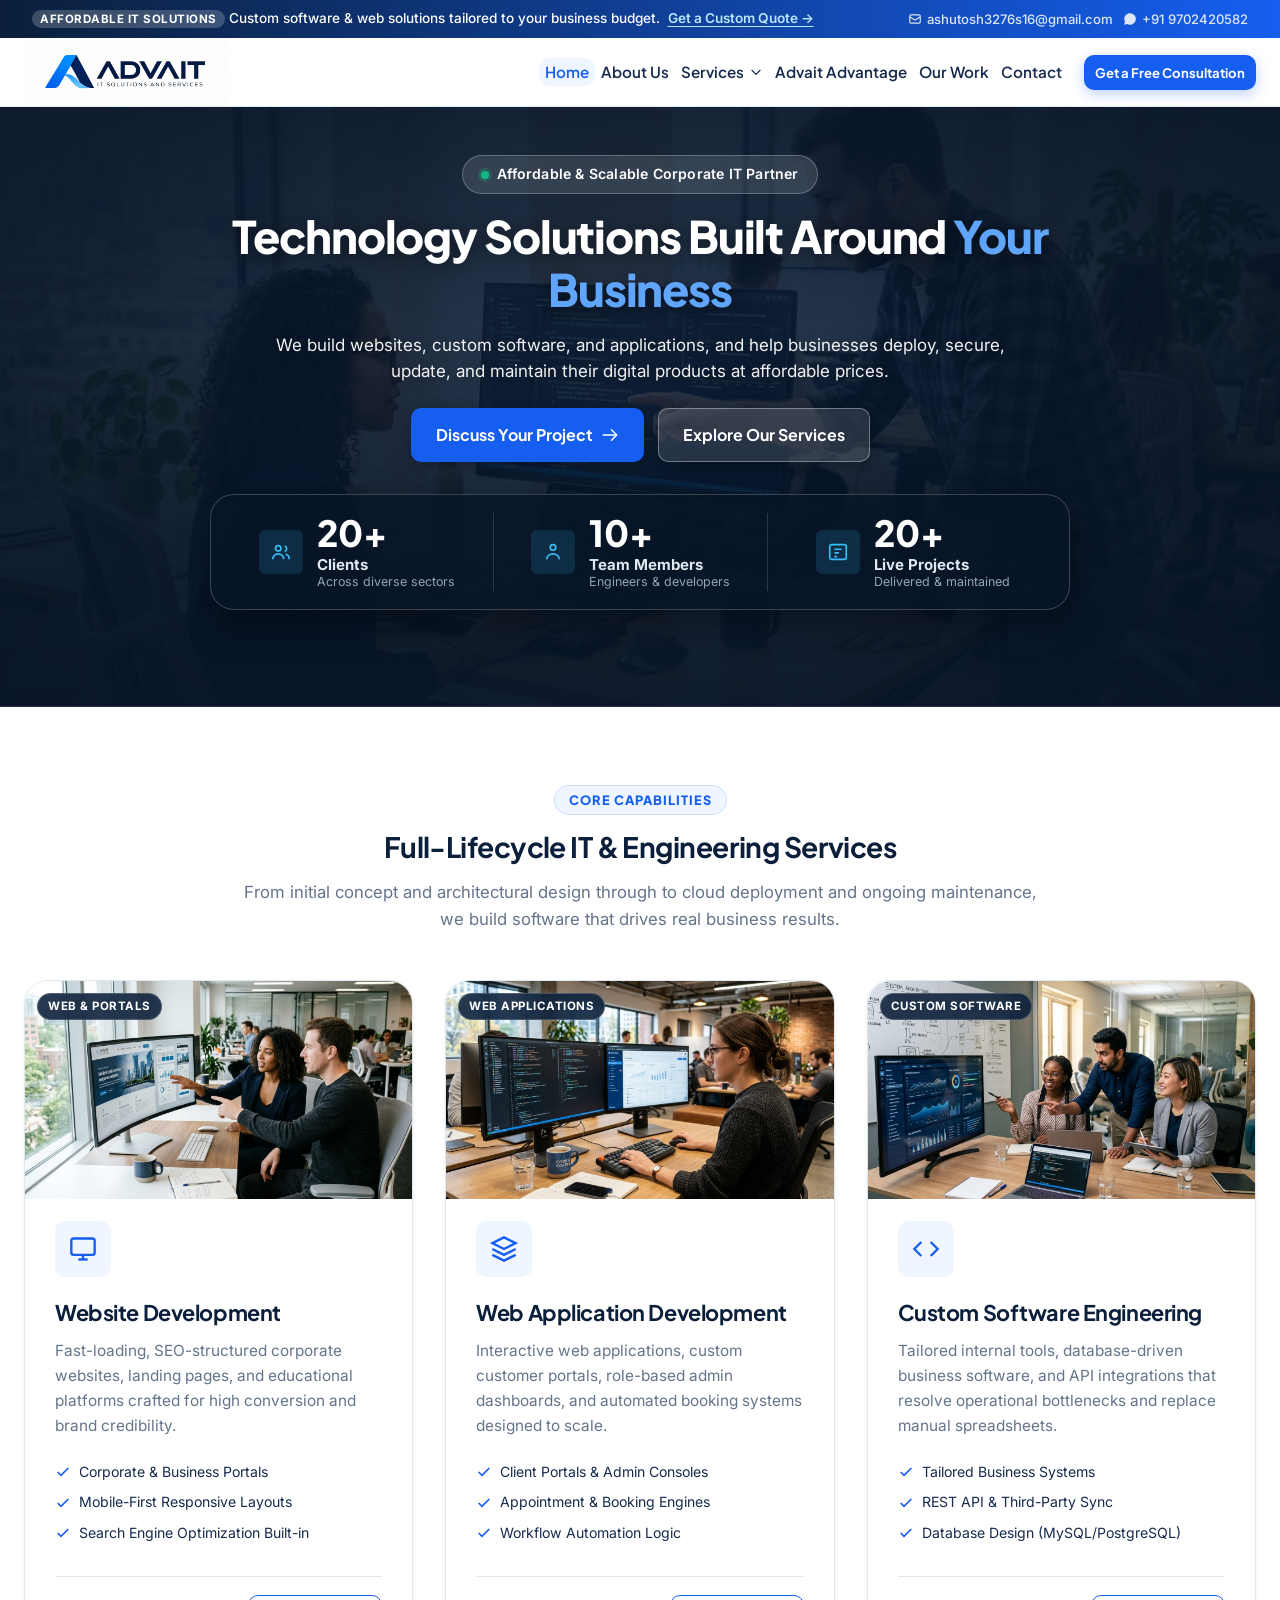
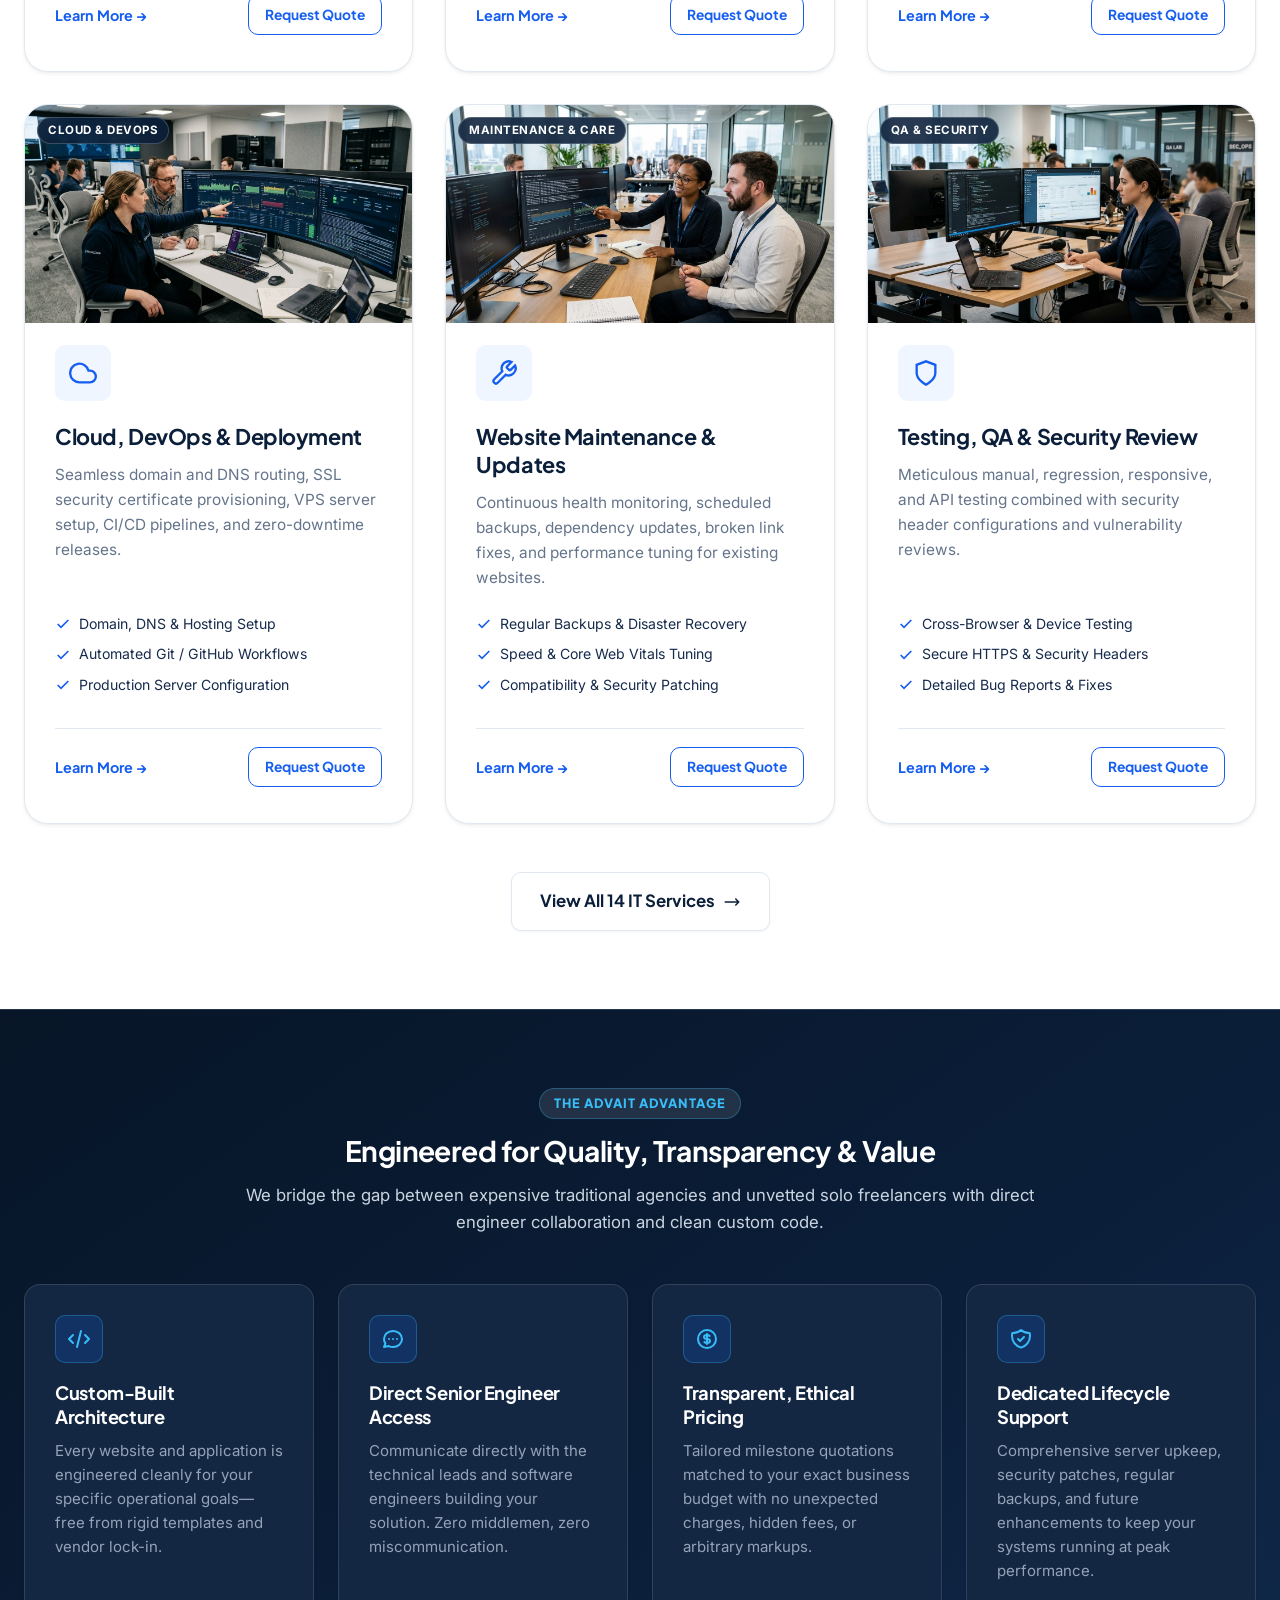
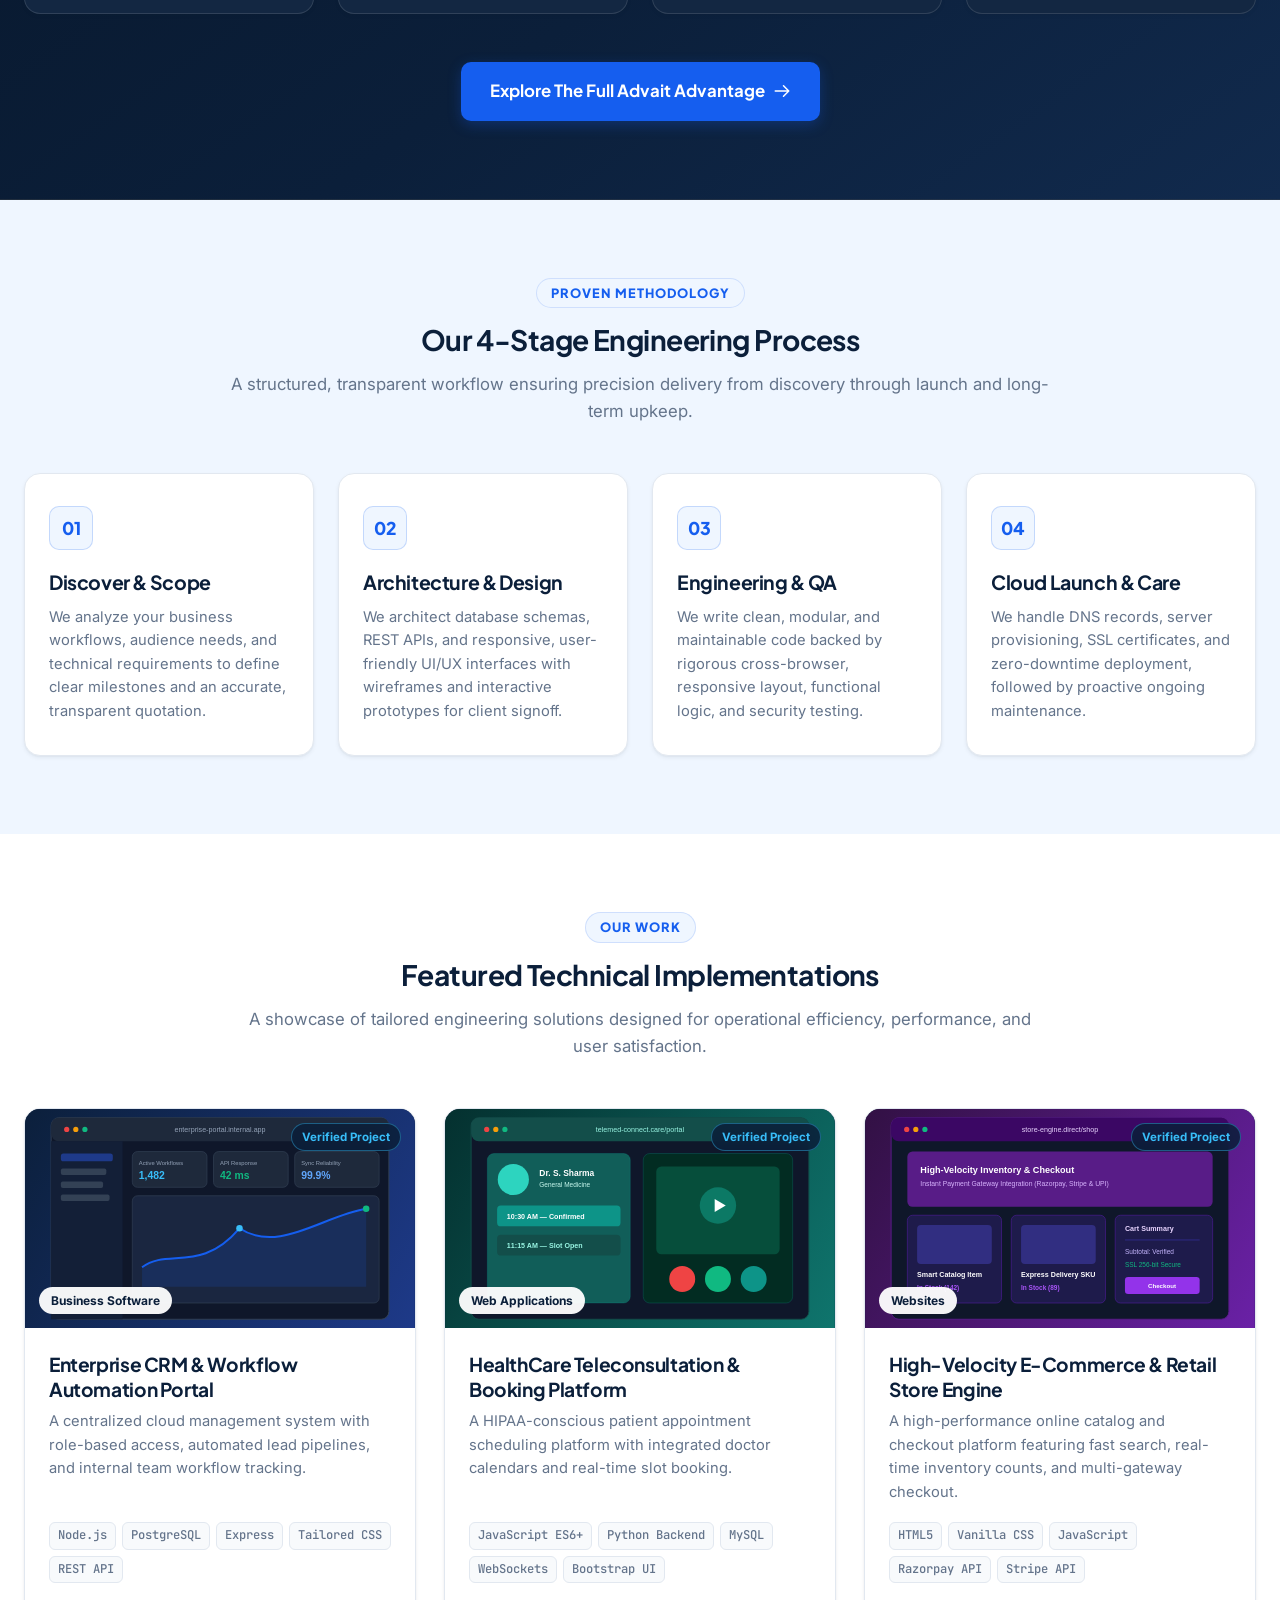
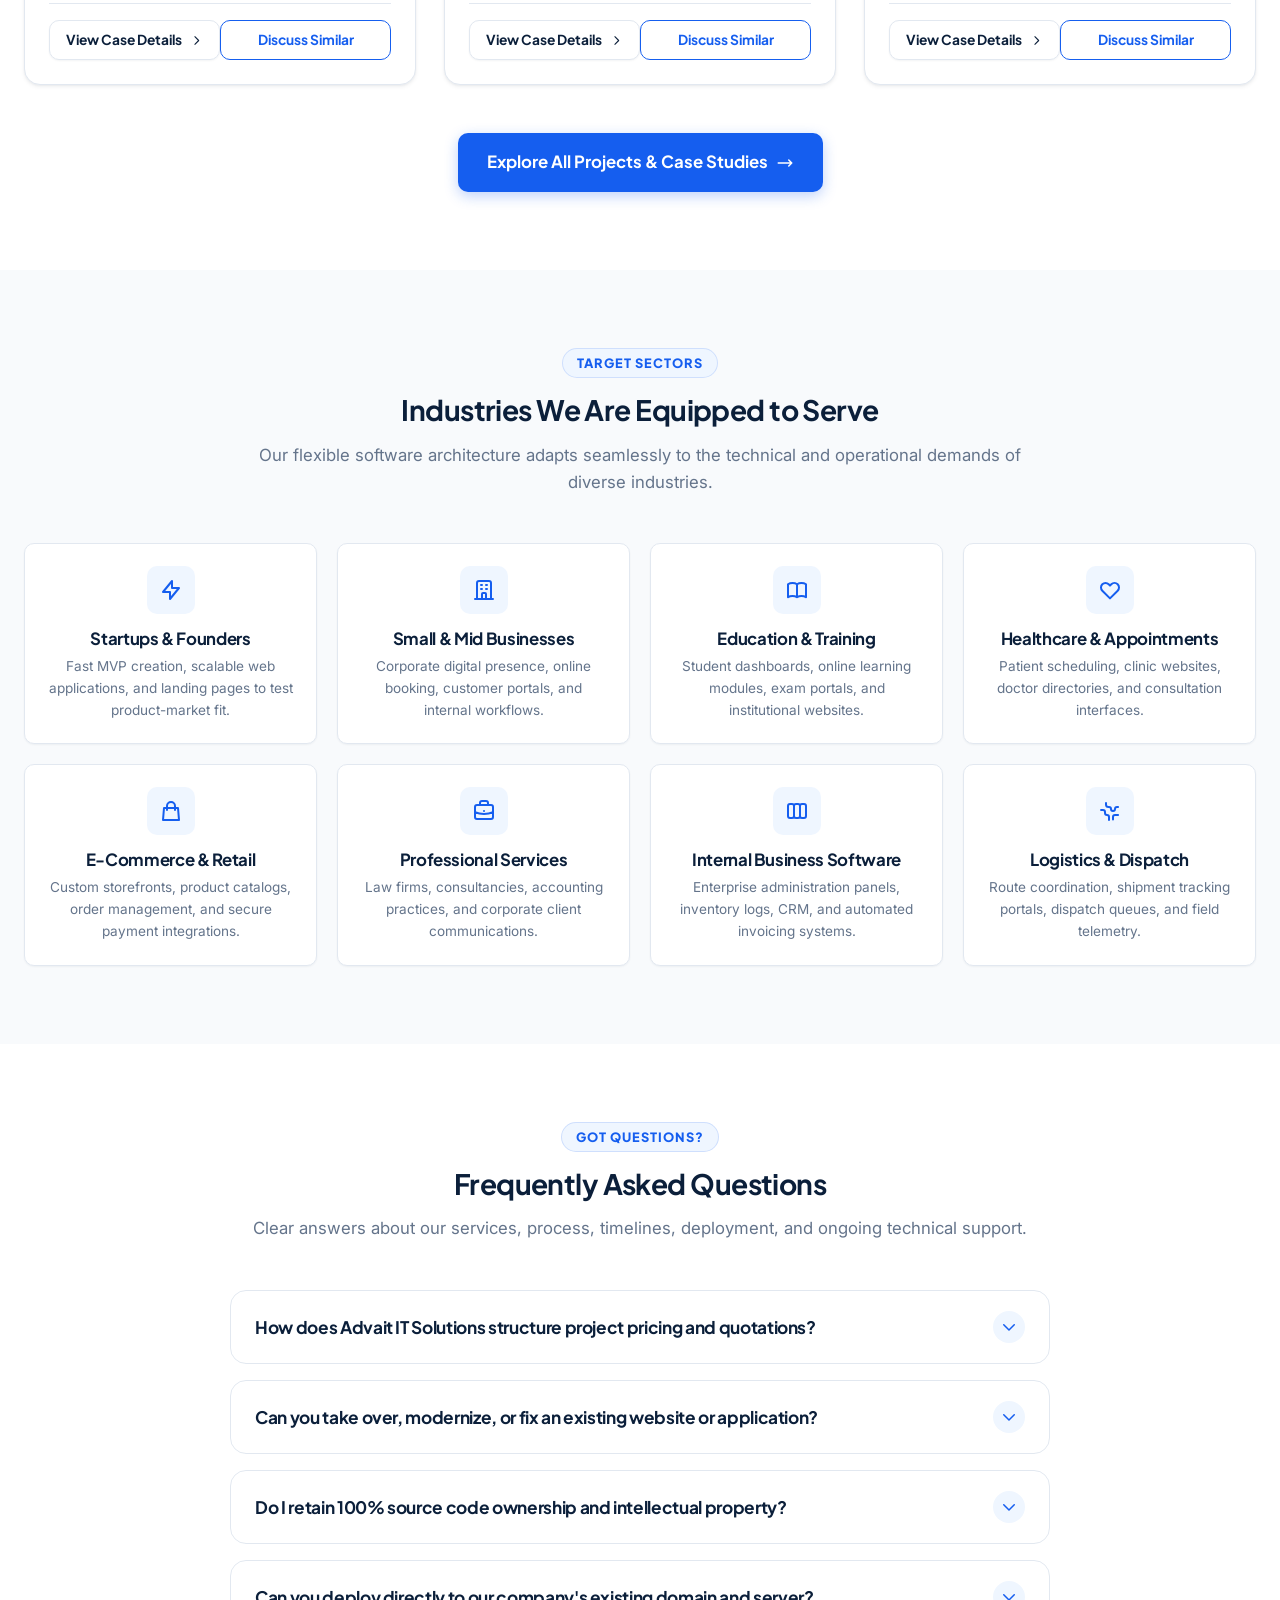
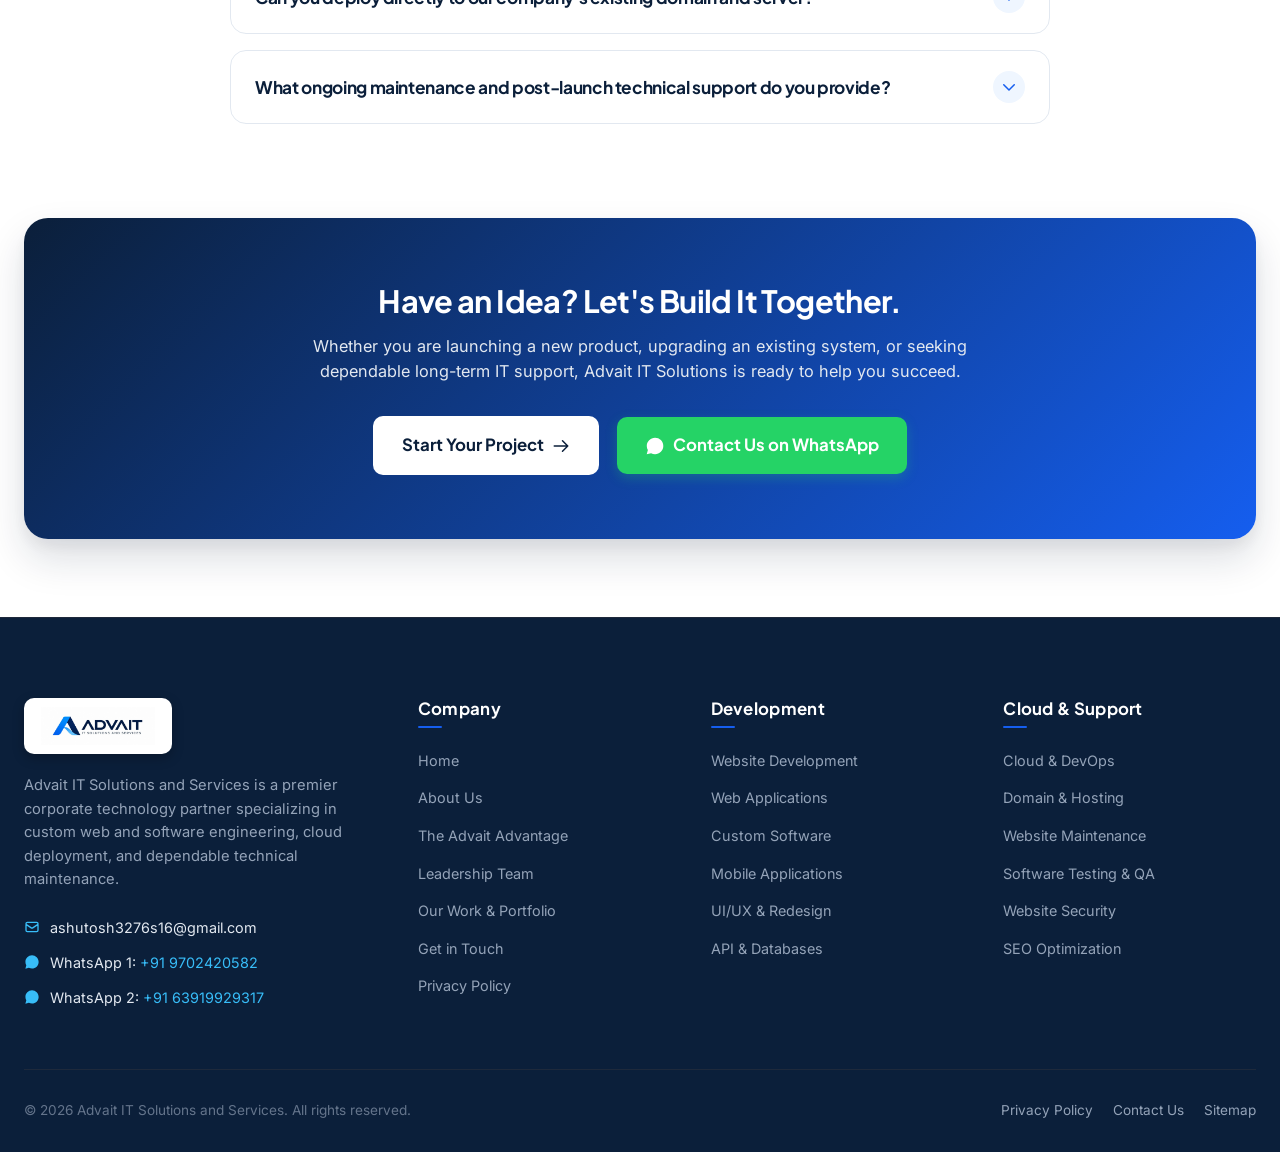
==== index.html @ 03c2e09f "Merge remote-tracking branch 'origin/main': sync SEO updates, analytics, and branding with local UI " ====
<!DOCTYPE html>
<html lang="en">
<head>
  <!-- Google tag (gtag.js) -->
  <script async src="https://www.googletagmanager.com/gtag/js?id=G-MNV8W0JCC7"></script>
  <script>
    window.dataLayer = window.dataLayer || [];
    function gtag(){dataLayer.push(arguments);}
    gtag('js', new Date());
    gtag('config', 'G-MNV8W0JCC7');
  </script>
<meta charset="UTF-8">
  <meta name="viewport" content="width=device-width, initial-scale=1.0">
  <title>IT Solutions &amp; Software Development Company | Advait IT</title>
  <meta name="description" content="Advait IT Solutions and Services provides affordable custom software development, modern web & mobile applications, cloud deployment, IT consulting, testing, and dedicated long-term maintenance.">
  <meta name="keywords" content="Advait IT Solutions, IT services, web development, software engineering, mobile app development, IT consulting, cloud deployment, maintenance, testing, cybersecurity">
  <meta name="author" content="Advait IT Solutions and Services">
  <meta name="robots" content="index, follow">

  <!-- Canonical URL -->
  <link rel="canonical" href="https://advaititsolutions.com/">

  <!-- Open Graph / Facebook -->
  <meta property="og:type" content="website">
  <meta property="og:url" content="https://advaititsolutions.com/">
  <meta property="og:title" content="IT Solutions &amp; Software Development Company | Advait IT">
  <meta property="og:description" content="Affordable IT consulting, custom software engineering, modern web applications, and reliable technical maintenance.">
  <meta property="og:image" content="https://advaititsolutions.com/assets/images/hero-corporate-workspace.jpg">

  <!-- Twitter Card -->
  <meta name="twitter:card" content="summary_large_image">
  <meta name="twitter:title" content="IT Solutions &amp; Software Development Company | Advait IT">
  <meta name="twitter:description" content="Affordable IT consulting, custom software engineering, modern web applications, and reliable technical maintenance.">
  <meta name="twitter:image" content="https://advaititsolutions.com/assets/images/hero-corporate-workspace.jpg">

  <!-- Favicon -->
  <link rel="icon" type="image/svg+xml" href="favicon.svg">
  <link rel="preload" as="image" href="assets/images/hero-corporate-workspace.jpg" type="image/jpeg">

  <!-- Google Fonts Preconnect & Stylesheet -->
  <link rel="preconnect" href="https://fonts.googleapis.com">
  <link rel="preconnect" href="https://fonts.gstatic.com" crossorigin>
  <link rel="stylesheet" href="https://fonts.googleapis.com/css2?family=Plus+Jakarta+Sans:wght@400;500;600;700;800&family=Inter:wght@400;500;600;700&family=JetBrains+Mono:wght@400;500;600&display=swap">

  <!-- Stylesheets -->
  <link rel="stylesheet" href="css/style.css">
  <link rel="stylesheet" href="css/animations.css">
  <link rel="stylesheet" href="css/responsive.css">

  <!-- JSON-LD Structured Data for Organization / ProfessionalService -->
  <script type="application/ld+json">
  {
    "@context": "https://schema.org",
    "@type": "ProfessionalService",
    "name": "Advait IT Solutions and Services",
    "url": "https://advaititsolutions.com",
    "logo": "https://advaititsolutions.com/assets/logos/logo.svg",
    "description": "Professional IT Services, Custom Web and Software Development, Cloud Deployment, and Ongoing Technical Maintenance.",
    "email": "ashutosh3276s16@gmail.com",
    "telephone": "+91-9702420582",
    "founder": {
      "@type": "Person",
      "name": "Ashutosh Pandey",
      "jobTitle": "Founder and Head"
    },
    "employee": [
      {
        "@type": "Person",
        "name": "Aakash Pandey",
        "jobTitle": "Technical Lead and Software Development Engineer"
      }
    ],
    "contactPoint": [
      {
        "@type": "ContactPoint",
        "telephone": "+91-9702420582",
        "contactType": "customer service",
        "availableLanguage": ["English", "Hindi"]
      },
      {
        "@type": "ContactPoint",
        "telephone": "+91-6391929317",
        "contactType": "technical support",
        "availableLanguage": ["English", "Hindi"]
      }
    ]
  }
  </script>
</head>
<body>
<!-- Accessible Skip to Content Link -->
  <a href="#mainContent" class="skip-link">Skip to main content</a>

  <!-- Centered Constrained Corporate Site Wrapper -->
  <div class="site-wrapper">
    <!-- Announcement Strip -->
    <div class="announcement-strip">
    <div class="container announcement-inner">
      <div>
        <span class="announcement-badge">Affordable IT Solutions</span>
        <span>Custom software &amp; web solutions tailored to your business budget.</span>
        <a href="contact.html" class="announcement-link">Get a Custom Quote &rarr;</a>
      </div>
      <div class="announcement-contacts">
        <a href="mailto:ashutosh3276s16@gmail.com" title="Email Us">
          <svg width="14" height="14" fill="none" viewBox="0 0 24 24" stroke="currentColor" stroke-width="2"><path stroke-linecap="round" stroke-linejoin="round" d="M3 8l7.89 5.26a2 2 0 002.22 0L21 8M5 19h14a2 2 0 002-2V7a2 2 0 00-2-2H5a2 2 0 00-2 2v10a2 2 0 002 2z"/></svg>
          ashutosh3276s16@gmail.com
        </a>
        <a href="https://wa.me/919702420582" target="_blank" rel="noopener noreferrer" title="WhatsApp Us">
          <svg width="14" height="14" fill="currentColor" viewBox="0 0 24 24"><path d="M12.04 2c-5.46 0-9.91 4.45-9.91 9.91 0 1.75.46 3.45 1.32 4.95L2.05 22l5.25-1.38c1.45.79 3.08 1.21 4.74 1.21 5.46 0 9.91-4.45 9.91-9.91 0-2.65-1.03-5.14-2.9-7.01A9.816 9.816 0 0012.04 2z"/></svg>
          +91 9702420582
        </a>
      </div>
    </div>
  </div>

  <!-- Main Sticky Header -->
  <header class="site-header" role="banner">
    <div class="container">
      <nav class="navbar" aria-label="Main Navigation">
        <!-- Brand Logo -->
        <a href="index.html" class="navbar-brand" aria-label="Advait IT Solutions and Services Homepage">
          <img src="assets/logos/logo.jpg" alt="Advait IT Solutions and Services Logo" class="brand-logo-img" width="138" height="46">
        </a>

        <!-- Desktop & Mobile Navigation Menu -->
        <ul class="nav-menu" id="primaryNav">
          <li class="nav-item">
            <a href="index.html" class="nav-link active">Home</a>
          </li>
          <li class="nav-item">
            <a href="about.html" class="nav-link">About Us</a>
          </li>

          <!-- Services Mega Dropdown -->
          <li class="nav-item dropdown">
            <a href="services.html" class="nav-link dropdown-toggle" aria-haspopup="true" aria-expanded="false">
              Services
              <svg class="chevron" width="14" height="14" viewBox="0 0 24 24" fill="none" stroke="currentColor" stroke-width="2"><path stroke-linecap="round" stroke-linejoin="round" d="M19 9l-7 7-7-7"/></svg>
            </a>
            <div class="dropdown-menu" role="menu">
              <div class="dropdown-grid">
                <a href="services.html#web-dev" class="dropdown-link-card" role="menuitem">
                  <div class="dropdown-icon">
                    <svg width="18" height="18" fill="none" viewBox="0 0 24 24" stroke="currentColor" stroke-width="2"><rect x="2" y="3" width="20" height="14" rx="2"/><line x1="8" y1="21" x2="16" y2="21"/><line x1="12" y1="17" x2="12" y2="21"/></svg>
                  </div>
                  <div class="dropdown-text">
                    <h4>Website Development</h4>
                    <p>Corporate, portfolio, landing pages &amp; e-commerce.</p>
                  </div>
                </a>

                <a href="services.html#web-apps" class="dropdown-link-card" role="menuitem">
                  <div class="dropdown-icon">
                    <svg width="18" height="18" fill="none" viewBox="0 0 24 24" stroke="currentColor" stroke-width="2"><polygon points="12 2 2 7 12 12 22 7 12 2"/><polyline points="2 17 12 22 22 17"/><polyline points="2 12 12 17 22 12"/></svg>
                  </div>
                  <div class="dropdown-text">
                    <h4>Web Applications</h4>
                    <p>Portals, dashboards &amp; automated workflows.</p>
                  </div>
                </a>

                <a href="services.html#software-dev" class="dropdown-link-card" role="menuitem">
                  <div class="dropdown-icon">
                    <svg width="18" height="18" fill="none" viewBox="0 0 24 24" stroke="currentColor" stroke-width="2"><polyline points="16 18 22 12 16 6"/><polyline points="8 6 2 12 8 18"/></svg>
                  </div>
                  <div class="dropdown-text">
                    <h4>Software Engineering</h4>
                    <p>Custom business software &amp; internal tools.</p>
                  </div>
                </a>

                <a href="services.html#mobile-dev" class="dropdown-link-card" role="menuitem">
                  <div class="dropdown-icon">
                    <svg width="18" height="18" fill="none" viewBox="0 0 24 24" stroke="currentColor" stroke-width="2"><rect x="5" y="2" width="14" height="20" rx="2"/><line x1="12" y1="18" x2="12.01" y2="18"/></svg>
                  </div>
                  <div class="dropdown-text">
                    <h4>Mobile Applications</h4>
                    <p>Android &amp; iOS responsive cross-platform apps.</p>
                  </div>
                </a>

                <a href="services.html#cloud-devops" class="dropdown-link-card" role="menuitem">
                  <div class="dropdown-icon">
                    <svg width="18" height="18" fill="none" viewBox="0 0 24 24" stroke="currentColor" stroke-width="2"><path d="M18 10h-1.26A8 8 0 109 20h9a5 5 0 000-10z"/></svg>
                  </div>
                  <div class="dropdown-text">
                    <h4>Cloud &amp; Deployment</h4>
                    <p>Domain, hosting, CI/CD, SSL &amp; production release.</p>
                  </div>
                </a>

                <a href="services.html#maintenance" class="dropdown-link-card" role="menuitem">
                  <div class="dropdown-icon">
                    <svg width="18" height="18" fill="none" viewBox="0 0 24 24" stroke="currentColor" stroke-width="2"><path d="M14.7 6.3a1 1 0 000 1.4l1.6 1.6a1 1 0 001.4 0l3.77-3.77a6 6 0 01-7.94 7.94l-6.91 6.91a2.12 2.12 0 01-3-3l6.91-6.91a6 6 0 017.94-7.94l-3.76 3.76z"/></svg>
                  </div>
                  <div class="dropdown-text">
                    <h4>Maintenance &amp; Support</h4>
                    <p>Bug fixes, updates, backups &amp; long-term health.</p>
                  </div>
                </a>
              </div>

              <div class="dropdown-footer">
                <span>Explore all 14 specialized IT service areas</span>
                <a href="services.html" class="service-card-link">
                  View Full Services List &rarr;
                </a>
              </div>
            </div>
          </li>

          <li class="nav-item">
            <a href="advait-advantage.html" class="nav-link">Advait Advantage</a>
          </li>
          <li class="nav-item">
            <a href="projects.html" class="nav-link">Our Work</a>
          </li>
          <li class="nav-item">
            <a href="contact.html" class="nav-link">Contact</a>
          </li>

          <!-- Mobile Only CTA inside Drawer -->
          <li class="mobile-nav-cta">
            <a href="contact.html" class="btn btn-primary btn-sm">Get a Free Consultation</a>
            <a href="https://wa.me/919702420582?text=Hello%20Advait%20IT%20Solutions%2C%20I%20would%20like%20to%20discuss%20a%20project." class="btn btn-whatsapp btn-sm" target="_blank" rel="noopener noreferrer">
              Chat on WhatsApp
            </a>
          </li>
        </ul>

        <!-- Nav Action Button -->
        <div class="nav-actions">
          <a href="contact.html" class="btn btn-primary btn-sm">Get a Free Consultation</a>

          <!-- Hamburger Button -->
          <button class="hamburger-btn" aria-label="Toggle navigation menu" aria-expanded="false" aria-controls="primaryNav">
            <svg width="24" height="24" viewBox="0 0 24 24" fill="none" stroke="currentColor" stroke-width="2">
              <path stroke-linecap="round" stroke-linejoin="round" d="M4 6h16M4 12h16M4 18h16"/>
            </svg>
          </button>
        </div>
      </nav>
    </div>
  </header>

  <!-- Main Page Content -->
  <main id="mainContent">
    <!-- Hero Section (Full-Width Background Slider, Center-Aligned Content) -->
    <section class="hero-section hero-section-centered" aria-label="Introduction and Hero">
      <!-- Automatic Background Image Slider Layers -->
      <div class="hero-background" aria-hidden="true">
        <div class="hero-slide is-active" data-image="assets/images/hero-corporate-workspace.jpg"></div>
        <div class="hero-slide" data-image="assets/images/service-web-development.jpg"></div>
        <div class="hero-slide" data-image="assets/images/service-app-development.jpg"></div>
        <div class="hero-slide" data-image="assets/images/service-custom-software.jpg"></div>
        <div class="hero-slide" data-image="assets/images/service-cloud-devops.jpg"></div>
        <div class="hero-slide" data-image="assets/images/about-corporate-team.jpg"></div>
      </div>
      <div class="hero-overlay" aria-hidden="true"></div>

      <!-- Center-Aligned Foreground Content -->
      <div class="container hero-container">
        <div class="hero-centered-content reveal">
          <div class="hero-badge">
            <span class="hero-badge-dot" aria-hidden="true"></span>
            <span class="hero-badge-text">Affordable &amp; Scalable Corporate IT Partner</span>
          </div>

          <h1 class="hero-title">
            Technology Solutions Built Around <span class="text-highlight">Your Business</span>
          </h1>

          <p class="hero-description">
            We build websites, custom software, and applications, and help businesses deploy, secure, update, and maintain their digital products at affordable prices.
          </p>

          <div class="hero-actions">
            <a href="contact.html" class="btn btn-primary btn-lg">
              Discuss Your Project
              <svg width="18" height="18" fill="none" viewBox="0 0 24 24" stroke="currentColor" stroke-width="2" aria-hidden="true"><path stroke-linecap="round" stroke-linejoin="round" d="M14 5l7 7m0 0l-7 7m7-7H3"/></svg>
            </a>
            <a href="services.html" class="btn btn-secondary btn-lg">
              Explore Our Services
            </a>
          </div>

          <!-- Verified Company Statistics Bar (Center-Aligned) -->
          <div class="hero-stats" aria-label="Confirmed company metrics">
            <div class="stat-item">
              <span class="stat-icon" aria-hidden="true">
                <svg width="22" height="22" viewBox="0 0 24 24" fill="none" stroke="currentColor" stroke-width="1.8"><circle cx="9" cy="8" r="3"/><path d="M3 20c0-3.3 2.7-6 6-6s6 2.7 6 6"/><path d="M16 5.5a3 3 0 010 5.8M17 14.2a6 6 0 014 5.8"/></svg>
              </span>
              <span class="stat-copy">
                <span class="stat-number stat-counter" data-target="20" data-suffix="+">20+</span>
                <span class="stat-label">Clients</span>
                <span class="stat-sublabel">Across diverse sectors</span>
              </span>
            </div>
            <div class="stat-item">
              <span class="stat-icon" aria-hidden="true">
                <svg width="22" height="22" viewBox="0 0 24 24" fill="none" stroke="currentColor" stroke-width="1.8"><circle cx="12" cy="7" r="3"/><path d="M5 20c.4-3.4 3.3-6 7-6s6.6 2.6 7 6"/></svg>
              </span>
              <span class="stat-copy">
                <span class="stat-number stat-counter" data-target="10" data-suffix="+">10+</span>
                <span class="stat-label">Team Members</span>
                <span class="stat-sublabel">Engineers &amp; developers</span>
              </span>
            </div>
            <div class="stat-item">
              <span class="stat-icon" aria-hidden="true">
                <svg width="22" height="22" viewBox="0 0 24 24" fill="none" stroke="currentColor" stroke-width="1.8"><rect x="3" y="4" width="18" height="16" rx="2"/><path d="M8 9h8M8 13h5M8 17h3"/></svg>
              </span>
              <span class="stat-copy">
                <span class="stat-number stat-counter" data-target="20" data-suffix="+">20+</span>
                <span class="stat-label">Live Projects</span>
                <span class="stat-sublabel">Delivered &amp; maintained</span>
              </span>
            </div>
          </div>
        </div>
      </div>
    </section>


    <!-- Services Overview Section -->
    <section class="section" aria-labelledby="servicesSectionTitle">
      <div class="container">
        <div class="section-header reveal">
          <span class="section-kicker">Core Capabilities</span>
          <h2 id="servicesSectionTitle">Full-Lifecycle IT &amp; Engineering Services</h2>
          <p class="section-subtitle">
            From initial concept and architectural design through to cloud deployment and ongoing maintenance, we build software that drives real business results.
          </p>
        </div>

        <div class="services-grid">
          <!-- Service 1 -->
          <div class="service-card reveal reveal-delay-1">
            <div class="service-card-image-wrap">
              <img src="assets/images/service-web-development.jpg" alt="Advait IT software developers reviewing modern responsive website design on monitor" class="service-card-image" width="400" height="225" loading="lazy">
              <span class="service-card-tag">Web &amp; Portals</span>
            </div>
            <div class="service-icon-box">
              <svg width="28" height="28" fill="none" viewBox="0 0 24 24" stroke="currentColor" stroke-width="2"><rect x="2" y="3" width="20" height="14" rx="2"/><line x1="8" y1="21" x2="16" y2="21"/><line x1="12" y1="17" x2="12" y2="21"/></svg>
            </div>
            <h3>Website Development</h3>
            <p>Fast-loading, SEO-structured corporate websites, landing pages, and educational platforms crafted for high conversion and brand credibility.</p>
            <ul class="service-features-list">
              <li>
                <svg width="16" height="16" fill="none" viewBox="0 0 24 24" stroke="currentColor" stroke-width="2.5"><polyline points="20 6 9 17 4 12"/></svg>
                Corporate &amp; Business Portals
              </li>
              <li>
                <svg width="16" height="16" fill="none" viewBox="0 0 24 24" stroke="currentColor" stroke-width="2.5"><polyline points="20 6 9 17 4 12"/></svg>
                Mobile-First Responsive Layouts
              </li>
              <li>
                <svg width="16" height="16" fill="none" viewBox="0 0 24 24" stroke="currentColor" stroke-width="2.5"><polyline points="20 6 9 17 4 12"/></svg>
                Search Engine Optimization Built-in
              </li>
            </ul>
            <div class="service-card-footer">
              <a href="services.html#web-dev" class="service-card-link">Learn More &rarr;</a>
              <a href="contact.html?service=website-development" class="btn btn-outline-primary btn-sm">Request Quote</a>
            </div>
          </div>

          <!-- Service 2 -->
          <div class="service-card reveal reveal-delay-2">
            <div class="service-card-image-wrap">
              <img src="assets/images/service-app-development.jpg" alt="Software engineer developing web application with dual monitor code dashboard" class="service-card-image" width="400" height="225" loading="lazy">
              <span class="service-card-tag">Web Applications</span>
            </div>
            <div class="service-icon-box">
              <svg width="28" height="28" fill="none" viewBox="0 0 24 24" stroke="currentColor" stroke-width="2"><polygon points="12 2 2 7 12 12 22 7 12 2"/><polyline points="2 17 12 22 22 17"/><polyline points="2 12 12 17 22 12"/></svg>
            </div>
            <h3>Web Application Development</h3>
            <p>Interactive web applications, custom customer portals, role-based admin dashboards, and automated booking systems designed to scale.</p>
            <ul class="service-features-list">
              <li>
                <svg width="16" height="16" fill="none" viewBox="0 0 24 24" stroke="currentColor" stroke-width="2.5"><polyline points="20 6 9 17 4 12"/></svg>
                Client Portals &amp; Admin Consoles
              </li>
              <li>
                <svg width="16" height="16" fill="none" viewBox="0 0 24 24" stroke="currentColor" stroke-width="2.5"><polyline points="20 6 9 17 4 12"/></svg>
                Appointment &amp; Booking Engines
              </li>
              <li>
                <svg width="16" height="16" fill="none" viewBox="0 0 24 24" stroke="currentColor" stroke-width="2.5"><polyline points="20 6 9 17 4 12"/></svg>
                Workflow Automation Logic
              </li>
            </ul>
            <div class="service-card-footer">
              <a href="services.html#web-apps" class="service-card-link">Learn More &rarr;</a>
              <a href="contact.html?service=web-applications" class="btn btn-outline-primary btn-sm">Request Quote</a>
            </div>
          </div>

          <!-- Service 3 -->
          <div class="service-card reveal reveal-delay-3">
            <div class="service-card-image-wrap">
              <img src="assets/images/service-custom-software.jpg" alt="Engineering team discussing custom enterprise software architecture and data pipelines" class="service-card-image" width="400" height="225" loading="lazy">
              <span class="service-card-tag">Custom Software</span>
            </div>
            <div class="service-icon-box">
              <svg width="28" height="28" fill="none" viewBox="0 0 24 24" stroke="currentColor" stroke-width="2"><polyline points="16 18 22 12 16 6"/><polyline points="8 6 2 12 8 18"/></svg>
            </div>
            <h3>Custom Software Engineering</h3>
            <p>Tailored internal tools, database-driven business software, and API integrations that resolve operational bottlenecks and replace manual spreadsheets.</p>
            <ul class="service-features-list">
              <li>
                <svg width="16" height="16" fill="none" viewBox="0 0 24 24" stroke="currentColor" stroke-width="2.5"><polyline points="20 6 9 17 4 12"/></svg>
                Tailored Business Systems
              </li>
              <li>
                <svg width="16" height="16" fill="none" viewBox="0 0 24 24" stroke="currentColor" stroke-width="2.5"><polyline points="20 6 9 17 4 12"/></svg>
                REST API &amp; Third-Party Sync
              </li>
              <li>
                <svg width="16" height="16" fill="none" viewBox="0 0 24 24" stroke="currentColor" stroke-width="2.5"><polyline points="20 6 9 17 4 12"/></svg>
                Database Design (MySQL/PostgreSQL)
              </li>
            </ul>
            <div class="service-card-footer">
              <a href="services.html#software-dev" class="service-card-link">Learn More &rarr;</a>
              <a href="contact.html?service=software-engineering" class="btn btn-outline-primary btn-sm">Request Quote</a>
            </div>
          </div>

          <!-- Service 4 -->
          <div class="service-card reveal reveal-delay-1">
            <div class="service-card-image-wrap">
              <img src="assets/images/service-cloud-devops.jpg" alt="DevOps and cloud infrastructure engineers monitoring server health and deployment pipelines" class="service-card-image" width="400" height="225" loading="lazy">
              <span class="service-card-tag">Cloud &amp; DevOps</span>
            </div>
            <div class="service-icon-box">
              <svg width="28" height="28" fill="none" viewBox="0 0 24 24" stroke="currentColor" stroke-width="2"><path d="M18 10h-1.26A8 8 0 109 20h9a5 5 0 000-10z"/></svg>
            </div>
            <h3>Cloud, DevOps &amp; Deployment</h3>
            <p>Seamless domain and DNS routing, SSL security certificate provisioning, VPS server setup, CI/CD pipelines, and zero-downtime releases.</p>
            <ul class="service-features-list">
              <li>
                <svg width="16" height="16" fill="none" viewBox="0 0 24 24" stroke="currentColor" stroke-width="2.5"><polyline points="20 6 9 17 4 12"/></svg>
                Domain, DNS &amp; Hosting Setup
              </li>
              <li>
                <svg width="16" height="16" fill="none" viewBox="0 0 24 24" stroke="currentColor" stroke-width="2.5"><polyline points="20 6 9 17 4 12"/></svg>
                Automated Git / GitHub Workflows
              </li>
              <li>
                <svg width="16" height="16" fill="none" viewBox="0 0 24 24" stroke="currentColor" stroke-width="2.5"><polyline points="20 6 9 17 4 12"/></svg>
                Production Server Configuration
              </li>
            </ul>
            <div class="service-card-footer">
              <a href="services.html#cloud-devops" class="service-card-link">Learn More &rarr;</a>
              <a href="contact.html?service=cloud-deployment" class="btn btn-outline-primary btn-sm">Request Quote</a>
            </div>
          </div>

          <!-- Service 5 -->
          <div class="service-card reveal reveal-delay-2">
            <div class="service-card-image-wrap">
              <img src="assets/images/service-maintenance.jpg" alt="IT support specialists and developers collaborating on software updates and uptime maintenance" class="service-card-image" width="400" height="225" loading="lazy">
              <span class="service-card-tag">Maintenance &amp; Care</span>
            </div>
            <div class="service-icon-box">
              <svg width="28" height="28" fill="none" viewBox="0 0 24 24" stroke="currentColor" stroke-width="2"><path d="M14.7 6.3a1 1 0 000 1.4l1.6 1.6a1 1 0 001.4 0l3.77-3.77a6 6 0 01-7.94 7.94l-6.91 6.91a2.12 2.12 0 01-3-3l6.91-6.91a6 6 0 017.94-7.94l-3.76 3.76z"/></svg>
            </div>
            <h3>Website Maintenance &amp; Updates</h3>
            <p>Continuous health monitoring, scheduled backups, dependency updates, broken link fixes, and performance tuning for existing websites.</p>
            <ul class="service-features-list">
              <li>
                <svg width="16" height="16" fill="none" viewBox="0 0 24 24" stroke="currentColor" stroke-width="2.5"><polyline points="20 6 9 17 4 12"/></svg>
                Regular Backups &amp; Disaster Recovery
              </li>
              <li>
                <svg width="16" height="16" fill="none" viewBox="0 0 24 24" stroke="currentColor" stroke-width="2.5"><polyline points="20 6 9 17 4 12"/></svg>
                Speed &amp; Core Web Vitals Tuning
              </li>
              <li>
                <svg width="16" height="16" fill="none" viewBox="0 0 24 24" stroke="currentColor" stroke-width="2.5"><polyline points="20 6 9 17 4 12"/></svg>
                Compatibility &amp; Security Patching
              </li>
            </ul>
            <div class="service-card-footer">
              <a href="services.html#maintenance" class="service-card-link">Learn More &rarr;</a>
              <a href="contact.html?service=maintenance" class="btn btn-outline-primary btn-sm">Request Quote</a>
            </div>
          </div>

          <!-- Service 6 -->
          <div class="service-card reveal reveal-delay-3">
            <div class="service-card-image-wrap">
              <img src="assets/images/service-qa-security.jpg" alt="QA engineer and cybersecurity specialist reviewing test suites and security diagnostics" class="service-card-image" width="400" height="225" loading="lazy">
              <span class="service-card-tag">QA &amp; Security</span>
            </div>
            <div class="service-icon-box">
              <svg width="28" height="28" fill="none" viewBox="0 0 24 24" stroke="currentColor" stroke-width="2"><path d="M12 22s8-4 8-10V5l-8-3-8 3v7c0 6 8 10 8 10z"/></svg>
            </div>
            <h3>Testing, QA &amp; Security Review</h3>
            <p>Meticulous manual, regression, responsive, and API testing combined with security header configurations and vulnerability reviews.</p>
            <ul class="service-features-list">
              <li>
                <svg width="16" height="16" fill="none" viewBox="0 0 24 24" stroke="currentColor" stroke-width="2.5"><polyline points="20 6 9 17 4 12"/></svg>
                Cross-Browser &amp; Device Testing
              </li>
              <li>
                <svg width="16" height="16" fill="none" viewBox="0 0 24 24" stroke="currentColor" stroke-width="2.5"><polyline points="20 6 9 17 4 12"/></svg>
                Secure HTTPS &amp; Security Headers
              </li>
              <li>
                <svg width="16" height="16" fill="none" viewBox="0 0 24 24" stroke="currentColor" stroke-width="2.5"><polyline points="20 6 9 17 4 12"/></svg>
                Detailed Bug Reports &amp; Fixes
              </li>
            </ul>
            <div class="service-card-footer">
              <a href="services.html#qa-testing" class="service-card-link">Learn More &rarr;</a>
              <a href="contact.html?service=testing-qa" class="btn btn-outline-primary btn-sm">Request Quote</a>
            </div>
          </div>
        </div>

        <div class="section-cta-wrap">
          <a href="services.html" class="btn btn-secondary btn-lg">
            View All 14 IT Services
            <svg width="18" height="18" fill="none" viewBox="0 0 24 24" stroke="currentColor" stroke-width="2"><path stroke-linecap="round" stroke-linejoin="round" d="M17 8l4 4m0 0l-4 4m4-4H3"/></svg>
          </a>
        </div>
      </div>
    </section>

    <!-- The Advait Advantage Preview Section -->
    <section class="section section-navy" aria-labelledby="advantagePreviewTitle">
      <div class="container">
        <div class="section-header reveal">
          <span class="section-kicker">The Advait Advantage</span>
          <h2 id="advantagePreviewTitle">Engineered for Quality, Transparency &amp; Value</h2>
          <p class="section-subtitle">
            We bridge the gap between expensive traditional agencies and unvetted solo freelancers with direct engineer collaboration and clean custom code.
          </p>
        </div>

        <div class="why-choose-grid-4">
          <!-- Pillar 1 -->
          <div class="why-card reveal reveal-delay-1">
            <div class="why-icon-box">
              <svg width="24" height="24" fill="none" viewBox="0 0 24 24" stroke="currentColor" stroke-width="2"><path stroke-linecap="round" stroke-linejoin="round" d="M10 20l4-16m4 4l4 4-4 4M6 16l-4-4 4-4"/></svg>
            </div>
            <h3>Custom-Built Architecture</h3>
            <p>Every website and application is engineered cleanly for your specific operational goals—free from rigid templates and vendor lock-in.</p>
          </div>

          <!-- Pillar 2 -->
          <div class="why-card reveal reveal-delay-2">
            <div class="why-icon-box">
              <svg width="24" height="24" fill="none" viewBox="0 0 24 24" stroke="currentColor" stroke-width="2"><path stroke-linecap="round" stroke-linejoin="round" d="M8 12h.01M12 12h.01M16 12h.01M21 12c0 4.418-4.03 8-9 8a9.863 9.863 0 01-4.255-.949L3 20l1.395-3.72C3.512 15.042 3 13.574 3 12c0-4.418 4.03-8 9-8s9 3.582 9 8z"/></svg>
            </div>
            <h3>Direct Senior Engineer Access</h3>
            <p>Communicate directly with the technical leads and software engineers building your solution. Zero middlemen, zero miscommunication.</p>
          </div>

          <!-- Pillar 3 -->
          <div class="why-card reveal reveal-delay-3">
            <div class="why-icon-box">
              <svg width="24" height="24" fill="none" viewBox="0 0 24 24" stroke="currentColor" stroke-width="2"><path stroke-linecap="round" stroke-linejoin="round" d="M12 8c-1.657 0-3 .895-3 2s1.343 2 3 2 3 .895 3 2-1.343 2-3 2m0-8c1.11 0 2.08.402 2.599 1M12 8V7m0 1v8m0 0v1m0-1c-1.11 0-2.08-.402-2.599-1M21 12a9 9 0 11-18 0 9 9 0 0118 0z"/></svg>
            </div>
            <h3>Transparent, Ethical Pricing</h3>
            <p>Tailored milestone quotations matched to your exact business budget with no unexpected charges, hidden fees, or arbitrary markups.</p>
          </div>

          <!-- Pillar 4 -->
          <div class="why-card reveal reveal-delay-4">
            <div class="why-icon-box">
              <svg width="24" height="24" fill="none" viewBox="0 0 24 24" stroke="currentColor" stroke-width="2"><path stroke-linecap="round" stroke-linejoin="round" d="M9 12l2 2 4-4m5.618-4.016A11.955 11.955 0 0112 2.944a11.955 11.955 0 01-8.618 3.04A12.02 12.02 0 003 9c0 5.591 3.824 10.29 9 11.622 5.176-1.332 9-6.03 9-11.622 0-1.042-.133-2.052-.382-3.016z"/></svg>
            </div>
            <h3>Dedicated Lifecycle Support</h3>
            <p>Comprehensive server upkeep, security patches, regular backups, and future enhancements to keep your systems running at peak performance.</p>
          </div>
        </div>

        <div class="advantage-preview-cta reveal">
          <a href="advait-advantage.html" class="btn btn-primary btn-lg">
            Explore The Full Advait Advantage
            <svg width="18" height="18" fill="none" viewBox="0 0 24 24" stroke="currentColor" stroke-width="2"><path stroke-linecap="round" stroke-linejoin="round" d="M14 5l7 7m0 0l-7 7m7-7H3"/></svg>
          </a>
        </div>
      </div>
    </section>

    <!-- Our Process (Streamlined 4-Stage Engineering Lifecycle) -->
    <section class="section section-light" aria-labelledby="processSectionTitle">
      <div class="container">
        <div class="section-header reveal">
          <span class="section-kicker">Proven Methodology</span>
          <h2 id="processSectionTitle">Our 4-Stage Engineering Process</h2>
          <p class="section-subtitle">
            A structured, transparent workflow ensuring precision delivery from discovery through launch and long-term upkeep.
          </p>
        </div>

        <div class="process-grid-4">
          <!-- Stage 1 -->
          <div class="process-card-4 reveal reveal-delay-1">
            <div class="process-step-badge">01</div>
            <h3>Discover &amp; Scope</h3>
            <p>We analyze your business workflows, audience needs, and technical requirements to define clear milestones and an accurate, transparent quotation.</p>
          </div>

          <!-- Stage 2 -->
          <div class="process-card-4 reveal reveal-delay-2">
            <div class="process-step-badge">02</div>
            <h3>Architecture &amp; Design</h3>
            <p>We architect database schemas, REST APIs, and responsive, user-friendly UI/UX interfaces with wireframes and interactive prototypes for client signoff.</p>
          </div>

          <!-- Stage 3 -->
          <div class="process-card-4 reveal reveal-delay-3">
            <div class="process-step-badge">03</div>
            <h3>Engineering &amp; QA</h3>
            <p>We write clean, modular, and maintainable code backed by rigorous cross-browser, responsive layout, functional logic, and security testing.</p>
          </div>

          <!-- Stage 4 -->
          <div class="process-card-4 reveal reveal-delay-4">
            <div class="process-step-badge">04</div>
            <h3>Cloud Launch &amp; Care</h3>
            <p>We handle DNS records, server provisioning, SSL certificates, and zero-downtime deployment, followed by proactive ongoing maintenance.</p>
          </div>
        </div>
      </div>
    </section>

    <!-- Project Showcase Preview -->
    <section class="section" aria-labelledby="portfolioSectionTitle">
      <div class="container">
        <div class="section-header reveal">
          <span class="section-kicker">Our Work</span>
          <h2 id="portfolioSectionTitle">Featured Technical Implementations</h2>
          <p class="section-subtitle">
            A showcase of tailored engineering solutions designed for operational efficiency, performance, and user satisfaction.
          </p>
        </div>

        <!-- Dynamic Featured Container (Populated by js/projects-data.js) -->
        <div class="projects-grid" id="featuredProjectsGallery">
          <!-- Populated by JavaScript -->
        </div>

        <div class="section-cta-wrap">
          <a href="projects.html" class="btn btn-primary btn-lg">
            Explore All Projects &amp; Case Studies
            <svg width="18" height="18" fill="none" viewBox="0 0 24 24" stroke="currentColor" stroke-width="2"><path stroke-linecap="round" stroke-linejoin="round" d="M17 8l4 4m0 0l-4 4m4-4H3"/></svg>
          </a>
        </div>
      </div>
    </section>

    <!-- Industries We Can Serve -->
    <section class="section section-subtle" aria-labelledby="industriesSectionTitle">
      <div class="container">
        <div class="section-header reveal">
          <span class="section-kicker">Target Sectors</span>
          <h2 id="industriesSectionTitle">Industries We Are Equipped to Serve</h2>
          <p class="section-subtitle">
            Our flexible software architecture adapts seamlessly to the technical and operational demands of diverse industries.
          </p>
        </div>

        <div class="industries-grid">
          <!-- Industry 1 -->
          <div class="industry-card reveal reveal-delay-1">
            <div class="industry-icon-box">
              <svg width="24" height="24" fill="none" viewBox="0 0 24 24" stroke="currentColor" stroke-width="2"><path stroke-linecap="round" stroke-linejoin="round" d="M13 10V3L4 14h7v7l9-11h-7z"/></svg>
            </div>
            <h3>Startups &amp; Founders</h3>
            <p>Fast MVP creation, scalable web applications, and landing pages to test product-market fit.</p>
          </div>

          <!-- Industry 2 -->
          <div class="industry-card reveal reveal-delay-2">
            <div class="industry-icon-box">
              <svg width="24" height="24" fill="none" viewBox="0 0 24 24" stroke="currentColor" stroke-width="2"><path stroke-linecap="round" stroke-linejoin="round" d="M19 21V5a2 2 0 00-2-2H7a2 2 0 00-2 2v16m14 0h2m-2 0h-5m-9 0H3m2 0h5M9 7h1m-1 4h1m4-4h1m-1 4h1m-5 10v-5a1 1 0 011-1h2a1 1 0 011 1v5m-4 0h4"/></svg>
            </div>
            <h3>Small &amp; Mid Businesses</h3>
            <p>Corporate digital presence, online booking, customer portals, and internal workflows.</p>
          </div>

          <!-- Industry 3 -->
          <div class="industry-card reveal reveal-delay-3">
            <div class="industry-icon-box">
              <svg width="24" height="24" fill="none" viewBox="0 0 24 24" stroke="currentColor" stroke-width="2"><path stroke-linecap="round" stroke-linejoin="round" d="M12 6.253v13m0-13C10.832 5.477 9.246 5 7.5 5S4.168 5.477 3 6.253v13C4.168 18.477 5.754 18 7.5 18s3.332.477 4.5 1.253m0-13C13.168 5.477 14.754 5 16.5 5c1.747 0 3.332.477 4.5 1.253v13C19.832 18.477 18.247 18 16.5 18c-1.746 0-3.332.477-4.5 1.253"/></svg>
            </div>
            <h3>Education &amp; Training</h3>
            <p>Student dashboards, online learning modules, exam portals, and institutional websites.</p>
          </div>

          <!-- Industry 4 -->
          <div class="industry-card reveal reveal-delay-4">
            <div class="industry-icon-box">
              <svg width="24" height="24" fill="none" viewBox="0 0 24 24" stroke="currentColor" stroke-width="2"><path stroke-linecap="round" stroke-linejoin="round" d="M4.318 6.318a4.5 4.5 0 000 6.364L12 20.364l7.682-7.682a4.5 4.5 0 00-6.364-6.364L12 7.636l-1.318-1.318a4.5 4.5 0 00-6.364 0z"/></svg>
            </div>
            <h3>Healthcare &amp; Appointments</h3>
            <p>Patient scheduling, clinic websites, doctor directories, and consultation interfaces.</p>
          </div>

          <!-- Industry 5 -->
          <div class="industry-card reveal reveal-delay-1">
            <div class="industry-icon-box">
              <svg width="24" height="24" fill="none" viewBox="0 0 24 24" stroke="currentColor" stroke-width="2"><path stroke-linecap="round" stroke-linejoin="round" d="M16 11V7a4 4 0 00-8 0v4M5 9h14l1 12H4L5 9z"/></svg>
            </div>
            <h3>E-Commerce &amp; Retail</h3>
            <p>Custom storefronts, product catalogs, order management, and secure payment integrations.</p>
          </div>

          <!-- Industry 6 -->
          <div class="industry-card reveal reveal-delay-2">
            <div class="industry-icon-box">
              <svg width="24" height="24" fill="none" viewBox="0 0 24 24" stroke="currentColor" stroke-width="2"><path stroke-linecap="round" stroke-linejoin="round" d="M21 13.255A23.931 23.931 0 0112 15c-3.183 0-6.22-.62-9-1.745M16 6V4a2 2 0 00-2-2h-4a2 2 0 00-2 2v2m4 6h.01M5 20h14a2 2 0 002-2V8a2 2 0 00-2-2H5a2 2 0 00-2 2v10a2 2 0 002 2z"/></svg>
            </div>
            <h3>Professional Services</h3>
            <p>Law firms, consultancies, accounting practices, and corporate client communications.</p>
          </div>

          <!-- Industry 7 -->
          <div class="industry-card reveal reveal-delay-3">
            <div class="industry-icon-box">
              <svg width="24" height="24" fill="none" viewBox="0 0 24 24" stroke="currentColor" stroke-width="2"><path stroke-linecap="round" stroke-linejoin="round" d="M9 17V7m0 10a2 2 0 01-2 2H5a2 2 0 01-2-2V7a2 2 0 012-2h2a2 2 0 012 2m0 10a2 2 0 002 2h2a2 2 0 002-2M9 7a2 2 0 012-2h2a2 2 0 012 2m0 10V7m0 10a2 2 0 002 2h2a2 2 0 002-2V7a2 2 0 00-2-2h-2a2 2 0 00-2 2"/></svg>
            </div>
            <h3>Internal Business Software</h3>
            <p>Enterprise administration panels, inventory logs, CRM, and automated invoicing systems.</p>
          </div>

          <!-- Industry 8 -->
          <div class="industry-card reveal reveal-delay-4">
            <div class="industry-icon-box">
              <svg width="24" height="24" fill="none" viewBox="0 0 24 24" stroke="currentColor" stroke-width="2"><path stroke-linecap="round" stroke-linejoin="round" d="M3.055 11H5a2 2 0 012 2v1a2 2 0 002 2 2 2 0 012 2v2.945M8 3.935V5.5A2.5 2.5 0 0010.5 8h.5a2 2 0 012 2 2 2 0 104 0 2 2 0 012-2h1.064M15 20.488V18a2 2 0 012-2h3.064"/></svg>
            </div>
            <h3>Logistics &amp; Dispatch</h3>
            <p>Route coordination, shipment tracking portals, dispatch queues, and field telemetry.</p>
          </div>
        </div>
      </div>
    </section>

    <!-- Frequently Asked Questions (Accordion) -->
    <section class="section" aria-labelledby="faqSectionTitle">
      <div class="container">
        <div class="section-header reveal">
          <span class="section-kicker">Got Questions?</span>
          <h2 id="faqSectionTitle">Frequently Asked Questions</h2>
          <p class="section-subtitle">
            Clear answers about our services, process, timelines, deployment, and ongoing technical support.
          </p>
        </div>

        <div class="faq-container">
          <!-- FAQ 1 -->
          <div class="faq-item reveal">
            <button class="faq-trigger" id="faq-btn-1" aria-expanded="false" aria-controls="faq-ans-1">
              <h3>How does Advait IT Solutions structure project pricing and quotations?</h3>
              <span class="faq-icon" aria-hidden="true">
                <svg width="18" height="18" fill="none" viewBox="0 0 24 24" stroke="currentColor" stroke-width="2"><path stroke-linecap="round" stroke-linejoin="round" d="M19 9l-7 7-7-7"/></svg>
              </span>
            </button>
            <div class="faq-content" id="faq-ans-1" role="region" aria-labelledby="faq-btn-1">
              <div class="faq-content-inner">
                We believe in honest, practical pricing. Rather than forcing clients into rigid, inflated package tiers, we analyze your exact functional requirements and provide a customized, milestone-based quotation. Every quote is transparently scoped with clearly defined deliverables, zero hidden fees, and payment stages tied directly to verified milestones.
              </div>
            </div>
          </div>

          <!-- FAQ 2 -->
          <div class="faq-item reveal">
            <button class="faq-trigger" id="faq-btn-2" aria-expanded="false" aria-controls="faq-ans-2">
              <h3>Can you take over, modernize, or fix an existing website or application?</h3>
              <span class="faq-icon" aria-hidden="true">
                <svg width="18" height="18" fill="none" viewBox="0 0 24 24" stroke="currentColor" stroke-width="2"><path stroke-linecap="round" stroke-linejoin="round" d="M19 9l-7 7-7-7"/></svg>
              </span>
            </button>
            <div class="faq-content" id="faq-ans-2" role="region" aria-labelledby="faq-btn-2">
              <div class="faq-content-inner">
                Yes. If you have an existing system that is outdated, sluggish, has broken workflows, or was left unsupported by a previous developer, we conduct a comprehensive code and security audit. We then refactor problematic modules, optimize database queries and page loading times, resolve UI/UX inconsistencies, and take over long-term technical upkeep.
              </div>
            </div>
          </div>

          <!-- FAQ 3 -->
          <div class="faq-item reveal">
            <button class="faq-trigger" id="faq-btn-3" aria-expanded="false" aria-controls="faq-ans-3">
              <h3>Do I retain 100% source code ownership and intellectual property?</h3>
              <span class="faq-icon" aria-hidden="true">
                <svg width="18" height="18" fill="none" viewBox="0 0 24 24" stroke="currentColor" stroke-width="2"><path stroke-linecap="round" stroke-linejoin="round" d="M19 9l-7 7-7-7"/></svg>
              </span>
            </button>
            <div class="faq-content" id="faq-ans-3" role="region" aria-labelledby="faq-btn-3">
              <div class="faq-content-inner">
                Yes, completely. You own every line of code, graphic asset, and database schema created for your project. We build exclusively on standard, open technology stacks without proprietary lock-ins. Upon project completion and final settlement, complete repository access, deployment credentials, and administrative controls are transferred to your organization.
              </div>
            </div>
          </div>

          <!-- FAQ 4 -->
          <div class="faq-item reveal">
            <button class="faq-trigger" id="faq-btn-4" aria-expanded="false" aria-controls="faq-ans-4">
              <h3>Can you deploy directly to our company's existing domain and server?</h3>
              <span class="faq-icon" aria-hidden="true">
                <svg width="18" height="18" fill="none" viewBox="0 0 24 24" stroke="currentColor" stroke-width="2"><path stroke-linecap="round" stroke-linejoin="round" d="M19 9l-7 7-7-7"/></svg>
              </span>
            </button>
            <div class="faq-content" id="faq-ans-4" role="region" aria-labelledby="faq-btn-4">
              <div class="faq-content-inner">
                Yes. You do not need to purchase new hosting or domains if you already have existing infrastructure. We configure DNS A/CNAME records, provision SSL certificates for encrypted HTTPS, configure cloud VPS environments (AWS, DigitalOcean, or Hostinger), setup automated Git deployment pipelines, and ensure a seamless, zero-downtime production release.
              </div>
            </div>
          </div>

          <!-- FAQ 5 -->
          <div class="faq-item reveal">
            <button class="faq-trigger" id="faq-btn-5" aria-expanded="false" aria-controls="faq-ans-5">
              <h3>What ongoing maintenance and post-launch technical support do you provide?</h3>
              <span class="faq-icon" aria-hidden="true">
                <svg width="18" height="18" fill="none" viewBox="0 0 24 24" stroke="currentColor" stroke-width="2"><path stroke-linecap="round" stroke-linejoin="round" d="M19 9l-7 7-7-7"/></svg>
              </span>
            </button>
            <div class="faq-content" id="faq-ans-5" role="region" aria-labelledby="faq-btn-5">
              <div class="faq-content-inner">
                We provide ongoing maintenance agreements tailored to your operational needs. This includes scheduled database and code backups, 24/7 uptime monitoring, security vulnerability patches, browser compatibility updates, and rapid bug remediation. When you need new features or design iterations as your business scales, our engineering team is readily available.
              </div>
            </div>
          </div>
        </div>
      </div>
    </section>

    <!-- Final Conversion Banner -->
    <section class="section pt-0" aria-labelledby="ctaBannerTitle">
      <div class="container">
        <div class="cta-banner reveal">
          <h2 id="ctaBannerTitle">Have an Idea? Let's Build It Together.</h2>
          <p>
            Whether you are launching a new product, upgrading an existing system, or seeking dependable long-term IT support, Advait IT Solutions is ready to help you succeed.
          </p>
          <div class="cta-banner-actions">
            <a href="contact.html" class="btn btn-white btn-lg">
              Start Your Project
              <svg width="18" height="18" fill="none" viewBox="0 0 24 24" stroke="currentColor" stroke-width="2"><path stroke-linecap="round" stroke-linejoin="round" d="M14 5l7 7m0 0l-7 7m7-7H3"/></svg>
            </a>
            <a href="https://wa.me/919702420582?text=Hello%20Advait%20IT%20Solutions%2C%20I%20would%20like%20to%20discuss%20a%20project." class="btn btn-whatsapp btn-lg" target="_blank" rel="noopener noreferrer">
              <svg width="20" height="20" fill="currentColor" viewBox="0 0 24 24"><path d="M12.04 2c-5.46 0-9.91 4.45-9.91 9.91 0 1.75.46 3.45 1.32 4.95L2.05 22l5.25-1.38c1.45.79 3.08 1.21 4.74 1.21 5.46 0 9.91-4.45 9.91-9.91 0-2.65-1.03-5.14-2.9-7.01A9.816 9.816 0 0012.04 2z"/></svg>
              Contact Us on WhatsApp
            </a>
          </div>
        </div>
      </div>
    </section>
  </main>

  <!-- Site Footer -->
  <footer class="site-footer" role="contentinfo">
    <div class="container">
      <div class="footer-top">
        <!-- Brand Summary Column -->
        <div class="footer-brand">
          <a href="index.html" class="footer-brand-logo-link" aria-label="Advait IT Solutions Footer Home">
            <img src="assets/logos/logo.jpg" alt="Advait IT Solutions and Services Logo" class="footer-brand-logo" width="138" height="46">
          </a>
          <p>
            Advait IT Solutions and Services is a premier corporate technology partner specializing in custom web and software engineering, cloud deployment, and dependable technical maintenance.
          </p>
          <div class="footer-contacts-list">
            <div class="footer-contact-item">
              <svg width="16" height="16" fill="none" viewBox="0 0 24 24" stroke="currentColor" stroke-width="2"><path stroke-linecap="round" stroke-linejoin="round" d="M3 8l7.89 5.26a2 2 0 002.22 0L21 8M5 19h14a2 2 0 002-2V7a2 2 0 00-2-2H5a2 2 0 00-2 2v10a2 2 0 002 2z"/></svg>
              <a href="mailto:ashutosh3276s16@gmail.com">ashutosh3276s16@gmail.com</a>
            </div>
            <div class="footer-contact-item">
              <svg width="16" height="16" fill="currentColor" viewBox="0 0 24 24"><path d="M12.04 2c-5.46 0-9.91 4.45-9.91 9.91 0 1.75.46 3.45 1.32 4.95L2.05 22l5.25-1.38c1.45.79 3.08 1.21 4.74 1.21 5.46 0 9.91-4.45 9.91-9.91 0-2.65-1.03-5.14-2.9-7.01A9.816 9.816 0 0012.04 2z"/></svg>
              <span>WhatsApp 1: <a href="https://wa.me/919702420582" target="_blank" rel="noopener noreferrer" class="whatsapp-link">+91 9702420582</a></span>
            </div>
            <div class="footer-contact-item">
              <svg width="16" height="16" fill="currentColor" viewBox="0 0 24 24"><path d="M12.04 2c-5.46 0-9.91 4.45-9.91 9.91 0 1.75.46 3.45 1.32 4.95L2.05 22l5.25-1.38c1.45.79 3.08 1.21 4.74 1.21 5.46 0 9.91-4.45 9.91-9.91 0-2.65-1.03-5.14-2.9-7.01A9.816 9.816 0 0012.04 2z"/></svg>
              <span>WhatsApp 2: <a href="https://wa.me/916391929317" target="_blank" rel="noopener noreferrer" class="whatsapp-link">+91 63919929317</a></span>
            </div>
          </div>
        </div>

        <!-- Quick Links Column -->
        <div class="footer-column">
          <h3>Company</h3>
          <ul class="footer-links">
            <li><a href="index.html">Home</a></li>
            <li><a href="about.html">About Us</a></li>
            <li><a href="advait-advantage.html">The Advait Advantage</a></li>
            <li><a href="about.html#leadership">Leadership Team</a></li>
            <li><a href="projects.html">Our Work &amp; Portfolio</a></li>
            <li><a href="contact.html">Get in Touch</a></li>
            <li><a href="privacy-policy.html">Privacy Policy</a></li>
          </ul>
        </div>

        <!-- Services Column 1 -->
        <div class="footer-column">
          <h3>Development</h3>
          <ul class="footer-links">
            <li><a href="services.html#web-dev">Website Development</a></li>
            <li><a href="services.html#web-apps">Web Applications</a></li>
            <li><a href="services.html#software-dev">Custom Software</a></li>
            <li><a href="services.html#mobile-dev">Mobile Applications</a></li>
            <li><a href="services.html#ui-ux">UI/UX &amp; Redesign</a></li>
            <li><a href="services.html#api-database">API &amp; Databases</a></li>
          </ul>
        </div>

        <!-- Services Column 2 -->
        <div class="footer-column">
          <h3>Cloud &amp; Support</h3>
          <ul class="footer-links">
            <li><a href="services.html#cloud-devops">Cloud &amp; DevOps</a></li>
            <li><a href="services.html#hosting-domain">Domain &amp; Hosting</a></li>
            <li><a href="services.html#maintenance">Website Maintenance</a></li>
            <li><a href="services.html#qa-testing">Software Testing &amp; QA</a></li>
            <li><a href="services.html#cybersecurity">Website Security</a></li>
            <li><a href="services.html#seo-optimization">SEO Optimization</a></li>
          </ul>
        </div>
      </div>

      <!-- Footer Bottom -->
      <div class="footer-bottom">
        <div>
          &copy; <span class="dynamic-year">2026</span> Advait IT Solutions and Services. All rights reserved.
        </div>
        <div class="footer-bottom-links">
          <a href="privacy-policy.html">Privacy Policy</a>
          <a href="contact.html">Contact Us</a>
          <a href="sitemap.xml">Sitemap</a>
        </div>
      </div>
    </div>
  </footer>
  </div><!-- /.site-wrapper -->

  <!-- Scroll to Top Button -->
  <button class="scroll-top-btn" aria-label="Scroll to top of page">
    <svg width="20" height="20" fill="none" viewBox="0 0 24 24" stroke="currentColor" stroke-width="2.5">
      <path stroke-linecap="round" stroke-linejoin="round" d="M5 10l7-7m0 0l7 7m-7-7v18"/>
    </svg>
  </button>

  <!-- Scripts -->
  <script src="js/main.js"></script>
  <script src="js/interactions.js"></script>
  <script src="js/projects-data.js"></script>
</body>
</html>
---- css/style.css ----
/* ==========================================================================
   Advait IT Solutions and Services — Primary Design System & Stylesheet
   Color Palette:
     - Primary Blue: #155EEF
     - Deep Navy: #0B1F3A
     - Secondary Blue: #2563EB
     - Light Blue BG: #EFF6FF
     - Surface White: #FFFFFF
     - Main Text: #172B4D
     - Secondary Text: #64748B
     - Borders: #E2E8F0
   ========================================================================== */

:root {
  /* Core Brand Colors */
  --color-primary: #155EEF;
  --color-primary-hover: #104EC6;
  --color-primary-light: #EBF2FE;
  --color-secondary: #2563EB;
  --color-navy: #0B1F3A;
  --color-navy-dark: #071527;
  --color-navy-card: #132742;
  --color-bg-light: #EFF6FF;
  --color-bg-subtle: #F8FAFC;
  --color-surface: #FFFFFF;
  
  /* Text & Border Colors */
  --color-text-main: #172B4D;
  --color-text-secondary: #64748B;
  --color-text-muted: #94A3B8;
  --color-border: #E2E8F0;
  --color-border-focus: #155EEF;
  
  /* Accents & Status */
  --color-accent-cyan: #38BDF8;
  --color-accent-teal: #14B8A6;
  --color-success: #10B981;
  --color-success-bg: #ECFDF5;
  --color-warning: #F59E0B;
  --color-error: #EF4444;
  --color-error-bg: #FEF2F2;

  /* Typography */
  --font-heading: 'Plus Jakarta Sans', -apple-system, BlinkMacSystemFont, 'Segoe UI', Roboto, sans-serif;
  --font-body: 'Inter', -apple-system, BlinkMacSystemFont, 'Segoe UI', Roboto, sans-serif;
  --font-code: 'JetBrains Mono', monospace;

  /* Fluid Typographic System Tokens */
  --font-size-hero: clamp(2.15rem, 3.6vw, 3.25rem);
  --font-size-page-h1: clamp(1.85rem, 2.5vw, 2.375rem);
  --font-size-section-h2: clamp(1.5rem, 2.2vw, 2.125rem);
  --font-size-h3: clamp(1.15rem, 1.5vw, 1.375rem);
  --font-size-h4: 1.125rem;
  --font-size-h5: 1rem;
  --font-size-h6: 0.875rem;
  --font-size-subtitle: 1.05rem;

  /* Radii */
  --radius-sm: 6px;
  --radius-md: 10px;
  --radius-lg: 16px;
  --radius-xl: 24px;
  --radius-full: 9999px;
  
  /* Shadows */
  --shadow-xs: 0 1px 2px rgba(11, 31, 58, 0.05);
  --shadow-sm: 0 2px 4px rgba(11, 31, 58, 0.06), 0 1px 2px rgba(11, 31, 58, 0.04);
  --shadow-md: 0 4px 12px rgba(11, 31, 58, 0.08), 0 2px 4px rgba(11, 31, 58, 0.04);
  --shadow-lg: 0 12px 28px rgba(11, 31, 58, 0.10), 0 4px 10px rgba(11, 31, 58, 0.05);
  --shadow-xl: 0 20px 40px rgba(11, 31, 58, 0.14), 0 8px 16px rgba(11, 31, 58, 0.06);
  --shadow-glow: 0 0 25px rgba(21, 94, 239, 0.25);
  
  /* Layout */
  --container-max: 1320px;
  --announcement-height: 38px;
  --navbar-height: 68px;
  --transition-fast: 0.18s ease;
  --transition-normal: 0.28s cubic-bezier(0.16, 1, 0.3, 1);
  --transition-slow: 0.45s cubic-bezier(0.16, 1, 0.3, 1);
}

/* Base Reset & Box Sizing */
*, *::before, *::after {
  box-sizing: border-box;
  margin: 0;
  padding: 0;
}

html {
  font-size: 16px;
  scroll-behavior: auto;
  scroll-padding-top: calc(var(--announcement-height) + var(--navbar-height) + 24px);
  -webkit-font-smoothing: antialiased;
  -moz-osx-font-smoothing: grayscale;
}

@media (prefers-reduced-motion: no-preference) {
  html.page-loaded {
    scroll-behavior: smooth;
  }
}

body {
  font-family: var(--font-body);
  color: var(--color-text-main);
  background-color: #FFFFFF;
  line-height: 1.6;
  overflow-x: hidden;
  display: flex;
  flex-direction: column;
  min-height: 100vh;
}

/* Inner pages use a slightly deeper, blue-tinted canvas while Home retains
   the original white background and design-system values. */
.inner-page {
  --color-bg-light: #EAF1FA;
  --color-bg-subtle: #E3ECF7;
  --color-surface: #DCE7F5;
  background: linear-gradient(180deg, #EAF1FA 0%, #DCE7F5 100%);
}

.inner-page .site-wrapper {
  background: linear-gradient(180deg, #EAF1FA 0%, #DCE7F5 100%);
}

main {
  flex: 1 0 auto;
}

/* Headings & Typography */
h1, h2, h3, h4, h5, h6 {
  font-family: var(--font-heading);
  color: var(--color-navy);
  font-weight: 700;
  line-height: 1.25;
  letter-spacing: -0.02em;
}

h1 {
  font-size: var(--font-size-page-h1, clamp(1.85rem, 2.5vw, 2.375rem));
  font-weight: 800;
  line-height: 1.22;
}

h2 {
  font-size: var(--font-size-section-h2, clamp(1.5rem, 2.2vw, 2.125rem));
  line-height: 1.25;
  margin-bottom: 0.75rem;
}

h3 {
  font-size: var(--font-size-h3, clamp(1.15rem, 1.5vw, 1.375rem));
  line-height: 1.3;
  margin-bottom: 0.5rem;
}

h4 {
  font-size: var(--font-size-h4, 1.125rem);
  line-height: 1.35;
  margin-bottom: 0.35rem;
}

h5 {
  font-size: var(--font-size-h5, 1rem);
  line-height: 1.4;
}

h6 {
  font-size: var(--font-size-h6, 0.875rem);
  line-height: 1.4;
}

p {
  color: var(--color-text-secondary);
  font-size: 1rem;
  line-height: 1.6;
}

a {
  color: var(--color-primary);
  text-decoration: none;
  transition: color var(--transition-fast);
}

a:hover {
  color: var(--color-primary-hover);
}

img, svg {
  max-width: 100%;
  height: auto;
  display: block;
}

ul, ol {
  list-style: none;
}

button, input, textarea, select {
  font: inherit;
  color: inherit;
}

/* Accessible focus ring */
:focus-visible {
  outline: 2.5px solid var(--color-primary);
  outline-offset: 3px;
}

/* Skip link */
.skip-link {
  position: absolute;
  top: -100px;
  left: 20px;
  background: var(--color-navy);
  color: #FFFFFF;
  padding: 10px 18px;
  border-radius: var(--radius-sm);
  z-index: 10000;
  font-weight: 600;
  transition: top var(--transition-fast);
}

.skip-link:focus {
  top: 15px;
}

/* Container */
.container {
  width: 100%;
  max-width: var(--container-max);
  margin-left: auto;
  margin-right: auto;
  padding-left: 24px;
  padding-right: 24px;
}

.container-narrow {
  width: 100%;
  max-width: 1040px;
  margin-left: auto;
  margin-right: auto;
  padding-left: 24px;
  padding-right: 24px;
}

/* ==========================================================================
   Main Website Layout Wrapper (Full Viewport Width)
   Sections and backgrounds span 100% viewport width; inner .container
   constrains and neatly aligns content.
   ========================================================================== */
.site-wrapper {
  width: 100%;
  max-width: none;
  margin: 0;
  padding: 0;
  background-color: var(--color-surface);
  position: relative;
  min-height: 100vh;
  display: flex;
  flex-direction: column;
}

/* ==========================================================================
   Announcement Strip
   ========================================================================== */
.announcement-strip {
  background: linear-gradient(90deg, #0B1F3A 0%, #155EEF 100%);
  color: #FFFFFF;
  font-size: 0.85rem;
  font-weight: 500;
  padding: 6px 16px;
  text-align: center;
  min-height: var(--announcement-height);
  display: flex;
  align-items: center;
  position: sticky;
  top: 0;
  z-index: 1001;
  width: 100%;
}

.announcement-inner {
  width: 100%;
  max-width: var(--container-max);
  padding-left: 16px;
  padding-right: 16px;
  display: flex;
  align-items: center;
  justify-content: space-between;
  gap: 10px;
  flex-wrap: wrap;
}

.announcement-badge {
  background: rgba(255, 255, 255, 0.2);
  color: #FFFFFF;
  font-size: 0.72rem;
  font-weight: 700;
  padding: 2px 8px;
  border-radius: var(--radius-full);
  text-transform: uppercase;
  letter-spacing: 0.5px;
}

.announcement-link {
  color: #BAE6FD;
  font-weight: 600;
  text-decoration: underline;
  text-underline-offset: 3px;
  margin-left: 4px;
}

.announcement-link:hover {
  color: #FFFFFF;
}

.announcement-contacts {
  display: inline-flex;
  align-items: center;
  gap: 10px;
  margin-left: 8px;
}

.announcement-contacts a {
  color: rgba(255, 255, 255, 0.85);
  font-size: 0.82rem;
  display: inline-flex;
  align-items: center;
  gap: 5px;
}

.announcement-contacts a:hover {
  color: #FFFFFF;
}

/* ==========================================================================
   Header & Sticky Navigation
   ========================================================================== */
.site-header {
  position: sticky;
  top: var(--announcement-height);
  left: 0;
  width: 100%;
  background: rgba(255, 255, 255, 0.96);
  backdrop-filter: blur(12px);
  -webkit-backdrop-filter: blur(12px);
  border-bottom: 1px solid rgba(226, 232, 240, 0.85);
  z-index: 1000;
  transition: all var(--transition-normal);
}

body:not(:has(.announcement-strip)) .site-header,
.no-announcement .site-header {
  top: 0;
}

.site-header.scrolled {
  background: rgba(255, 255, 255, 0.98);
  box-shadow: var(--shadow-sm);
  border-bottom-color: var(--color-border);
}

.site-header > .container {
  max-width: var(--container-max);
  padding-left: 24px;
  padding-right: 24px;
}

.navbar {
  display: flex;
  align-items: center;
  justify-content: space-between;
  height: var(--navbar-height);
  gap: 10px;
}

.navbar-brand {
  display: flex;
  align-items: center;
  gap: 8px;
  text-decoration: none;
  flex-shrink: 0;
}

.brand-logo-img {
  height: 68px;
  width: auto;
  aspect-ratio: 1600 / 533;
  object-fit: contain;
  display: block;
}

.brand-text-block {
  display: flex;
  flex-direction: column;
}

.brand-title {
  font-family: var(--font-heading);
  font-size: 1.15rem;
  font-weight: 800;
  color: var(--color-navy);
  letter-spacing: -0.02em;
  line-height: 1.1;
}

.brand-title span {
  color: var(--color-primary);
}

.brand-subtitle {
  font-size: 0.65rem;
  font-weight: 700;
  color: var(--color-text-secondary);
  letter-spacing: 1.5px;
  text-transform: uppercase;
}

/* Navigation Links */
.nav-menu {
  display: flex;
  align-items: center;
  gap: 0;
  margin-left: auto;
  white-space: nowrap;
}

/* Strictly hide mobile drawer CTA on desktop */
.nav-menu .mobile-nav-cta,
.mobile-nav-cta {
  display: none !important;
}

.nav-item {
  position: relative;
}

.nav-link {
  display: inline-flex;
  align-items: center;
  gap: 5px;
  padding: 5px 6px;
  line-height: 1.2;
  font-family: var(--font-heading);
  font-size: 0.95rem;
  font-weight: 600;
  color: var(--color-text-main);
  border-radius: var(--radius-md);
  transition: all var(--transition-fast);
}

.nav-link:hover,
.nav-link.active {
  color: var(--color-primary);
  background-color: var(--color-bg-light);
}

.nav-link svg.chevron {
  transition: transform var(--transition-fast);
}

.nav-item.dropdown:hover .nav-link svg.chevron,
.nav-item.dropdown:focus-within .nav-link svg.chevron {
  transform: rotate(180deg);
}

/* Services Mega Dropdown */
.dropdown-menu {
  position: absolute;
  top: calc(100% + 8px);
  left: 50%;
  transform: translateX(-50%) translateY(10px);
  width: 580px;
  max-width: min(580px, calc(100vw - 32px));
  box-sizing: border-box;
  white-space: normal;
  background: #FFFFFF;
  border: 1px solid var(--color-border);
  border-radius: var(--radius-lg);
  box-shadow: var(--shadow-xl);
  padding: 18px;
  opacity: 0;
  visibility: hidden;
  pointer-events: none;
  transition: opacity var(--transition-normal), transform var(--transition-normal), visibility var(--transition-normal);
  z-index: 1050;
}

.nav-item.dropdown:hover .dropdown-menu,
.nav-item.dropdown:focus-within .dropdown-menu {
  opacity: 1;
  visibility: visible;
  pointer-events: auto;
  transform: translateX(-50%) translateY(0);
}

.dropdown-grid {
  display: grid;
  grid-template-columns: repeat(2, 1fr);
  gap: 10px;
}

.dropdown-link-card {
  display: flex;
  align-items: flex-start;
  gap: 12px;
  padding: 10px 12px;
  border-radius: var(--radius-md);
  text-decoration: none;
  transition: background-color var(--transition-fast);
  min-width: 0;
}

.dropdown-text {
  min-width: 0;
  flex: 1;
}

.dropdown-link-card:hover {
  background-color: var(--color-bg-light);
}

.dropdown-icon {
  width: 34px;
  height: 34px;
  background: var(--color-bg-light);
  color: var(--color-primary);
  border-radius: var(--radius-sm);
  display: flex;
  align-items: center;
  justify-content: center;
  flex-shrink: 0;
}

.dropdown-text h4 {
  font-size: 0.9rem;
  font-weight: 700;
  color: var(--color-navy);
  margin-bottom: 2px;
}

.dropdown-text p {
  font-size: 0.76rem;
  color: var(--color-text-secondary);
  line-height: 1.35;
  margin: 0;
}

.dropdown-footer {
  margin-top: 14px;
  padding-top: 12px;
  border-top: 1px solid var(--color-border);
  display: flex;
  align-items: center;
  justify-content: space-between;
}

.dropdown-footer span {
  font-size: 0.8rem;
  color: var(--color-text-muted);
}


.dropdown-footer a {
  font-size: 0.85rem;
  font-weight: 700;
  display: inline-flex;
  align-items: center;
  gap: 6px;
}

/* Nav Actions */
.nav-actions {
  display: flex;
  align-items: center;
  gap: 6px;
  margin-left: 6px;
  flex-shrink: 0;
}

/* Hamburger toggle */
.hamburger-btn {
  display: none;
  background: transparent;
  border: none;
  cursor: pointer;
  padding: 8px;
  border-radius: var(--radius-md);
  color: var(--color-navy);
}

.hamburger-btn:hover {
  background: var(--color-bg-subtle);
}

/* ==========================================================================
   Buttons & CTAs
   ========================================================================== */
.btn {
  display: inline-flex;
  align-items: center;
  justify-content: center;
  gap: 8px;
  padding: 12px 22px;
  font-family: var(--font-heading);
  font-size: 0.95rem;
  font-weight: 700;
  border-radius: var(--radius-md);
  border: 1.5px solid transparent;
  cursor: pointer;
  text-decoration: none;
  transition: all var(--transition-fast);
  white-space: nowrap;
}

.btn-primary {
  background: var(--color-primary);
  color: #FFFFFF;
  box-shadow: 0 4px 14px rgba(21, 94, 239, 0.28);
}

.btn-primary:hover {
  background: var(--color-primary-hover);
  color: #FFFFFF;
  transform: translateY(-2px);
  box-shadow: 0 6px 18px rgba(21, 94, 239, 0.35);
}

.btn-secondary {
  background: #FFFFFF;
  color: var(--color-navy);
  border-color: var(--color-border);
  box-shadow: var(--shadow-xs);
}

.btn-secondary:hover {
  background: var(--color-bg-subtle);
  border-color: #CBD5E1;
  color: var(--color-primary);
  transform: translateY(-2px);
}

.btn-outline-primary {
  background: transparent;
  color: var(--color-primary);
  border-color: var(--color-primary);
}

.btn-outline-primary:hover {
  background: var(--color-bg-light);
  color: var(--color-primary-hover);
}

.btn-whatsapp {
  background: #25D366;
  color: #FFFFFF;
  border: none;
  box-shadow: 0 4px 12px rgba(37, 211, 102, 0.25);
}

.btn-whatsapp:hover {
  background: #20BD5A;
  color: #FFFFFF;
  transform: translateY(-2px);
  box-shadow: 0 6px 16px rgba(37, 211, 102, 0.35);
}

.btn-whatsapp-outline {
  background: transparent;
  color: #059669;
  border-color: #10B981;
}

.btn-whatsapp-outline:hover {
  background: #ECFDF5;
  color: #047857;
}

.btn-white {
  background: #FFFFFF;
  color: var(--color-navy);
}

.btn-white:hover {
  background: #F1F5F9;
  transform: translateY(-2px);
  box-shadow: var(--shadow-md);
}

.btn-sm {
  padding: 8px 16px;
  font-size: 0.86rem;
}

.nav-actions .btn {
  padding: 6px 10px;
  font-size: 0.82rem;
}

.nav-actions .hamburger-btn {
  margin-left: 0;
}

.btn-lg {
  padding: 15px 28px;
  font-size: 1.05rem;
}

/* ==========================================================================
   Section Base & Header Component
   ========================================================================== */
.section {
  padding: 78px 0;
  position: relative;
}

.section-subtle {
  background-color: var(--color-bg-subtle);
}

.section-light {
  background-color: var(--color-bg-light);
}

.section-navy {
  background: linear-gradient(145deg, #071527 0%, #0B1F3A 60%, #112A4D 100%);
  color: #FFFFFF;
  margin: 0;
  border-radius: 0;
  border-top: 1px solid rgba(255, 255, 255, 0.1);
  border-bottom: 1px solid rgba(255, 255, 255, 0.1);
  box-shadow: none;
  width: 100%;
}

.section-navy h2,
.section-navy h3 {
  color: #FFFFFF;
}

.section-navy p {
  color: #CBD5E1;
}

/* Compact Page Header for Subpages (Full Viewport Width) */
.page-header-compact {
  padding: 48px 0 36px 0;
  margin: 0;
  border-radius: 0;
  border-top: none;
  border-bottom: 1px solid var(--color-border);
  background: linear-gradient(135deg, #EAF1FA 0%, #DCE7F5 100%);
  text-align: center;
  box-shadow: none;
  width: 100%;
}

.page-header-compact h1 {
  font-size: var(--font-size-page-h1, clamp(1.85rem, 2.5vw, 2.375rem));
  font-weight: 800;
  line-height: 1.22;
  letter-spacing: -0.02em;
  color: var(--color-navy);
  margin-bottom: 14px;
}

.page-header-compact .section-subtitle {
  font-size: var(--font-size-subtitle, 1.05rem);
  line-height: 1.55;
  color: var(--color-text-secondary);
  max-width: 720px;
  margin: 0 auto;
}

.section-header {
  text-align: center;
  max-width: 820px;
  margin: 0 auto 48px auto;
}

.section-kicker {
  display: inline-flex;
  align-items: center;
  gap: 6px;
  font-family: var(--font-heading);
  font-size: 0.8rem;
  font-weight: 800;
  color: var(--color-primary);
  background: var(--color-bg-light);
  padding: 4px 14px;
  border-radius: var(--radius-full);
  text-transform: uppercase;
  letter-spacing: 1px;
  margin-bottom: 14px;
  border: 1px solid rgba(21, 94, 239, 0.15);
}

.section-navy .section-kicker {
  background: rgba(255, 255, 255, 0.1);
  color: #38BDF8;
  border-color: rgba(56, 189, 248, 0.3);
}

.section-subtitle {
  font-size: var(--font-size-subtitle, 1.05rem);
  line-height: 1.6;
  margin-top: 14px;
}

/* ==========================================================================
   Hero Section (Full Viewport Width Background Slider, Centered Content)
   ========================================================================== */
.hero-section {
  position: relative;
  background-color: #071527;
  color: #FFFFFF;
  margin: 0;
  border-radius: 0;
  padding: 88px 0 96px 0;
  min-height: 640px;
  display: flex;
  align-items: center;
  justify-content: center;
  overflow: hidden;
  box-shadow: none;
  border-top: none;
  border-bottom: 1px solid rgba(255, 255, 255, 0.12);
  width: 100%;
}

/* Background Image Slideshow */
.hero-background {
  position: absolute;
  inset: 0;
  width: 100%;
  height: 100%;
  z-index: 0;
  overflow: hidden;
  pointer-events: none;
}

.hero-slide {
  position: absolute;
  inset: 0;
  width: 100%;
  height: 100%;
  background-size: cover;
  background-position: center center;
  background-repeat: no-repeat;
  opacity: 0;
  transform: scale(1.03);
  transition: opacity 1.4s cubic-bezier(0.4, 0, 0.2, 1), transform 5s ease-out;
  will-change: opacity, transform;
}

.hero-slide:first-child {
  background-image: url("../assets/images/hero-corporate-workspace.jpg");
}

.hero-slide.is-active {
  opacity: 1;
  transform: scale(1);
}

@media (prefers-reduced-motion: reduce) {
  .hero-slide {
    transition: opacity 0.3s ease !important;
    transform: none !important;
  }
}

/* High-Contrast Multi-Layer Navy Gradient Overlay */
.hero-overlay {
  position: absolute;
  inset: 0;
  width: 100%;
  height: 100%;
  z-index: 1;
  pointer-events: none;
  background:
    linear-gradient(180deg, rgba(7, 21, 39, 0.90) 0%, rgba(7, 21, 39, 0.78) 40%, rgba(7, 21, 39, 0.92) 100%),
    radial-gradient(circle at 50% 35%, rgba(21, 94, 239, 0.25) 0%, rgba(7, 21, 39, 0.75) 85%);
}

.hero-container {
  position: relative;
  z-index: 2;
  width: 100%;
}

/* Center-Aligned Landing Page Content */
.hero-centered-content {
  display: flex;
  flex-direction: column;
  align-items: center;
  text-align: center;
  max-width: 960px;
  margin: 0 auto;
  position: relative;
  z-index: 2;
  width: 100%;
}

.hero-badge {
  display: inline-flex;
  align-items: center;
  justify-content: center;
  gap: 8px;
  background: rgba(255, 255, 255, 0.12);
  border: 1px solid rgba(255, 255, 255, 0.24);
  padding: 7px 18px;
  border-radius: var(--radius-full);
  margin-bottom: 22px;
  backdrop-filter: blur(8px);
  -webkit-backdrop-filter: blur(8px);
}

.hero-badge-dot {
  width: 8px;
  height: 8px;
  background: var(--color-success);
  border-radius: 50%;
  box-shadow: 0 0 0 3px rgba(16, 185, 129, 0.25);
}

.hero-badge-text {
  font-size: 0.88rem;
  font-weight: 600;
  color: #FFFFFF;
  letter-spacing: 0.2px;
}

.hero-title {
  margin: 0 auto 20px auto;
  font-size: var(--font-size-hero, clamp(2.15rem, 3.6vw, 3.25rem));
  color: #FFFFFF;
  line-height: 1.15;
  font-weight: 800;
  letter-spacing: -0.025em;
  text-align: center;
  max-width: 920px;
  text-shadow: 0 2px 20px rgba(0, 0, 0, 0.55);
}

.hero-title span.text-highlight {
  color: #60A5FA;
  position: relative;
}

.hero-description {
  font-size: 1.22rem;
  line-height: 1.7;
  margin: 0 auto 36px auto;
  color: rgba(255, 255, 255, 0.94);
  max-width: 760px;
  text-align: center;
  text-shadow: 0 1px 14px rgba(0, 0, 0, 0.45);
}

.hero-actions {
  display: flex;
  align-items: center;
  justify-content: center;
  gap: 16px;
  flex-wrap: wrap;
  margin: 0 auto 48px auto;
}

.hero-actions .btn {
  box-shadow: 0 4px 16px rgba(0, 0, 0, 0.25);
}

.hero-actions .btn-secondary {
  background: rgba(255, 255, 255, 0.12);
  color: #FFFFFF;
  border: 1px solid rgba(255, 255, 255, 0.35);
  backdrop-filter: blur(6px);
  -webkit-backdrop-filter: blur(6px);
}

.hero-actions .btn-secondary:hover {
  background: rgba(255, 255, 255, 0.22);
  border-color: #FFFFFF;
  color: #FFFFFF;
  transform: translateY(-2px);
}

.page-header-compact .hero-actions .compare-delivery-models {
  background: #102544;
  color: #FFFFFF;
  border-color: #1D4B7A;
  box-shadow: 0 4px 14px rgba(11, 31, 58, 0.24);
}

.page-header-compact .hero-actions .compare-delivery-models:hover {
  background: #0B1F3A;
  color: #FFFFFF;
  border-color: #155EEF;
  box-shadow: 0 6px 18px rgba(11, 31, 58, 0.3);
  transform: translateY(-2px);
}

.page-header-compact .hero-actions .compare-delivery-models:focus-visible {
  background: #102544;
  color: #FFFFFF;
  border-color: #60A5FA;
  box-shadow: 0 0 0 3px rgba(96, 165, 250, 0.35), 0 4px 14px rgba(11, 31, 58, 0.24);
}

/* Verified Statistics Bar inside Hero (Center-Aligned) */
.hero-stats {
  display: grid;
  grid-template-columns: repeat(3, 1fr);
  gap: 24px;
  padding: 24px 36px;
  background: rgba(7, 21, 39, 0.82);
  border-radius: var(--radius-xl);
  border: 1px solid rgba(255, 255, 255, 0.2);
  backdrop-filter: blur(14px);
  -webkit-backdrop-filter: blur(14px);
  max-width: 860px;
  width: 100%;
  margin: 0 auto;
  box-shadow: 0 14px 36px rgba(0, 0, 0, 0.4);
}

.stat-item {
  display: flex;
  align-items: center;
  justify-content: center;
  gap: 14px;
  text-align: left;
  border-right: 1px solid rgba(255, 255, 255, 0.14);
  padding-right: 18px;
}

.stat-item:last-child {
  border-right: none;
  padding-right: 0;
}

.stat-icon {
  color: #38BDF8;
  display: flex;
  align-items: center;
  justify-content: center;
  width: 44px;
  height: 44px;
  background: rgba(56, 189, 248, 0.14);
  border-radius: var(--radius-sm);
  flex-shrink: 0;
}

.stat-copy {
  display: flex;
  flex-direction: column;
}

.stat-number {
  font-family: var(--font-heading);
  font-size: 2.25rem;
  font-weight: 800;
  color: #FFFFFF;
  line-height: 1.1;
  margin-bottom: 4px;
}

.stat-label {
  font-size: 0.94rem;
  font-weight: 700;
  color: #E2E8F0;
  line-height: 1.2;
}

.stat-sublabel {
  font-size: 0.78rem;
  color: #94A3B8;
  line-height: 1.3;
}

.hero-section-centered {
  padding: 16px 0 64px 0;
  min-height: 600px;
}

.hero-section-centered .hero-badge {
  margin-bottom: 16px;
}

.hero-section-centered .hero-title {
  margin-bottom: 16px;
  font-size: clamp(2.15rem, 3.5vw, 3.125rem);
  line-height: 1.18;
}

.hero-section-centered .hero-description {
  font-size: 1.0625rem;
  line-height: 1.55;
  margin-bottom: 24px;
}

.hero-section-centered .hero-actions {
  gap: 14px;
  margin-bottom: 32px;
}

.hero-section-centered .hero-actions .btn-lg {
  padding: 13px 24px;
  font-size: 1rem;
}

.hero-section-centered .hero-stats {
  gap: 18px;
  padding: 18px 28px;
}

/* Fallback legacy hero grid classes for secondary pages if any */
.hero-grid {
  display: grid;
  grid-template-columns: minmax(0, 1.22fr) minmax(400px, 0.98fr);
  gap: 52px;
  align-items: center;
  position: relative;
  z-index: 2;
}

.hero-content {
  position: relative;
  z-index: 2;
}

/* ==========================================================================
   Trust & Value Highlights (4-Pillars)
   ========================================================================== */
.trust-grid {
  display: grid;
  grid-template-columns: repeat(4, 1fr);
  gap: 24px;
}

.trust-card {
  background: #FFFFFF;
  border: 1px solid var(--color-border);
  border-radius: var(--radius-lg);
  padding: 28px 24px;
  box-shadow: var(--shadow-sm);
  transition: all var(--transition-normal);
}

.trust-card:hover {
  transform: translateY(-5px);
  box-shadow: var(--shadow-lg);
  border-color: rgba(21, 94, 239, 0.3);
}

.trust-icon-box {
  width: 52px;
  height: 52px;
  background: var(--color-bg-light);
  color: var(--color-primary);
  border-radius: var(--radius-md);
  display: flex;
  align-items: center;
  justify-content: center;
  margin-bottom: 20px;
}

.trust-card h3 {
  font-size: 1.12rem;
  margin-bottom: 10px;
}

.trust-card p {
  font-size: 0.94rem;
  line-height: 1.55;
}

/* ==========================================================================
   Service Cards Grid
   ========================================================================== */
.services-grid {
  display: grid;
  grid-template-columns: repeat(3, 1fr);
  gap: 32px;
}

.service-card {
  background: #FFFFFF;
  border: 1px solid var(--color-border);
  border-radius: var(--radius-xl);
  padding: 36px 30px;
  display: flex;
  flex-direction: column;
  box-shadow: var(--shadow-sm);
  transition: all var(--transition-normal);
  position: relative;
  overflow: hidden;
}

.service-card::before {
  content: '';
  position: absolute;
  top: 0;
  left: 0;
  right: 0;
  height: 3px;
  background: linear-gradient(90deg, var(--color-primary), var(--color-secondary));
  opacity: 0;
  transition: opacity var(--transition-fast);
}

.service-card:hover {
  transform: translateY(-6px);
  box-shadow: var(--shadow-xl);
  border-color: rgba(21, 94, 239, 0.35);
}

.service-card:hover::before {
  opacity: 1;
}

/* Service Card Realistic Photography Header */
.service-card-image-wrap {
  position: relative;
  border-radius: var(--radius-md) var(--radius-md) 0 0;
  overflow: hidden;
  margin: -36px -30px 22px -30px;
  aspect-ratio: 16 / 9;
  background: var(--color-bg-light);
}

.service-card-image {
  width: 100%;
  height: 100%;
  object-fit: cover;
  display: block;
  transition: transform var(--transition-slow);
}

.service-card:hover .service-card-image {
  transform: scale(1.05);
}

.service-card-tag {
  position: absolute;
  top: 12px;
  left: 12px;
  background: rgba(11, 31, 58, 0.88);
  backdrop-filter: blur(6px);
  -webkit-backdrop-filter: blur(6px);
  color: #FFFFFF;
  font-size: 0.72rem;
  font-weight: 700;
  letter-spacing: 0.5px;
  text-transform: uppercase;
  padding: 3px 10px;
  border-radius: var(--radius-full);
  border: 1px solid rgba(255, 255, 255, 0.2);
}

.service-icon-box {
  width: 56px;
  height: 56px;
  background: var(--color-bg-light);
  color: var(--color-primary);
  border-radius: var(--radius-md);
  display: flex;
  align-items: center;
  justify-content: center;
  margin-bottom: 22px;
}

.service-card h3 {
  font-size: 1.35rem;
  margin-bottom: 12px;
}

.service-card p {
  font-size: 0.96rem;
  line-height: 1.62;
  margin-bottom: 22px;
  flex-grow: 1;
}

.service-features-list {
  margin-bottom: 24px;
}

.service-features-list li {
  display: flex;
  align-items: center;
  gap: 8px;
  font-size: 0.88rem;
  color: var(--color-text-main);
  margin-bottom: 8px;
}

.service-features-list li svg {
  color: var(--color-primary);
  flex-shrink: 0;
}

.service-card-footer {
  margin-top: auto;
  padding-top: 18px;
  border-top: 1px solid var(--color-border);
  display: flex;
  align-items: center;
  justify-content: space-between;
}

.service-card-link {
  font-family: var(--font-heading);
  font-size: 0.9rem;
  font-weight: 700;
  color: var(--color-primary);
  display: inline-flex;
  align-items: center;
  gap: 6px;
}

.service-card-link:hover {
  gap: 10px;
}

/* ==========================================================================
   Why Choose Us (7 Key Pillars)
   ========================================================================== */
.why-choose-grid {
  display: grid;
  grid-template-columns: repeat(3, 1fr);
  gap: 28px;
}

.why-choose-grid-4 {
  display: grid;
  grid-template-columns: repeat(4, 1fr);
  gap: 24px;
}

.why-card {
  background: #FFFFFF;
  border: 1px solid var(--color-border);
  border-radius: var(--radius-lg);
  padding: 30px;
  box-shadow: var(--shadow-sm);
  transition: all var(--transition-normal);
  display: flex;
  flex-direction: column;
}

.why-card:hover {
  transform: translateY(-4px);
  box-shadow: var(--shadow-lg);
  border-color: rgba(21, 94, 239, 0.3);
}

.section-navy .why-card {
  background: var(--color-navy-card);
  border: 1px solid rgba(255, 255, 255, 0.12);
  color: #FFFFFF;
}

.section-navy .why-card:hover {
  border-color: var(--color-primary);
  box-shadow: 0 12px 30px rgba(0, 0, 0, 0.4);
}

.section-navy .why-card h3 {
  color: #FFFFFF;
}

.section-navy .why-card p {
  color: #94A3B8;
}

.section-navy .why-card .why-icon-box {
  background: rgba(21, 94, 239, 0.2);
  color: #38BDF8;
  border: 1px solid rgba(56, 189, 248, 0.3);
}

.why-icon-box {
  width: 48px;
  height: 48px;
  background: var(--color-navy);
  color: #38BDF8;
  border-radius: var(--radius-md);
  display: flex;
  align-items: center;
  justify-content: center;
  margin-bottom: 18px;
}

.why-card h3 {
  font-size: 1.15rem;
  margin-bottom: 10px;
}

.why-card p {
  font-size: 0.94rem;
}

.advantage-preview-cta {
  margin-top: 48px;
  text-align: center;
}

/* ==========================================================================
   Our Process (4-Stage & 7-Stage Engineering Timeline)
   ========================================================================== */
.process-grid-4 {
  display: grid;
  grid-template-columns: repeat(4, 1fr);
  gap: 24px;
  margin-top: 40px;
}

.process-card-4 {
  background: #FFFFFF;
  border: 1px solid var(--color-border);
  border-radius: var(--radius-lg);
  padding: 32px 24px;
  display: flex;
  flex-direction: column;
  box-shadow: var(--shadow-sm);
  transition: all var(--transition-normal);
  position: relative;
}

.process-card-4:hover {
  transform: translateY(-6px);
  box-shadow: var(--shadow-lg);
  border-color: var(--color-primary);
}

.process-step-badge {
  display: inline-flex;
  align-items: center;
  justify-content: center;
  width: 44px;
  height: 44px;
  border-radius: var(--radius-md);
  background: var(--color-bg-light);
  color: var(--color-primary);
  font-family: var(--font-heading);
  font-weight: 800;
  font-size: 1.1rem;
  margin-bottom: 20px;
  border: 1.5px solid rgba(21, 94, 239, 0.2);
  transition: all var(--transition-fast);
}

.process-card-4:hover .process-step-badge {
  background: var(--color-primary);
  color: #FFFFFF;
}

.process-card-4 h3 {
  font-size: 1.22rem;
  margin-bottom: 10px;
  color: var(--color-navy);
}

.process-card-4 p {
  font-size: 0.92rem;
  line-height: 1.6;
  color: var(--color-text-secondary);
}

.process-timeline {
  display: grid;
  grid-template-columns: repeat(7, 1fr);
  gap: 16px;
  position: relative;
  margin-top: 40px;
}

.process-step {
  background: #FFFFFF;
  border: 1px solid var(--color-border);
  border-radius: var(--radius-lg);
  padding: 24px 16px;
  text-align: center;
  box-shadow: var(--shadow-sm);
  position: relative;
  transition: all var(--transition-normal);
}

.process-step:hover {
  transform: translateY(-6px);
  box-shadow: var(--shadow-lg);
  border-color: var(--color-primary);
}

.process-number {
  width: 36px;
  height: 36px;
  background: var(--color-bg-light);
  color: var(--color-primary);
  border-radius: 50%;
  font-family: var(--font-heading);
  font-weight: 800;
  font-size: 0.95rem;
  display: flex;
  align-items: center;
  justify-content: center;
  margin: 0 auto 14px auto;
  border: 1.5px solid rgba(21, 94, 239, 0.2);
}

.process-step:hover .process-number {
  background: var(--color-primary);
  color: #FFFFFF;
}

.process-step h3 {
  font-size: 1.05rem;
  margin-bottom: 8px;
}

.process-step p {
  font-size: 0.8rem;
  line-height: 1.45;
}

/* ==========================================================================
   Project Showcase / Work Gallery
   ========================================================================== */
.project-filters {
  display: flex;
  align-items: center;
  justify-content: center;
  gap: 10px;
  flex-wrap: wrap;
  margin-bottom: 36px;
}

.filter-btn {
  background: #FFFFFF;
  border: 1px solid var(--color-border);
  color: var(--color-text-main);
  padding: 8px 18px;
  font-family: var(--font-heading);
  font-size: 0.88rem;
  font-weight: 600;
  border-radius: var(--radius-full);
  cursor: pointer;
  transition: all var(--transition-fast);
}

.filter-btn:hover {
  background: var(--color-bg-light);
  color: var(--color-primary);
  border-color: rgba(21, 94, 239, 0.3);
}

.filter-btn.active {
  background: var(--color-primary);
  color: #FFFFFF;
  border-color: var(--color-primary);
  box-shadow: 0 2px 8px rgba(21, 94, 239, 0.25);
}

.projects-grid {
  display: grid;
  grid-template-columns: repeat(3, 1fr);
  gap: 28px;
}

.project-card {
  background: #FFFFFF;
  border: 1px solid var(--color-border);
  border-radius: var(--radius-lg);
  overflow: hidden;
  box-shadow: var(--shadow-sm);
  display: flex;
  flex-direction: column;
  height: 100%;
  transition: all var(--transition-normal);
}

.project-card:hover {
  transform: translateY(-6px);
  box-shadow: var(--shadow-xl);
  border-color: rgba(21, 94, 239, 0.3);
}

.project-thumb {
  position: relative;
  aspect-ratio: 16 / 9;
  overflow: hidden;
  background: var(--color-navy);
}

.project-thumb img {
  width: 100%;
  height: 100%;
  object-fit: cover;
  transition: transform var(--transition-slow);
}

.project-card:hover .project-thumb img {
  transform: scale(1.04);
}

.project-badge-status {
  position: absolute;
  top: 14px;
  right: 14px;
  background: rgba(11, 31, 58, 0.85);
  backdrop-filter: blur(8px);
  color: #38BDF8;
  font-size: 0.72rem;
  font-weight: 700;
  padding: 4px 10px;
  border-radius: var(--radius-full);
  border: 1px solid rgba(56, 189, 248, 0.4);
}

.project-badge-category {
  position: absolute;
  bottom: 14px;
  left: 14px;
  background: rgba(255, 255, 255, 0.95);
  color: var(--color-navy);
  font-size: 0.75rem;
  font-weight: 700;
  padding: 4px 12px;
  border-radius: var(--radius-full);
}

.project-body {
  padding: 24px;
  display: flex;
  flex-direction: column;
  flex-grow: 1;
}

.project-body h3 {
  font-size: 1.2rem;
  margin-bottom: 8px;
}

.project-body p {
  font-size: 0.92rem;
  margin-bottom: 18px;
  flex-grow: 1;
}

.tech-tag-list {
  display: flex;
  flex-wrap: wrap;
  gap: 6px;
  margin-bottom: 20px;
}

.tech-tag {
  background: var(--color-bg-subtle);
  border: 1px solid var(--color-border);
  color: var(--color-text-secondary);
  font-family: var(--font-code);
  font-size: 0.76rem;
  font-weight: 500;
  padding: 3px 8px;
  border-radius: var(--radius-sm);
}

.project-footer {
  display: flex;
  align-items: center;
  justify-content: space-between;
  padding-top: 16px;
  border-top: 1px solid var(--color-border);
  margin-top: auto;
}

.project-footer .btn {
  width: 100%;
  justify-content: center;
}

/* ==========================================================================
   Industries We Serve
   ========================================================================== */
.industries-grid {
  display: grid;
  grid-template-columns: repeat(4, 1fr);
  gap: 20px;
}

.industry-card {
  background: #FFFFFF;
  border: 1px solid var(--color-border);
  border-radius: var(--radius-md);
  padding: 22px;
  text-align: center;
  box-shadow: var(--shadow-xs);
  transition: all var(--transition-normal);
}

.industry-card:hover {
  transform: translateY(-4px);
  border-color: var(--color-primary);
  box-shadow: var(--shadow-md);
}

.industry-icon-box {
  width: 48px;
  height: 48px;
  margin: 0 auto 14px auto;
  background: var(--color-bg-light);
  color: var(--color-primary);
  border-radius: var(--radius-md);
  display: flex;
  align-items: center;
  justify-content: center;
}

.industry-card h3 {
  font-size: 1.05rem;
  margin-bottom: 6px;
}

.industry-card p {
  font-size: 0.85rem;
}

/* ==========================================================================
   Leadership & Team Profiles
   ========================================================================== */
.leadership-grid {
  display: grid;
  grid-template-columns: repeat(2, 1fr);
  gap: 36px;
  max-width: 960px;
  margin: 0 auto;
}

.profile-card {
  background: #FFFFFF;
  border: 1px solid var(--color-border);
  border-radius: var(--radius-xl);
  overflow: hidden;
  box-shadow: var(--shadow-md);
  transition: all var(--transition-normal);
}

.profile-card:hover {
  transform: translateY(-6px);
  box-shadow: var(--shadow-xl);
  border-color: rgba(21, 94, 239, 0.35);
}

.profile-media {
  background: var(--color-navy);
  aspect-ratio: 16 / 13;
  position: relative;
  overflow: hidden;
}

.profile-media img {
  width: 100%;
  height: 100%;
  object-fit: cover;
}

.profile-details {
  padding: 30px;
}

.profile-badge {
  display: inline-block;
  background: var(--color-bg-light);
  color: var(--color-primary);
  font-size: 0.75rem;
  font-weight: 800;
  padding: 4px 12px;
  border-radius: var(--radius-full);
  text-transform: uppercase;
  letter-spacing: 0.5px;
  margin-bottom: 10px;
}

.profile-details h3 {
  font-size: 1.5rem;
  margin-bottom: 4px;
}

.profile-title {
  font-size: 0.95rem;
  font-weight: 600;
  color: var(--color-primary);
  margin-bottom: 16px;
}

.profile-bio {
  font-size: 0.95rem;
  line-height: 1.6;
  margin-bottom: 20px;
}

.profile-responsibilities-title {
  font-size: 0.85rem;
  font-weight: 700;
  color: var(--color-navy);
  text-transform: uppercase;
  letter-spacing: 0.5px;
  margin-bottom: 10px;
}

.profile-responsibilities {
  display: flex;
  flex-direction: column;
  gap: 8px;
}

.profile-responsibilities li {
  display: flex;
  align-items: flex-start;
  gap: 8px;
  font-size: 0.88rem;
  color: var(--color-text-main);
}

.profile-responsibilities li svg {
  color: var(--color-success);
  flex-shrink: 0;
  margin-top: 3px;
}

/* ==========================================================================
   FAQ Accordion
   ========================================================================== */
.faq-container {
  max-width: 820px;
  margin: 0 auto;
}

.faq-item {
  background: #FFFFFF;
  border: 1px solid var(--color-border);
  border-radius: var(--radius-lg);
  margin-bottom: 16px;
  overflow: hidden;
  transition: all var(--transition-fast);
}

.faq-item:hover {
  border-color: rgba(21, 94, 239, 0.4);
}

.faq-item.active {
  border-color: var(--color-primary);
  box-shadow: var(--shadow-sm);
}

.faq-trigger {
  width: 100%;
  display: flex;
  align-items: center;
  justify-content: space-between;
  padding: 20px 24px;
  background: transparent;
  border: none;
  cursor: pointer;
  text-align: left;
  gap: 16px;
}

.faq-trigger h3 {
  font-size: 1.08rem;
  font-weight: 700;
  color: var(--color-navy);
  margin: 0;
}

.faq-icon {
  width: 32px;
  height: 32px;
  border-radius: 50%;
  background: var(--color-bg-light);
  color: var(--color-primary);
  display: flex;
  align-items: center;
  justify-content: center;
  flex-shrink: 0;
  transition: transform var(--transition-fast), background-color var(--transition-fast);
}

.faq-item.active .faq-icon {
  transform: rotate(180deg);
  background: var(--color-primary);
  color: #FFFFFF;
}

.faq-content {
  max-height: 0;
  overflow: hidden;
  transition: max-height var(--transition-normal);
  padding: 0 24px;
}

.faq-content-inner {
  padding-bottom: 22px;
  border-top: 1px solid var(--color-border-subtle);
  padding-top: 14px;
  color: var(--color-text-secondary);
  font-size: 0.98rem;
  line-height: 1.65;
}

/* ==========================================================================
   Final Conversion Banner
   ========================================================================== */
.cta-banner {
  background: linear-gradient(135deg, #0B1F3A 0%, #155EEF 100%);
  border-radius: var(--radius-xl);
  padding: 64px 48px;
  color: #FFFFFF;
  text-align: center;
  box-shadow: var(--shadow-xl);
  position: relative;
  overflow: hidden;
}

.cta-banner h2 {
  color: #FFFFFF;
  font-size: clamp(1.65rem, 2.4vw, 2.15rem);
  margin-bottom: 14px;
  line-height: 1.22;
}

.cta-banner p {
  color: #E2E8F0;
  font-size: 1.02rem;
  line-height: 1.55;
  max-width: 680px;
  margin: 0 auto 32px auto;
}

.cta-banner-actions {
  display: flex;
  align-items: center;
  justify-content: center;
  gap: 18px;
  flex-wrap: wrap;
}

/* ==========================================================================
   Footer Component
   ========================================================================== */
.site-footer {
  background-color: var(--color-navy);
  color: #FFFFFF;
  padding: 80px 0 30px 0;
  border-top: 1px solid #1E293B;
  position: relative;
}

.footer-top {
  display: grid;
  grid-template-columns: 1.4fr repeat(3, 1fr);
  gap: 40px;
  margin-bottom: 60px;
}

.footer-brand {
  max-width: 340px;
}

.footer-brand-logo-link {
  display: inline-flex;
  align-items: center;
  background: #FFFFFF;
  padding: 8px 16px;
  border-radius: var(--radius-md);
  margin-bottom: 20px;
  box-shadow: 0 4px 12px rgba(0, 0, 0, 0.25);
  border: 1px solid rgba(255, 255, 255, 0.15);
  transition: transform var(--transition-fast), box-shadow var(--transition-fast);
}

.footer-brand-logo-link:hover {
  transform: translateY(-2px);
  box-shadow: 0 6px 18px rgba(0, 0, 0, 0.35);
}

.footer-brand-logo {
  height: 38px;
  width: auto;
  aspect-ratio: 1600 / 533;
  object-fit: contain;
  display: block;
}

.footer-brand p {
  color: #94A3B8;
  font-size: 0.92rem;
  line-height: 1.6;
  margin-bottom: 24px;
}

.footer-contacts-list {
  display: flex;
  flex-direction: column;
  gap: 12px;
}

.footer-contact-item {
  display: flex;
  align-items: center;
  gap: 10px;
  color: #E2E8F0;
  font-size: 0.9rem;
}

.footer-contact-item svg {
  color: #38BDF8;
  flex-shrink: 0;
}

.footer-contact-item a {
  color: #E2E8F0;
  transition: color var(--transition-fast);
}

.footer-contact-item a:hover {
  color: #38BDF8;
}

.footer-contact-item a.whatsapp-link {
  color: #38BDF8;
}

.footer-contact-item a.whatsapp-link:hover {
  color: #7DD3FC;
  text-decoration: underline;
}


.footer-column h3 {
  color: #FFFFFF;
  font-size: 1.05rem;
  font-weight: 700;
  letter-spacing: 0.3px;
  margin-bottom: 20px;
  position: relative;
  padding-bottom: 8px;
}

.footer-column h3::after {
  content: '';
  position: absolute;
  bottom: 0;
  left: 0;
  width: 24px;
  height: 2px;
  background: var(--color-primary);
  border-radius: 2px;
}

.footer-links {
  display: flex;
  flex-direction: column;
  gap: 12px;
}

.footer-links a {
  color: #94A3B8;
  font-size: 0.9rem;
  transition: all var(--transition-fast);
  display: inline-flex;
  align-items: center;
  gap: 6px;
}

.footer-links a:hover {
  color: #FFFFFF;
  transform: translateX(4px);
}

.footer-bottom {
  padding-top: 30px;
  border-top: 1px solid #1E293B;
  display: flex;
  align-items: center;
  justify-content: space-between;
  flex-wrap: wrap;
  gap: 16px;
  font-size: 0.85rem;
  color: #64748B;
}

.footer-bottom-links {
  display: flex;
  align-items: center;
  gap: 20px;
}

.footer-bottom-links a {
  color: #94A3B8;
}

.footer-bottom-links a:hover {
  color: #FFFFFF;
}

/* ==========================================================================
   Contact Form & Formspree Integration Styles
   ========================================================================== */
.contact-grid {
  display: grid;
  grid-template-columns: 1.15fr 0.85fr;
  gap: 48px;
  align-items: flex-start;
}

.contact-card {
  background: #FFFFFF;
  border: 1px solid var(--color-border);
  border-radius: var(--radius-xl);
  padding: 40px;
  box-shadow: var(--shadow-lg);
}

.form-group {
  margin-bottom: 20px;
}

.form-row {
  display: grid;
  grid-template-columns: repeat(2, 1fr);
  gap: 18px;
}

.form-label {
  display: block;
  font-family: var(--font-heading);
  font-size: 0.9rem;
  font-weight: 600;
  color: var(--color-navy);
  margin-bottom: 8px;
}

.form-label .required {
  color: var(--color-error);
}

.label-optional {
  font-weight: 400;
  color: var(--color-text-muted);
}


.form-control {
  width: 100%;
  padding: 12px 16px;
  border: 1.5px solid var(--color-border);
  border-radius: var(--radius-md);
  background: #FFFFFF;
  color: var(--color-text-main);
  font-size: 0.95rem;
  transition: all var(--transition-fast);
}

.form-control:focus {
  border-color: var(--color-border-focus);
  outline: none;
  box-shadow: 0 0 0 3px rgba(21, 94, 239, 0.12);
}

.form-control.is-invalid {
  border-color: var(--color-error);
  background-color: #FFFDFD;
}

.invalid-feedback {
  display: none;
  color: var(--color-error);
  font-size: 0.8rem;
  margin-top: 5px;
}

.form-control.is-invalid + .invalid-feedback {
  display: block;
}

.form-helper {
  font-size: 0.78rem;
  color: var(--color-text-muted);
  margin-top: 4px;
}

/* Honeypot field (hidden from real users) */
.form-honeypot {
  position: absolute;
  opacity: 0;
  pointer-events: none;
  left: -9999px;
  width: 1px;
  height: 1px;
}

/* Consent checkbox */
.checkbox-label {
  display: flex;
  align-items: flex-start;
  gap: 10px;
  font-size: 0.88rem;
  color: var(--color-text-secondary);
  cursor: pointer;
}

.checkbox-label input[type="checkbox"] {
  width: 18px;
  height: 18px;
  accent-color: var(--color-primary);
  margin-top: 2px;
  flex-shrink: 0;
}

/* Form submission alerts */
.form-alert {
  display: none;
  padding: 16px 20px;
  border-radius: var(--radius-md);
  margin-bottom: 24px;
  font-size: 0.92rem;
  line-height: 1.5;
}

.form-alert.alert-success {
  background: var(--color-success-bg);
  color: #065F46;
  border: 1px solid #A7F3D0;
}

.form-alert.alert-error {
  background: var(--color-error-bg);
  color: #991B1B;
  border: 1px solid #FECACA;
}

/* WhatsApp Options Sidebar Card */
.contact-sidebar-card {
  background: #FFFFFF;
  border: 1px solid var(--color-border);
  border-radius: var(--radius-xl);
  padding: 36px 30px;
  box-shadow: var(--shadow-md);
  margin-bottom: 24px;
}

.contact-sidebar-card h3 {
  font-size: 1.25rem;
  margin-bottom: 8px;
}

.whatsapp-box {
  background: #F0FDF4;
  border: 1px solid #BBF7D0;
  border-radius: var(--radius-lg);
  padding: 20px;
  margin-bottom: 18px;
}

.whatsapp-box-title {
  display: flex;
  align-items: center;
  gap: 8px;
  font-size: 0.95rem;
  font-weight: 700;
  color: #166534;
  margin-bottom: 6px;
}

.whatsapp-box p {
  font-size: 0.85rem;
  color: #15803D;
  margin-bottom: 12px;
}

.contact-form-title {
  font-size: 1.5rem;
  margin-bottom: 8px;
}

.contact-form-subtitle {
  font-size: 0.94rem;
  margin-bottom: 24px;
}

.form-privacy-note {
  margin-top: 14px;
  text-align: center;
  font-size: 0.8rem;
  color: var(--color-text-muted);
}

.email-display-box {
  background: var(--color-bg-light);
  border: 1px solid var(--color-border);
  border-radius: var(--radius-md);
  padding: 14px 16px;
  margin-bottom: 16px;
  word-break: break-all;
}

.email-display-link {
  font-family: var(--font-code);
  font-size: 0.95rem;
  font-weight: 600;
  color: var(--color-primary);
}

.next-steps-list {
  display: flex;
  flex-direction: column;
  gap: 10px;
  font-size: 0.88rem;
  color: var(--color-text-secondary);
}

.next-steps-item {
  display: flex;
  gap: 8px;
}

.next-steps-num {
  color: var(--color-primary);
  font-weight: 700;
}

.w-100 {
  width: 100% !important;
}

.mt-3 {
  margin-top: 14px;
}

.mt-4 {
  margin-top: 24px;
}

.mb-0 {
  margin-bottom: 0 !important;
}

.mb-3 {
  margin-bottom: 16px;
}

.mb-4 {
  margin-bottom: 20px;
}

.bg-subtle {
  background: var(--color-bg-subtle) !important;
}

.contact-sidebar-heading {
  font-size: 1rem;
  color: var(--color-navy);
  margin-bottom: 10px;
}


/* ==========================================================================
   Accessible Modal Dialog
   ========================================================================== */
.modal-overlay {
  position: fixed;
  top: 0;
  left: 0;
  right: 0;
  bottom: 0;
  width: 100%;
  height: 100%;
  background: rgba(11, 31, 58, 0.7);
  backdrop-filter: blur(6px);
  -webkit-backdrop-filter: blur(6px);
  z-index: 10000;
  display: flex;
  align-items: center;
  justify-content: center;
  padding: 20px;
  opacity: 0;
  visibility: hidden;
  transition: all var(--transition-fast);
}

.modal-overlay.is-active {
  opacity: 1;
  visibility: visible;
}

.modal-container {
  background: #FFFFFF;
  border-radius: var(--radius-xl);
  width: 100%;
  max-width: 760px;
  max-height: 90vh;
  overflow-y: auto;
  box-shadow: var(--shadow-xl);
  border: 1px solid var(--color-border);
  transform: translateY(20px) scale(0.97);
  transition: all var(--transition-normal);
  position: relative;
}

.modal-overlay.is-active .modal-container {
  transform: translateY(0) scale(1);
}

.modal-header {
  padding: 20px 28px;
  border-bottom: 1px solid var(--color-border);
  display: flex;
  align-items: center;
  justify-content: space-between;
  position: sticky;
  top: 0;
  background: #FFFFFF;
  z-index: 10;
}

.modal-header h3 {
  font-size: 1.35rem;
  margin: 0;
}

.modal-close-btn {
  background: var(--color-bg-subtle);
  border: none;
  width: 36px;
  height: 36px;
  border-radius: 50%;
  display: flex;
  align-items: center;
  justify-content: center;
  cursor: pointer;
  color: var(--color-navy);
  transition: background-color var(--transition-fast);
}

.modal-close-btn:hover {
  background: #E2E8F0;
}

.modal-body {
  padding: 28px;
}

/* ==========================================================================
   Toast Notification System
   ========================================================================== */
.toast-container {
  position: fixed;
  bottom: 24px;
  right: 24px;
  z-index: 10005;
  display: flex;
  flex-direction: column;
  gap: 10px;
  pointer-events: none;
}

.toast {
  pointer-events: auto;
  background: #FFFFFF;
  border: 1px solid var(--color-border);
  border-radius: var(--radius-md);
  padding: 14px 20px;
  box-shadow: var(--shadow-lg);
  display: flex;
  align-items: center;
  gap: 12px;
  min-width: 280px;
  max-width: 380px;
  font-size: 0.9rem;
  color: var(--color-text-main);
  transform: translateX(120%);
  transition: transform var(--transition-normal);
}

.toast.show {
  transform: translateX(0);
}

.toast.toast-success {
  border-left: 4px solid var(--color-success);
}

.toast.toast-error {
  border-left: 4px solid var(--color-error);
}

.toast.toast-info {
  border-left: 4px solid var(--color-primary);
}

/* ==========================================================================
   Scroll To Top Button
   ========================================================================== */
.scroll-top-btn {
  position: fixed;
  bottom: 28px;
  left: 28px;
  width: 44px;
  height: 44px;
  border-radius: 50%;
  background: var(--color-navy);
  color: #FFFFFF;
  border: 1.5px solid #334155;
  box-shadow: var(--shadow-md);
  display: flex;
  align-items: center;
  justify-content: center;
  cursor: pointer;
  z-index: 999;
  opacity: 0;
  visibility: hidden;
  transform: translateY(10px);
  transition: all var(--transition-fast);
}

.scroll-top-btn.visible {
  opacity: 1;
  visibility: visible;
  transform: translateY(0);
}

.scroll-top-btn:hover {
  background: var(--color-primary);
  border-color: var(--color-primary);
  transform: translateY(-3px);
}

/* ==========================================================================
   Services Page Detailed Cards & Sticky Sub-Navigation
   ========================================================================== */
.services-quicknav {
  position: sticky;
  top: calc(var(--announcement-height) + var(--navbar-height));
  background: rgba(255, 255, 255, 0.96);
  backdrop-filter: blur(12px);
  -webkit-backdrop-filter: blur(12px);
  border-bottom: 1px solid var(--color-border);
  padding: 10px 0;
  z-index: 99;
  margin-bottom: 40px;
  width: 100%;
  max-width: 100%;
  overflow-x: auto;
  overflow-y: hidden;
  white-space: nowrap;
  scroll-behavior: smooth;
  -webkit-overflow-scrolling: touch;
  scrollbar-width: thin;
  scrollbar-color: rgba(21, 94, 239, 0.25) transparent;
}

.services-quicknav::-webkit-scrollbar {
  height: 4px;
}

.services-quicknav::-webkit-scrollbar-track {
  background: transparent;
}

.services-quicknav::-webkit-scrollbar-thumb {
  background: rgba(21, 94, 239, 0.25);
  border-radius: var(--radius-full);
}

.services-quicknav::-webkit-scrollbar-thumb:hover {
  background: var(--color-primary);
}

.services-quicknav-inner {
  display: inline-flex;
  min-width: 100%;
  width: max-content;
  gap: 8px;
  padding: 0 24px;
  align-items: center;
  box-sizing: border-box;
}

.quicknav-link {
  padding: 7px 16px;
  font-size: 0.84rem;
  font-weight: 600;
  color: var(--color-text-secondary);
  border-radius: var(--radius-full);
  border: 1px solid var(--color-border);
  background: #FFFFFF;
  transition: all var(--transition-fast);
  text-decoration: none;
  display: inline-block;
  flex-shrink: 0;
}

.quicknav-link:hover,
.quicknav-link.active {
  color: var(--color-primary);
  background: var(--color-bg-light);
  border-color: rgba(21, 94, 239, 0.3);
  font-weight: 700;
}

.service-detail-card {
  background: #FFFFFF;
  border: 1px solid var(--color-border);
  border-radius: var(--radius-xl);
  padding: 44px;
  margin-bottom: 40px;
  box-shadow: var(--shadow-sm);
  transition: all var(--transition-normal);
  scroll-margin-top: calc(var(--announcement-height) + var(--navbar-height) + 76px);
}

.service-detail-card:hover {
  box-shadow: var(--shadow-lg);
  border-color: rgba(21, 94, 239, 0.35);
}

.service-detail-header {
  display: flex;
  align-items: center;
  gap: 16px;
  margin-bottom: 16px;
}

.service-detail-header .service-icon-box {
  margin-bottom: 0;
  flex-shrink: 0;
}

.service-cat-kicker {
  font-size: 0.8rem;
  font-weight: 700;
  color: var(--color-primary);
  text-transform: uppercase;
  letter-spacing: 0.8px;
  display: block;
}

.service-detail-title {
  font-size: 1.6rem;
  margin: 0;
}

.service-actions-row {
  margin-top: 28px;
  display: flex;
  gap: 14px;
  align-items: center;
  flex-wrap: wrap;
}

.service-detail-image-wrap {
  position: relative;
  width: 100%;
  border-radius: var(--radius-lg);
  overflow: hidden;
  margin: 20px 0 24px;
  border: 1px solid var(--color-border);
  box-shadow: var(--shadow-sm);
  background-color: var(--color-bg-subtle);
}

.service-detail-image {
  width: 100%;
  height: auto;
  aspect-ratio: 16 / 9;
  object-fit: cover;
  display: block;
}


.service-meta-grid {
  display: grid;
  grid-template-columns: repeat(3, 1fr);
  gap: 24px;
  margin: 28px 0;
  padding: 24px;
  background: var(--color-bg-subtle);
  border-radius: var(--radius-lg);
  border: 1px solid var(--color-border);
}

.service-meta-block h4 {
  font-size: 0.84rem;
  text-transform: uppercase;
  letter-spacing: 0.8px;
  color: var(--color-primary);
  margin-bottom: 8px;
}

.service-meta-block p {
  font-size: 0.92rem;
  margin: 0;
  color: var(--color-text-main);
  line-height: 1.5;
}

.service-tags-wrap {
  display: flex;
  flex-wrap: wrap;
  gap: 8px;
  margin-top: 18px;
}

.service-pill-tag {
  background: #FFFFFF;
  border: 1px solid var(--color-border);
  font-size: 0.74rem;
  font-weight: 600;
  color: var(--color-navy);
  padding: 5px 14px;
  border-radius: var(--radius-full);
}

/* ==========================================================================
   Project Search & Filter Component
   ========================================================================== */
.search-filter-bar {
  display: flex;
  flex-direction: column;
  align-items: center;
  gap: 20px;
  margin-bottom: 40px;
}

.search-input-wrap {
  width: 100%;
  max-width: 520px;
  position: relative;
}

.search-input-wrap input {
  width: 100%;
  padding: 14px 20px 14px 46px;
  border: 1.5px solid var(--color-border);
  border-radius: var(--radius-full);
  font-size: 0.95rem;
  background: #FFFFFF;
  transition: all var(--transition-fast);
  box-shadow: var(--shadow-xs);
}

.search-input-wrap input:focus {
  outline: none;
  border-color: var(--color-border-focus);
  box-shadow: 0 0 0 3px rgba(21, 94, 239, 0.15);
}

.search-input-wrap svg {
  position: absolute;
  left: 16px;
  top: 50%;
  transform: translateY(-50%);
  color: var(--color-text-muted);
  pointer-events: none;
}

/* ==========================================================================
   About Page Components
   ========================================================================== */
.about-story-grid {
  display: grid;
  grid-template-columns: 1.1fr 0.9fr;
  gap: 48px;
  align-items: center;
}

.about-hero-img-wrap {
  border-radius: var(--radius-lg);
  overflow: hidden;
  margin-top: 14px;
  margin-bottom: 24px;
  box-shadow: var(--shadow-md);
  border: 1px solid var(--color-border);
}

.about-story-photo {
  width: 100%;
  height: auto;
  aspect-ratio: 16 / 9;
  object-fit: cover;
  display: block;
  transition: transform var(--transition-slow);
}

.about-hero-img-wrap:hover .about-story-photo {
  transform: scale(1.02);
}

.about-scale-card {
  background: var(--color-navy);
  color: #FFFFFF;
  border-radius: var(--radius-xl);
  padding: 36px;
  box-shadow: var(--shadow-xl);
  border: 1px solid #1E293B;
}

.about-scale-header {
  color: #FFFFFF;
  font-size: 1.3rem;
  margin-bottom: 24px;
  border-bottom: 1px solid #1E293B;
  padding-bottom: 12px;
}

.about-scale-list {
  display: flex;
  flex-direction: column;
  gap: 20px;
}

.about-scale-item {
  display: flex;
  align-items: center;
  gap: 18px;
}

.about-scale-badge {
  width: 52px;
  height: 52px;
  border-radius: var(--radius-md);
  display: flex;
  align-items: center;
  justify-content: center;
  font-family: var(--font-heading);
  font-size: 1.4rem;
  font-weight: 800;
  flex-shrink: 0;
}

.about-scale-badge.clients {
  background: rgba(21, 94, 239, 0.2);
  color: var(--color-accent-cyan);
}

.about-scale-badge.projects {
  background: rgba(16, 185, 129, 0.2);
  color: var(--color-success);
}

.about-scale-badge.team {
  background: rgba(56, 189, 248, 0.2);
  color: #60A5FA;
}

.about-mission-grid {
  display: grid;
  grid-template-columns: repeat(2, 1fr);
  gap: 32px;
}

.about-mission-card {
  background: #FFFFFF;
  border: 1px solid var(--color-border);
  border-radius: var(--radius-lg);
  padding: 36px;
  box-shadow: var(--shadow-sm);
  height: 100%;
}

.about-scale-title {
  color: #FFFFFF;
  font-size: 1.05rem;
  margin-bottom: 2px;
}

.about-scale-desc {
  color: #94A3B8;
  font-size: 0.85rem;
  margin: 0;
}

.about-mission-icon {
  width: 48px;
  height: 48px;
  border-radius: 10px;
  background: var(--color-bg-light);
  color: var(--color-primary);
  display: flex;
  align-items: center;
  justify-content: center;
  margin-bottom: 18px;
}

.about-mission-title {
  font-size: 1.35rem;
  margin-bottom: 12px;
}


.about-pricing-box {
  background: #FFFFFF;
  border: 1.5px solid var(--color-border);
  border-radius: var(--radius-lg);
  padding: 40px;
  box-shadow: var(--shadow-sm);
  text-align: center;
}

.about-pricing-icon {
  width: 52px;
  height: 52px;
  border-radius: 50%;
  background: var(--color-bg-light);
  color: var(--color-primary);
  display: flex;
  align-items: center;
  justify-content: center;
  margin: 0 auto 16px auto;
}

.about-pricing-title {
  font-size: 1.6rem;
  margin-bottom: 12px;
}

.about-pricing-lead {
  margin-bottom: 20px;
  font-size: 1.02rem;
}

.about-pricing-sub {
  margin-bottom: 28px;
  color: var(--color-text-secondary);
  font-size: 0.95rem;
}

.about-pricing-actions {
  display: flex;
  gap: 14px;
  justify-content: center;
  flex-wrap: wrap;
}


/* ==========================================================================
   Modal Dialog Sub-Components (Clean CSS, no inline styles)
   ========================================================================== */
.modal-media {
  margin-bottom: 24px;
  border-radius: var(--radius-lg);
  overflow: hidden;
  background: var(--color-navy);
}

.modal-media img {
  width: 100%;
  max-height: 320px;
  object-fit: contain;
}

.modal-meta-row {
  display: flex;
  gap: 10px;
  align-items: center;
  margin-bottom: 16px;
  flex-wrap: wrap;
}

.modal-badge-cat {
  background: var(--color-bg-light);
  color: var(--color-primary);
  font-size: 0.8rem;
  font-weight: 700;
  padding: 4px 12px;
  border-radius: var(--radius-full);
}

.modal-badge-status {
  background: var(--color-success-bg);
  color: #166534;
  font-size: 0.8rem;
  font-weight: 700;
  padding: 4px 12px;
  border-radius: var(--radius-full);
}

.modal-client-label {
  color: var(--color-text-secondary);
  font-size: 0.85rem;
}

.modal-desc {
  font-size: 1.05rem;
  line-height: 1.6;
  color: var(--color-text-main);
  margin-bottom: 20px;
}

.modal-section-title {
  font-size: 0.98rem;
  font-weight: 700;
  color: var(--color-navy);
  margin-bottom: 10px;
}

.modal-highlights-list {
  display: flex;
  flex-direction: column;
  gap: 8px;
}

.modal-highlight-item {
  display: flex;
  align-items: flex-start;
  gap: 8px;
  font-size: 0.92rem;
  color: #475569;
}

.modal-highlight-item svg {
  color: var(--color-success);
  flex-shrink: 0;
  margin-top: 3px;
}

.modal-actions-bar {
  padding-top: 20px;
  border-top: 1px solid var(--color-border);
  display: flex;
  align-items: center;
  justify-content: space-between;
  flex-wrap: wrap;
  gap: 14px;
}

/* ==========================================================================
   Privacy Policy Card
   ========================================================================== */
.privacy-card {
  background: #FFFFFF;
  border: 1px solid var(--color-border);
  border-radius: var(--radius-lg);
  padding: 44px;
  box-shadow: var(--shadow-sm);
  line-height: 1.8;
}

.privacy-card h2 {
  font-size: 1.35rem;
  margin-top: 32px;
  margin-bottom: 12px;
}

.privacy-card h2:first-of-type {
  margin-top: 0;
}

.privacy-card p {
  margin-bottom: 20px;
}

.privacy-card ul {
  list-style: disc;
  padding-left: 24px;
  margin-bottom: 24px;
  color: var(--color-text-secondary);
}

/* ==========================================================================
   Empty State Component
   ========================================================================== */
.empty-state {
  grid-column: 1 / -1;
  text-align: center;
  padding: 60px 20px;
}

.empty-state-icon {
  width: 60px;
  height: 60px;
  border-radius: 50%;
  background: var(--color-bg-light);
  color: var(--color-primary);
  display: flex;
  align-items: center;
  justify-content: center;
  margin: 0 auto 16px auto;
}

.empty-state h3 {
  font-size: 1.25rem;
  margin-bottom: 8px;
}

.empty-state p {
  color: var(--color-text-secondary);
  max-width: 440px;
  margin: 0 auto 20px auto;
}

/* ==========================================================================
   Utility Helpers
   ========================================================================== */
.text-center {
  text-align: center;
}

.pt-0 {
  padding-top: 0 !important;
}

.section-cta-wrap {
  text-align: center;
  margin-top: 48px;
}


.portfolio-notice-box {
  margin-top: 48px;
  padding: 24px;
  background: var(--color-bg-subtle);
  border-radius: var(--radius-lg);
  border: 1px solid var(--color-border);
  text-align: center;
}

.portfolio-notice-box p {
  font-size: 0.92rem;
  color: var(--color-text-secondary);
  margin: 0;
}


.text-secondary {
  color: var(--color-text-secondary);
}

.mt-2 {
  margin-top: 8px;
}

.link-primary {
  color: var(--color-primary);
  font-weight: 600;
  text-decoration: underline;
  text-underline-offset: 3px;
  transition: color var(--transition-fast);
}

.link-primary:hover {
  color: var(--color-primary-hover);
}

/* ==========================================================================
   404 Error Page
   ========================================================================== */
.error-page-wrap {
  display: flex;
  align-items: center;
  justify-content: center;
  padding: 100px 20px;
  text-align: center;
  min-height: calc(100vh - 160px);
}

.error-page-icon {
  width: 80px;
  height: 80px;
  border-radius: 50%;
  background: var(--color-bg-light);
  color: var(--color-primary);
  display: flex;
  align-items: center;
  justify-content: center;
  margin: 0 auto 24px auto;
}

.error-page-title {
  font-size: clamp(1.75rem, 2.8vw, 2.25rem);
  font-weight: 800;
  margin-bottom: 14px;
  line-height: 1.22;
}

.error-page-desc {
  color: var(--color-text-secondary);
  max-width: 520px;
  margin: 0 auto 28px auto;
  font-size: 1.02rem;
  line-height: 1.55;
}

.error-page-actions {
  display: flex;
  gap: 14px;
  justify-content: center;
  flex-wrap: wrap;
}

/* ==========================================================================
   Advait Advantage Page — Comparison Matrix, Pillars & Client Rights
   ========================================================================== */
.advantage-hero-badge {
  display: inline-flex;
  align-items: center;
  gap: 8px;
  background: var(--color-bg-light);
  color: var(--color-primary);
  font-family: var(--font-heading);
  font-size: 0.84rem;
  font-weight: 700;
  padding: 6px 16px;
  border-radius: var(--radius-full);
  margin-bottom: 20px;
  border: 1px solid rgba(21, 94, 239, 0.2);
}

.comparison-table-wrap {
  width: 100%;
  overflow-x: auto;
  -webkit-overflow-scrolling: touch;
  border: 1px solid var(--color-border);
  border-radius: var(--radius-xl);
  background: #FFFFFF;
  box-shadow: var(--shadow-sm);
  margin: 36px 0;
}

.comparison-table {
  width: 100%;
  border-collapse: collapse;
  text-align: left;
  min-width: 720px;
}

.comparison-table th,
.comparison-table td {
  width: 25%;
  padding: 18px 22px;
  border-bottom: 1px solid var(--color-border);
  font-size: 0.95rem;
  vertical-align: middle;
}

.comparison-table thead th {
  background: var(--color-bg-subtle);
  font-family: var(--font-heading);
  font-size: 0.95rem;
  font-weight: 700;
  color: var(--color-navy);
}

.comparison-table thead th.col-advait {
  background: #EBF2FE;
  color: var(--color-primary);
  border-bottom: 2px solid var(--color-primary);
  font-weight: 800;
}

.comparison-table tbody td.col-advait {
  background: rgba(235, 242, 254, 0.5);
  font-weight: 600;
  color: var(--color-navy);
}

.comparison-table tbody tr:last-child td {
  border-bottom: none;
}

.comparison-table tr:hover td {
  background-color: rgba(248, 250, 252, 0.8);
}

.comparison-table tr:hover td.col-advait {
  background-color: rgba(235, 242, 254, 0.75);
}

.status-badge-positive {
  display: inline-flex;
  align-items: center;
  gap: 6px;
  color: #059669;
  font-weight: 600;
  font-size: 0.9rem;
}

.status-badge-neutral {
  display: inline-flex;
  align-items: center;
  gap: 6px;
  color: var(--color-text-secondary);
  font-size: 0.9rem;
}

.status-badge-negative {
  display: inline-flex;
  align-items: center;
  gap: 6px;
  color: #DC2626;
  font-size: 0.9rem;
}

/* 4 Advantage Deep Pillars Grid */
.advantage-deep-grid {
  display: grid;
  grid-template-columns: repeat(2, 1fr);
  gap: 32px;
  margin-top: 40px;
}

.advantage-deep-card {
  background: #FFFFFF;
  border: 1px solid var(--color-border);
  border-radius: var(--radius-xl);
  padding: 36px;
  box-shadow: var(--shadow-sm);
  display: flex;
  flex-direction: column;
  transition: all var(--transition-normal);
}

.advantage-deep-card:hover {
  transform: translateY(-6px);
  box-shadow: var(--shadow-xl);
  border-color: rgba(21, 94, 239, 0.35);
}

.advantage-deep-card h3 {
  font-size: 1.35rem;
  margin-top: 18px;
  margin-bottom: 12px;
}

.advantage-deep-card p {
  font-size: 0.98rem;
  line-height: 1.65;
  margin-bottom: 20px;
}

.advantage-points-list {
  display: flex;
  flex-direction: column;
  gap: 10px;
  margin-top: auto;
  padding-top: 20px;
  border-top: 1px solid var(--color-border);
}

.advantage-points-list li {
  display: flex;
  align-items: flex-start;
  gap: 10px;
  font-size: 0.92rem;
  color: var(--color-text-main);
  line-height: 1.5;
}

.advantage-points-list li svg {
  color: var(--color-primary);
  flex-shrink: 0;
  margin-top: 3px;
}

/* Client Bill of Rights */
.client-rights-grid {
  display: grid;
  grid-template-columns: repeat(3, 1fr);
  gap: 24px;
  margin-top: 36px;
}

.client-right-card {
  background: #FFFFFF;
  border: 1px solid var(--color-border);
  border-radius: var(--radius-lg);
  padding: 28px;
  text-align: left;
  box-shadow: var(--shadow-xs);
  transition: all var(--transition-fast);
  display: flex;
  flex-direction: column;
}

.client-right-card:hover {
  transform: translateY(-4px);
  box-shadow: var(--shadow-md);
  border-color: var(--color-primary);
}

.client-right-badge {
  display: inline-flex;
  align-items: center;
  gap: 6px;
  font-size: 0.75rem;
  font-weight: 700;
  text-transform: uppercase;
  color: var(--color-primary);
  background: var(--color-bg-light);
  padding: 4px 10px;
  border-radius: var(--radius-full);
  margin-bottom: 14px;
  align-self: flex-start;
}

.client-right-card h4 {
  font-size: 1.18rem;
  margin-bottom: 10px;
  color: var(--color-navy);
}

.client-right-card p {
  font-size: 0.92rem;
  line-height: 1.6;
}

/* Keyboard Accessible Focus Rings */
.nav-link:focus-visible,
.filter-btn:focus-visible,
.faq-trigger:focus-visible,
.btn:focus-visible,
.comparison-table-wrap:focus-visible {
  outline: 2.5px solid var(--color-primary);
  outline-offset: 2px;
}

/* Dynamic Alert & Modal Utility Classes */
.form-alert-actions {
  margin-top: 10px;
  display: flex;
  gap: 10px;
  flex-wrap: wrap;
}

.form-alert-link {
  text-decoration: underline;
  font-weight: 700;
  color: inherit;
}

.checkbox-label.is-invalid {
  color: #EF4444;
}

.modal-section-block {
  margin-bottom: 22px;
}

.modal-section-block-last {
  margin-bottom: 28px;
}
---- css/animations.css ----
/* ==========================================================================
   Advait IT Solutions and Services — Animations & Micro-Interactions
   ========================================================================== */

/* Keyframe Animations */
@keyframes fadeIn {
  from {
    opacity: 0;
  }
  to {
    opacity: 1;
  }
}

@keyframes slideUp {
  from {
    opacity: 0;
    transform: translateY(24px);
  }
  to {
    opacity: 1;
    transform: translateY(0);
  }
}

@keyframes floatSlow {
  0%, 100% {
    transform: translateY(0px);
  }
  50% {
    transform: translateY(-8px);
  }
}

@keyframes floatDelayed {
  0%, 100% {
    transform: translateY(0px);
  }
  50% {
    transform: translateY(-6px);
  }
}

@keyframes pulseSubtle {
  0%, 100% {
    transform: scale(1);
    opacity: 1;
  }
  50% {
    transform: scale(1.04);
    opacity: 0.9;
  }
}

@keyframes shimmer {
  0% {
    background-position: -200% 0;
  }
  100% {
    background-position: 200% 0;
  }
}

/* Scroll Reveal Classes */
.reveal {
  opacity: 0;
  transition: opacity 0.65s cubic-bezier(0.16, 1, 0.3, 1);
  will-change: opacity;
}

.reveal.is-revealed {
  opacity: 1;
}

/* Delay modifiers for staggered children */
.reveal-delay-1 {
  transition-delay: 0.1s;
}

.reveal-delay-2 {
  transition-delay: 0.2s;
}

.reveal-delay-3 {
  transition-delay: 0.3s;
}

.reveal-delay-4 {
  transition-delay: 0.4s;
}

/* Floating animation utilities */
.animate-float {
  animation: floatSlow 5s ease-in-out infinite;
}

.animate-float-delayed {
  animation: floatDelayed 6s ease-in-out infinite 2s;
}

.animate-pulse {
  animation: pulseSubtle 3s ease-in-out infinite;
}

/* Hover Micro-Interactions */
.hover-lift {
  transition: transform var(--transition-normal), box-shadow var(--transition-normal);
}

.hover-lift:hover {
  transform: translateY(-4px);
  box-shadow: var(--shadow-lg);
}

.hover-arrow svg {
  transition: transform var(--transition-fast);
}

.hover-arrow:hover svg {
  transform: translateX(4px);
}

/* Spinner for asynchronous operations */
.spinner {
  width: 18px;
  height: 18px;
  border: 2px solid rgba(255, 255, 255, 0.3);
  border-top-color: #FFFFFF;
  border-radius: 50%;
  animation: spin 0.75s linear infinite;
  display: inline-block;
  vertical-align: middle;
}

@keyframes spin {
  to {
    transform: rotate(360deg);
  }
}

/* Reduced Motion Support for Accessibility */
@media (prefers-reduced-motion: reduce) {
  *, *::before, *::after {
    animation-duration: 0.01ms !important;
    animation-iteration-count: 1 !important;
    transition-duration: 0.01ms !important;
    scroll-behavior: auto !important;
  }

  .reveal {
    opacity: 1 !important;
    transition: none !important;
  }

  .animate-float,
  .animate-float-delayed,
  .animate-pulse {
    animation: none !important;
  }
}
---- css/responsive.css ----
/* ==========================================================================
   Advait IT Solutions and Services — Responsive Breakpoints & Mobile Navigation
   ========================================================================== */

/* --------------------------------------------------------------------------
   Desktop & Large Screens (max-width: 1200px)
   -------------------------------------------------------------------------- */
@media (max-width: 1200px) {
  .process-timeline {
    grid-template-columns: repeat(4, 1fr);
  }

  .industries-grid {
    grid-template-columns: repeat(3, 1fr);
  }
}

/* --------------------------------------------------------------------------
   Tablets Landscape & Laptops (max-width: 1024px)
   -------------------------------------------------------------------------- */
/* --------------------------------------------------------------------------
   Tablets Landscape & Laptops (max-width: 1024px)
   -------------------------------------------------------------------------- */
@media (max-width: 1024px) {
  :root {
    --navbar-height: 70px;
  }

  .site-header {
    backdrop-filter: none !important;
    -webkit-backdrop-filter: none !important;
    background: #FFFFFF !important;
  }

  .announcement-contacts {
    display: none;
  }

  .hamburger-btn {
    display: inline-flex;
    align-items: center;
    justify-content: center;
  }

  .nav-actions .btn {
    display: none; /* Mobile CTA inside menu drawer */
  }

  /* Mobile & Tablet Navigation Drawer */
  .nav-menu {
    position: fixed;
    top: calc(var(--announcement-height) + var(--navbar-height));
    left: 0;
    width: 100%;
    height: calc(100vh - var(--announcement-height) - var(--navbar-height));
    background: #FFFFFF;
    flex-direction: column;
    align-items: flex-start;
    padding: 24px;
    gap: 8px;
    overflow-y: auto;
    border-top: 1px solid var(--color-border);
    box-shadow: var(--shadow-xl);
    transform: translateX(-100%);
    transition: transform var(--transition-normal);
    z-index: 999;
  }

  .nav-menu.is-open {
    transform: translateX(0);
  }

  .nav-item {
    width: 100%;
  }

  .nav-link {
    width: 100%;
    padding: 12px 14px;
    font-size: 1.05rem;
    justify-content: space-between;
  }

  /* Dropdown inside Mobile/Tablet Drawer */
  .dropdown-menu {
    position: static;
    left: auto;
    width: 100%;
    max-width: 100%;
    box-shadow: none;
    border: 1px solid var(--color-border);
    margin-top: 8px;
    transform: none;
    display: none;
    opacity: 1;
    visibility: visible;
    pointer-events: auto;
    padding: 12px;
    white-space: normal;
  }

  .nav-item.dropdown:hover .dropdown-menu,
  .nav-item.dropdown:focus-within .dropdown-menu {
    transform: none;
  }

  .nav-item.dropdown.is-open .dropdown-menu {
    display: block;
  }

  .dropdown-grid {
    grid-template-columns: 1fr;
  }

  .nav-menu .mobile-nav-cta {
    display: block !important;
    width: 100%;
    margin-top: 18px;
    padding-top: 18px;
    border-top: 1px solid var(--color-border);
  }

  .nav-menu .mobile-nav-cta .btn {
    display: flex;
    width: 100%;
    margin-bottom: 10px;
  }

  .hero-section {
    margin: 0;
    padding: 64px 0 72px 0;
    border-radius: 0;
    min-height: auto;
  }

  .hero-section.hero-section-centered {
    padding: 28px 0 60px 0;
  }

  .hero-centered-content {
    text-align: center;
    align-items: center;
    max-width: 100%;
  }

  .hero-badge,
  .hero-actions {
    justify-content: center;
  }

  .hero-description {
    max-width: 100%;
  }

  .hero-grid {
    grid-template-columns: 1fr;
    gap: 36px;
    text-align: left;
  }

  .hero-visual {
    display: block;
    width: 100%;
    max-width: 600px;
    margin: 0 auto;
  }

  .hero-stats {
    grid-template-columns: repeat(3, 1fr);
    text-align: left;
    gap: 16px;
    padding: 20px 24px;
  }

  .hero-section-centered .hero-stats {
    gap: 16px;
    padding: 20px 24px;
  }

  .section-navy,
  .page-header-compact {
    margin: 0;
    padding: 40px 0 30px 0;
    border-radius: 0;
  }

  .page-header-compact h1 {
    font-size: clamp(1.65rem, 3vw, 1.95rem);
    line-height: 1.24;
    margin-bottom: 12px;
  }

  .page-header-compact .section-subtitle {
    font-size: 0.98rem;
    line-height: 1.52;
  }

  .trust-grid {
    grid-template-columns: repeat(2, 1fr);
  }

  .services-grid {
    grid-template-columns: repeat(2, 1fr);
  }

  .why-choose-grid {
    grid-template-columns: repeat(2, 1fr);
  }

  .why-choose-grid-4 {
    grid-template-columns: repeat(2, 1fr);
    gap: 20px;
  }

  .process-grid-4 {
    grid-template-columns: repeat(2, 1fr);
    gap: 20px;
  }

  .advantage-deep-grid {
    grid-template-columns: 1fr;
    gap: 24px;
  }

  .client-rights-grid {
    grid-template-columns: repeat(2, 1fr);
    gap: 20px;
  }

  .projects-grid {
    grid-template-columns: repeat(2, 1fr);
  }

  .footer-top {
    grid-template-columns: repeat(2, 1fr);
    gap: 40px;
  }

  .footer-brand {
    max-width: 100%;
    grid-column: span 2;
  }

  .contact-grid {
    grid-template-columns: 1fr;
    gap: 36px;
  }

  .about-story-grid {
    grid-template-columns: 1fr;
    gap: 36px;
  }
}

/* --------------------------------------------------------------------------
   Tablets Portrait & Mobile Devices (max-width: 768px)
   -------------------------------------------------------------------------- */
@media (max-width: 768px) {
  :root {
    --announcement-height: 64px;
    --navbar-height: 68px;
  }

  .section {
    padding: 52px 0;
  }

  .hero-section {
    margin: 0;
    padding: 48px 0 54px 0;
    border-radius: 0;
    min-height: auto;
  }

  .hero-section.hero-section-centered {
    padding: 24px 0 50px 0;
  }

  .hero-title {
    font-size: clamp(1.75rem, 5.2vw, 2.15rem);
    line-height: 1.2;
  }

  .hero-section-centered .hero-title {
    font-size: clamp(1.75rem, 5.2vw, 2.15rem);
    line-height: 1.2;
  }

  .hero-description {
    font-size: 0.98rem;
    line-height: 1.55;
    margin-bottom: 24px;
  }

  .hero-section-centered .hero-description {
    font-size: 0.98rem;
    line-height: 1.55;
    margin-bottom: 22px;
  }

  .hero-actions {
    flex-direction: column;
    width: 100%;
    gap: 12px;
    margin-bottom: 36px;
  }

  .hero-section-centered .hero-actions {
    margin-bottom: 30px;
  }

  .hero-actions .btn {
    width: 100%;
    justify-content: center;
  }

  .hero-stats {
    grid-template-columns: 1fr;
    gap: 14px;
    padding: 18px 20px;
  }

  .hero-section-centered .hero-stats {
    gap: 14px;
    padding: 18px 20px;
  }

  .stat-item {
    border-right: none;
    border-bottom: 1px solid rgba(255, 255, 255, 0.12);
    padding-bottom: 12px;
    padding-right: 0;
    justify-content: flex-start;
  }

  .stat-item:last-child {
    border-bottom: none;
    padding-bottom: 0;
  }

  .section-navy,
  .page-header-compact {
    margin: 0;
    padding: 32px 0 24px 0;
    border-radius: 0;
  }

  .page-header-compact h1 {
    font-size: clamp(1.5rem, 4.2vw, 1.8rem);
    line-height: 1.25;
    margin-bottom: 10px;
  }

  .page-header-compact .section-subtitle {
    font-size: 0.94rem;
    line-height: 1.5;
  }

  h2 {
    font-size: clamp(1.35rem, 3.6vw, 1.65rem);
  }

  .cta-banner h2 {
    font-size: clamp(1.4rem, 3.8vw, 1.75rem);
  }

  /* Grid Adjustments */
  .services-grid {
    grid-template-columns: 1fr;
  }

  .why-choose-grid {
    grid-template-columns: 1fr;
  }

  .why-choose-grid-4 {
    grid-template-columns: 1fr;
  }

  .process-grid-4 {
    grid-template-columns: 1fr;
  }

  .client-rights-grid {
    grid-template-columns: 1fr;
  }

  .comparison-table th,
  .comparison-table td {
    padding: 12px 14px;
    font-size: 0.88rem;
  }

  .projects-grid {
    grid-template-columns: 1fr;
  }

  .process-timeline {
    grid-template-columns: 1fr;
    gap: 14px;
  }

  .process-step {
    display: flex;
    align-items: flex-start;
    text-align: left;
    gap: 16px;
    padding: 18px;
  }

  .process-number {
    margin: 0;
    flex-shrink: 0;
  }

  .industries-grid {
    grid-template-columns: repeat(2, 1fr);
  }

  .leadership-grid {
    grid-template-columns: 1fr;
    gap: 28px;
  }

  .hero-stats {
    grid-template-columns: 1fr;
    gap: 16px;
    text-align: center;
  }

  .cta-banner {
    padding: 44px 24px;
  }

  .contact-card {
    padding: 24px 18px;
  }

  .form-row {
    grid-template-columns: 1fr;
    gap: 0;
  }

  .footer-top {
    grid-template-columns: 1fr;
    gap: 32px;
  }

  .footer-brand {
    grid-column: span 1;
  }

  .footer-bottom {
    flex-direction: column;
    text-align: center;
    gap: 14px;
  }

  /* Components Responsive */
  .service-detail-card {
    padding: 26px 20px;
  }

  .service-meta-grid {
    grid-template-columns: 1fr;
    gap: 16px;
    padding: 18px;
  }

  .about-mission-grid {
    grid-template-columns: 1fr;
    gap: 20px;
  }

  .privacy-card {
    padding: 26px 18px;
  }
}

/* --------------------------------------------------------------------------
   Small Mobile Phones (max-width: 480px)
   -------------------------------------------------------------------------- */
@media (max-width: 480px) {
  :root {
    --announcement-height: 72px;
  }

  .container {
    padding-left: 16px;
    padding-right: 16px;
  }

  .brand-logo-img {
    height: 49px;
  }

  .cta-banner-actions {
    flex-direction: column;
    width: 100%;
    gap: 12px;
  }

  .cta-banner-actions .btn {
    width: 100%;
  }

  .trust-grid {
    grid-template-columns: 1fr;
  }

  .industries-grid {
    grid-template-columns: 1fr;
  }

  .page-header-compact {
    padding: 26px 0 18px 0;
  }

  .page-header-compact h1 {
    font-size: clamp(1.35rem, 5.2vw, 1.6rem);
    line-height: 1.25;
  }

  .page-header-compact .section-subtitle {
    font-size: 0.9rem;
    line-height: 1.48;
  }

  .hero-title,
  .hero-section-centered .hero-title {
    font-size: clamp(1.55rem, 5.8vw, 1.85rem);
    line-height: 1.2;
  }

  h2 {
    font-size: clamp(1.25rem, 4.8vw, 1.45rem);
  }

  .cta-banner h2 {
    font-size: clamp(1.3rem, 5vw, 1.55rem);
  }

  .hero-actions {
    flex-direction: column;
    width: 100%;
  }

  .hero-actions .btn {
    width: 100%;
  }

  .announcement-inner {
    font-size: 0.78rem;
  }

  .scroll-top-btn {
    bottom: 16px;
    left: 16px;
  }

  .toast-container {
    left: 16px;
    right: 16px;
    bottom: 16px;
  }

  .hero-status .hero-stats {
    grid-template-columns: 1fr;
    gap: 14px;
  }

  .hero-status .stat-item {
    border: 0;
    padding: 0 0 14px 0;
  }

  .hero-status .stat-item:last-child {
    padding-bottom: 0;
  }

  .toast {
    min-width: 100%;
  }
}

@media (max-width: 360px) {
  :root {
    --announcement-height: 96px;
  }

  .page-header-compact h1 {
    font-size: 1.3rem;
  }

  .hero-section-centered .hero-title {
    font-size: 1.45rem;
  }

  h2 {
    font-size: 1.2rem;
  }
}
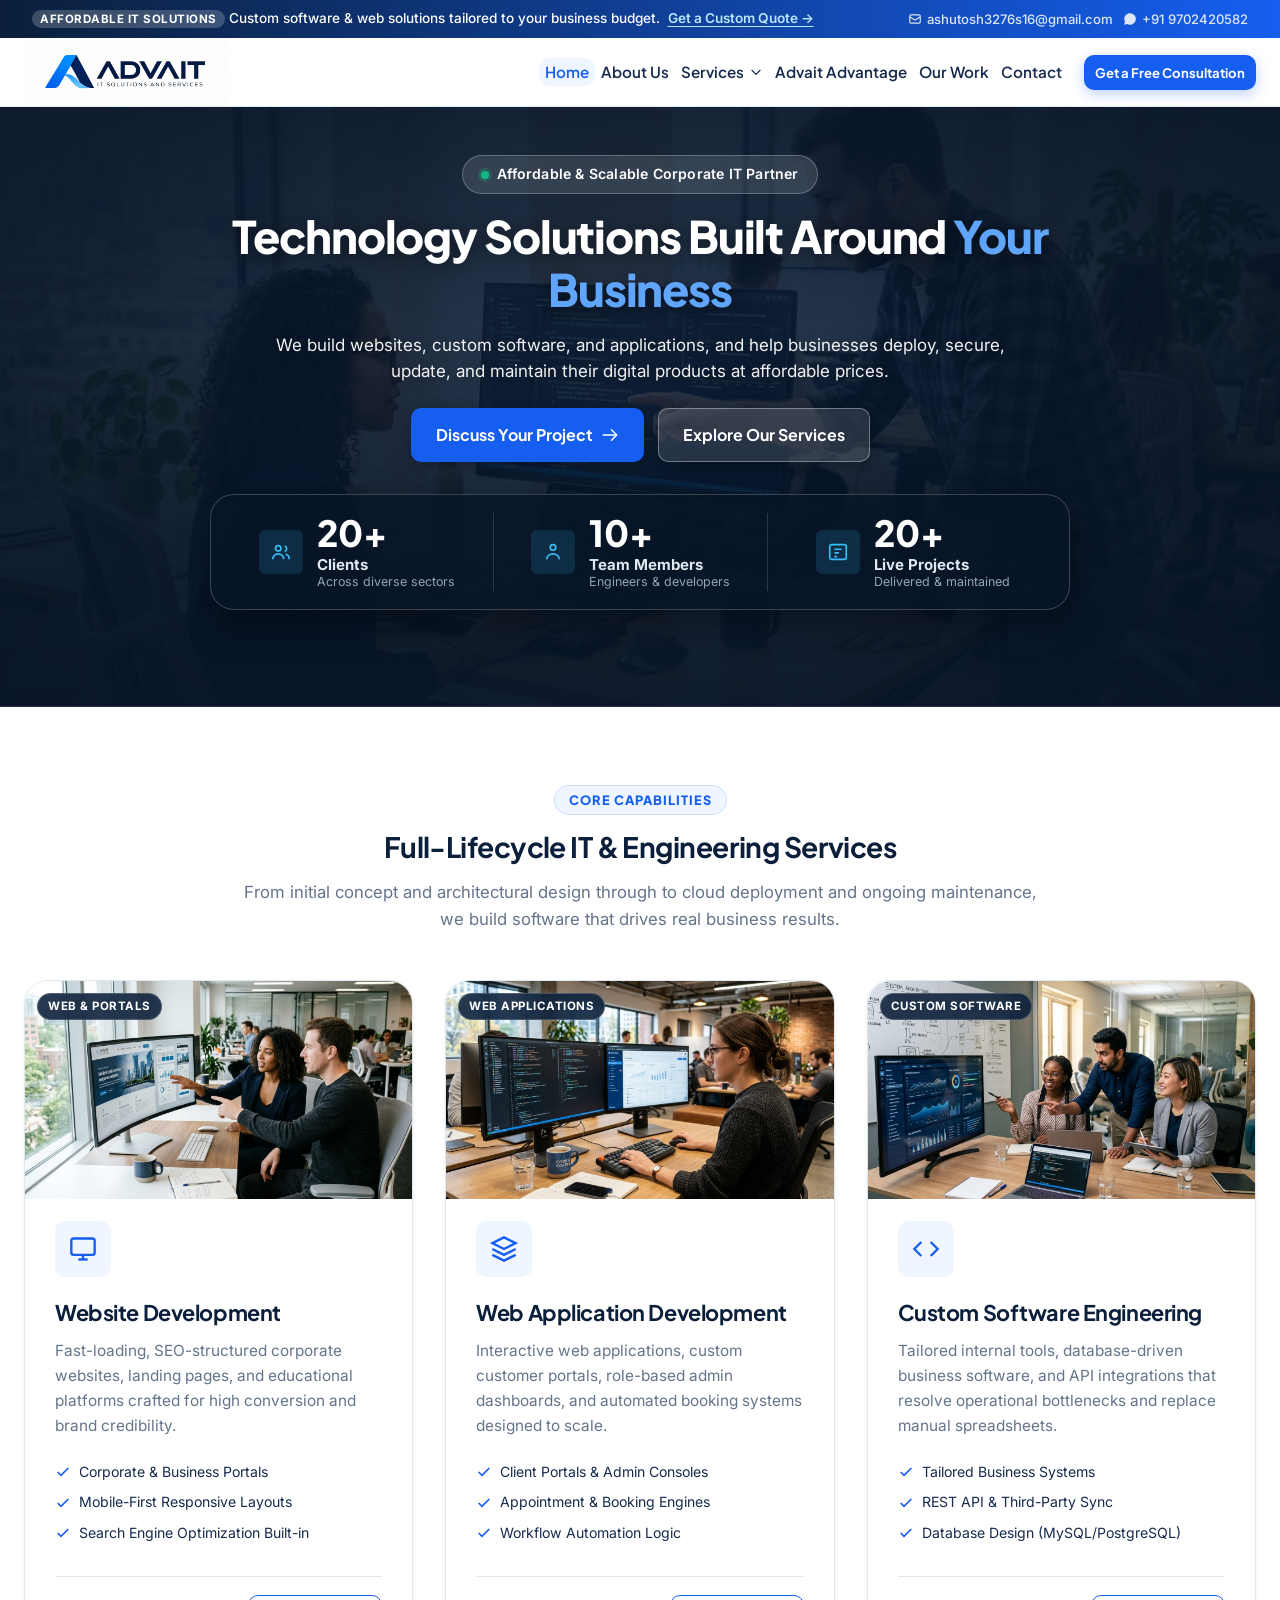
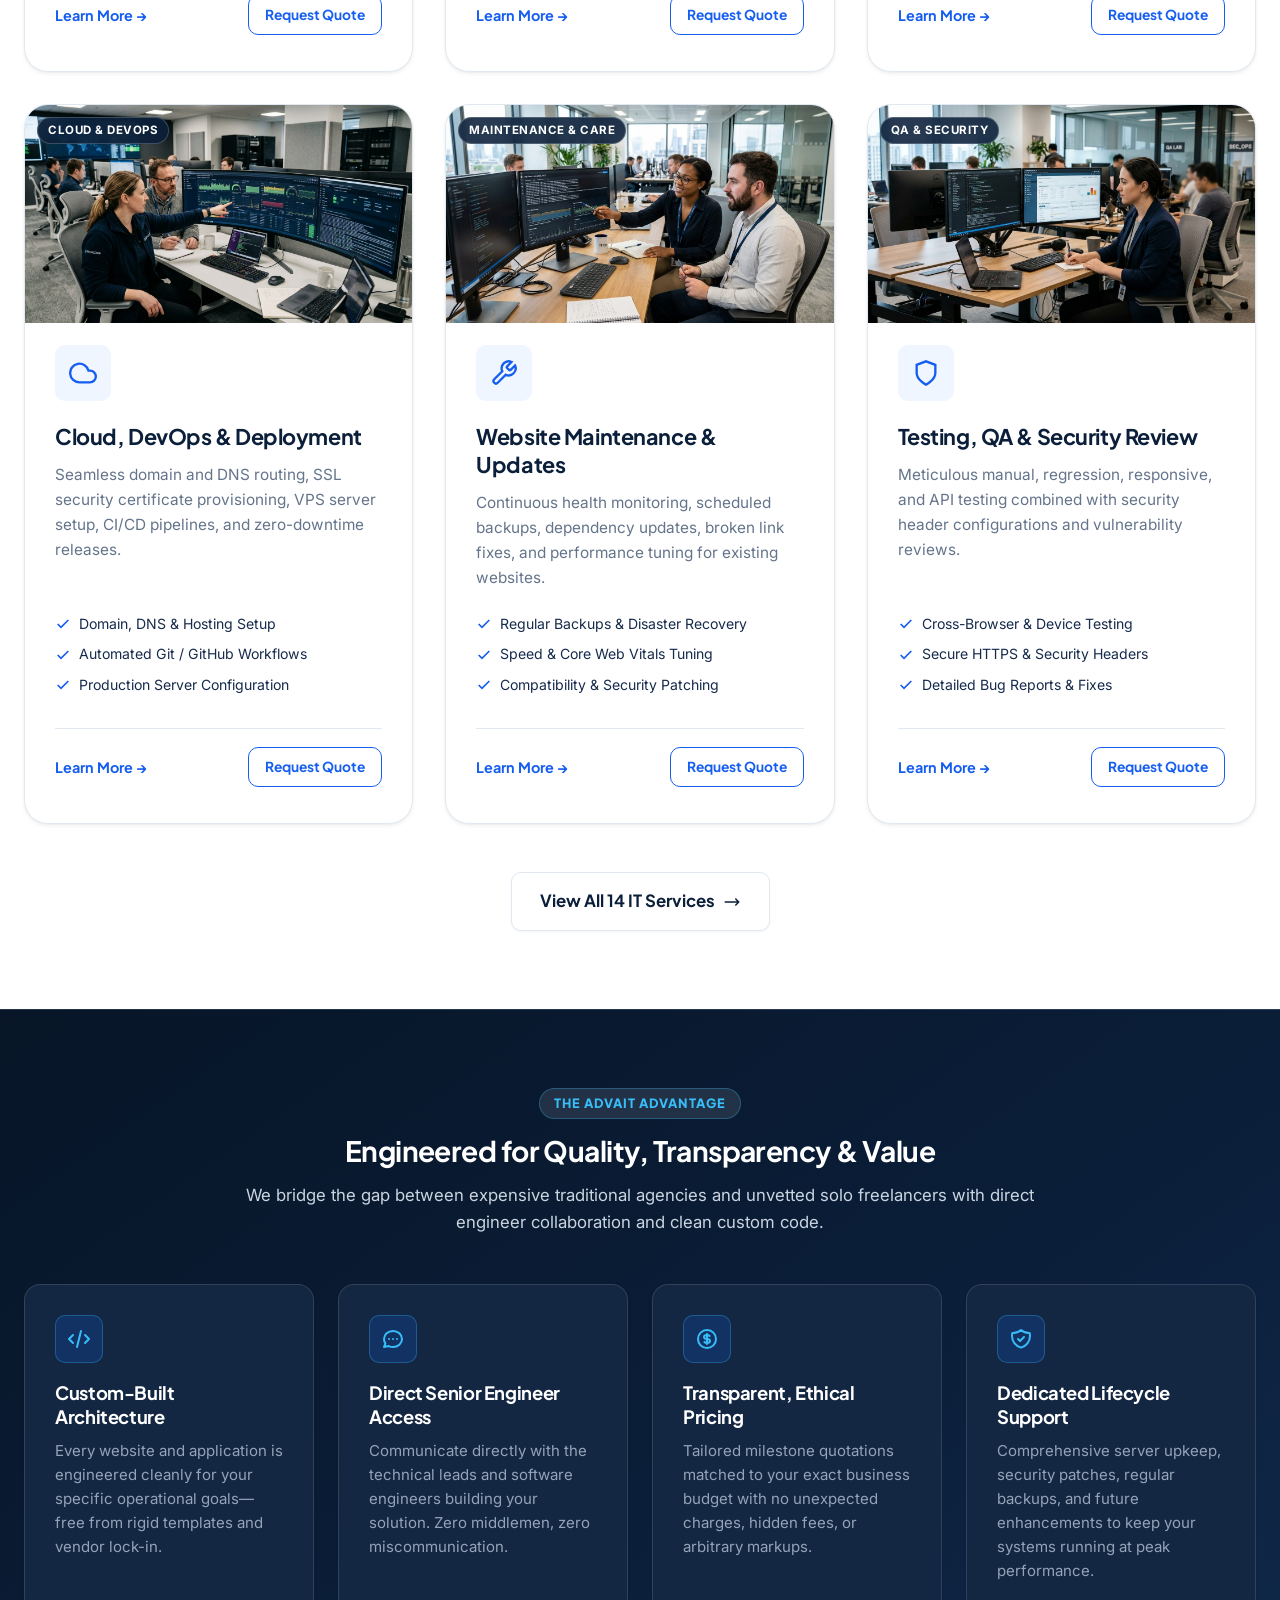
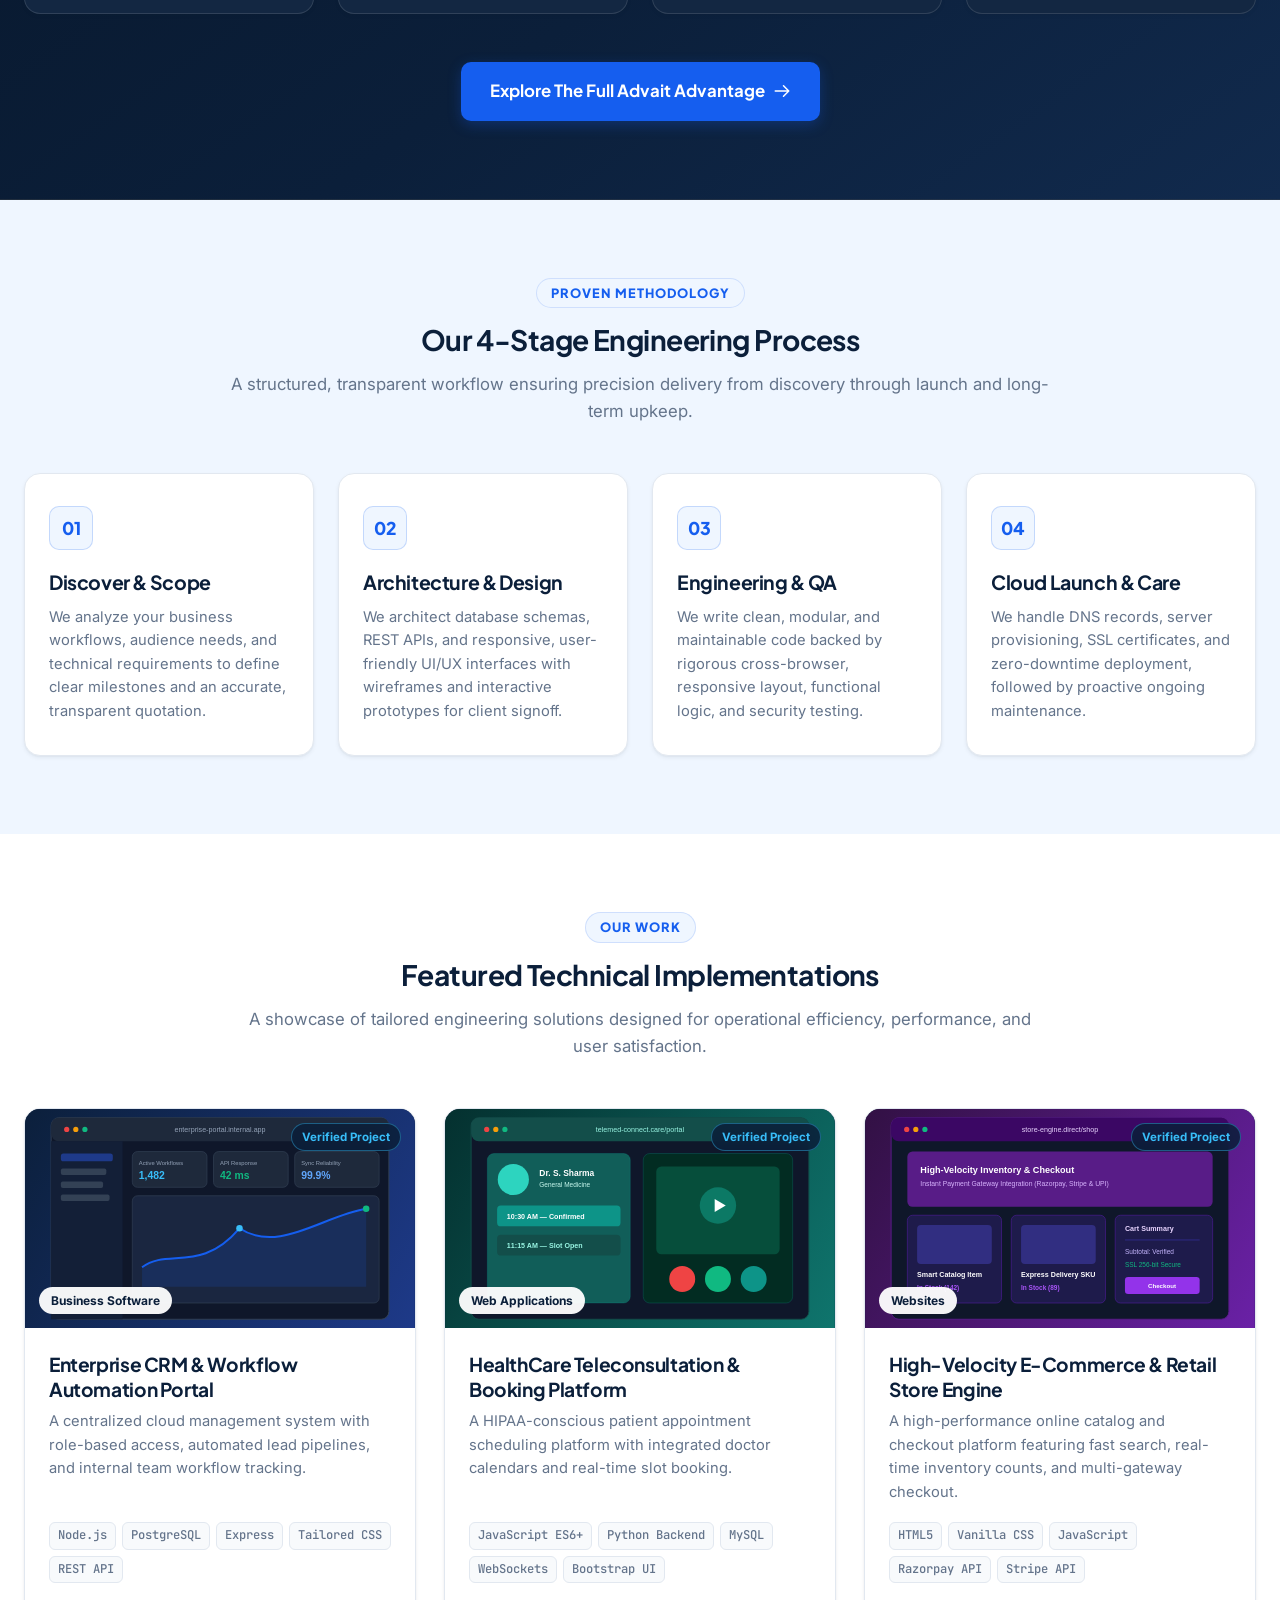
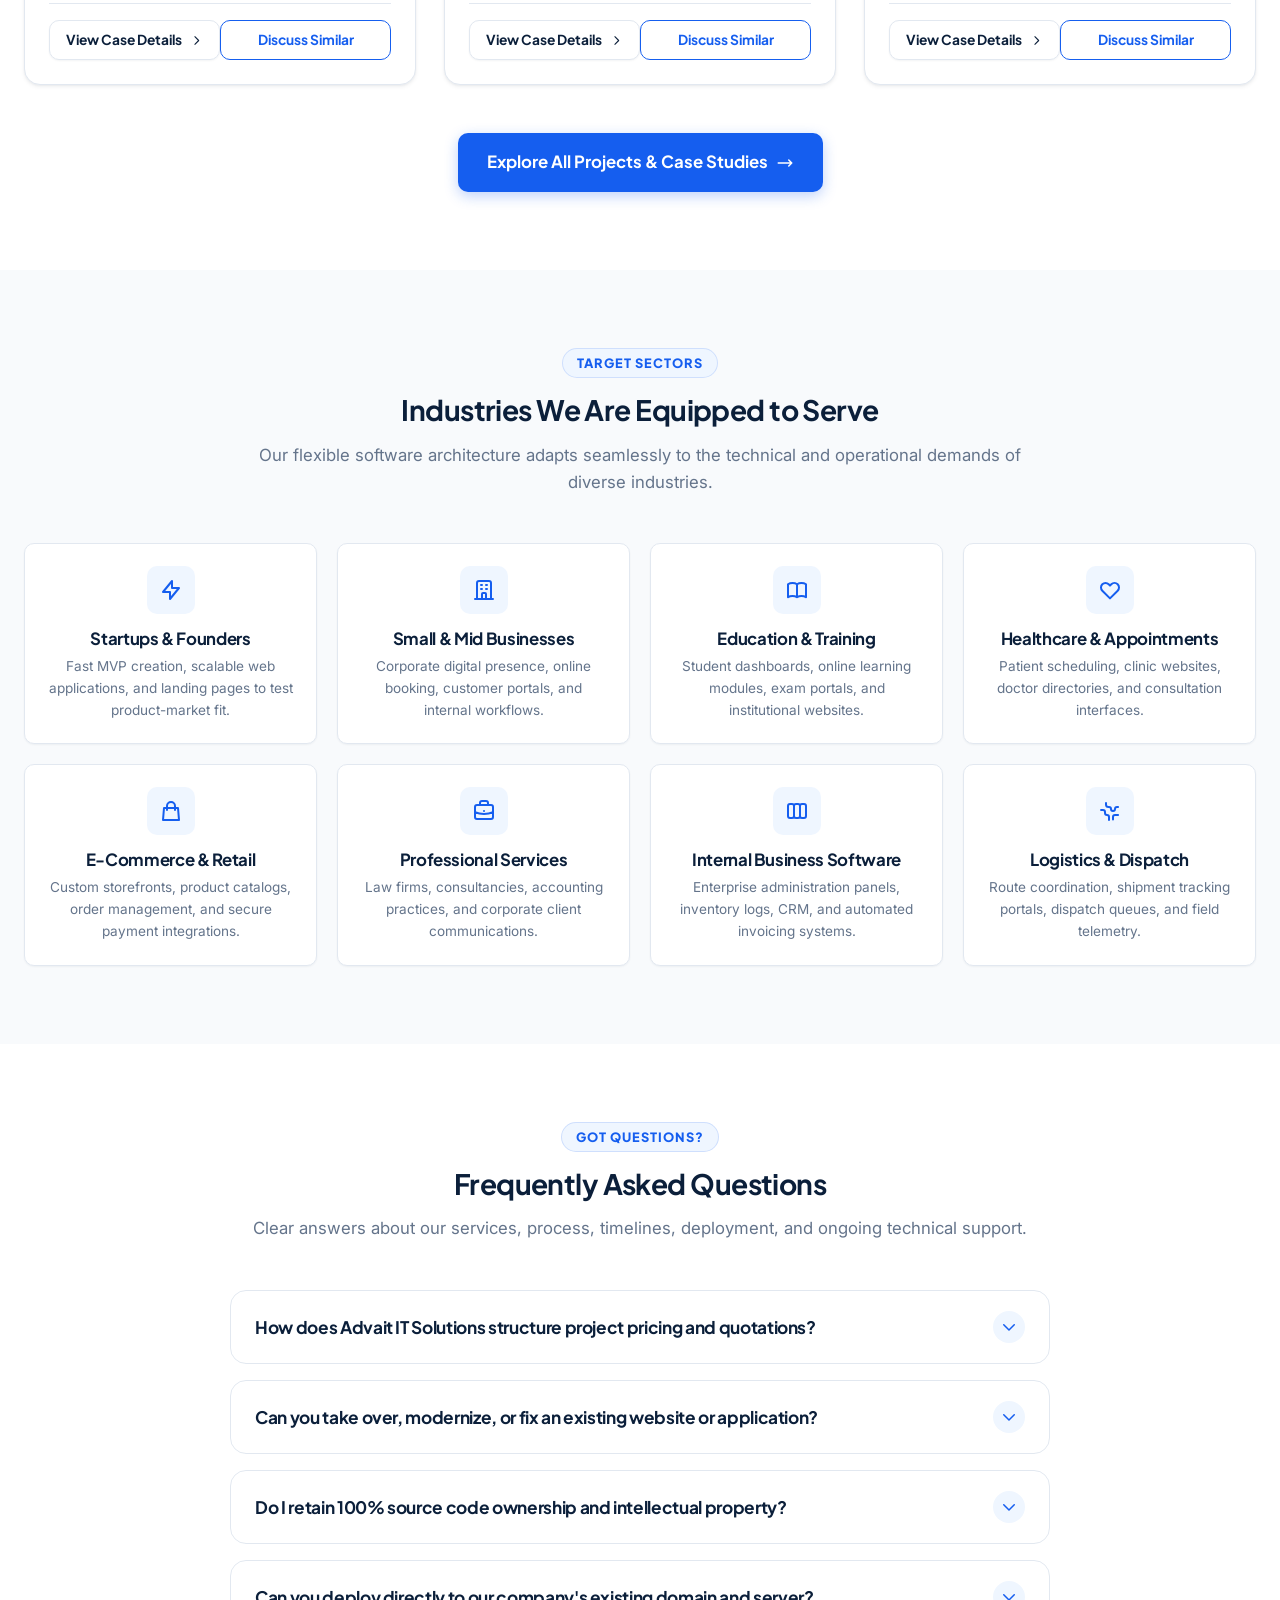
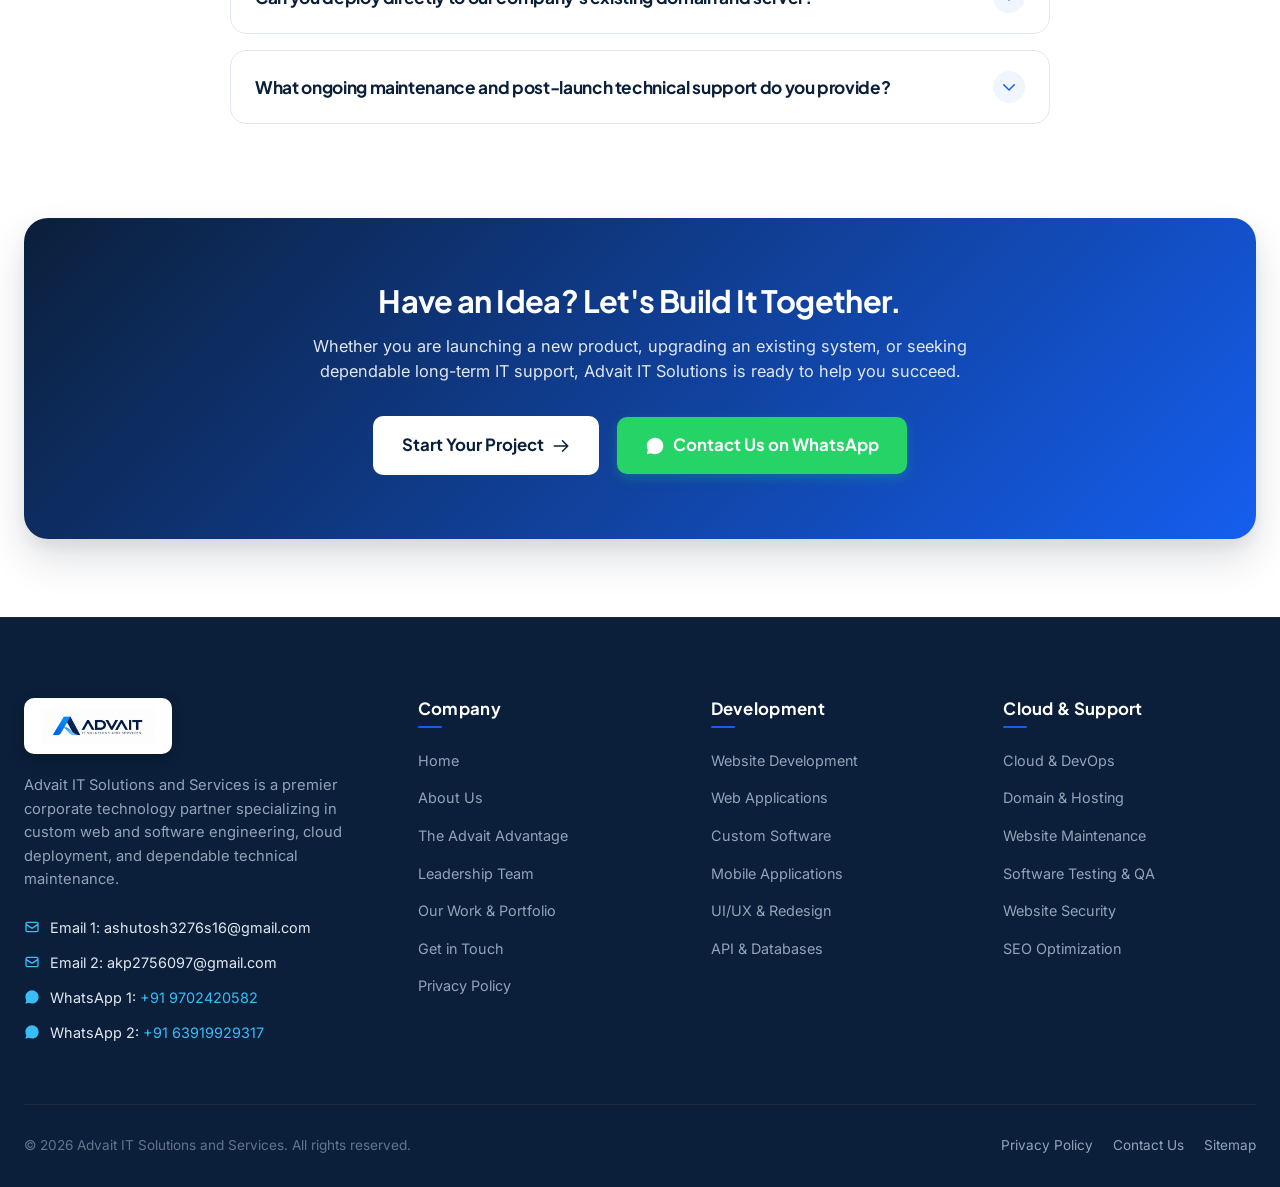
==== commit e29ff234: "feat(ui): add leadership profiles, services category grid, and dual email footer - Task 1: Add Aakas" ====
--- a/index.html
+++ b/index.html
@@ -872,7 +872,11 @@
           <div class="footer-contacts-list">
             <div class="footer-contact-item">
               <svg width="16" height="16" fill="none" viewBox="0 0 24 24" stroke="currentColor" stroke-width="2"><path stroke-linecap="round" stroke-linejoin="round" d="M3 8l7.89 5.26a2 2 0 002.22 0L21 8M5 19h14a2 2 0 002-2V7a2 2 0 00-2-2H5a2 2 0 00-2 2v10a2 2 0 002 2z"/></svg>
-              <a href="mailto:ashutosh3276s16@gmail.com">ashutosh3276s16@gmail.com</a>
+              <span>Email 1: <a href="mailto:ashutosh3276s16@gmail.com">ashutosh3276s16@gmail.com</a></span>
+            </div>
+            <div class="footer-contact-item">
+              <svg width="16" height="16" fill="none" viewBox="0 0 24 24" stroke="currentColor" stroke-width="2"><path stroke-linecap="round" stroke-linejoin="round" d="M3 8l7.89 5.26a2 2 0 002.22 0L21 8M5 19h14a2 2 0 002-2V7a2 2 0 00-2-2H5a2 2 0 00-2 2v10a2 2 0 002 2z"/></svg>
+              <span>Email 2: <a href="mailto:akp2756097@gmail.com">akp2756097@gmail.com</a></span>
             </div>
             <div class="footer-contact-item">
               <svg width="16" height="16" fill="currentColor" viewBox="0 0 24 24"><path d="M12.04 2c-5.46 0-9.91 4.45-9.91 9.91 0 1.75.46 3.45 1.32 4.95L2.05 22l5.25-1.38c1.45.79 3.08 1.21 4.74 1.21 5.46 0 9.91-4.45 9.91-9.91 0-2.65-1.03-5.14-2.9-7.01A9.816 9.816 0 0012.04 2z"/></svg>
--- a/css/style.css
+++ b/css/style.css
@@ -1735,7 +1735,7 @@
   display: grid;
   grid-template-columns: repeat(2, 1fr);
   gap: 36px;
-  max-width: 960px;
+  max-width: 1040px;
   margin: 0 auto;
 }
 
@@ -1746,6 +1746,9 @@
   overflow: hidden;
   box-shadow: var(--shadow-md);
   transition: all var(--transition-normal);
+  display: flex;
+  flex-direction: column;
+  height: 100%;
 }
 
 .profile-card:hover {
@@ -1765,14 +1768,20 @@
   width: 100%;
   height: 100%;
   object-fit: cover;
+  object-position: top center;
+  display: block;
 }
 
 .profile-details {
   padding: 30px;
+  display: flex;
+  flex-direction: column;
+  flex: 1;
 }
 
 .profile-badge {
   display: inline-block;
+  align-self: flex-start;
   background: var(--color-bg-light);
   color: var(--color-primary);
   font-size: 0.75rem;
@@ -1815,6 +1824,7 @@
   display: flex;
   flex-direction: column;
   gap: 8px;
+  margin-bottom: 24px;
 }
 
 .profile-responsibilities li {
@@ -1829,6 +1839,49 @@
   color: var(--color-success);
   flex-shrink: 0;
   margin-top: 3px;
+}
+
+.profile-socials {
+  margin-top: auto;
+  padding-top: 20px;
+  border-top: 1px solid var(--color-border);
+  display: flex;
+  align-items: center;
+  gap: 10px;
+  flex-wrap: wrap;
+}
+
+.profile-social-link {
+  display: inline-flex;
+  align-items: center;
+  gap: 7px;
+  padding: 7px 14px;
+  background: var(--color-bg-light);
+  border: 1px solid var(--color-border);
+  border-radius: var(--radius-full);
+  color: var(--color-navy);
+  font-size: 0.8rem;
+  font-weight: 600;
+  text-decoration: none;
+  transition: all var(--transition-fast);
+}
+
+.profile-social-link svg {
+  color: var(--color-primary);
+  flex-shrink: 0;
+  transition: color var(--transition-fast);
+}
+
+.profile-social-link:hover {
+  background: var(--color-primary);
+  border-color: var(--color-primary);
+  color: #FFFFFF;
+  transform: translateY(-2px);
+  box-shadow: 0 4px 12px rgba(21, 94, 239, 0.22);
+}
+
+.profile-social-link:hover svg {
+  color: #FFFFFF;
 }
 
 /* ==========================================================================
@@ -2543,74 +2596,102 @@
 /* ==========================================================================
    Services Page Detailed Cards & Sticky Sub-Navigation
    ========================================================================== */
+/* ==========================================================================
+   Services Page Responsive Category Grid Navigation
+   ========================================================================== */
 .services-quicknav {
-  position: sticky;
-  top: calc(var(--announcement-height) + var(--navbar-height));
-  background: rgba(255, 255, 255, 0.96);
-  backdrop-filter: blur(12px);
-  -webkit-backdrop-filter: blur(12px);
+  position: static;
+  background: var(--color-bg-light);
   border-bottom: 1px solid var(--color-border);
-  padding: 10px 0;
-  z-index: 99;
-  margin-bottom: 40px;
+  padding: 36px 0 44px 0;
+  margin-bottom: 48px;
   width: 100%;
-  max-width: 100%;
-  overflow-x: auto;
-  overflow-y: hidden;
+}
+
+.services-quicknav-header {
+  text-align: center;
+  margin-bottom: 22px;
+}
+
+.services-quicknav-title {
+  font-size: clamp(1.25rem, 2vw, 1.6rem);
+  font-weight: 700;
+  color: var(--color-navy);
+  margin-top: 4px;
+  margin-bottom: 0;
+}
+
+.services-quicknav-grid {
+  display: grid;
+  grid-template-columns: repeat(4, minmax(0, 1fr));
+  gap: 12px;
+  width: 100%;
+}
+
+.quicknav-card {
+  display: flex;
+  align-items: center;
+  gap: 10px;
+  padding: 12px 16px;
+  background: #FFFFFF;
+  border: 1px solid var(--color-border);
+  border-radius: var(--radius-md);
+  color: var(--color-navy);
+  text-decoration: none;
+  box-shadow: var(--shadow-sm);
+  transition: all var(--transition-fast);
+}
+
+.quicknav-card:hover {
+  background: #FFFFFF;
+  border-color: var(--color-primary);
+  color: var(--color-primary);
+  transform: translateY(-2px);
+  box-shadow: var(--shadow-md);
+}
+
+.quicknav-card:focus-visible {
+  outline: 2px solid var(--color-primary);
+  outline-offset: 2px;
+}
+
+.quicknav-card.active {
+  background: var(--color-primary);
+  border-color: var(--color-primary);
+  color: #FFFFFF;
+  box-shadow: 0 4px 14px rgba(21, 94, 239, 0.28);
+}
+
+.quicknav-card.active .quicknav-badge {
+  background: rgba(255, 255, 255, 0.22);
+  color: #FFFFFF;
+}
+
+.quicknav-card.active .quicknav-label {
+  color: #FFFFFF;
+  font-weight: 700;
+}
+
+.quicknav-badge {
+  font-size: 0.72rem;
+  font-weight: 700;
+  font-family: var(--font-code);
+  background: var(--color-bg-light);
+  color: var(--color-primary);
+  padding: 3px 8px;
+  border-radius: var(--radius-sm);
+  flex-shrink: 0;
+  transition: all var(--transition-fast);
+}
+
+.quicknav-label {
+  font-size: 0.88rem;
+  font-weight: 600;
+  color: var(--color-navy);
   white-space: nowrap;
-  scroll-behavior: smooth;
-  -webkit-overflow-scrolling: touch;
-  scrollbar-width: thin;
-  scrollbar-color: rgba(21, 94, 239, 0.25) transparent;
-}
-
-.services-quicknav::-webkit-scrollbar {
-  height: 4px;
-}
-
-.services-quicknav::-webkit-scrollbar-track {
-  background: transparent;
-}
-
-.services-quicknav::-webkit-scrollbar-thumb {
-  background: rgba(21, 94, 239, 0.25);
-  border-radius: var(--radius-full);
-}
-
-.services-quicknav::-webkit-scrollbar-thumb:hover {
-  background: var(--color-primary);
-}
-
-.services-quicknav-inner {
-  display: inline-flex;
-  min-width: 100%;
-  width: max-content;
-  gap: 8px;
-  padding: 0 24px;
-  align-items: center;
-  box-sizing: border-box;
-}
-
-.quicknav-link {
-  padding: 7px 16px;
-  font-size: 0.84rem;
-  font-weight: 600;
-  color: var(--color-text-secondary);
-  border-radius: var(--radius-full);
-  border: 1px solid var(--color-border);
-  background: #FFFFFF;
-  transition: all var(--transition-fast);
-  text-decoration: none;
-  display: inline-block;
-  flex-shrink: 0;
-}
-
-.quicknav-link:hover,
-.quicknav-link.active {
-  color: var(--color-primary);
-  background: var(--color-bg-light);
-  border-color: rgba(21, 94, 239, 0.3);
-  font-weight: 700;
+  overflow: hidden;
+  text-overflow: ellipsis;
+  transition: color var(--transition-fast);
 }
 
 .service-detail-card {
@@ -2621,7 +2702,7 @@
   margin-bottom: 40px;
   box-shadow: var(--shadow-sm);
   transition: all var(--transition-normal);
-  scroll-margin-top: calc(var(--announcement-height) + var(--navbar-height) + 76px);
+  scroll-margin-top: calc(var(--announcement-height) + var(--navbar-height) + 24px);
 }
 
 .service-detail-card:hover {
--- a/css/responsive.css
+++ b/css/responsive.css
@@ -600,3 +600,33 @@
     font-size: 1.2rem;
   }
 }
+
+/* Services Category Responsive Grid */
+@media (max-width: 1100px) {
+  .services-quicknav-grid {
+    grid-template-columns: repeat(3, minmax(0, 1fr));
+  }
+}
+
+@media (max-width: 768px) {
+  .services-quicknav {
+    padding: 26px 0 32px 0;
+    margin-bottom: 32px;
+  }
+  .services-quicknav-grid {
+    grid-template-columns: repeat(2, minmax(0, 1fr));
+    gap: 10px;
+  }
+  .quicknav-card {
+    padding: 10px 12px;
+  }
+  .quicknav-label {
+    font-size: 0.82rem;
+  }
+}
+
+@media (max-width: 420px) {
+  .services-quicknav-grid {
+    grid-template-columns: 1fr;
+  }
+}
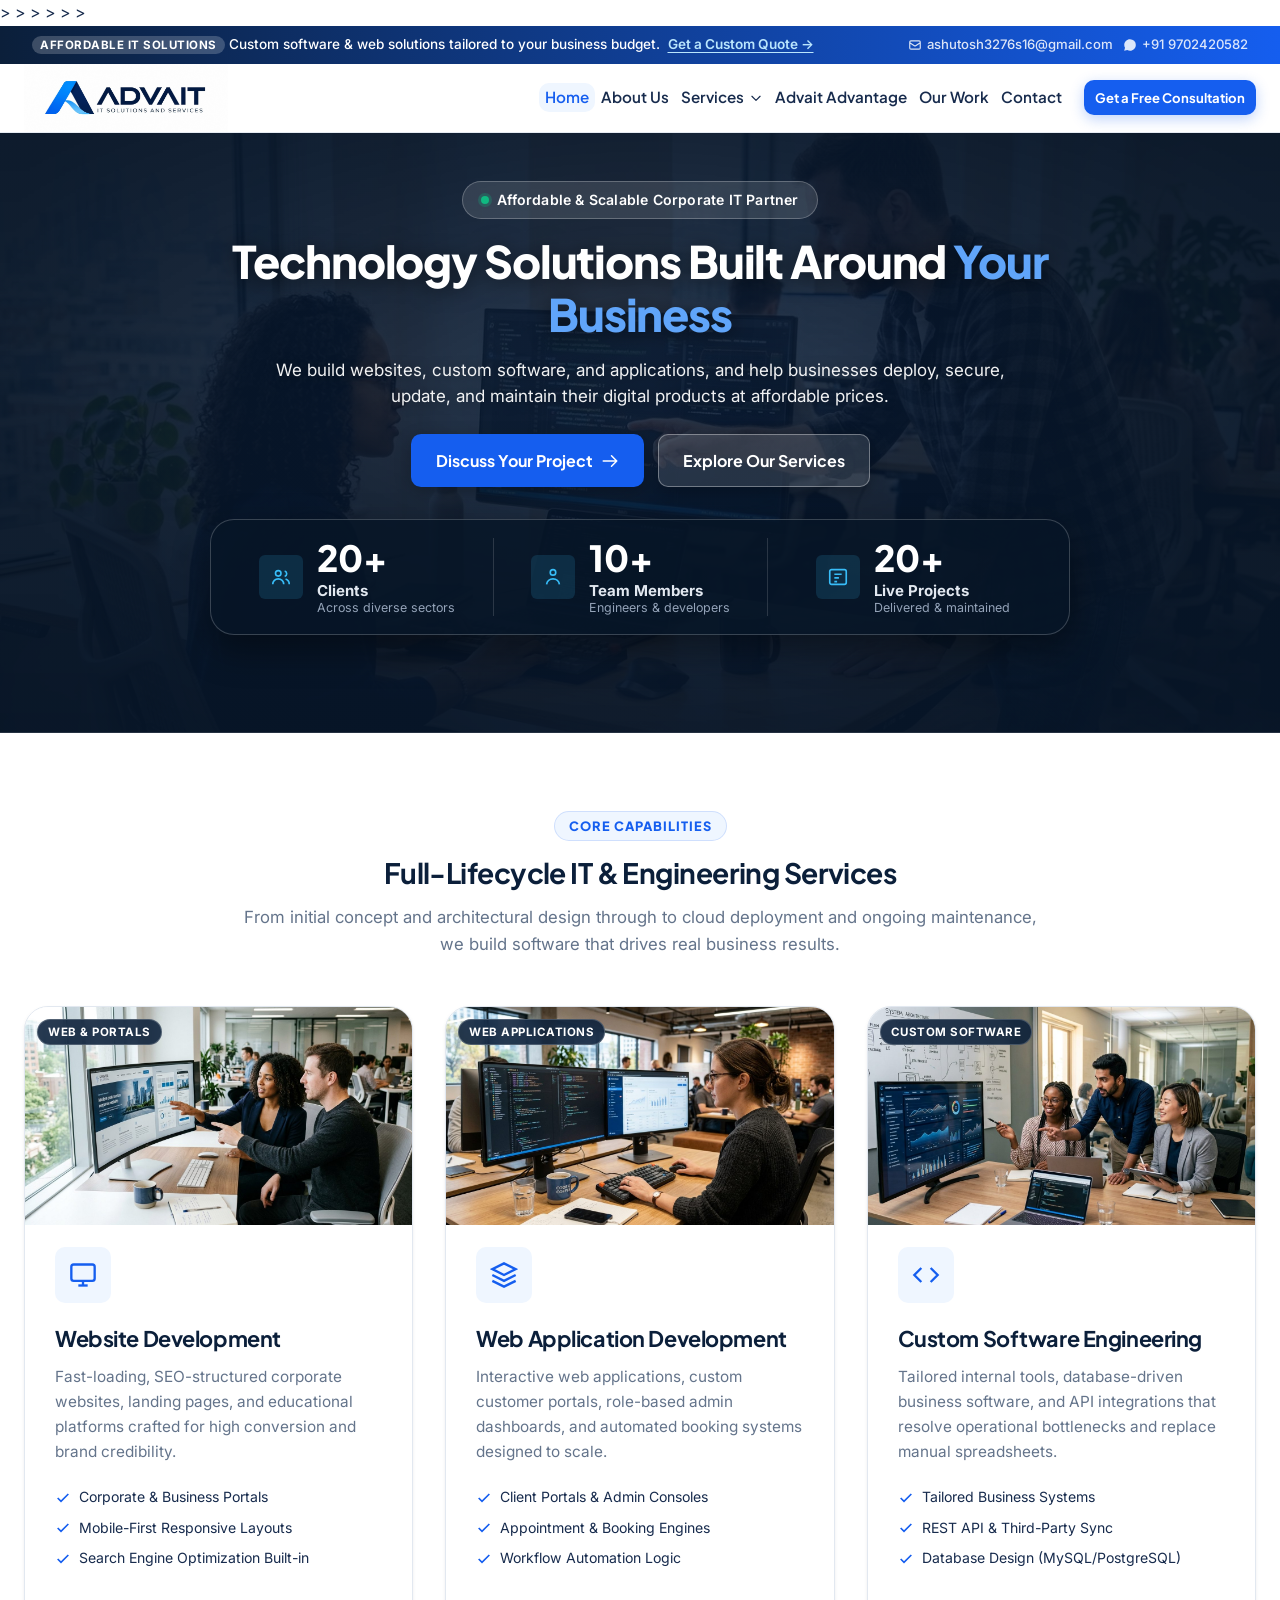
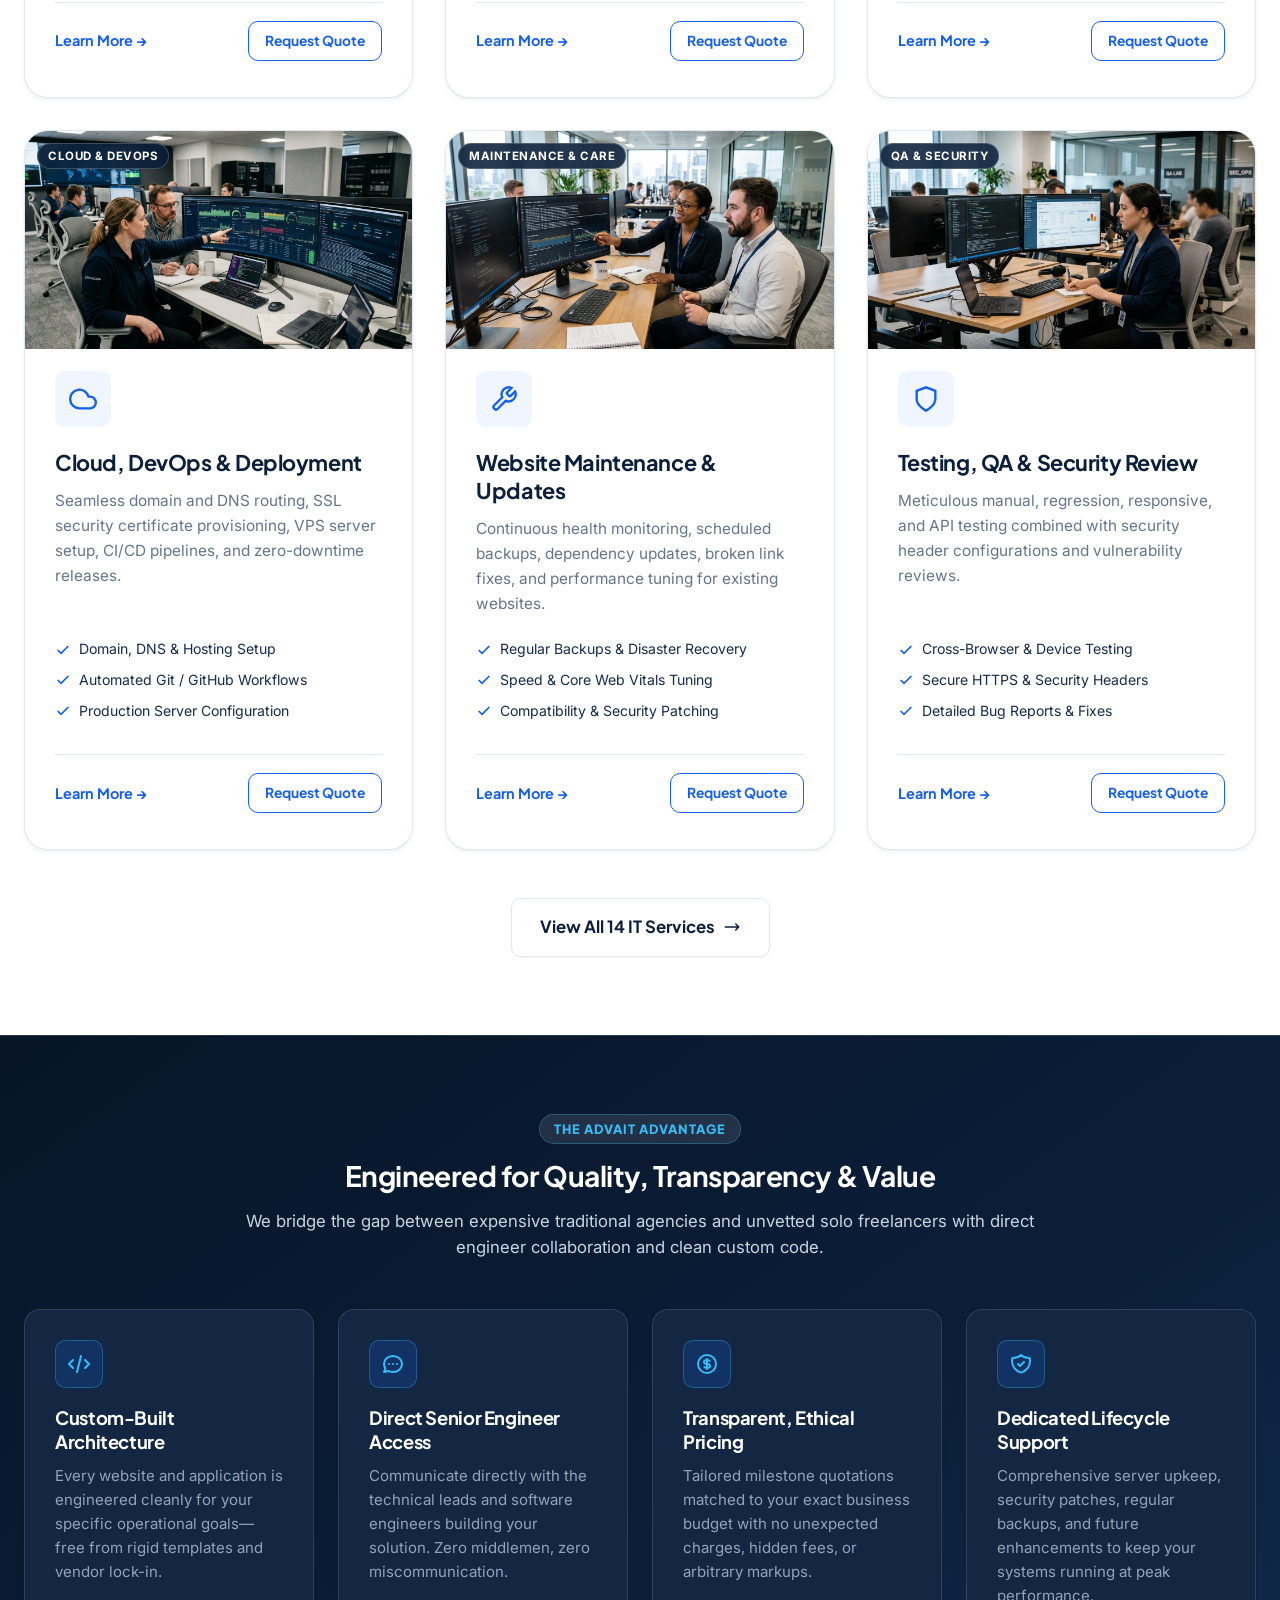
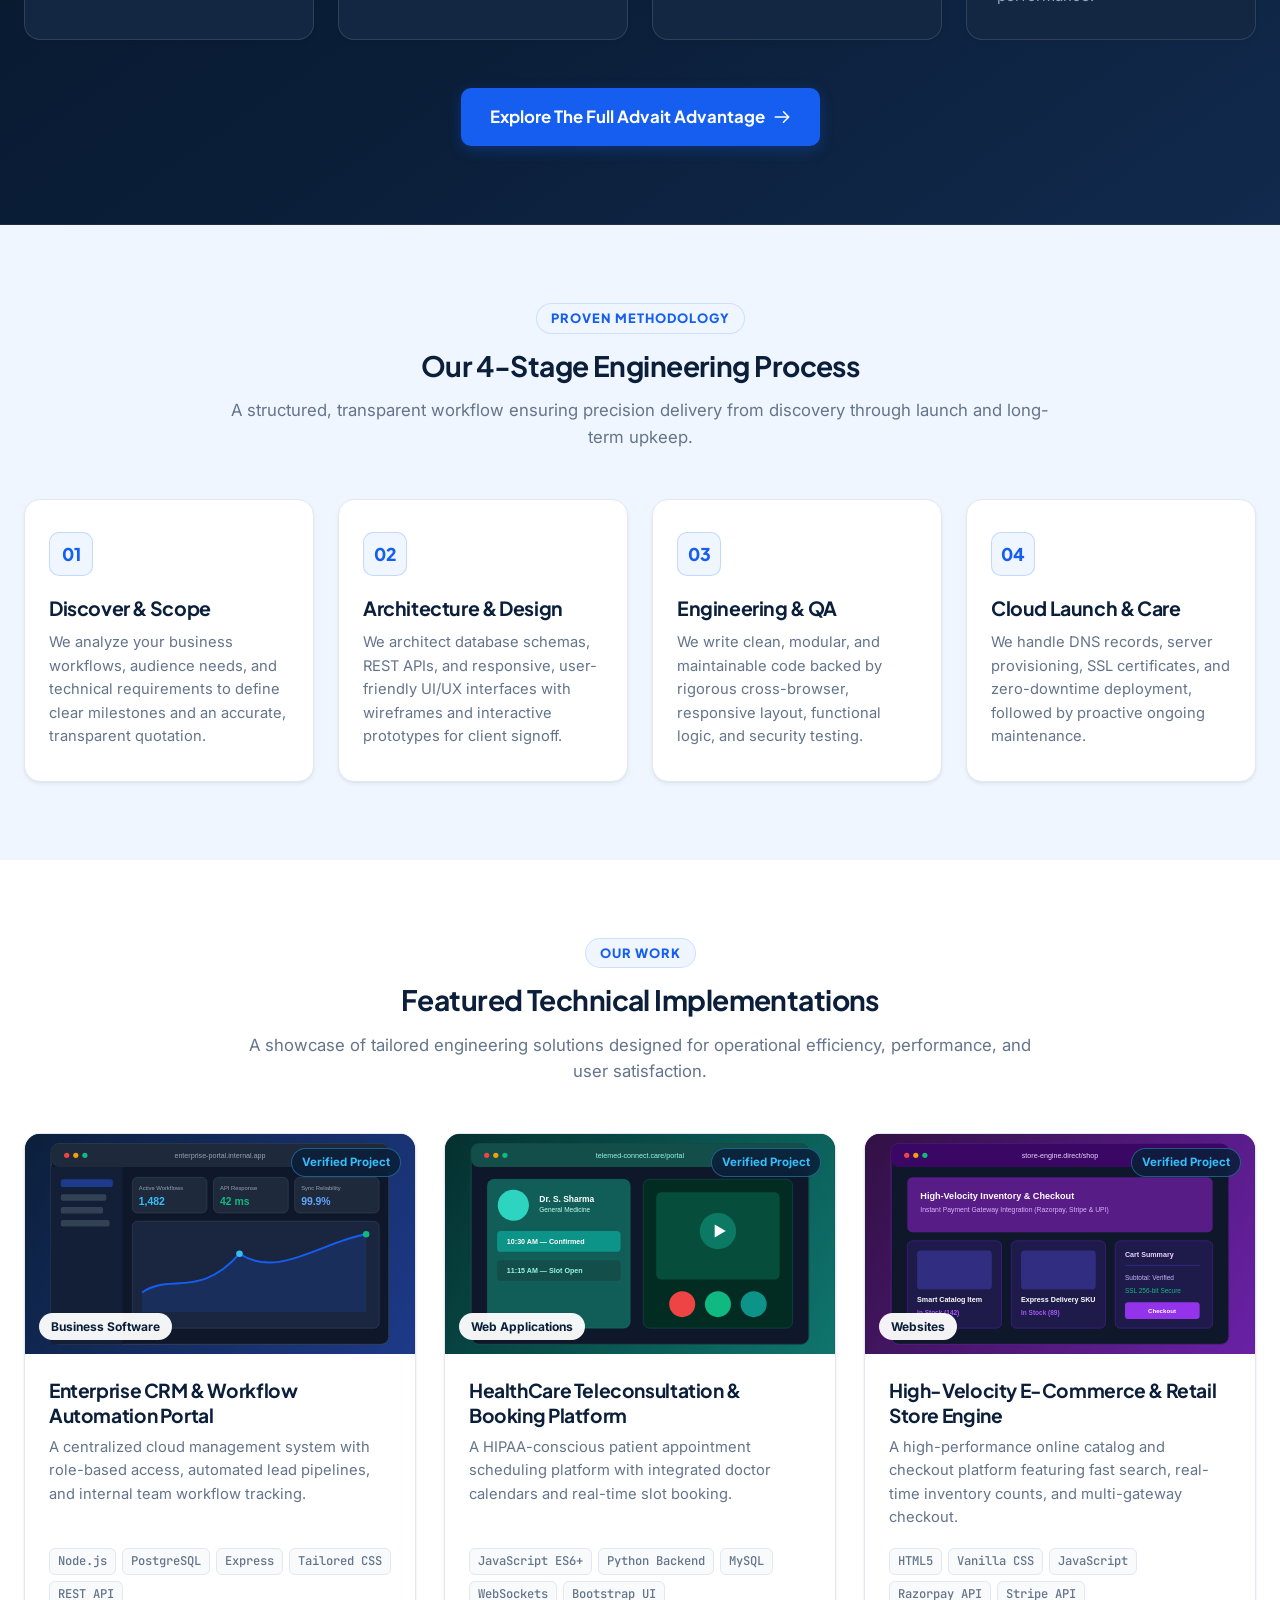
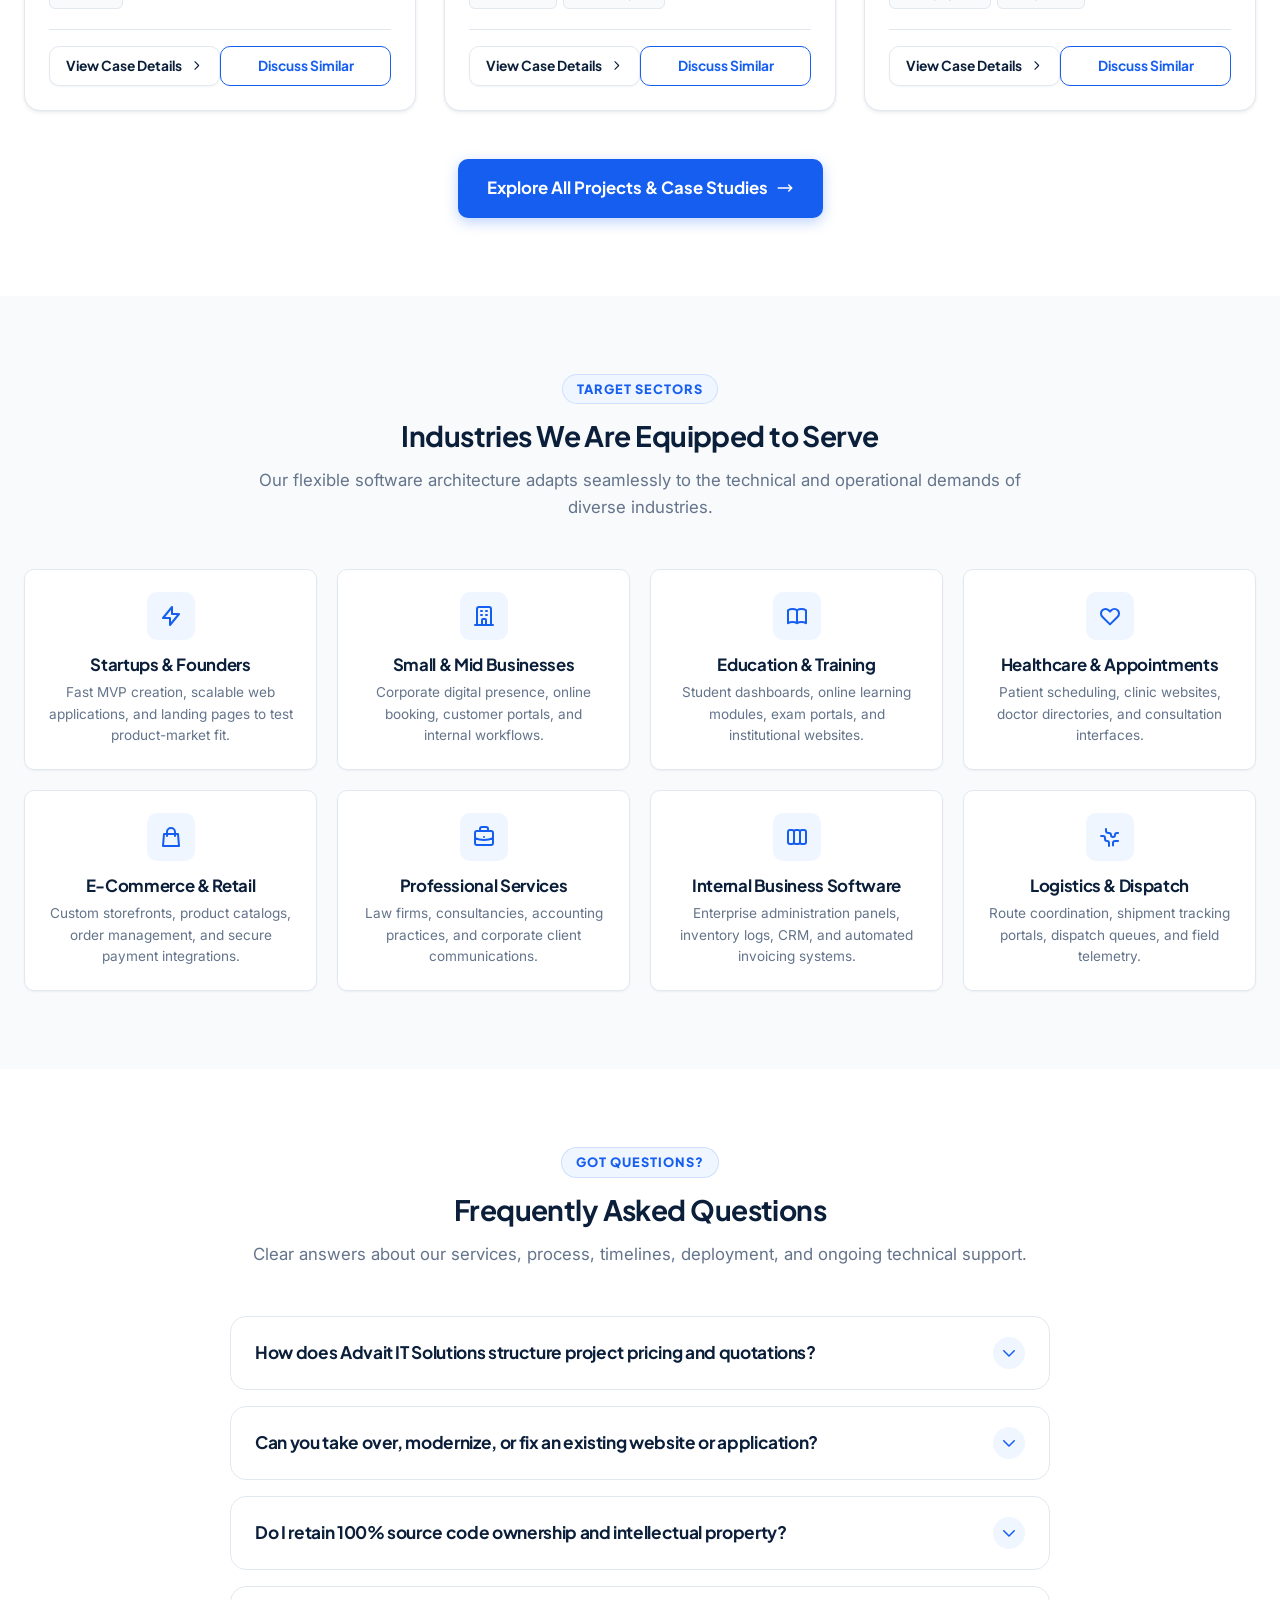
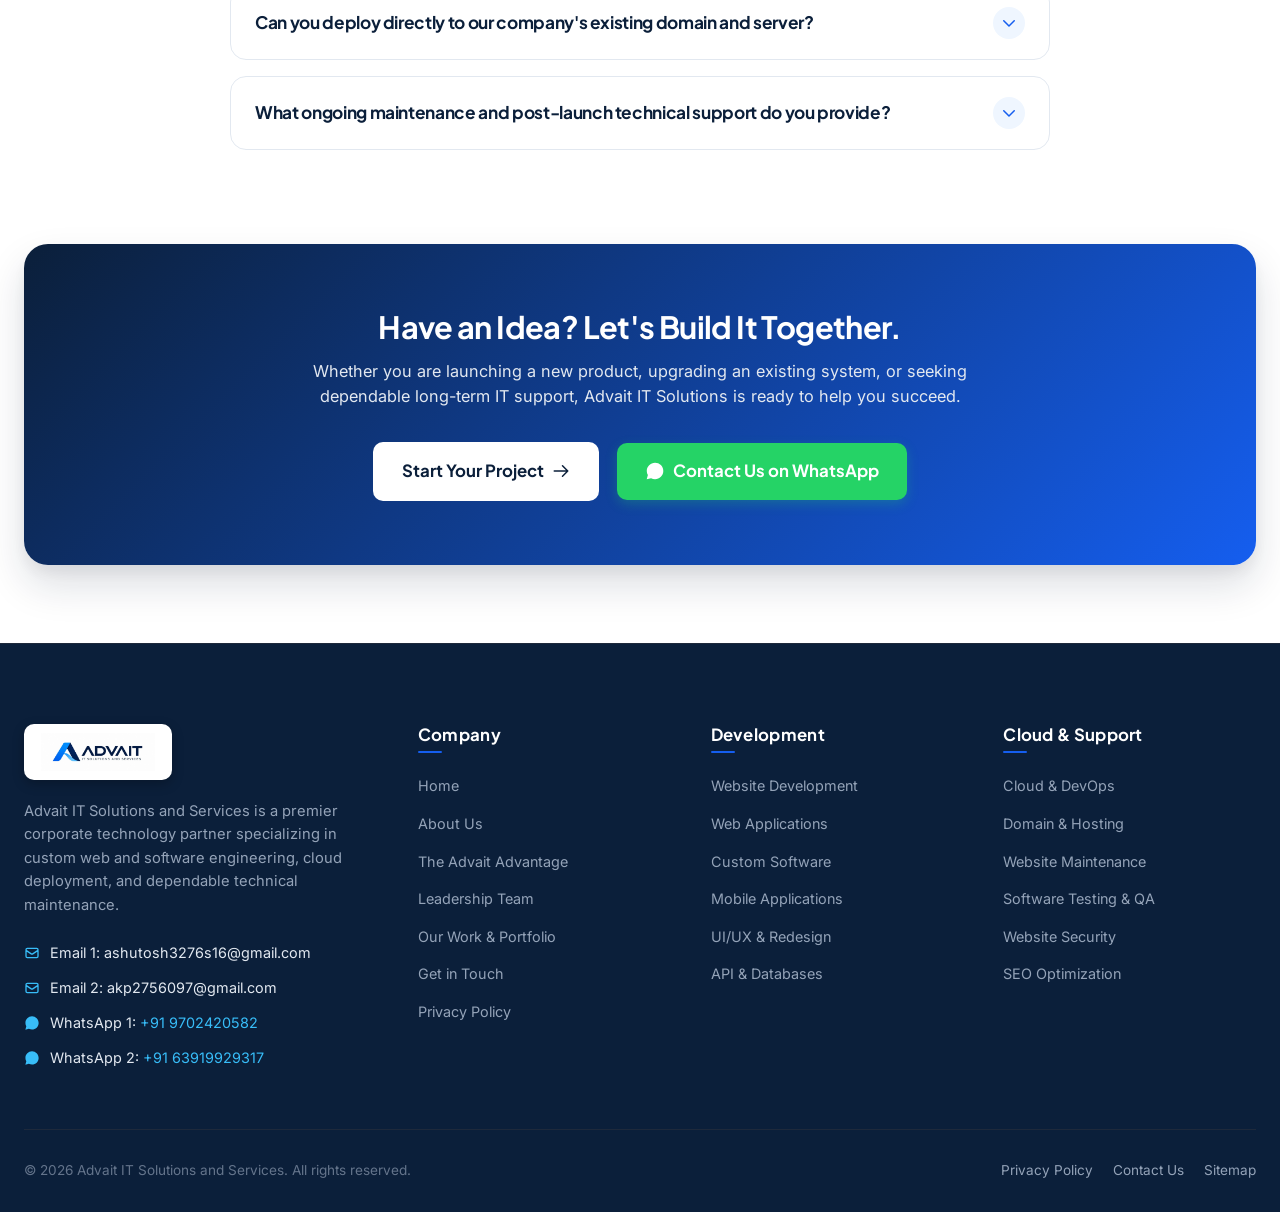
==== commit af0d6be1: "feat(seo): complete technical SEO, structured data graph, and Mumbai local search optimization - Imp" ====
--- a/index.html
+++ b/index.html
@@ -11,9 +11,9 @@
   </script>
 <meta charset="UTF-8">
   <meta name="viewport" content="width=device-width, initial-scale=1.0">
-  <title>IT Solutions &amp; Software Development Company | Advait IT</title>
-  <meta name="description" content="Advait IT Solutions and Services provides affordable custom software development, modern web & mobile applications, cloud deployment, IT consulting, testing, and dedicated long-term maintenance.">
-  <meta name="keywords" content="Advait IT Solutions, IT services, web development, software engineering, mobile app development, IT consulting, cloud deployment, maintenance, testing, cybersecurity">
+  <title>Advait IT Solutions and Services | Software &amp; IT Solutions</title>
+  <meta name="description" content="Advait IT Solutions and Services is a premier IT and software development company in Mumbai offering custom software, web &amp; mobile apps, cloud, and AI solutions.">>
+  <meta name="keywords" content="Advait IT Solutions, Advait IT Solutions and Services, Advait IT Services, IT Services Company, Software Development Company, Website Development Company in Mumbai, Custom Software Development, Web Application Development, Mobile App Development Company, AI Development Services, IT Consulting Services, Cloud Solutions">>
   <meta name="author" content="Advait IT Solutions and Services">
   <meta name="robots" content="index, follow">
 
@@ -23,14 +23,19 @@
   <!-- Open Graph / Facebook -->
   <meta property="og:type" content="website">
   <meta property="og:url" content="https://advaititsolutions.com/">
-  <meta property="og:title" content="IT Solutions &amp; Software Development Company | Advait IT">
-  <meta property="og:description" content="Affordable IT consulting, custom software engineering, modern web applications, and reliable technical maintenance.">
+  <meta property="og:title" content="Advait IT Solutions and Services | Software &amp; IT Solutions">>
+  <meta property="og:description" content="Premier IT services and software development company in Mumbai. Custom web applications, mobile apps, cloud infrastructure, AI solutions, and ongoing maintenance.">>
   <meta property="og:image" content="https://advaititsolutions.com/assets/images/hero-corporate-workspace.jpg">
+  <meta property="og:site_name" content="Advait IT Solutions and Services">
+  <meta property="og:locale" content="en_IN">
+  <meta property="og:image:width" content="1200">
+  <meta property="og:image:height" content="630">
+  <meta property="og:image:alt" content="Advait IT Solutions and Services - Software Engineering and IT Solutions in Mumbai">
 
   <!-- Twitter Card -->
   <meta name="twitter:card" content="summary_large_image">
-  <meta name="twitter:title" content="IT Solutions &amp; Software Development Company | Advait IT">
-  <meta name="twitter:description" content="Affordable IT consulting, custom software engineering, modern web applications, and reliable technical maintenance.">
+  <meta name="twitter:title" content="Advait IT Solutions and Services | Software &amp; IT Solutions">>
+  <meta name="twitter:description" content="Premier IT services and software development company in Mumbai. Custom web applications, mobile apps, cloud infrastructure, AI solutions, and ongoing maintenance.">>
   <meta name="twitter:image" content="https://advaititsolutions.com/assets/images/hero-corporate-workspace.jpg">
 
   <!-- Favicon -->
@@ -48,40 +53,168 @@
   <link rel="stylesheet" href="css/responsive.css">
 
   <!-- JSON-LD Structured Data for Organization / ProfessionalService -->
+    <!-- JSON-LD Structured Data: Organization, LocalBusiness, WebSite, and FAQPage Graph -->
   <script type="application/ld+json">
   {
     "@context": "https://schema.org",
-    "@type": "ProfessionalService",
-    "name": "Advait IT Solutions and Services",
-    "url": "https://advaititsolutions.com",
-    "logo": "https://advaititsolutions.com/assets/logos/logo.svg",
-    "description": "Professional IT Services, Custom Web and Software Development, Cloud Deployment, and Ongoing Technical Maintenance.",
-    "email": "ashutosh3276s16@gmail.com",
-    "telephone": "+91-9702420582",
-    "founder": {
-      "@type": "Person",
-      "name": "Ashutosh Pandey",
-      "jobTitle": "Founder and Head"
-    },
-    "employee": [
+    "@graph": [
       {
-        "@type": "Person",
-        "name": "Aakash Pandey",
-        "jobTitle": "Technical Lead and Software Development Engineer"
-      }
-    ],
-    "contactPoint": [
-      {
-        "@type": "ContactPoint",
-        "telephone": "+91-9702420582",
-        "contactType": "customer service",
-        "availableLanguage": ["English", "Hindi"]
+        "@type": "WebSite",
+        "@id": "https://advaititsolutions.com/#website",
+        "url": "https://advaititsolutions.com/",
+        "name": "Advait IT Solutions and Services",
+        "alternateName": [
+          "Advait IT Solutions",
+          "Advait IT Services",
+          "Advait IT"
+        ],
+        "description": "Official website of Advait IT Solutions and Services, an IT services and custom software development company in Mumbai, Maharashtra.",
+        "publisher": {
+          "@id": "https://advaititsolutions.com/#organization"
+        },
+        "inLanguage": "en-US"
       },
       {
-        "@type": "ContactPoint",
-        "telephone": "+91-6391929317",
-        "contactType": "technical support",
-        "availableLanguage": ["English", "Hindi"]
+        "@type": ["Organization", "ProfessionalService", "LocalBusiness"],
+        "@id": "https://advaititsolutions.com/#organization",
+        "name": "Advait IT Solutions and Services",
+        "legalName": "Advait IT Solutions and Services",
+        "alternateName": "Advait IT Solutions",
+        "url": "https://advaititsolutions.com/",
+        "logo": {
+          "@type": "ImageObject",
+          "url": "https://advaititsolutions.com/assets/logos/logo.jpg",
+          "caption": "Advait IT Solutions and Services Logo"
+        },
+        "image": "https://advaititsolutions.com/assets/images/hero-corporate-workspace.jpg",
+        "description": "Advait IT Solutions and Services is a premier IT services and custom software development company based in Mumbai, Maharashtra. We engineer bespoke websites, high-performance web applications, mobile apps, cloud infrastructure, AI workflows, and dedicated lifecycle maintenance.",
+        "email": "ashutosh3276s16@gmail.com",
+        "telephone": "+91-9702420582",
+        "priceRange": "$",
+        "address": {
+          "@type": "PostalAddress",
+          "addressLocality": "Mumbai",
+          "addressRegion": "Maharashtra",
+          "addressCountry": "IN"
+        },
+        "geo": {
+          "@type": "GeoCoordinates",
+          "latitude": "19.0760",
+          "longitude": "72.8777"
+        },
+        "areaServed": [
+          {
+            "@type": "City",
+            "name": "Mumbai"
+          },
+          {
+            "@type": "State",
+            "name": "Maharashtra"
+          },
+          {
+            "@type": "Country",
+            "name": "India"
+          },
+          {
+            "@type": "AdministrativeArea",
+            "name": "Global"
+          }
+        ],
+        "founder": {
+          "@type": "Person",
+          "name": "Ashutosh Pandey",
+          "jobTitle": "Founder & Chief Executive Officer (CEO)",
+          "alumniOf": [
+            "Thakur College of Engineering and Technology (TCET)",
+            "Indian Institute of Technology Madras (IIT Madras)"
+          ],
+          "sameAs": [
+            "https://www.linkedin.com/in/ashutoshpandey34/",
+            "https://github.com/ashutosh7034",
+            "https://ashutoshpandey34.netlify.app/"
+          ]
+        },
+        "employee": [
+          {
+            "@type": "Person",
+            "name": "Aakash Pandey",
+            "jobTitle": "Technical Lead & Software Development Engineer",
+            "alumniOf": "Thakur College of Engineering and Technology (TCET)",
+            "sameAs": [
+              "https://www.linkedin.com/in/aakash-up271309/",
+              "https://github.com/Aakash7999-git",
+              "https://aakashpandey.netlify.app/"
+            ]
+          }
+        ],
+        "sameAs": [
+          "https://www.linkedin.com/in/ashutoshpandey34/",
+          "https://github.com/ashutosh7034",
+          "https://www.linkedin.com/in/aakash-up271309/",
+          "https://github.com/Aakash7999-git"
+        ],
+        "contactPoint": [
+          {
+            "@type": "ContactPoint",
+            "telephone": "+91-9702420582",
+            "contactType": "customer service",
+            "availableLanguage": ["English", "Hindi"],
+            "areaServed": "Global"
+          },
+          {
+            "@type": "ContactPoint",
+            "telephone": "+91-6391929317",
+            "contactType": "technical support",
+            "availableLanguage": ["English", "Hindi"],
+            "areaServed": "Global"
+          }
+        ]
+      },
+      {
+        "@type": "FAQPage",
+        "@id": "https://advaititsolutions.com/#faq",
+        "mainEntity": [
+          {
+            "@type": "Question",
+            "name": "How does Advait IT Solutions structure project pricing and quotations?",
+            "acceptedAnswer": {
+              "@type": "Answer",
+              "text": "We believe in honest, practical pricing. Rather than forcing clients into rigid, inflated package tiers, we analyze your exact functional requirements and provide a customized, milestone-based quotation with zero hidden fees and payment stages tied directly to verified deliverables."
+            }
+          },
+          {
+            "@type": "Question",
+            "name": "Can you take over, modernize, or fix an existing website or application?",
+            "acceptedAnswer": {
+              "@type": "Answer",
+              "text": "Yes. If you have an existing system that is outdated, sluggish, has broken workflows, or was left unsupported by a previous developer, we conduct a comprehensive code and security audit, refactor problematic modules, optimize database queries, resolve UI/UX inconsistencies, and take over long-term technical upkeep."
+            }
+          },
+          {
+            "@type": "Question",
+            "name": "Do I retain 100% source code ownership and intellectual property?",
+            "acceptedAnswer": {
+              "@type": "Answer",
+              "text": "Yes, completely. You own every line of code, graphic asset, and database schema created for your project. We build exclusively on standard, open technology stacks without proprietary lock-ins. Upon project completion and settlement, complete repository access and deployment credentials are transferred to you."
+            }
+          },
+          {
+            "@type": "Question",
+            "name": "Can you deploy directly to our company's existing domain and server?",
+            "acceptedAnswer": {
+              "@type": "Answer",
+              "text": "Yes. You do not need to purchase new hosting or domains if you already have existing infrastructure. We configure DNS records, provision SSL certificates for HTTPS, configure cloud VPS environments (AWS, DigitalOcean, Hostinger), setup automated Git deployment pipelines, and ensure seamless production releases."
+            }
+          },
+          {
+            "@type": "Question",
+            "name": "What ongoing maintenance and post-launch technical support do you provide?",
+            "acceptedAnswer": {
+              "@type": "Answer",
+              "text": "We provide ongoing maintenance agreements tailored to operational needs, including scheduled backups, 24/7 uptime monitoring, security vulnerability patches, browser updates, and rapid bug remediation."
+            }
+          }
+        ]
       }
     ]
   }
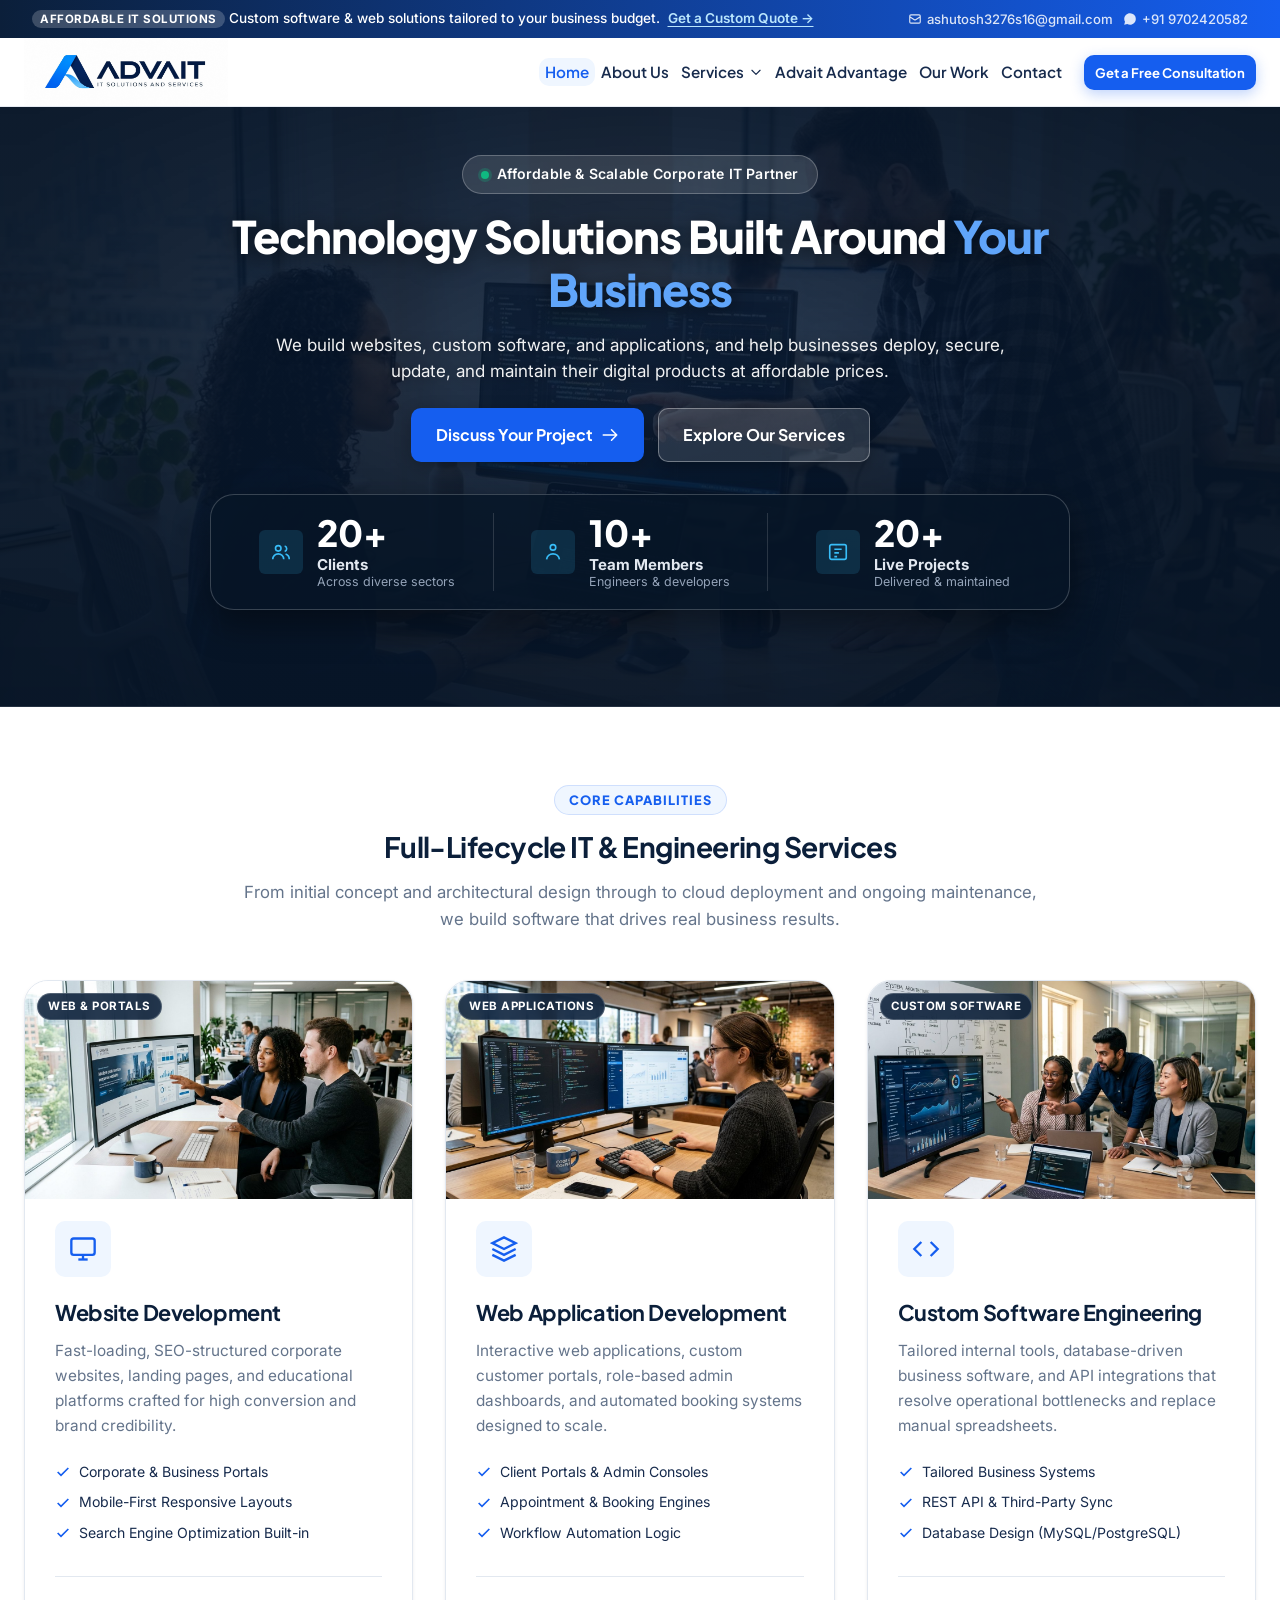
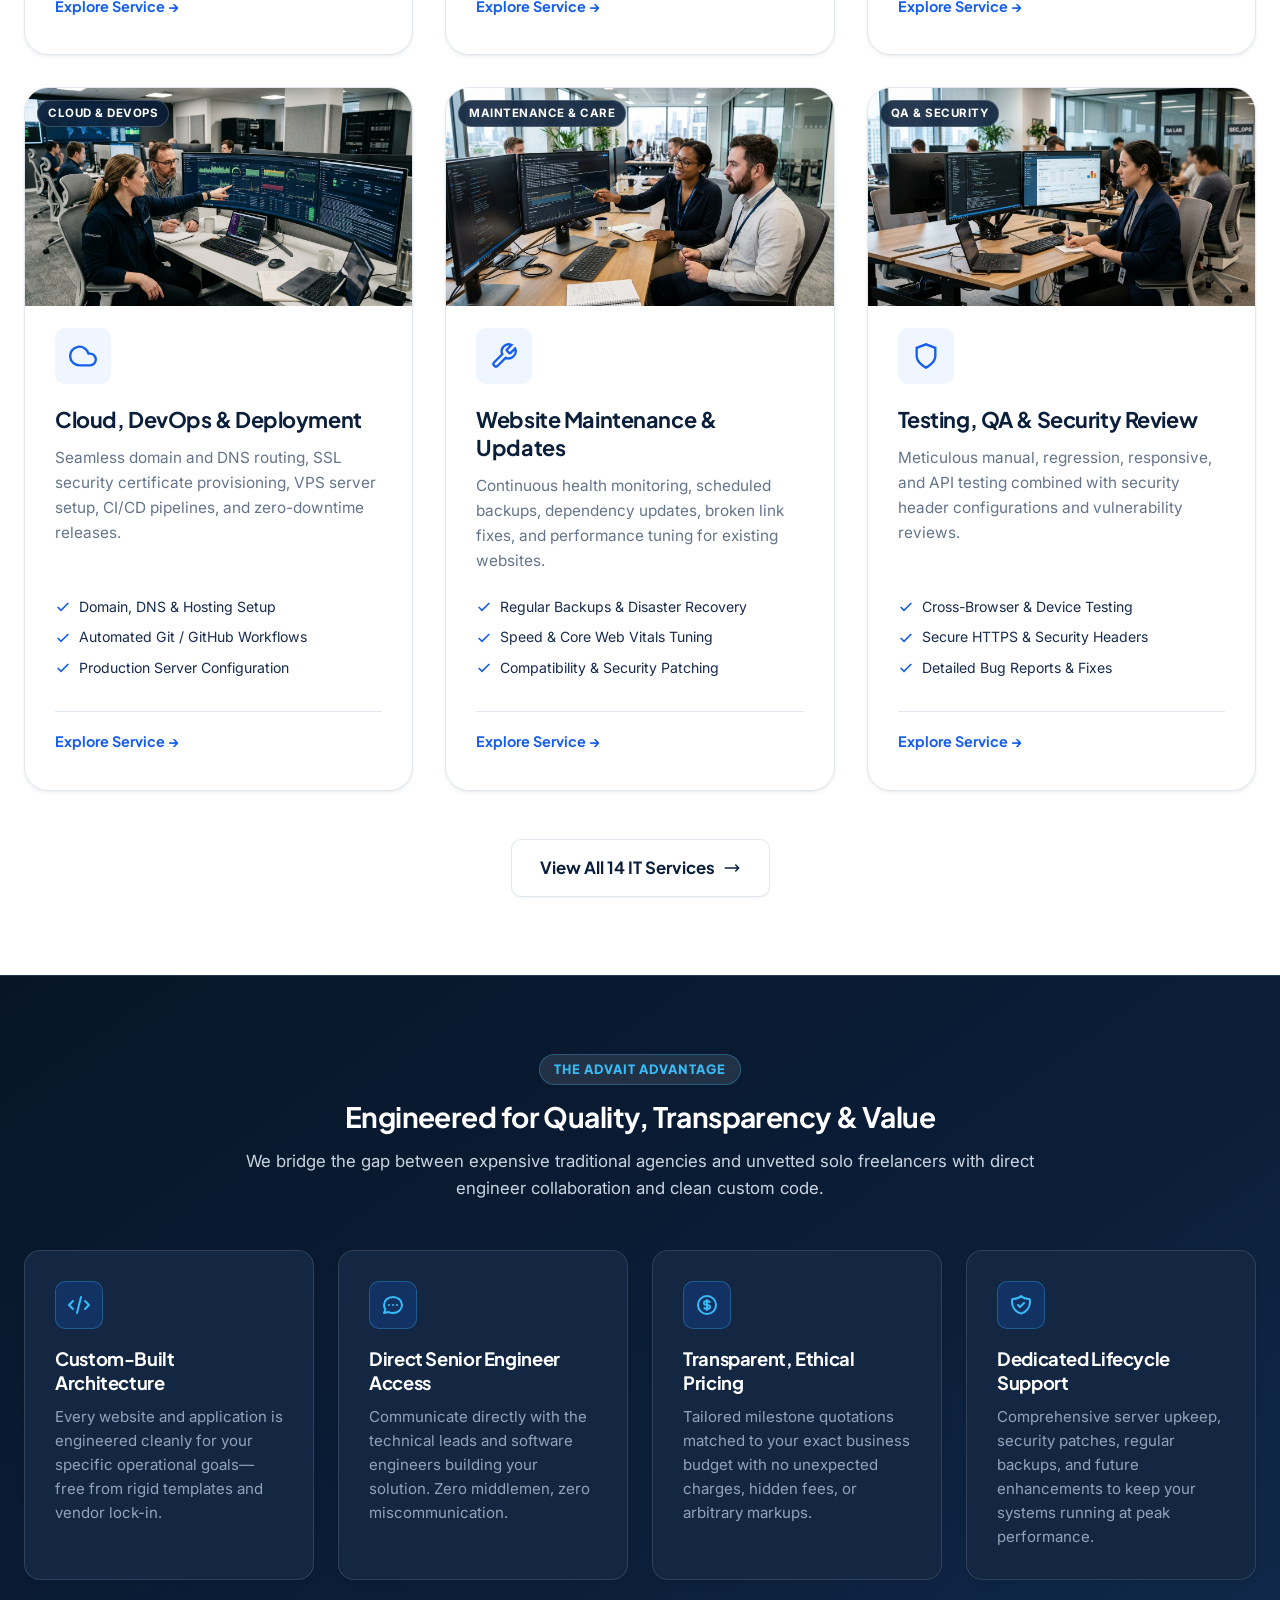
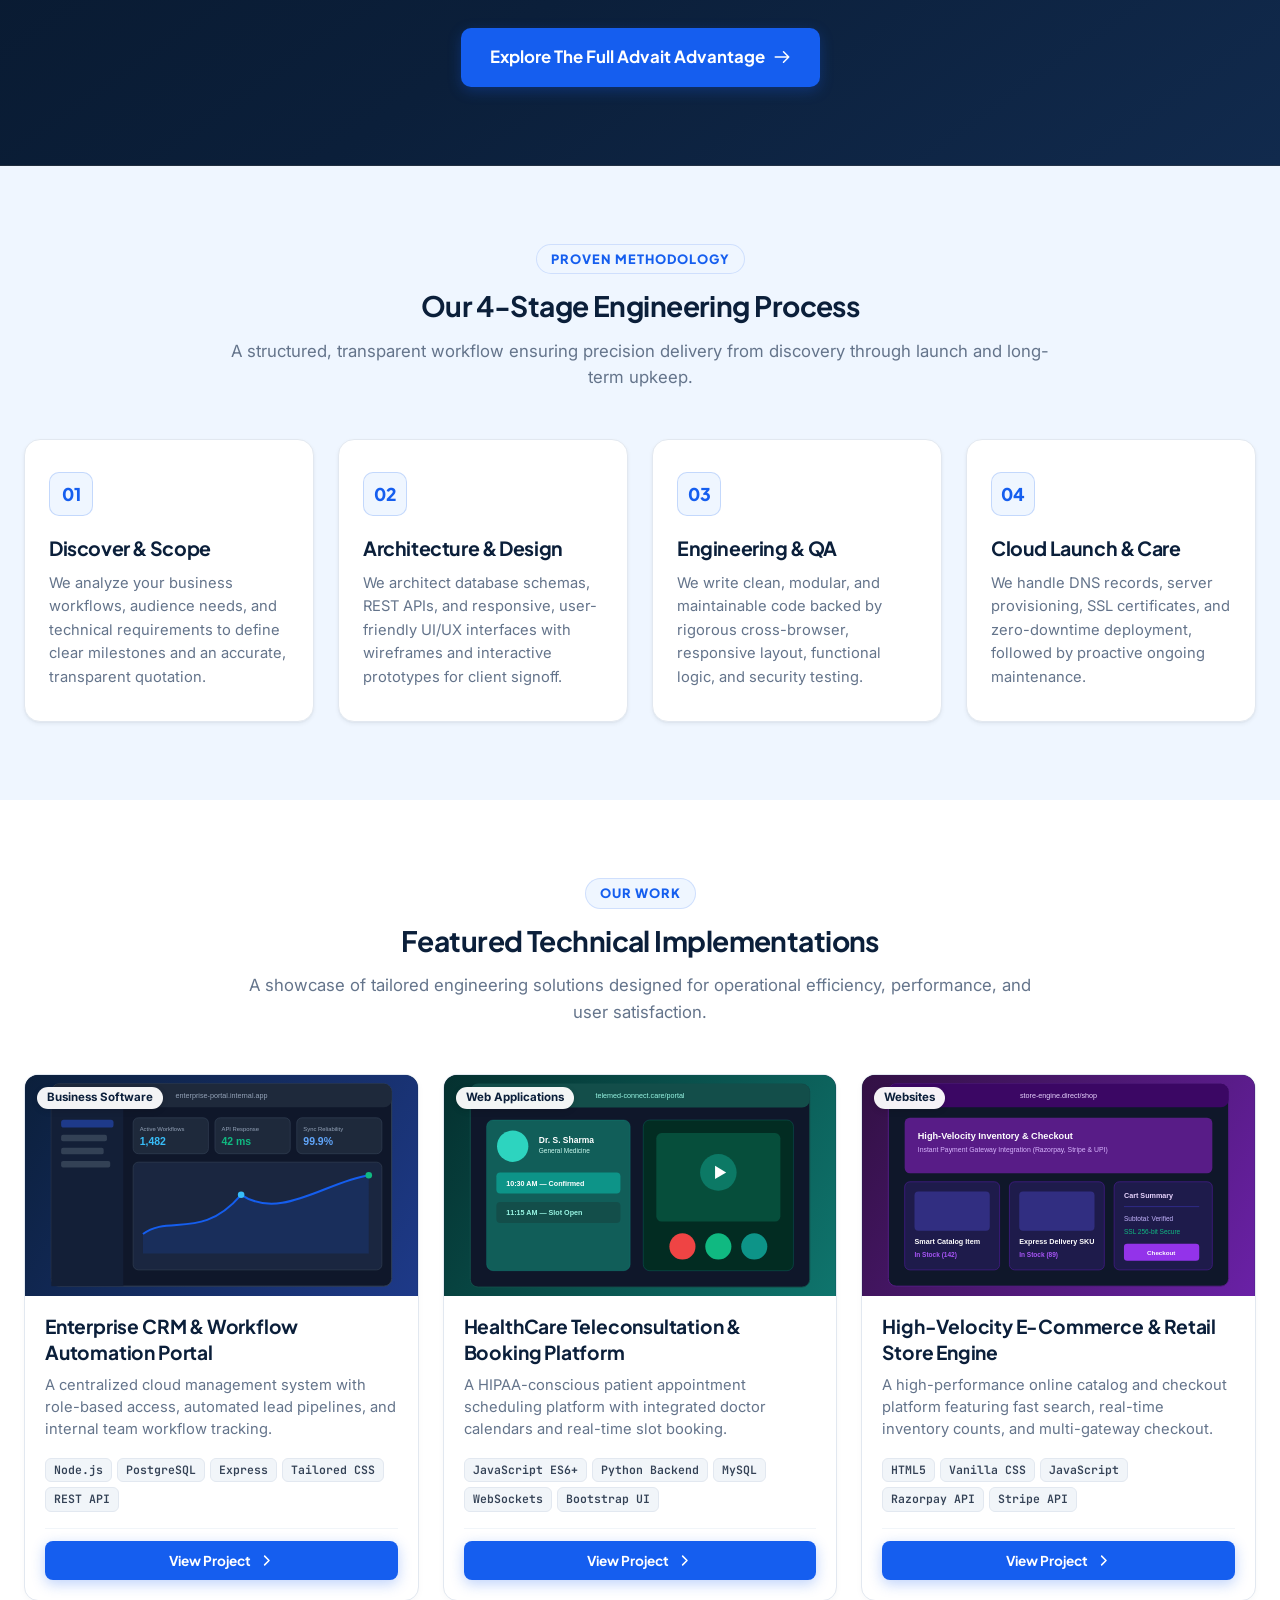
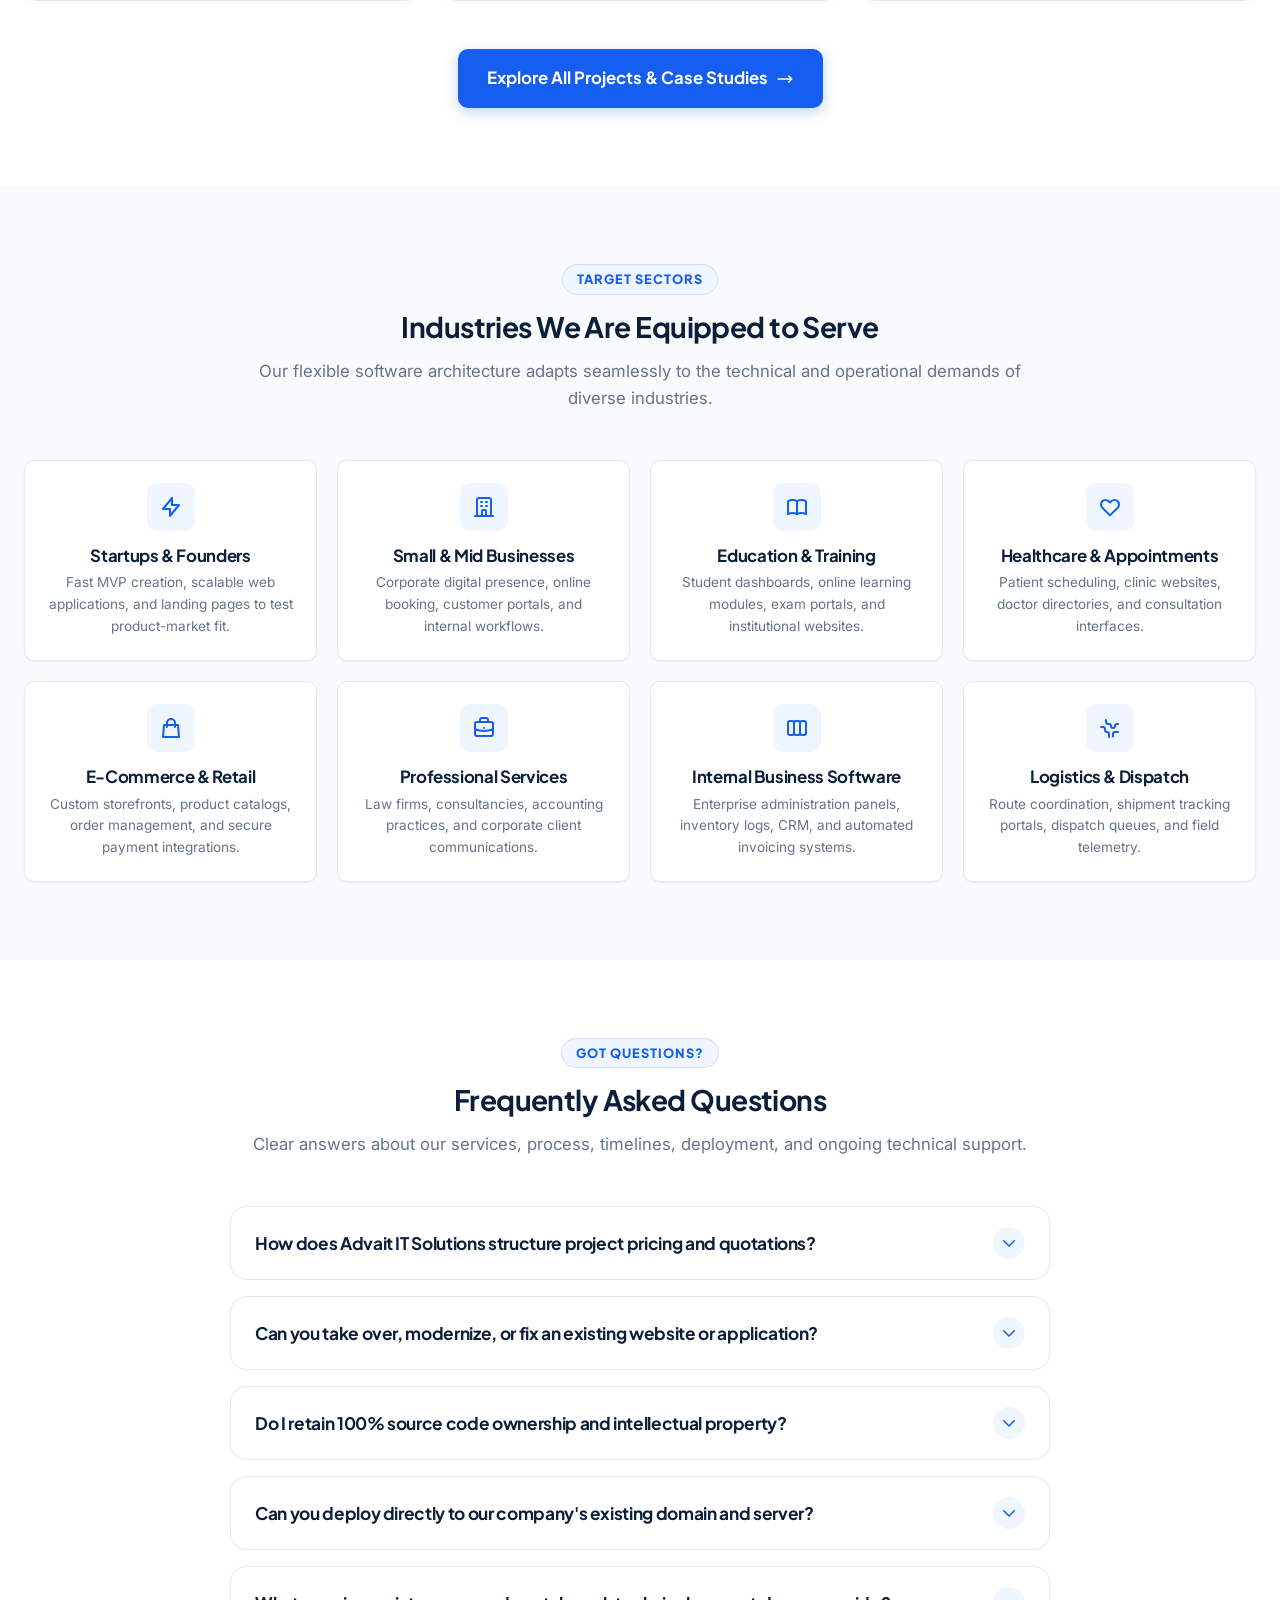
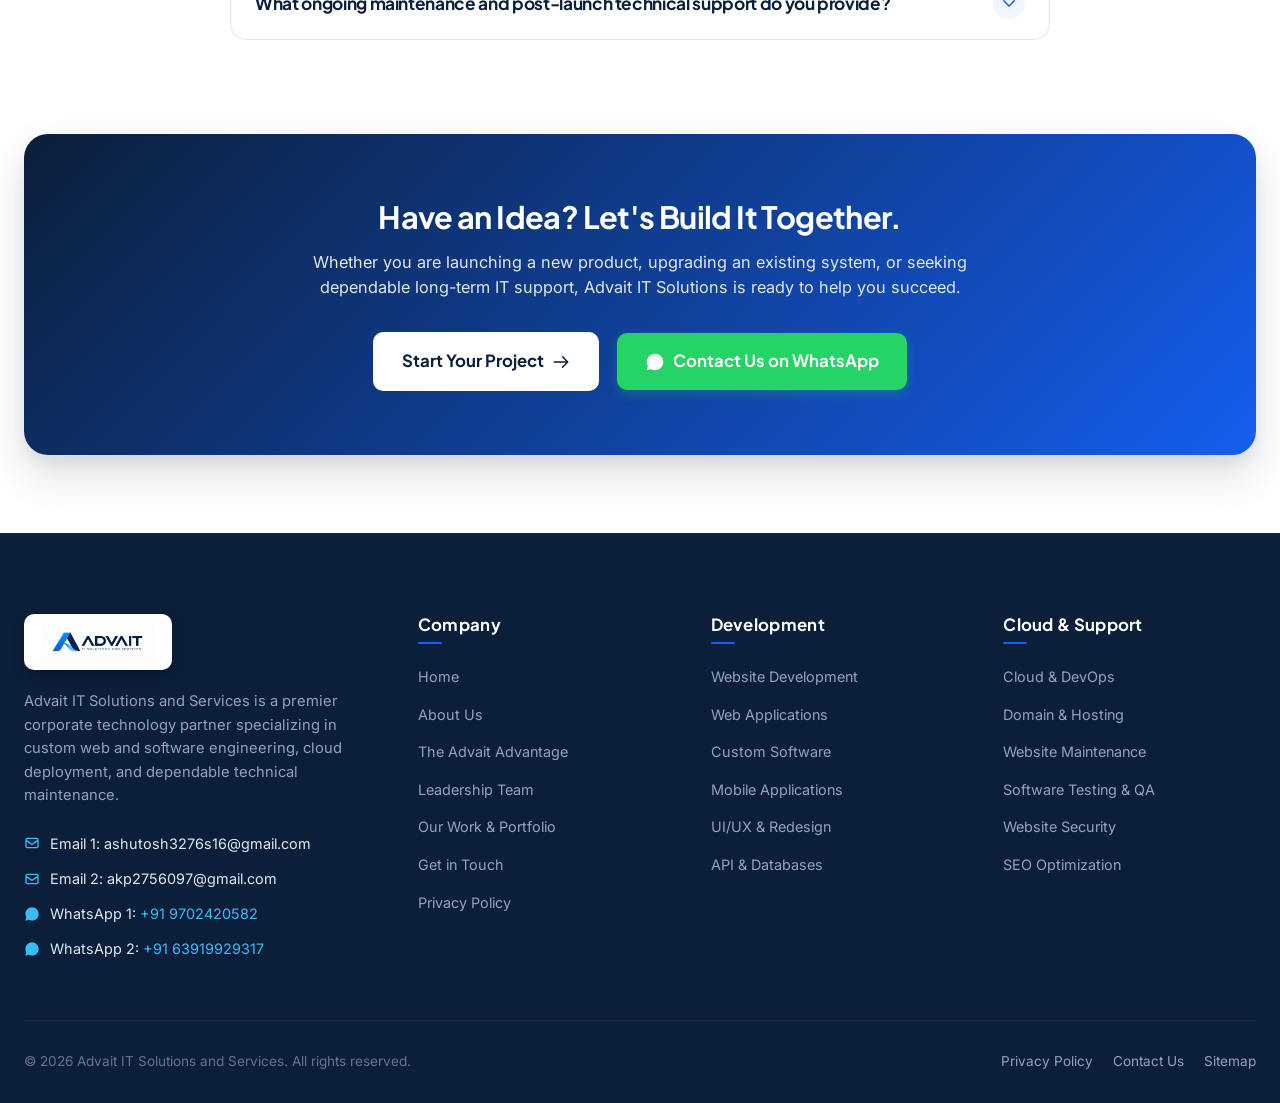
==== commit 9e26080f: "feat(services): complete UI/UX redesign of Services and Projects pages with compact hero, filter too" ====
--- a/index.html
+++ b/index.html
@@ -12,8 +12,8 @@
 <meta charset="UTF-8">
   <meta name="viewport" content="width=device-width, initial-scale=1.0">
   <title>Advait IT Solutions and Services | Software &amp; IT Solutions</title>
-  <meta name="description" content="Advait IT Solutions and Services is a premier IT and software development company in Mumbai offering custom software, web &amp; mobile apps, cloud, and AI solutions.">>
-  <meta name="keywords" content="Advait IT Solutions, Advait IT Solutions and Services, Advait IT Services, IT Services Company, Software Development Company, Website Development Company in Mumbai, Custom Software Development, Web Application Development, Mobile App Development Company, AI Development Services, IT Consulting Services, Cloud Solutions">>
+  <meta name="description" content="Advait IT Solutions and Services is a premier IT and software development company in Mumbai offering custom software, web &amp; mobile apps, cloud, and AI solutions.">
+  <meta name="keywords" content="Advait IT Solutions, Advait IT Solutions and Services, Advait IT Services, IT Services Company, Software Development Company, Website Development Company in Mumbai, Custom Software Development, Web Application Development, Mobile App Development Company, AI Development Services, IT Consulting Services, Cloud Solutions">
   <meta name="author" content="Advait IT Solutions and Services">
   <meta name="robots" content="index, follow">
 
@@ -23,8 +23,8 @@
   <!-- Open Graph / Facebook -->
   <meta property="og:type" content="website">
   <meta property="og:url" content="https://advaititsolutions.com/">
-  <meta property="og:title" content="Advait IT Solutions and Services | Software &amp; IT Solutions">>
-  <meta property="og:description" content="Premier IT services and software development company in Mumbai. Custom web applications, mobile apps, cloud infrastructure, AI solutions, and ongoing maintenance.">>
+  <meta property="og:title" content="Advait IT Solutions and Services | Software &amp; IT Solutions">
+  <meta property="og:description" content="Premier IT services and software development company in Mumbai. Custom web applications, mobile apps, cloud infrastructure, AI solutions, and ongoing maintenance.">
   <meta property="og:image" content="https://advaititsolutions.com/assets/images/hero-corporate-workspace.jpg">
   <meta property="og:site_name" content="Advait IT Solutions and Services">
   <meta property="og:locale" content="en_IN">
@@ -34,8 +34,8 @@
 
   <!-- Twitter Card -->
   <meta name="twitter:card" content="summary_large_image">
-  <meta name="twitter:title" content="Advait IT Solutions and Services | Software &amp; IT Solutions">>
-  <meta name="twitter:description" content="Premier IT services and software development company in Mumbai. Custom web applications, mobile apps, cloud infrastructure, AI solutions, and ongoing maintenance.">>
+  <meta name="twitter:title" content="Advait IT Solutions and Services | Software &amp; IT Solutions">
+  <meta name="twitter:description" content="Premier IT services and software development company in Mumbai. Custom web applications, mobile apps, cloud infrastructure, AI solutions, and ongoing maintenance.">
   <meta name="twitter:image" content="https://advaititsolutions.com/assets/images/hero-corporate-workspace.jpg">
 
   <!-- Favicon -->
@@ -494,8 +494,7 @@
               </li>
             </ul>
             <div class="service-card-footer">
-              <a href="services.html#web-dev" class="service-card-link">Learn More &rarr;</a>
-              <a href="contact.html?service=website-development" class="btn btn-outline-primary btn-sm">Request Quote</a>
+              <a href="services.html#web-dev" class="service-card-link">Explore Service &rarr;</a>
             </div>
           </div>
 
@@ -525,8 +524,7 @@
               </li>
             </ul>
             <div class="service-card-footer">
-              <a href="services.html#web-apps" class="service-card-link">Learn More &rarr;</a>
-              <a href="contact.html?service=web-applications" class="btn btn-outline-primary btn-sm">Request Quote</a>
+              <a href="services.html#web-apps" class="service-card-link">Explore Service &rarr;</a>
             </div>
           </div>
 
@@ -556,8 +554,7 @@
               </li>
             </ul>
             <div class="service-card-footer">
-              <a href="services.html#software-dev" class="service-card-link">Learn More &rarr;</a>
-              <a href="contact.html?service=software-engineering" class="btn btn-outline-primary btn-sm">Request Quote</a>
+              <a href="services.html#software-dev" class="service-card-link">Explore Service &rarr;</a>
             </div>
           </div>
 
@@ -587,8 +584,7 @@
               </li>
             </ul>
             <div class="service-card-footer">
-              <a href="services.html#cloud-devops" class="service-card-link">Learn More &rarr;</a>
-              <a href="contact.html?service=cloud-deployment" class="btn btn-outline-primary btn-sm">Request Quote</a>
+              <a href="services.html#cloud-devops" class="service-card-link">Explore Service &rarr;</a>
             </div>
           </div>
 
@@ -618,8 +614,7 @@
               </li>
             </ul>
             <div class="service-card-footer">
-              <a href="services.html#maintenance" class="service-card-link">Learn More &rarr;</a>
-              <a href="contact.html?service=maintenance" class="btn btn-outline-primary btn-sm">Request Quote</a>
+              <a href="services.html#maintenance" class="service-card-link">Explore Service &rarr;</a>
             </div>
           </div>
 
@@ -649,8 +644,7 @@
               </li>
             </ul>
             <div class="service-card-footer">
-              <a href="services.html#qa-testing" class="service-card-link">Learn More &rarr;</a>
-              <a href="contact.html?service=testing-qa" class="btn btn-outline-primary btn-sm">Request Quote</a>
+              <a href="services.html#testing-qa" class="service-card-link">Explore Service &rarr;</a>
             </div>
           </div>
         </div>
--- a/css/style.css
+++ b/css/style.css
@@ -461,6 +461,7 @@
   transition: transform var(--transition-fast);
 }
 
+.nav-item.dropdown.is-open .nav-link svg.chevron,
 .nav-item.dropdown:hover .nav-link svg.chevron,
 .nav-item.dropdown:focus-within .nav-link svg.chevron {
   transform: rotate(180deg);
@@ -488,6 +489,19 @@
   z-index: 1050;
 }
 
+/* Invisible Intent Bridge: eliminates dead-zone gap between navbar and dropdown panel */
+.dropdown-menu::before {
+  content: "";
+  position: absolute;
+  top: -16px;
+  left: 0;
+  right: 0;
+  height: 16px;
+  background: transparent;
+  pointer-events: auto;
+}
+
+.nav-item.dropdown.is-open .dropdown-menu,
 .nav-item.dropdown:hover .dropdown-menu,
 .nav-item.dropdown:focus-within .dropdown-menu {
   opacity: 1;
@@ -1622,14 +1636,22 @@
 
 .project-badge-category {
   position: absolute;
-  bottom: 14px;
-  left: 14px;
+  top: 12px;
+  left: 12px;
+  bottom: auto;
+  right: auto;
+  display: inline-flex;
+  align-items: center;
   background: rgba(255, 255, 255, 0.95);
+  backdrop-filter: blur(6px);
   color: var(--color-navy);
-  font-size: 0.75rem;
+  font-size: 0.72rem;
   font-weight: 700;
-  padding: 4px 12px;
+  padding: 4px 10px;
   border-radius: var(--radius-full);
+  box-shadow: 0 2px 6px rgba(0, 0, 0, 0.12);
+  line-height: 1.2;
+  z-index: 2;
 }
 
 .project-body {
@@ -2597,213 +2619,531 @@
    Services Page Detailed Cards & Sticky Sub-Navigation
    ========================================================================== */
 /* ==========================================================================
-   Services Page Responsive Category Grid Navigation
+   Services Page Visual-First Architecture & Grid
    ========================================================================== */
-.services-quicknav {
-  position: static;
-  background: var(--color-bg-light);
+body.modal-open {
+  overflow: hidden;
+}
+
+/* ==========================================================================
+   Services Page Visual-First Architecture & Grid (Premium Overhaul)
+   ========================================================================== */
+body.modal-open {
+  overflow: hidden;
+}
+
+/* Premium Services Hero Section */
+
+/* ==========================================================================
+   Services Page — Redesigned Compact Hero, Toolbar & Service Cards
+   ========================================================================== */
+
+/* Compact Hero Section */
+.services-hero-compact {
+  position: relative;
+  background: linear-gradient(180deg, #F0F6FE 0%, #FFFFFF 100%);
+  padding: 24px 0 16px 0;
   border-bottom: 1px solid var(--color-border);
-  padding: 36px 0 44px 0;
-  margin-bottom: 48px;
-  width: 100%;
-}
-
-.services-quicknav-header {
+  margin-bottom: 24px;
+}
+
+.services-hero-header {
   text-align: center;
-  margin-bottom: 22px;
-}
-
-.services-quicknav-title {
-  font-size: clamp(1.25rem, 2vw, 1.6rem);
-  font-weight: 700;
+  margin-bottom: 14px;
+}
+
+.services-hero-compact .services-hero-title {
+  font-family: var(--font-heading);
+  font-size: clamp(1.65rem, 2.8vw, 2.15rem);
+  font-weight: 800;
   color: var(--color-navy);
-  margin-top: 4px;
-  margin-bottom: 0;
-}
-
-.services-quicknav-grid {
-  display: grid;
-  grid-template-columns: repeat(4, minmax(0, 1fr));
-  gap: 12px;
-  width: 100%;
-}
-
-.quicknav-card {
-  display: flex;
-  align-items: center;
-  gap: 10px;
-  padding: 12px 16px;
+  margin: 0 0 6px 0;
+  letter-spacing: -0.025em;
+  line-height: 1.22;
+}
+
+.services-hero-compact .services-hero-subtitle {
+  font-size: clamp(0.90rem, 1.6vw, 1.02rem);
+  color: var(--color-text-secondary);
+  max-width: 680px;
+  margin: 0 auto 12px auto;
+  line-height: 1.45;
+}
+
+.services-hero-compact .services-hero-cta-wrap {
+  display: flex;
+  justify-content: center;
+  align-items: center;
+  margin-bottom: 14px;
+}
+
+.services-hero-cta {
+  display: inline-flex;
+  align-items: center;
+  gap: 6px;
+  padding: 7px 18px;
+  font-size: 0.86rem;
+  font-weight: 600;
+  border-radius: var(--radius-full);
+  box-shadow: 0 2px 8px rgba(21, 94, 239, 0.22);
+  transition: all 0.2s ease;
+}
+
+.services-hero-cta:hover {
+  transform: translateY(-1px);
+  box-shadow: 0 4px 14px rgba(21, 94, 239, 0.32);
+}
+
+/* Integrated Search & Filter Toolbar Card */
+.services-toolbar-card {
   background: #FFFFFF;
   border: 1px solid var(--color-border);
-  border-radius: var(--radius-md);
+  border-radius: var(--radius-xl);
+  padding: 12px 18px 10px;
+  box-shadow: 0 4px 16px -4px rgba(11, 31, 58, 0.06);
+  max-width: 1040px;
+  margin: 0 auto;
+}
+
+.services-toolbar-row {
+  display: flex;
+  flex-direction: column;
+  gap: 10px;
+  align-items: center;
+}
+
+@media (min-width: 992px) {
+  .services-toolbar-row {
+    flex-direction: row;
+    justify-content: space-between;
+    align-items: center;
+  }
+}
+
+.services-search-box {
+  position: relative;
+  display: flex;
+  align-items: center;
+  width: 100%;
+  max-width: 320px;
+  flex-shrink: 0;
+}
+
+.services-search-box .search-svg {
+  position: absolute;
+  left: 12px;
+  color: var(--color-text-muted);
+  pointer-events: none;
+}
+
+.services-search-input {
+  width: 100%;
+  padding: 7px 32px 7px 36px;
+  border: 1px solid var(--color-border);
+  border-radius: var(--radius-full);
+  background: #F8FAFC;
+  font-size: 0.84rem;
   color: var(--color-navy);
-  text-decoration: none;
-  box-shadow: var(--shadow-sm);
-  transition: all var(--transition-fast);
-}
-
-.quicknav-card:hover {
+  transition: all 0.2s ease;
+}
+
+.services-search-input:focus {
+  outline: none;
+  background: #FFFFFF;
+  border-color: var(--color-primary);
+  box-shadow: 0 0 0 3px rgba(21, 94, 239, 0.12);
+}
+
+.services-search-clear {
+  position: absolute;
+  right: 10px;
+  background: none;
+  border: none;
+  font-size: 1.15rem;
+  line-height: 1;
+  color: var(--color-text-muted);
+  cursor: pointer;
+  display: flex;
+  align-items: center;
+  justify-content: center;
+  width: 20px;
+  height: 20px;
+  border-radius: 50%;
+  transition: all 0.15s ease;
+}
+
+.services-search-clear:hover {
+  color: var(--color-navy);
+  background: #E2E8F0;
+}
+
+.services-filter-rail {
+  display: flex;
+  gap: 6px;
+  flex-wrap: wrap;
+  align-items: center;
+  justify-content: center;
+  width: 100%;
+  min-width: 0;
+  box-sizing: border-box;
+}
+
+.cat-pill {
+  display: inline-flex;
+  align-items: center;
+  gap: 6px;
+  background: #F8FAFC;
+  border: 1px solid #E2E8F0;
+  color: var(--color-navy);
+  padding: 5px 12px;
+  font-size: 0.80rem;
+  font-weight: 600;
+  border-radius: var(--radius-full);
+  cursor: pointer;
+  transition: all 0.2s cubic-bezier(0.16, 1, 0.3, 1);
+  white-space: nowrap;
+  user-select: none;
+}
+
+.cat-pill .cat-pill-count {
+  display: inline-flex;
+  align-items: center;
+  justify-content: center;
+  min-width: 18px;
+  height: 18px;
+  padding: 0 5px;
+  border-radius: 9px;
+  background: #E2E8F0;
+  color: var(--color-navy);
+  font-size: 0.70rem;
+  font-weight: 700;
+  transition: all 0.2s ease;
+}
+
+.cat-pill:hover {
   background: #FFFFFF;
   border-color: var(--color-primary);
   color: var(--color-primary);
-  transform: translateY(-2px);
-  box-shadow: var(--shadow-md);
-}
-
-.quicknav-card:focus-visible {
-  outline: 2px solid var(--color-primary);
-  outline-offset: 2px;
-}
-
-.quicknav-card.active {
+  transform: translateY(-1px);
+  box-shadow: 0 3px 8px rgba(21, 94, 239, 0.1);
+}
+
+.cat-pill:hover .cat-pill-count {
+  background: #DBEAFE;
+  color: var(--color-primary);
+}
+
+.cat-pill.active {
+  background: linear-gradient(135deg, var(--color-primary) 0%, #0086C9 100%);
+  border-color: var(--color-primary);
+  color: #FFFFFF;
+  box-shadow: 0 3px 12px rgba(21, 94, 239, 0.25);
+  transform: translateY(-1px);
+}
+
+.cat-pill.active .cat-pill-count {
+  background: rgba(255, 255, 255, 0.28);
+  color: #FFFFFF;
+}
+
+.services-status-bar {
+  display: flex;
+  align-items: center;
+  justify-content: space-between;
+  margin-top: 8px;
+  padding-top: 6px;
+  border-top: 1px dashed #F1F5F9;
+  font-size: 0.76rem;
+  color: var(--color-text-muted);
+}
+
+.services-status-bar strong {
+  color: var(--color-navy);
+}
+
+/* Services Grid & Cards */
+.services-grid-section {
+  padding-bottom: 60px;
+}
+
+.advait-services-grid {
+  display: grid;
+  grid-template-columns: repeat(3, 1fr);
+  gap: 20px;
+}
+
+@media (max-width: 991px) {
+  .advait-services-grid {
+    grid-template-columns: repeat(2, 1fr);
+    gap: 16px;
+  }
+}
+
+@media (max-width: 640px) {
+  .advait-services-grid {
+    grid-template-columns: 1fr;
+    gap: 14px;
+  }
+}
+
+.advait-service-card {
+  background: #FFFFFF;
+  border: 1px solid var(--color-border);
+  border-radius: 12px;
+  padding: 18px 18px 16px 18px;
+  display: flex;
+  flex-direction: column;
+  min-height: 220px;
+  box-shadow: 0 1px 3px rgba(11, 31, 58, 0.05);
+  transition: transform 0.22s cubic-bezier(0.16, 1, 0.3, 1), box-shadow 0.22s ease, border-color 0.22s ease;
+  scroll-margin-top: calc(var(--announcement-height) + var(--navbar-height) + 20px);
+  position: relative;
+}
+
+.advait-service-card:hover {
+  transform: translateY(-3px);
+  border-color: #BFDBFE;
+  box-shadow: 0 10px 24px -6px rgba(21, 94, 239, 0.12), 0 2px 6px rgba(11, 31, 58, 0.04);
+}
+
+.advait-service-card.card-highlighted {
+  border-color: var(--color-primary);
+  box-shadow: 0 0 0 3px rgba(21, 94, 239, 0.25), 0 12px 28px rgba(21, 94, 239, 0.14);
+  animation: pulseCardHighlight 2s ease-out;
+}
+
+.advait-card-header {
+  display: flex;
+  align-items: center;
+  justify-content: space-between;
+  margin-bottom: 12px;
+}
+
+.advait-card-icon-wrap {
+  width: 40px;
+  height: 40px;
+  border-radius: 10px;
+  background: linear-gradient(135deg, #EFF6FF 0%, #DBEAFE 100%);
+  display: flex;
+  align-items: center;
+  justify-content: center;
+  color: var(--color-primary);
+  flex-shrink: 0;
+  transition: transform 0.2s ease;
+}
+
+.advait-service-card:hover .advait-card-icon-wrap {
+  transform: scale(1.06);
+}
+
+.advait-card-category {
+  display: inline-block;
+  font-size: 0.72rem;
+  font-weight: 600;
+  letter-spacing: 0.02em;
+  color: var(--color-primary);
+  background: #EFF8FF;
+  border: 1px solid #DBEAFE;
+  padding: 2px 8px;
+  border-radius: 4px;
+}
+
+.advait-card-title {
+  font-family: var(--font-heading);
+  font-size: 1.05rem;
+  font-weight: 700;
+  color: var(--color-navy);
+  margin: 0 0 6px 0;
+  line-height: 1.32;
+}
+
+.advait-card-desc {
+  font-size: 0.85rem;
+  color: var(--color-text-secondary);
+  line-height: 1.48;
+  margin: 0 0 14px 0;
+  display: -webkit-box;
+  -webkit-line-clamp: 3;
+  -webkit-box-orient: vertical;
+  overflow: hidden;
+  min-height: 3.8em;
+}
+
+.advait-card-footer {
+  margin-top: auto;
+  padding-top: 12px;
+  border-top: 1px solid #F1F5F9;
+  display: flex;
+  align-items: center;
+  justify-content: space-between;
+  gap: 10px;
+}
+
+.advait-card-cta {
+  display: inline-flex;
+  align-items: center;
+  gap: 5px;
+  padding: 6px 12px;
+  font-size: 0.80rem;
+  font-weight: 600;
+  border-radius: 6px;
+  background: #F0F6FE;
+  border: 1px solid #BFDBFE;
+  color: var(--color-primary);
+  cursor: pointer;
+  transition: all 0.2s ease;
+}
+
+.advait-card-cta:hover {
   background: var(--color-primary);
   border-color: var(--color-primary);
   color: #FFFFFF;
-  box-shadow: 0 4px 14px rgba(21, 94, 239, 0.28);
-}
-
-.quicknav-card.active .quicknav-badge {
-  background: rgba(255, 255, 255, 0.22);
-  color: #FFFFFF;
-}
-
-.quicknav-card.active .quicknav-label {
-  color: #FFFFFF;
+}
+
+.advait-card-cta svg {
+  transition: transform 0.2s ease;
+}
+
+.advait-card-cta:hover svg {
+  transform: translateX(3px);
+}
+
+.advait-card-quote-link {
+  font-size: 0.80rem;
+  font-weight: 600;
+  color: var(--color-text-secondary);
+  text-decoration: none;
+  display: inline-flex;
+  align-items: center;
+  gap: 3px;
+  transition: color 0.2s ease;
+  white-space: nowrap;
+}
+
+.advait-card-quote-link:hover {
+  color: var(--color-primary);
+  text-decoration: underline;
+}
+
+/* Empty State */
+.services-empty-state {
+  text-align: center;
+  padding: 44px 20px;
+  background: #F8FAFC;
+  border: 1px dashed var(--color-border);
+  border-radius: var(--radius-lg);
+  margin-bottom: 24px;
+}
+
+.services-empty-state .empty-state-icon {
+  width: 52px;
+  height: 52px;
+  border-radius: 50%;
+  background: var(--color-primary-light);
+  color: var(--color-primary);
+  display: flex;
+  align-items: center;
+  justify-content: center;
+  margin: 0 auto 12px;
+}
+
+.services-empty-state h3 {
+  font-size: 1.15rem;
   font-weight: 700;
-}
-
-.quicknav-badge {
-  font-size: 0.72rem;
+  color: var(--color-navy);
+  margin-bottom: 6px;
+}
+
+.services-empty-state p {
+  font-size: 0.88rem;
+  color: var(--color-text-muted);
+  margin-bottom: 16px;
+}
+
+/* Modal Enhancements */
+.modal-service-title {
+  font-size: 1.30rem;
   font-weight: 700;
-  font-family: var(--font-code);
-  background: var(--color-bg-light);
-  color: var(--color-primary);
-  padding: 3px 8px;
-  border-radius: var(--radius-sm);
-  flex-shrink: 0;
-  transition: all var(--transition-fast);
-}
-
-.quicknav-label {
-  font-size: 0.88rem;
-  font-weight: 600;
   color: var(--color-navy);
-  white-space: nowrap;
+  margin: 4px 0 0 0;
+}
+
+.modal-media-banner {
+  width: 100%;
+  max-height: 180px;
+  border-radius: var(--radius-md);
   overflow: hidden;
-  text-overflow: ellipsis;
-  transition: color var(--transition-fast);
-}
-
-.service-detail-card {
-  background: #FFFFFF;
+  margin-bottom: 18px;
   border: 1px solid var(--color-border);
-  border-radius: var(--radius-xl);
-  padding: 44px;
-  margin-bottom: 40px;
-  box-shadow: var(--shadow-sm);
-  transition: all var(--transition-normal);
-  scroll-margin-top: calc(var(--announcement-height) + var(--navbar-height) + 24px);
-}
-
-.service-detail-card:hover {
-  box-shadow: var(--shadow-lg);
-  border-color: rgba(21, 94, 239, 0.35);
-}
-
-.service-detail-header {
-  display: flex;
-  align-items: center;
-  gap: 16px;
-  margin-bottom: 16px;
-}
-
-.service-detail-header .service-icon-box {
-  margin-bottom: 0;
-  flex-shrink: 0;
-}
-
-.service-cat-kicker {
-  font-size: 0.8rem;
-  font-weight: 700;
-  color: var(--color-primary);
-  text-transform: uppercase;
-  letter-spacing: 0.8px;
-  display: block;
-}
-
-.service-detail-title {
-  font-size: 1.6rem;
-  margin: 0;
-}
-
-.service-actions-row {
-  margin-top: 28px;
-  display: flex;
-  gap: 14px;
-  align-items: center;
-  flex-wrap: wrap;
-}
-
-.service-detail-image-wrap {
-  position: relative;
+  background: var(--color-bg-subtle);
+}
+
+.modal-media-banner img {
   width: 100%;
-  border-radius: var(--radius-lg);
-  overflow: hidden;
-  margin: 20px 0 24px;
-  border: 1px solid var(--color-border);
-  box-shadow: var(--shadow-sm);
-  background-color: var(--color-bg-subtle);
-}
-
-.service-detail-image {
-  width: 100%;
-  height: auto;
-  aspect-ratio: 16 / 9;
+  height: 180px;
   object-fit: cover;
   display: block;
 }
 
+.modal-desc {
+  font-size: 0.94rem;
+  line-height: 1.6;
+  color: var(--color-text-main);
+  margin-bottom: 20px;
+}
+
+.modal-desc em {
+  font-style: italic;
+  color: var(--color-navy);
+  display: block;
+  margin-top: 10px;
+  padding: 10px 14px;
+  background: var(--color-bg-subtle);
+  border-left: 3px solid var(--color-primary);
+  border-radius: 0 4px 4px 0;
+  font-size: 0.90rem;
+}
 
 .service-meta-grid {
   display: grid;
   grid-template-columns: repeat(3, 1fr);
-  gap: 24px;
-  margin: 28px 0;
-  padding: 24px;
+  gap: 16px;
+  margin: 20px 0;
+  padding: 18px;
   background: var(--color-bg-subtle);
-  border-radius: var(--radius-lg);
+  border-radius: 8px;
   border: 1px solid var(--color-border);
 }
 
 .service-meta-block h4 {
-  font-size: 0.84rem;
+  font-size: 0.78rem;
   text-transform: uppercase;
   letter-spacing: 0.8px;
   color: var(--color-primary);
-  margin-bottom: 8px;
+  margin-bottom: 4px;
 }
 
 .service-meta-block p {
-  font-size: 0.92rem;
+  font-size: 0.88rem;
   margin: 0;
   color: var(--color-text-main);
-  line-height: 1.5;
+  line-height: 1.45;
 }
 
 .service-tags-wrap {
   display: flex;
   flex-wrap: wrap;
-  gap: 8px;
-  margin-top: 18px;
+  gap: 6px;
+  margin-top: 12px;
 }
 
 .service-pill-tag {
   background: #FFFFFF;
   border: 1px solid var(--color-border);
-  font-size: 0.74rem;
+  font-size: 0.72rem;
   font-weight: 600;
   color: var(--color-navy);
-  padding: 5px 14px;
+  padding: 3px 10px;
   border-radius: var(--radius-full);
 }
 
@@ -3535,3 +3875,954 @@
 .modal-section-block-last {
   margin-bottom: 28px;
 }
+
+#comparison,
+#leadership {
+  scroll-margin-top: calc(var(--announcement-height) + var(--navbar-height) + 24px);
+}
+
+.checkbox-label.is-invalid input[type="checkbox"] {
+  outline: 2px solid #EF4444;
+  outline-offset: 2px;
+}
+
+
+/* ==========================================================================
+   ADVait Premium Hero Design System (Multi-Page Cohesive Framework)
+   ========================================================================== */
+
+/* Shared Status Pills */
+.hero-status-pill {
+  display: inline-flex;
+  align-items: center;
+  gap: 8px;
+  font-family: var(--font-heading);
+  font-size: 0.8rem;
+  font-weight: 700;
+  color: var(--color-primary);
+  background: rgba(21, 94, 239, 0.08);
+  border: 1px solid rgba(21, 94, 239, 0.18);
+  padding: 5px 14px;
+  border-radius: var(--radius-full);
+  margin-bottom: 16px;
+  letter-spacing: 0.02em;
+}
+
+.hero-status-pill.inline-flex {
+  display: inline-flex;
+}
+
+.hero-status-dot {
+  width: 8px;
+  height: 8px;
+  border-radius: 50%;
+  background: #10B981;
+  box-shadow: 0 0 0 3px rgba(16, 185, 129, 0.2);
+  display: inline-block;
+  flex-shrink: 0;
+}
+
+.hero-status-dot.pulse-green {
+  animation: pulseGreen 2s infinite;
+}
+
+@keyframes pulseGreen {
+  0% { box-shadow: 0 0 0 0 rgba(16, 185, 129, 0.4); }
+  70% { box-shadow: 0 0 0 6px rgba(16, 185, 129, 0); }
+  100% { box-shadow: 0 0 0 0 rgba(16, 185, 129, 0); }
+}
+
+/* 2. INNER PAGE SPLIT HERO (About, Advantage, Projects, Contact) */
+.advait-inner-hero {
+  position: relative;
+  background: linear-gradient(180deg, #F4F8FD 0%, #FFFFFF 100%);
+  padding: 38px 0 32px 0;
+  border-bottom: 1px solid var(--color-border);
+}
+
+.inner-hero-split {
+  display: grid;
+  grid-template-columns: 1.2fr 0.8fr;
+  gap: 40px;
+  align-items: center;
+}
+
+.inner-hero-title {
+  font-family: var(--font-heading);
+  font-size: clamp(1.8rem, 2.6vw, 2.35rem);
+  font-weight: 800;
+  color: var(--color-navy);
+  line-height: 1.22;
+  letter-spacing: -0.025em;
+  margin: 0 0 12px 0;
+}
+
+.inner-hero-lead {
+  font-size: 0.98rem;
+  line-height: 1.55;
+  color: var(--color-text-secondary);
+  margin: 0 0 20px 0;
+}
+
+.inner-hero-lead.max-w-650 {
+  max-width: 650px;
+  margin-left: auto;
+  margin-right: auto;
+}
+
+.inner-hero-lead.max-w-600 {
+  max-width: 600px;
+  margin-left: auto;
+  margin-right: auto;
+}
+
+.inner-hero-highlights {
+  display: flex;
+  gap: 10px;
+  flex-wrap: wrap;
+}
+
+.inner-highlight-pill {
+  display: inline-flex;
+  align-items: center;
+  gap: 6px;
+  background: #FFFFFF;
+  border: 1px solid var(--color-border);
+  border-radius: var(--radius-full);
+  padding: 5px 12px;
+  font-size: 0.82rem;
+  font-weight: 600;
+  color: var(--color-navy);
+  box-shadow: 0 1px 3px rgba(11, 31, 58, 0.04);
+}
+
+.inner-highlight-pill svg {
+  color: var(--color-primary);
+}
+
+/* About Hero Frame */
+.about-hero-frame {
+  position: relative;
+  border-radius: var(--radius-xl);
+  overflow: hidden;
+  border: 1px solid var(--color-border);
+  box-shadow: 0 14px 34px -8px rgba(11, 31, 58, 0.12);
+  background: #FFFFFF;
+}
+
+.about-hero-img {
+  width: 100%;
+  height: 250px;
+  object-fit: cover;
+  display: block;
+}
+
+.about-hero-badge {
+  position: absolute;
+  bottom: 12px;
+  left: 12px;
+  right: 12px;
+  background: rgba(7, 21, 39, 0.85);
+  backdrop-filter: blur(8px);
+  -webkit-backdrop-filter: blur(8px);
+  color: #FFFFFF;
+  padding: 8px 14px;
+  border-radius: var(--radius-md);
+  font-size: 0.82rem;
+  font-weight: 600;
+  display: flex;
+  align-items: center;
+  gap: 8px;
+  border: 1px solid rgba(255, 255, 255, 0.15);
+}
+
+/* Advantage Hero Preview Card */
+.advantage-preview-card {
+  background: #FFFFFF;
+  border: 1px solid var(--color-border);
+  border-radius: var(--radius-xl);
+  padding: 20px 22px;
+  box-shadow: 0 14px 36px -8px rgba(11, 31, 58, 0.09);
+}
+
+.adv-preview-header {
+  display: flex;
+  justify-content: space-between;
+  align-items: center;
+  padding-bottom: 10px;
+  border-bottom: 1px solid var(--color-border-subtle);
+  margin-bottom: 12px;
+}
+
+.adv-preview-kicker {
+  font-size: 0.78rem;
+  font-weight: 800;
+  text-transform: uppercase;
+  letter-spacing: 0.05em;
+  color: var(--color-text-muted);
+}
+
+.adv-preview-badge {
+  font-size: 0.74rem;
+  font-weight: 700;
+  background: #ECFDF5;
+  color: #059669;
+  border: 1px solid #A7F3D0;
+  padding: 3px 8px;
+  border-radius: var(--radius-full);
+}
+
+.adv-preview-rows {
+  display: flex;
+  flex-direction: column;
+  gap: 8px;
+}
+
+.adv-row-item {
+  padding: 8px 12px;
+  border-radius: var(--radius-md);
+  font-size: 0.82rem;
+  line-height: 1.4;
+}
+
+.adv-row-item.is-negative {
+  background: #F8FAFC;
+  border: 1px solid #E2E8F0;
+  color: #475467;
+}
+
+.adv-row-item.is-positive {
+  background: #EFF6FF;
+  border: 1px solid #BFDBFE;
+  color: var(--color-navy);
+  font-weight: 600;
+}
+
+.adv-row-label {
+  display: block;
+  font-size: 0.74rem;
+  font-weight: 700;
+  text-transform: uppercase;
+  letter-spacing: 0.02em;
+  margin-bottom: 2px;
+}
+
+.adv-row-item.is-negative .adv-row-label {
+  color: #64748B;
+}
+
+.adv-row-item.is-positive .adv-row-label {
+  color: var(--color-primary);
+}
+
+/* Contact Quick Chips in Hero */
+.contact-quick-chips {
+  display: flex;
+  align-items: center;
+  justify-content: center;
+  gap: 12px;
+  flex-wrap: wrap;
+  margin-top: 14px;
+}
+
+.contact-chip-item {
+  display: inline-flex;
+  align-items: center;
+  gap: 6px;
+  background: #FFFFFF;
+  border: 1px solid var(--color-border);
+  border-radius: var(--radius-full);
+  padding: 6px 14px;
+  font-size: 0.82rem;
+  font-weight: 600;
+  color: var(--color-navy);
+  transition: all var(--transition-fast);
+  box-shadow: 0 1px 3px rgba(11, 31, 58, 0.04);
+}
+
+a.contact-chip-item:hover {
+  background: var(--color-primary);
+  color: #FFFFFF;
+  border-color: var(--color-primary);
+  transform: translateY(-1px);
+}
+
+.contact-chip-item.chip-static {
+  background: #F8FAFC;
+  color: var(--color-text-muted);
+}
+
+/* Projects Integrated Toolbar in Hero */
+.projects-hero-header {
+  margin-bottom: 18px;
+}
+
+.projects-toolbar-card {
+  background: #FFFFFF;
+  border: 1px solid var(--color-border);
+  border-radius: var(--radius-xl);
+  padding: 16px 20px 12px;
+  box-shadow: 0 4px 16px -4px rgba(11, 31, 58, 0.06);
+  max-width: 960px;
+  margin: 0 auto;
+}
+
+.projects-toolbar-top {
+  margin-bottom: 12px;
+}
+
+.projects-search-wrap {
+  position: relative;
+  display: flex;
+  align-items: center;
+}
+
+.projects-search-wrap .search-svg {
+  position: absolute;
+  left: 14px;
+  color: var(--color-text-muted);
+  pointer-events: none;
+}
+
+.projects-search-input {
+  width: 100%;
+  padding: 9px 14px 9px 40px;
+  border: 1px solid var(--color-border);
+  border-radius: var(--radius-full);
+  background: #F8FAFC;
+  font-size: 0.88rem;
+  color: var(--color-navy);
+  transition: all var(--transition-fast);
+}
+
+.projects-search-input:focus {
+  outline: none;
+  background: #FFFFFF;
+  border-color: var(--color-primary);
+  box-shadow: 0 0 0 3px rgba(21, 94, 239, 0.12);
+}
+
+.projects-filter-rail {
+  display: flex;
+  gap: 8px;
+  flex-wrap: wrap;
+  align-items: center;
+}
+
+.project-cat-pill,
+.filter-btn {
+  padding: 6px 14px;
+  font-size: 0.82rem;
+  font-weight: 600;
+  border-radius: var(--radius-full);
+  border: 1px solid var(--color-border);
+  background: #FFFFFF;
+  color: var(--color-text-main);
+  cursor: pointer;
+  transition: all var(--transition-fast);
+}
+
+.project-cat-pill:hover,
+.filter-btn:hover {
+  background: var(--color-bg-subtle);
+  border-color: var(--color-primary);
+}
+
+.project-cat-pill.active,
+.filter-btn.active {
+  background: var(--color-primary);
+  color: #FFFFFF;
+  border-color: var(--color-primary);
+  box-shadow: 0 2px 6px rgba(21, 94, 239, 0.25);
+}
+
+.projects-meta-status {
+  margin-top: 10px;
+  padding-top: 8px;
+  border-top: 1px solid var(--color-border-subtle);
+  font-size: 0.82rem;
+  color: var(--color-text-muted);
+  text-align: right;
+}
+
+/* Document Header (Privacy Policy) */
+.advait-doc-header {
+  background: #F8FAFC;
+  border-bottom: 1px solid var(--color-border);
+  padding: 36px 0 28px;
+}
+
+.doc-header-inner {
+  text-align: left;
+}
+
+.doc-badge {
+  display: inline-block;
+  font-family: var(--font-heading);
+  font-size: 0.78rem;
+  font-weight: 700;
+  text-transform: uppercase;
+  letter-spacing: 0.06em;
+  color: var(--color-primary);
+  margin-bottom: 8px;
+}
+
+.doc-title {
+  font-family: var(--font-heading);
+  font-size: clamp(2rem, 3vw, 2.5rem);
+  font-weight: 800;
+  color: var(--color-navy);
+  margin: 0 0 10px 0;
+  letter-spacing: -0.025em;
+}
+
+.doc-subtitle {
+  font-size: 0.98rem;
+  line-height: 1.55;
+  color: var(--color-text-secondary);
+  max-width: 680px;
+  margin: 0 0 16px 0;
+}
+
+.doc-meta-bar {
+  display: flex;
+  align-items: center;
+  gap: 12px;
+  font-size: 0.82rem;
+  color: var(--color-text-muted);
+  flex-wrap: wrap;
+}
+
+.doc-meta-sep {
+  color: var(--color-border);
+}
+
+/* Premium 404 Canvas */
+.advait-error-section {
+  min-height: calc(100vh - 280px);
+  display: flex;
+  align-items: center;
+  justify-content: center;
+  padding: 60px 0;
+  background: radial-gradient(circle at 50% 30%, #EEF4FD 0%, #FFFFFF 70%);
+}
+
+.error-visual-canvas {
+  position: relative;
+  display: inline-flex;
+  align-items: center;
+  justify-content: center;
+  margin-bottom: 24px;
+}
+
+.error-code-badge {
+  font-family: var(--font-heading);
+  font-size: clamp(5.5rem, 12vw, 9.5rem);
+  font-weight: 900;
+  line-height: 1;
+  letter-spacing: -0.05em;
+  background: linear-gradient(135deg, var(--color-primary) 0%, #0086C9 50%, var(--color-navy) 100%);
+  -webkit-background-clip: text;
+  -webkit-text-fill-color: transparent;
+  user-select: none;
+}
+
+.error-headline {
+  font-family: var(--font-heading);
+  font-size: clamp(1.8rem, 3vw, 2.4rem);
+  font-weight: 800;
+  color: var(--color-navy);
+  margin: 0 0 12px 0;
+  letter-spacing: -0.02em;
+}
+
+.error-sublead {
+  font-size: 1.05rem;
+  line-height: 1.6;
+  color: var(--color-text-secondary);
+  max-width: 540px;
+  margin: 0 auto 28px auto;
+}
+
+.error-cta-group {
+  display: flex;
+  gap: 12px;
+  justify-content: center;
+  align-items: center;
+  flex-wrap: wrap;
+  margin-bottom: 28px;
+}
+
+.error-popular-links {
+  display: flex;
+  align-items: center;
+  justify-content: center;
+  gap: 10px;
+  flex-wrap: wrap;
+  font-size: 0.85rem;
+  color: var(--color-text-muted);
+}
+
+.error-popular-links a {
+  color: var(--color-primary);
+  font-weight: 600;
+  text-decoration: underline;
+  text-underline-offset: 3px;
+}
+
+.error-popular-links .sep {
+  color: var(--color-border);
+}
+
+
+/* Guarantee immediate full visibility for all above-the-fold hero elements */
+.advait-inner-hero,
+.advait-inner-hero .reveal,
+.services-hero-section,
+.services-hero-section .reveal {
+  opacity: 1 !important;
+  transform: none !important;
+  visibility: visible !important;
+}
+
+
+/* ==========================================================================
+   ADVait Redesigned Modern Leadership Cards
+   ========================================================================== */
+.advait-leadership-grid {
+  display: grid;
+  grid-template-columns: repeat(2, 1fr);
+  gap: 32px;
+  max-width: 1080px;
+  margin: 0 auto;
+}
+
+.advait-leader-card {
+  background: #FFFFFF;
+  border: 1px solid var(--color-border);
+  border-radius: var(--radius-xl);
+  padding: 28px;
+  box-shadow: 0 4px 16px -4px rgba(11, 31, 58, 0.06);
+  transition: transform 0.3s ease, box-shadow 0.3s ease, border-color 0.3s ease;
+  display: flex;
+  flex-direction: column;
+  justify-content: space-between;
+}
+
+.advait-leader-card:hover {
+  transform: translateY(-4px);
+  box-shadow: 0 16px 36px -8px rgba(11, 31, 58, 0.12);
+  border-color: rgba(21, 94, 239, 0.35);
+}
+
+.advait-leader-header {
+  display: flex;
+  gap: 20px;
+  align-items: center;
+  margin-bottom: 20px;
+  padding-bottom: 18px;
+  border-bottom: 1px solid var(--color-border-subtle);
+}
+
+.advait-leader-avatar-wrap {
+  width: 104px;
+  height: 104px;
+  border-radius: 18px;
+  overflow: hidden;
+  background: #EFF6FF;
+  border: 2px solid #DBEAFE;
+  box-shadow: 0 4px 12px rgba(21, 94, 239, 0.1);
+  flex-shrink: 0;
+  position: relative;
+}
+
+.advait-leader-avatar {
+  width: 100%;
+  height: 100%;
+  object-fit: cover;
+  object-position: top center;
+  display: block;
+}
+
+.advait-leader-header-info {
+  display: flex;
+  flex-direction: column;
+  gap: 4px;
+  min-width: 0;
+}
+
+.advait-leader-badge {
+  display: inline-block;
+  align-self: flex-start;
+  font-family: var(--font-heading);
+  font-size: 0.72rem;
+  font-weight: 700;
+  text-transform: uppercase;
+  letter-spacing: 0.05em;
+  color: var(--color-primary);
+  background: rgba(21, 94, 239, 0.08);
+  border: 1px solid rgba(21, 94, 239, 0.18);
+  padding: 3px 10px;
+  border-radius: var(--radius-full);
+}
+
+.advait-leader-name {
+  font-family: var(--font-heading);
+  font-size: 1.35rem;
+  font-weight: 800;
+  color: var(--color-navy);
+  margin: 0;
+  line-height: 1.2;
+}
+
+.advait-leader-role {
+  font-size: 0.88rem;
+  font-weight: 600;
+  color: var(--color-primary);
+  line-height: 1.3;
+}
+
+.advait-leader-creds {
+  font-size: 0.78rem;
+  color: var(--color-text-muted);
+  font-weight: 500;
+}
+
+.advait-leader-bio {
+  font-size: 0.92rem;
+  line-height: 1.55;
+  color: var(--color-text-secondary);
+  margin-bottom: 20px;
+}
+
+.advait-leader-focus-title {
+  font-size: 0.78rem;
+  font-weight: 700;
+  text-transform: uppercase;
+  letter-spacing: 0.05em;
+  color: var(--color-navy);
+  margin-bottom: 10px;
+}
+
+.advait-leader-tags {
+  display: flex;
+  flex-wrap: wrap;
+  gap: 7px;
+  margin-bottom: 22px;
+}
+
+.advait-leader-tag {
+  display: inline-flex;
+  align-items: center;
+  gap: 5px;
+  background: #F8FAFC;
+  border: 1px solid #E2E8F0;
+  border-radius: var(--radius-full);
+  padding: 4px 11px;
+  font-size: 0.78rem;
+  font-weight: 600;
+  color: var(--color-navy);
+}
+
+.advait-leader-tag svg {
+  color: #10B981;
+}
+
+.advait-leader-socials {
+  display: flex;
+  align-items: center;
+  gap: 10px;
+  padding-top: 16px;
+  border-top: 1px solid var(--color-border-subtle);
+  margin-top: auto;
+}
+
+.advait-social-pill {
+  display: inline-flex;
+  align-items: center;
+  gap: 6px;
+  padding: 5px 12px;
+  border-radius: var(--radius-full);
+  border: 1px solid var(--color-border);
+  background: #FFFFFF;
+  font-size: 0.78rem;
+  font-weight: 600;
+  color: var(--color-text-main);
+  transition: all var(--transition-fast);
+}
+
+.advait-social-pill:hover {
+  background: var(--color-primary);
+  color: #FFFFFF;
+  border-color: var(--color-primary);
+  transform: translateY(-1px);
+}
+
+.advait-social-pill svg {
+  flex-shrink: 0;
+}
+
+/* ==========================================================================
+   Compact Projects Page & Cards Redesign
+   ========================================================================== */
+.projects-hero-compact {
+  background: linear-gradient(180deg, #F0F6FE 0%, #FFFFFF 100%);
+  padding: 34px 0 22px 0;
+  border-bottom: 1px solid var(--color-border);
+  margin-bottom: 24px;
+}
+
+.projects-hero-title {
+  font-family: var(--font-heading);
+  font-size: clamp(1.85rem, 3.2vw, 2.35rem);
+  font-weight: 800;
+  color: var(--color-navy);
+  margin: 0 0 8px 0;
+  letter-spacing: -0.02em;
+  line-height: 1.25;
+}
+
+.projects-hero-subtitle {
+  font-size: clamp(0.92rem, 1.4vw, 1.05rem);
+  color: var(--color-text-secondary);
+  max-width: 660px;
+  margin: 0 auto 18px auto;
+  line-height: 1.5;
+}
+
+.projects-toolbar {
+  max-width: 960px;
+  width: 100%;
+  margin: 0 auto;
+  display: flex;
+  flex-direction: column;
+  gap: 12px;
+  align-items: center;
+  box-sizing: border-box;
+}
+
+.projects-search-wrap {
+  position: relative;
+  width: 100%;
+  max-width: 480px;
+}
+
+.projects-search-wrap .search-svg {
+  position: absolute;
+  left: 14px;
+  top: 50%;
+  transform: translateY(-50%);
+  color: var(--color-text-muted);
+  pointer-events: none;
+}
+
+.projects-search-input {
+  width: 100%;
+  padding: 8px 16px 8px 38px;
+  border: 1px solid var(--color-border);
+  border-radius: var(--radius-full);
+  background: #FFFFFF;
+  font-size: 0.88rem;
+  color: var(--color-navy);
+  box-shadow: 0 1px 3px rgba(11, 31, 58, 0.04);
+  transition: all var(--transition-fast);
+}
+
+.projects-search-input:focus {
+  outline: none;
+  border-color: var(--color-primary);
+  box-shadow: 0 0 0 3px rgba(21, 94, 239, 0.12);
+}
+
+.projects-filter-rail {
+  display: flex;
+  gap: 8px;
+  flex-wrap: wrap;
+  justify-content: center;
+  align-items: center;
+  max-width: 100%;
+  width: 100%;
+  min-width: 0;
+  box-sizing: border-box;
+}
+
+.projects-filter-rail .filter-btn {
+  padding: 5px 14px;
+  font-size: 0.80rem;
+  font-weight: 600;
+  border-radius: var(--radius-full);
+  border: 1px solid var(--color-border);
+  background: #FFFFFF;
+  color: var(--color-text-main);
+  cursor: pointer;
+  transition: all var(--transition-fast);
+  white-space: nowrap;
+}
+
+.projects-filter-rail .filter-btn:hover {
+  background: var(--color-bg-subtle);
+  border-color: var(--color-primary);
+  color: var(--color-primary);
+}
+
+.projects-filter-rail .filter-btn.active {
+  background: var(--color-primary);
+  color: #FFFFFF;
+  border-color: var(--color-primary);
+  box-shadow: 0 2px 6px rgba(21, 94, 239, 0.25);
+}
+
+.projects-grid-section {
+  padding-bottom: 48px;
+}
+
+.projects-grid {
+  display: grid;
+  grid-template-columns: repeat(3, minmax(0, 1fr));
+  gap: 24px;
+  margin-bottom: 36px;
+  align-items: stretch;
+}
+
+@media (max-width: 1024px) {
+  .projects-grid {
+    grid-template-columns: repeat(2, minmax(0, 1fr));
+    gap: 20px;
+  }
+}
+
+@media (max-width: 640px) {
+  .projects-grid {
+    grid-template-columns: 1fr;
+    gap: 18px;
+  }
+}
+
+.project-card {
+  background: #FFFFFF;
+  border: 1px solid var(--color-border);
+  border-radius: 14px;
+  overflow: hidden;
+  box-shadow: 0 2px 8px -2px rgba(11, 31, 58, 0.05);
+  display: flex;
+  flex-direction: column;
+  height: 100%;
+  transition: transform 0.25s cubic-bezier(0.16, 1, 0.3, 1), box-shadow 0.25s ease, border-color 0.25s ease;
+  position: relative;
+}
+
+.project-card:hover {
+  transform: translateY(-4px);
+  border-color: rgba(21, 94, 239, 0.4);
+  box-shadow: 0 14px 30px -6px rgba(11, 31, 58, 0.12), 0 2px 6px rgba(11, 31, 58, 0.04);
+}
+
+.project-thumb {
+  position: relative;
+  aspect-ratio: 16 / 9;
+  overflow: hidden;
+  background: #0B1F3B;
+}
+
+.project-thumb img {
+  width: 100%;
+  height: 100%;
+  object-fit: cover;
+  transition: transform 0.4s ease;
+}
+
+.project-card:hover .project-thumb img {
+  transform: scale(1.03);
+}
+
+.project-badge-category {
+  position: absolute;
+  top: 12px;
+  left: 12px;
+  bottom: auto;
+  right: auto;
+  display: inline-flex;
+  align-items: center;
+  background: rgba(255, 255, 255, 0.95);
+  backdrop-filter: blur(6px);
+  color: var(--color-navy);
+  font-size: 0.72rem;
+  font-weight: 700;
+  padding: 4px 10px;
+  border-radius: var(--radius-full);
+  box-shadow: 0 2px 6px rgba(0, 0, 0, 0.12);
+  line-height: 1.2;
+  z-index: 2;
+}
+
+.project-body {
+  padding: 18px 20px 20px;
+  display: flex;
+  flex-direction: column;
+  flex-grow: 1;
+}
+
+.project-title {
+  font-family: var(--font-heading);
+  font-size: 1.15rem;
+  font-weight: 700;
+  color: var(--color-navy);
+  margin: 0 0 8px 0;
+  line-height: 1.35;
+  letter-spacing: -0.01em;
+  transition: color 0.2s ease;
+}
+
+.project-card:hover .project-title {
+  color: var(--color-primary);
+}
+
+.project-desc {
+  font-size: 0.88rem;
+  line-height: 1.5;
+  color: var(--color-text-secondary);
+  margin: 0 0 14px 0;
+  flex-grow: 1;
+}
+
+.tech-tag-list {
+  display: flex;
+  flex-wrap: wrap;
+  gap: 5px;
+  margin-bottom: 16px;
+}
+
+.tech-tag {
+  background: #F1F5F9;
+  border: 1px solid #E2E8F0;
+  border-radius: 6px;
+  padding: 2px 8px;
+  font-size: 0.72rem;
+  font-weight: 600;
+  color: #334155;
+  transition: all 0.15s ease;
+}
+
+.project-card:hover .tech-tag {
+  background: #EFF6FF;
+  border-color: #BFDBFE;
+  color: var(--color-navy);
+}
+
+.project-footer {
+  margin-top: auto;
+  padding-top: 12px;
+  border-top: 1px solid #F1F5F9;
+}
+
+.project-footer .view-project-btn {
+  width: 100%;
+  display: inline-flex;
+  align-items: center;
+  justify-content: center;
+  gap: 8px;
+  padding: 8px 16px;
+  font-size: 0.85rem;
+  font-weight: 700;
+  border-radius: 8px;
+}
--- a/css/responsive.css
+++ b/css/responsive.css
@@ -630,3 +630,236 @@
     grid-template-columns: 1fr;
   }
 }
+
+/* ==========================================================================
+   Services Visual-First Responsive Rules
+   ========================================================================== */
+@media (max-width: 768px) {
+  .services-hero-section {
+    padding: 18px 0 14px 0;
+    margin-bottom: 20px;
+  }
+
+  .services-hero-headline {
+    font-size: 1.35rem;
+  }
+
+  .services-hero-lead {
+    font-size: 0.88rem;
+  }
+
+  .services-directory-bar {
+    padding: 12px 14px 8px;
+  }
+
+  .services-bar-top {
+    flex-direction: column;
+    align-items: stretch;
+    gap: 10px;
+  }
+
+  .services-compact-search {
+    max-width: 100%;
+    min-width: 100%;
+  }
+
+  .services-category-rail {
+    overflow-x: auto;
+    flex-wrap: nowrap;
+    justify-content: flex-start;
+    padding-bottom: 6px;
+    -webkit-overflow-scrolling: touch;
+    scrollbar-width: none;
+  }
+
+  .services-category-rail::-webkit-scrollbar {
+    display: none;
+  }
+
+  .cat-pill {
+    flex-shrink: 0;
+    padding: 5px 11px;
+    font-size: 0.78rem;
+  }
+
+  .advait-service-card {
+    padding: 18px 16px;
+  }
+}
+
+@media (max-width: 480px) {
+  .services-meta-status {
+    text-align: left;
+  }
+}
+
+
+/* ==========================================================================
+   ADVait Premium Hero Responsive Adjustments
+   ========================================================================== */
+@media (max-width: 992px) {
+  .advait-hero-grid,
+  .inner-hero-split {
+    grid-template-columns: 1fr;
+    gap: 32px;
+  }
+
+  .advait-hero-visual,
+  .inner-hero-media {
+    max-width: 520px;
+    margin: 0 auto;
+  }
+}
+
+@media (max-width: 640px) {
+  .advait-inner-hero {
+    padding: 28px 0 24px 0;
+  }
+
+  .projects-filter-rail {
+    width: 100%;
+    max-width: 100%;
+    overflow-x: auto;
+    flex-wrap: nowrap;
+    justify-content: flex-start;
+    padding: 2px 4px 8px 4px;
+    -webkit-overflow-scrolling: touch;
+    scrollbar-width: none;
+    box-sizing: border-box;
+  }
+
+  .projects-filter-rail::-webkit-scrollbar {
+    display: none;
+  }
+
+  .project-cat-pill,
+  .filter-btn {
+    flex-shrink: 0;
+  }
+}
+
+
+/* Leadership Responsive Adjustments */
+@media (max-width: 992px) {
+  .advait-leadership-grid {
+    grid-template-columns: 1fr;
+    gap: 24px;
+  }
+}
+
+@media (max-width: 520px) {
+  .advait-leader-header {
+    flex-direction: column;
+    align-items: flex-start;
+    gap: 14px;
+  }
+  
+  .advait-leader-card {
+    padding: 20px 18px;
+  }
+  
+  .advait-leader-socials {
+    flex-wrap: wrap;
+  }
+}
+
+
+/* Premium Services Directory Responsive Adjustments */
+@media (max-width: 900px) {
+  .services-hero-section {
+    padding: 36px 0 28px 0;
+  }
+  .services-bar-top {
+    flex-direction: column;
+    align-items: stretch;
+    gap: 14px;
+  }
+  .services-compact-search {
+    max-width: 100%;
+  }
+}
+
+@media (max-width: 640px) {
+  .services-hero-section {
+    padding: 28px 0 20px 0;
+  }
+  .services-hero-headline {
+    font-size: clamp(1.45rem, 5.2vw, 1.85rem);
+    text-wrap: balance;
+  }
+  .services-hero-lead {
+    font-size: 0.94rem;
+  }
+  .services-trust-pill {
+    font-size: 0.75rem;
+    padding: 4px 10px;
+  }
+  .services-directory-bar {
+    padding: 16px 14px 12px;
+    border-radius: 12px;
+  }
+  .services-category-rail {
+    overflow-x: auto;
+    flex-wrap: nowrap;
+    padding-bottom: 6px;
+    -webkit-overflow-scrolling: touch;
+    scrollbar-width: none;
+  }
+  .services-category-rail::-webkit-scrollbar {
+    display: none;
+  }
+  .services-meta-status {
+    flex-direction: column;
+    align-items: flex-start;
+    gap: 4px;
+  }
+  .advait-service-card {
+    padding: 18px 16px;
+    border-radius: 14px;
+  }
+  .advait-card-icon-wrap {
+    width: 42px;
+    height: 42px;
+    border-radius: 10px;
+  }
+  .advait-card-meta-wrap {
+    gap: 6px;
+  }
+  .advait-card-category {
+    font-size: 0.68rem;
+    padding: 2px 7px;
+  }
+}
+
+@media (max-width: 360px) {
+  .services-hero-headline {
+    font-size: 1.35rem;
+  }
+  .advait-card-num {
+    display: none;
+  }
+}
+
+/* Services Page Mobile Filter Rail Horizontal Scrolling & Overflow Protection */
+@media (max-width: 768px) {
+  .services-toolbar-card {
+    padding: 10px 12px 8px;
+  }
+  .services-search-box {
+    max-width: 100%;
+  }
+  .services-filter-rail {
+    overflow-x: auto;
+    flex-wrap: nowrap;
+    justify-content: flex-start;
+    -webkit-overflow-scrolling: touch;
+    width: 100%;
+    max-width: 100%;
+    min-width: 0;
+    padding-bottom: 4px;
+    scrollbar-width: none;
+  }
+  .services-filter-rail::-webkit-scrollbar {
+    display: none;
+  }
+}
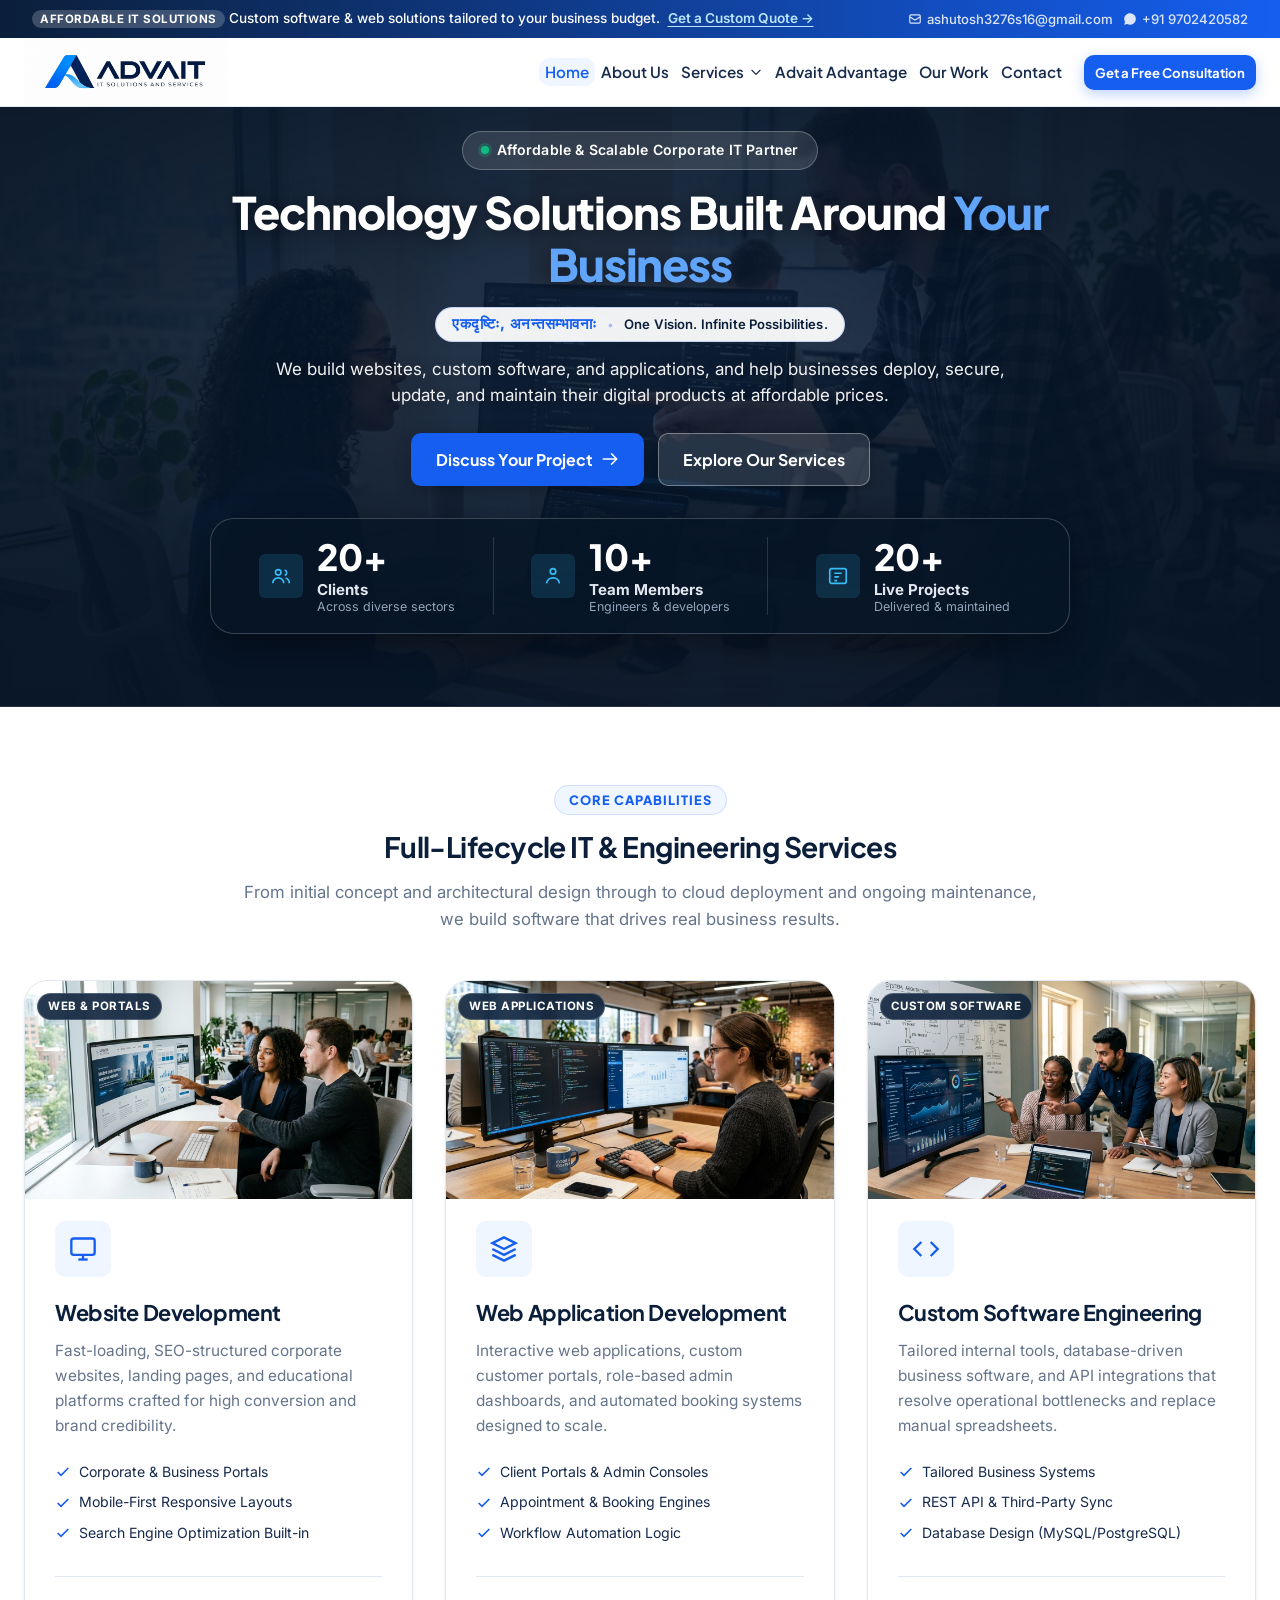
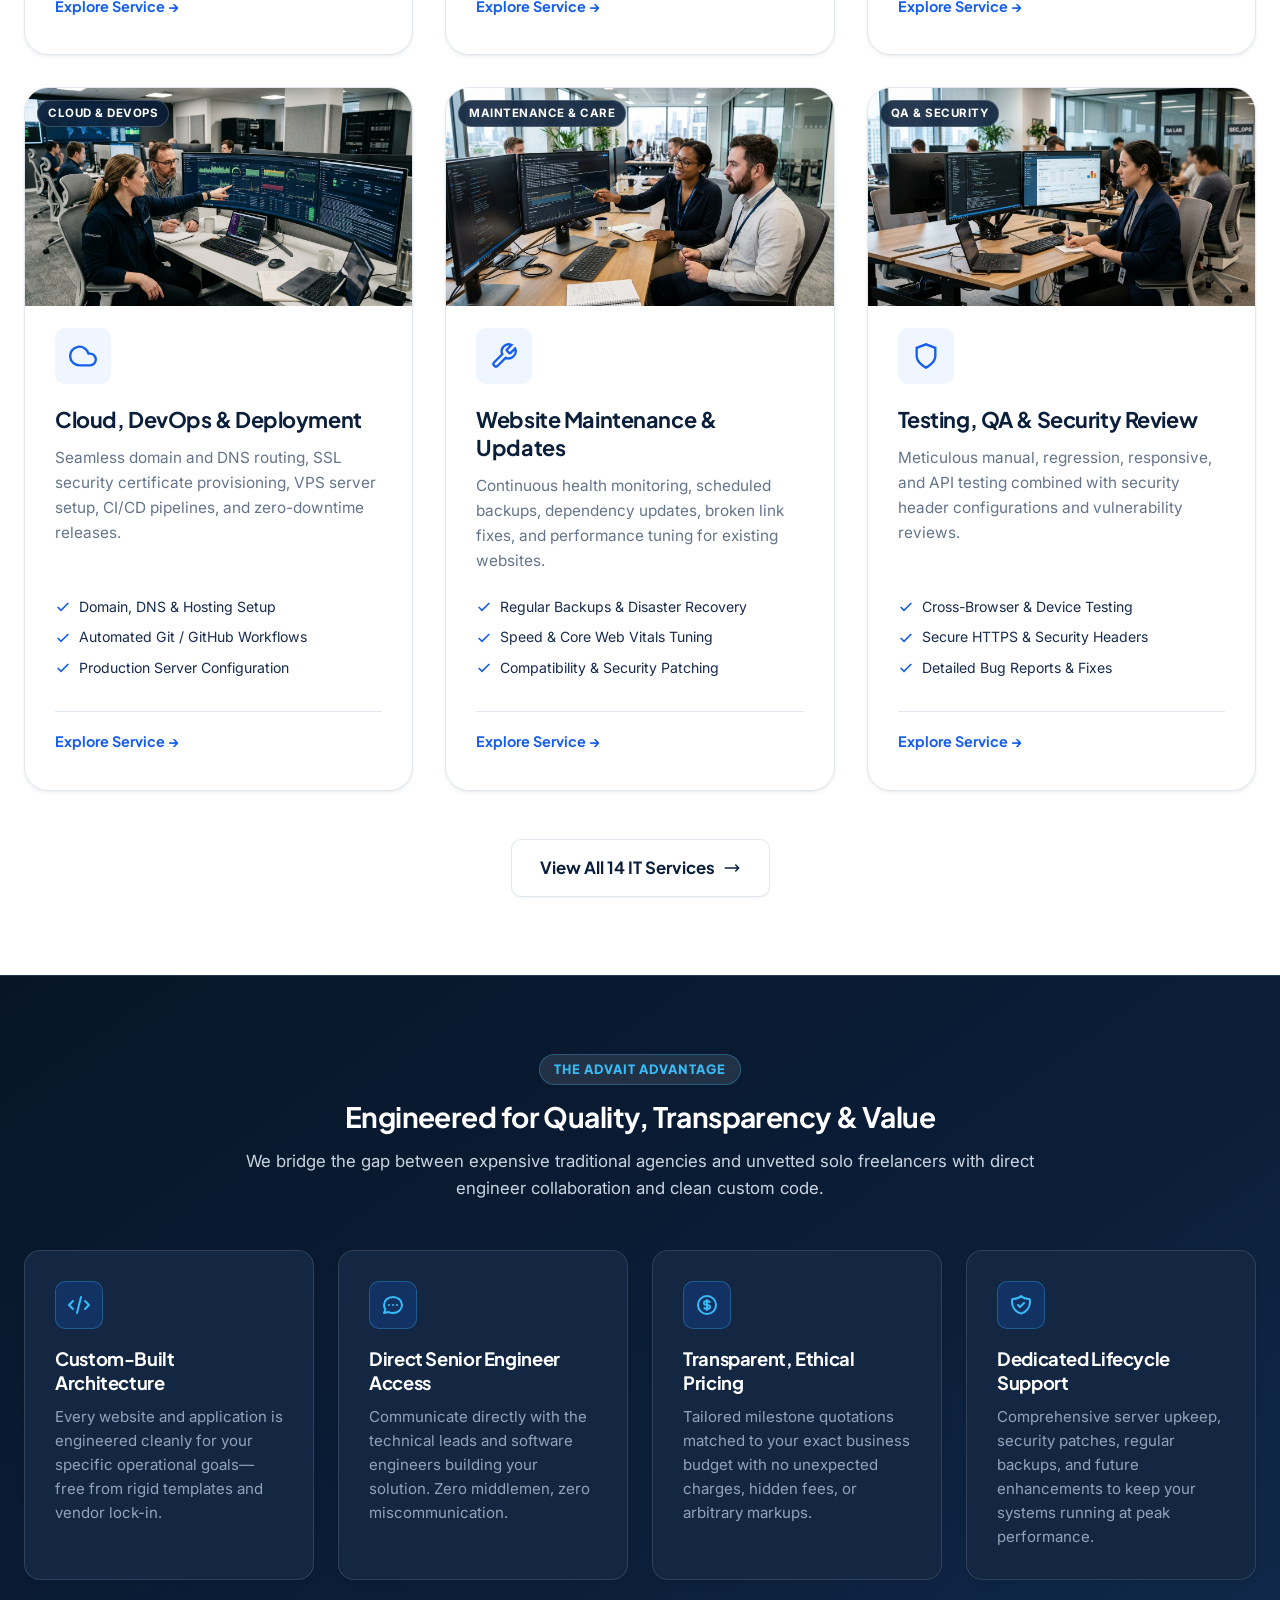
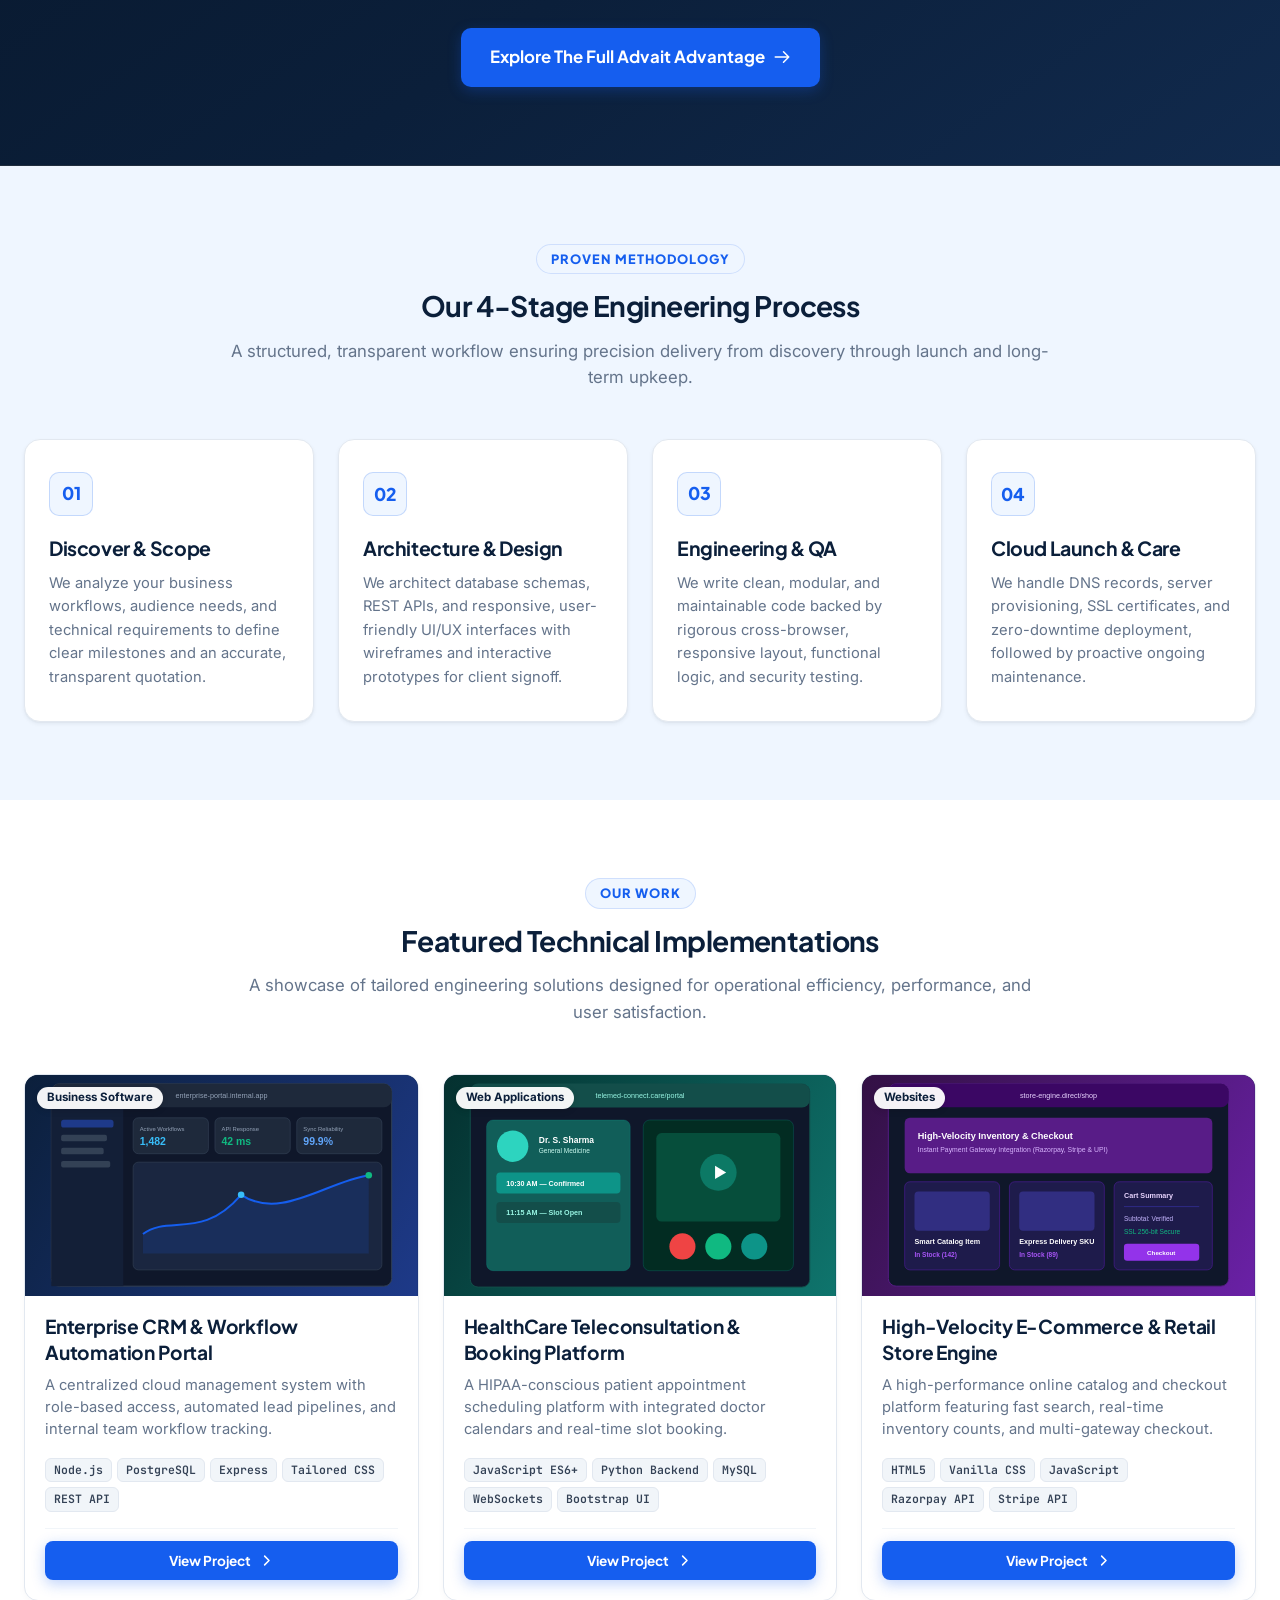
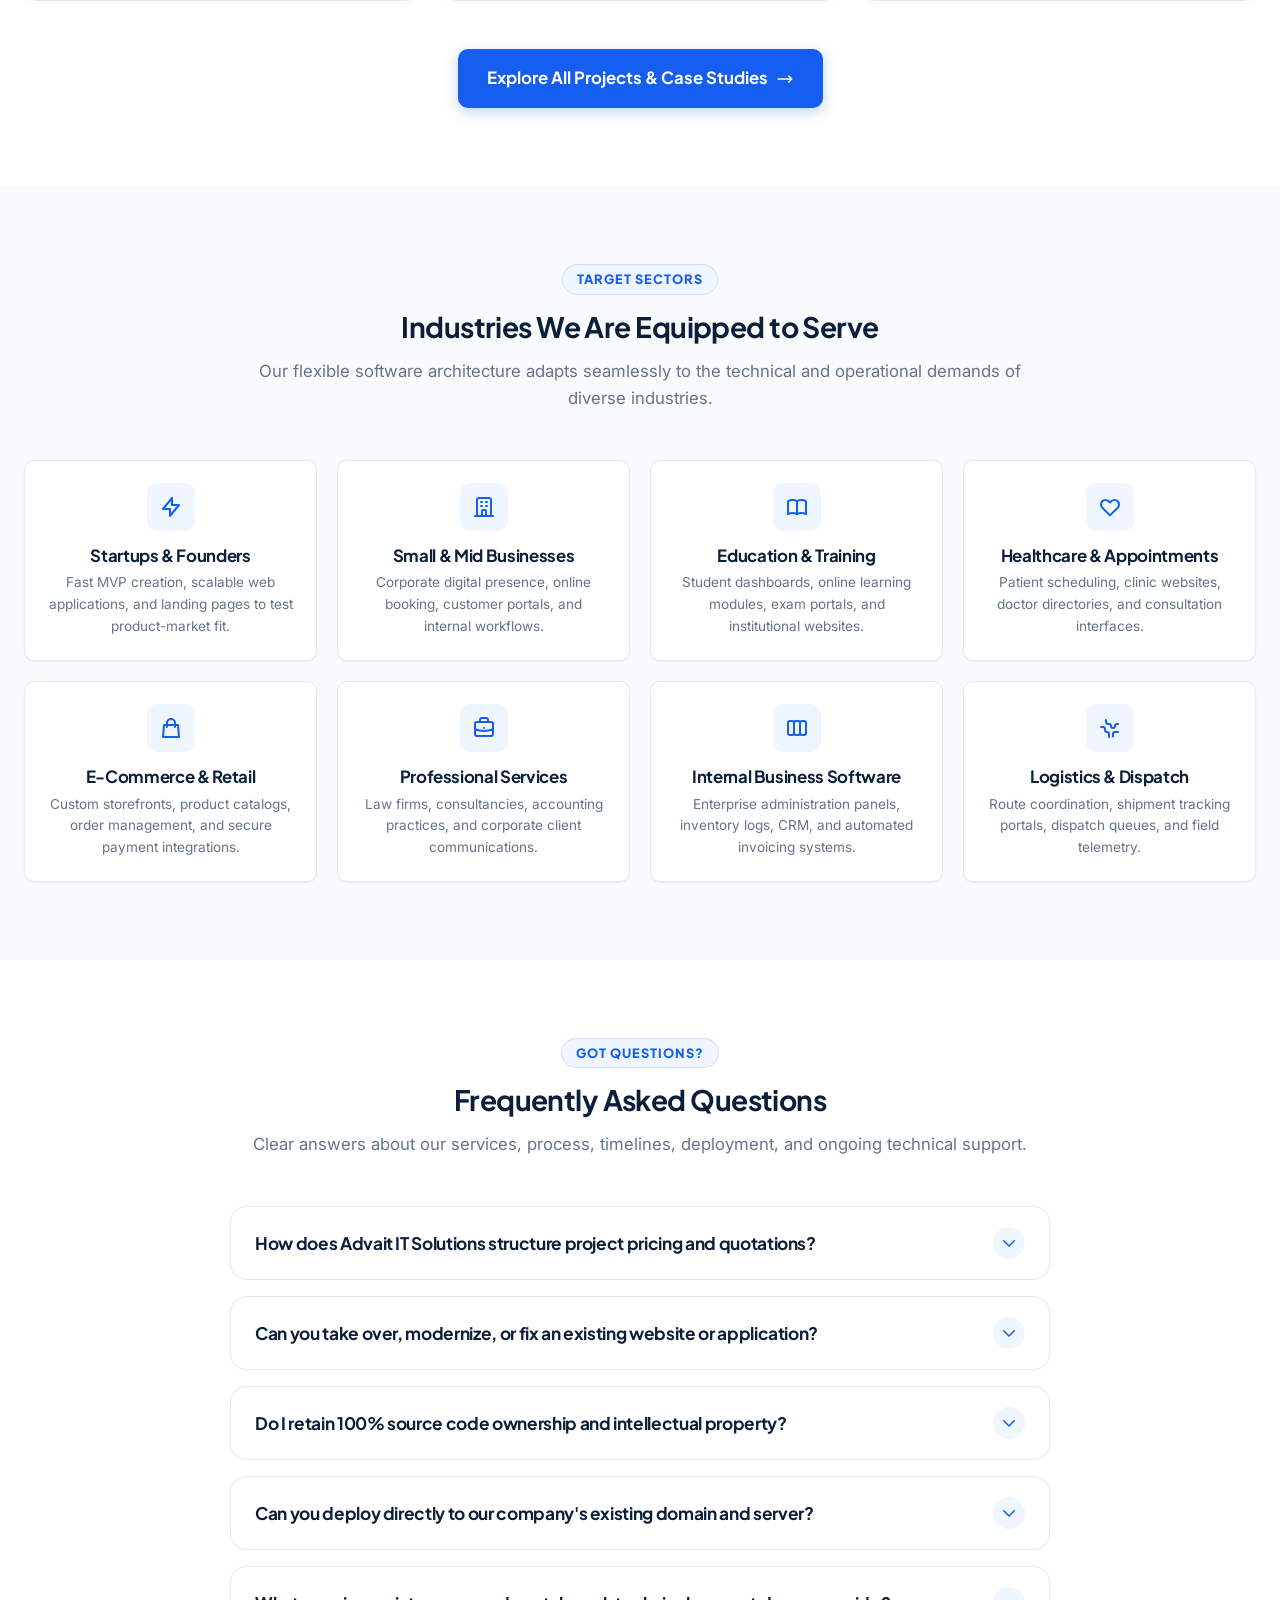
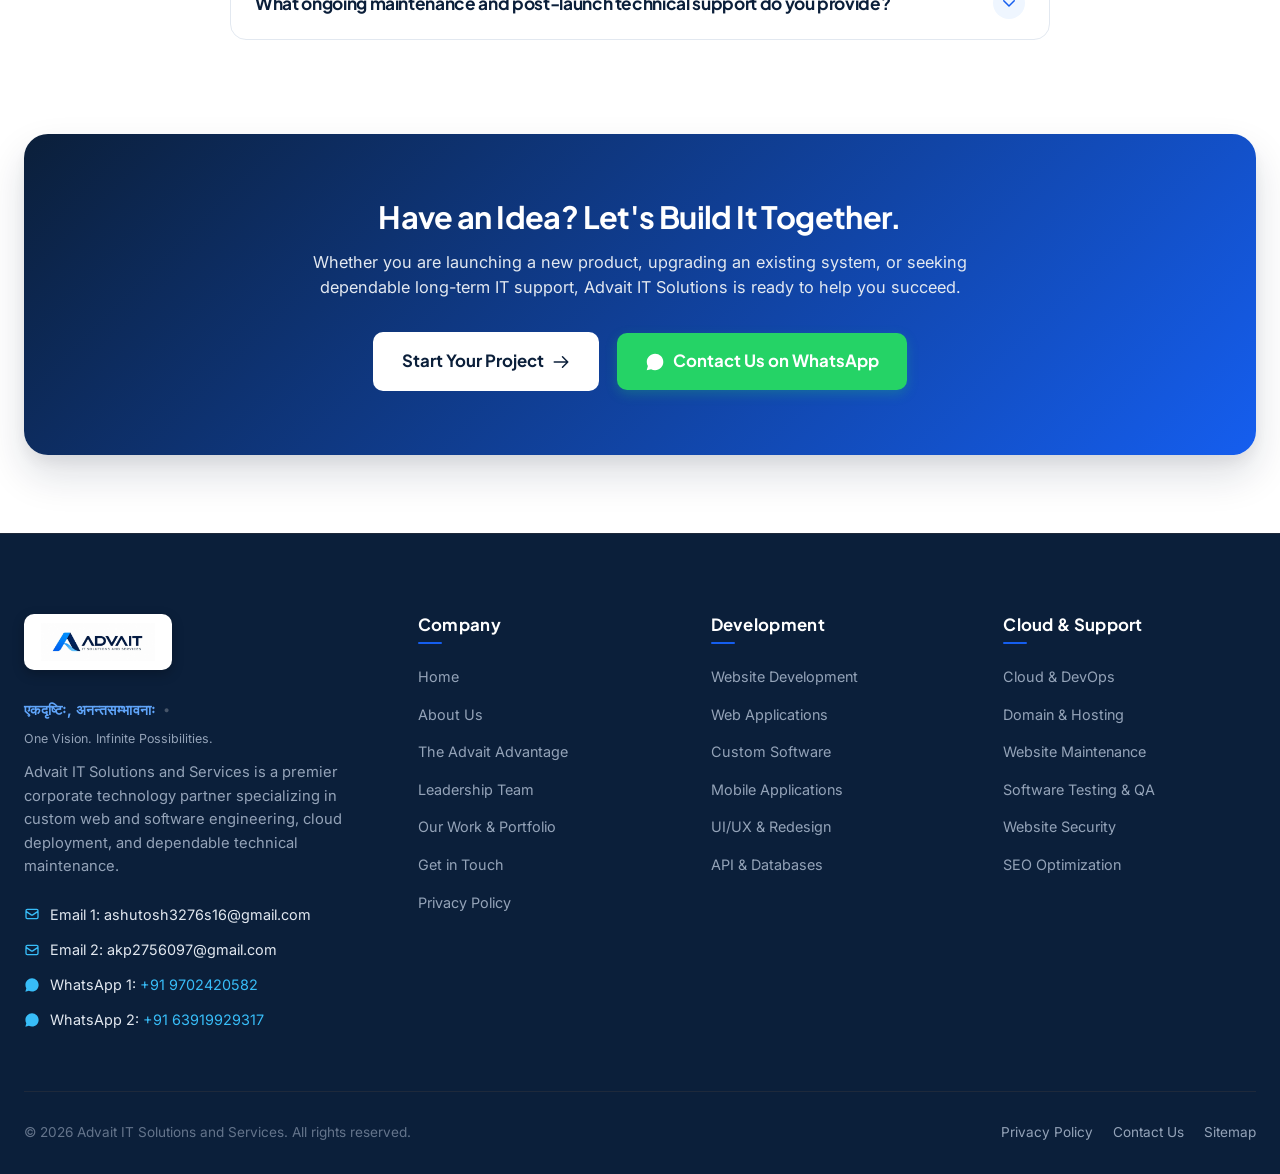
==== commit 9f26f6d1: "feat(branding): integrate Sanskrit brand taglines and restore clean services hero with smooth anchor" ====
--- a/index.html
+++ b/index.html
@@ -45,7 +45,7 @@
   <!-- Google Fonts Preconnect & Stylesheet -->
   <link rel="preconnect" href="https://fonts.googleapis.com">
   <link rel="preconnect" href="https://fonts.gstatic.com" crossorigin>
-  <link rel="stylesheet" href="https://fonts.googleapis.com/css2?family=Plus+Jakarta+Sans:wght@400;500;600;700;800&family=Inter:wght@400;500;600;700&family=JetBrains+Mono:wght@400;500;600&display=swap">
+  <link rel="stylesheet" href="https://fonts.googleapis.com/css2?family=Plus+Jakarta+Sans:wght@400;500;600;700;800&family=Inter:wght@400;500;600;700&family=Noto+Sans+Devanagari:wght@400;500;600;700&family=JetBrains+Mono:wght@400;500;600&display=swap">
 
   <!-- Stylesheets -->
   <link rel="stylesheet" href="css/style.css">
@@ -404,6 +404,12 @@
             Technology Solutions Built Around <span class="text-highlight">Your Business</span>
           </h1>
 
+          <div class="hero-sanskrit-tagline" aria-label="Advait Sanskrit Brand Motto">
+            <span class="sanskrit-devanagari" lang="sa">एकदृष्टिः, अनन्तसम्भावनाः</span>
+            <span class="sanskrit-sep" aria-hidden="true">•</span>
+            <span class="sanskrit-trans">One Vision. Infinite Possibilities.</span>
+          </div>
+
           <p class="hero-description">
             We build websites, custom software, and applications, and help businesses deploy, secure, update, and maintain their digital products at affordable prices.
           </p>
@@ -993,6 +999,11 @@
           <a href="index.html" class="footer-brand-logo-link" aria-label="Advait IT Solutions Footer Home">
             <img src="assets/logos/logo.jpg" alt="Advait IT Solutions and Services Logo" class="footer-brand-logo" width="138" height="46">
           </a>
+          <div class="footer-sanskrit-tagline" aria-label="Advait Brand Motto">
+            <span class="sanskrit-devanagari" lang="sa">एकदृष्टिः, अनन्तसम्भावनाः</span>
+            <span class="sanskrit-sep" aria-hidden="true">•</span>
+            <span class="sanskrit-trans">One Vision. Infinite Possibilities.</span>
+          </div>
           <p>
             Advait IT Solutions and Services is a premier corporate technology partner specializing in custom web and software engineering, cloud deployment, and dependable technical maintenance.
           </p>
--- a/css/style.css
+++ b/css/style.css
@@ -4826,3 +4826,341 @@
   font-weight: 700;
   border-radius: 8px;
 }
+
+/* ==========================================================================
+   Sanskrit Brand Identity Typography & Components
+   ========================================================================== */
+
+.sanskrit-devanagari {
+  font-family: var(--font-devanagari);
+  letter-spacing: 0.02em;
+}
+
+/* Home Hero Sanskrit Brand Motto */
+.hero-sanskrit-tagline {
+  display: inline-flex;
+  align-items: center;
+  justify-content: center;
+  gap: 10px;
+  margin: 0 auto 16px auto;
+  padding: 5px 16px;
+  background: rgba(255, 255, 255, 0.92);
+  border: 1px solid rgba(21, 94, 239, 0.22);
+  border-radius: var(--radius-full);
+  box-shadow: 0 2px 10px rgba(11, 31, 58, 0.05);
+  backdrop-filter: blur(8px);
+  max-width: fit-content;
+  text-align: center;
+  transition: border-color 0.2s ease, box-shadow 0.2s ease;
+}
+
+.hero-sanskrit-tagline:hover {
+  border-color: var(--color-primary);
+  box-shadow: 0 4px 14px rgba(21, 94, 239, 0.15);
+}
+
+.hero-sanskrit-tagline .sanskrit-devanagari {
+  font-family: var(--font-devanagari);
+  font-size: 0.96rem;
+  font-weight: 700;
+  color: var(--color-primary);
+  letter-spacing: 0.03em;
+}
+
+.hero-sanskrit-tagline .sanskrit-sep {
+  color: rgba(21, 94, 239, 0.35);
+  font-size: 0.75rem;
+}
+
+.hero-sanskrit-tagline .sanskrit-trans {
+  font-size: 0.82rem;
+  font-weight: 600;
+  color: var(--color-navy);
+  letter-spacing: 0.01em;
+}
+
+/* About Page Sanskrit Philosophy Banner */
+.about-philosophy-card {
+  background: #FFFFFF;
+  border: 1px solid var(--color-border);
+  border-radius: var(--radius-xl);
+  padding: 32px;
+  box-shadow: 0 4px 16px -4px rgba(11, 31, 58, 0.06);
+  margin-bottom: 30px;
+  border-left: 4px solid var(--color-primary);
+}
+
+.about-philosophy-intro {
+  max-width: 780px;
+  margin-bottom: 24px;
+}
+
+.philosophy-main-title {
+  font-family: var(--font-heading);
+  font-size: clamp(1.4rem, 2.4vw, 1.85rem);
+  font-weight: 800;
+  color: var(--color-navy);
+  margin: 6px 0 10px 0;
+  line-height: 1.25;
+}
+
+.philosophy-lead {
+  font-size: 0.96rem;
+  color: var(--color-text-secondary);
+  line-height: 1.6;
+  margin-bottom: 0;
+}
+
+.about-philosophy-grid {
+  display: grid;
+  grid-template-columns: repeat(2, 1fr);
+  gap: 20px;
+}
+
+.philosophy-item {
+  background: #F8FAFC;
+  border: 1px solid #E2E8F0;
+  border-radius: var(--radius-lg);
+  padding: 20px;
+  transition: transform 0.2s ease, border-color 0.2s ease, box-shadow 0.2s ease;
+}
+
+.philosophy-item:hover {
+  transform: translateY(-2px);
+  border-color: #BFDBFE;
+  box-shadow: 0 6px 16px rgba(21, 94, 239, 0.08);
+}
+
+.philosophy-shloka-badge {
+  display: flex;
+  align-items: center;
+  justify-content: space-between;
+  margin-bottom: 12px;
+  padding-bottom: 10px;
+  border-bottom: 1px solid #E2E8F0;
+}
+
+.philosophy-shloka-badge .sanskrit-devanagari {
+  font-family: var(--font-devanagari);
+  font-size: 1.05rem;
+  font-weight: 700;
+  color: var(--color-primary);
+}
+
+.shloka-source {
+  font-size: 0.74rem;
+  font-weight: 600;
+  color: var(--color-text-muted);
+  background: #EFF6FF;
+  padding: 2px 8px;
+  border-radius: 4px;
+  border: 1px solid #DBEAFE;
+}
+
+.philosophy-item-heading {
+  font-size: 1.05rem;
+  font-weight: 700;
+  color: var(--color-navy);
+  margin-bottom: 6px;
+}
+
+.philosophy-item p {
+  font-size: 0.88rem;
+  color: var(--color-text-secondary);
+  line-height: 1.55;
+  margin-bottom: 0;
+}
+
+/* Advantage Page Sanskrit Kicker */
+.advantage-sanskrit-kicker {
+  display: inline-flex;
+  align-items: center;
+  gap: 8px;
+  background: #EFF8FF;
+  border: 1px solid #BFDBFE;
+  padding: 4px 14px;
+  border-radius: var(--radius-full);
+  margin-bottom: 12px;
+}
+
+.advantage-sanskrit-kicker .sanskrit-devanagari {
+  font-family: var(--font-devanagari);
+  font-size: 0.94rem;
+  font-weight: 700;
+  color: var(--color-primary);
+}
+
+.advantage-sanskrit-kicker .sanskrit-sep {
+  color: #93C5FD;
+  font-size: 0.75rem;
+}
+
+.advantage-sanskrit-kicker .sanskrit-trans {
+  font-size: 0.80rem;
+  font-weight: 600;
+  color: var(--color-navy);
+}
+
+/* Footer Sanskrit Tagline */
+.footer-sanskrit-tagline {
+  display: flex;
+  align-items: center;
+  gap: 8px;
+  margin: 10px 0 14px 0;
+  font-size: 0.80rem;
+  color: #94A3B8;
+  flex-wrap: wrap;
+}
+
+.footer-sanskrit-tagline .sanskrit-devanagari {
+  font-family: var(--font-devanagari);
+  font-weight: 700;
+  color: #60A5FA;
+  font-size: 0.90rem;
+  letter-spacing: 0.03em;
+}
+
+.footer-sanskrit-tagline .sanskrit-sep {
+  color: #475569;
+}
+
+.footer-sanskrit-tagline .sanskrit-trans {
+  color: #94A3B8;
+  font-size: 0.78rem;
+}
+/* Sanskrit Brand Identity Typography & Components */
+.sanskrit-devanagari {
+  font-family: var(--font-devanagari);
+  letter-spacing: 0.02em;
+}
+
+/* Home Hero Sanskrit Brand Motto */
+.hero-sanskrit-tagline {
+  display: inline-flex;
+  align-items: center;
+  justify-content: center;
+  gap: 10px;
+  margin: 0 auto 14px auto;
+  padding: 4px 16px;
+  background: rgba(255, 255, 255, 0.94);
+  border: 1px solid rgba(21, 94, 239, 0.22);
+  border-radius: var(--radius-full);
+  box-shadow: 0 2px 8px rgba(11, 31, 58, 0.05);
+  backdrop-filter: blur(8px);
+  max-width: fit-content;
+  text-align: center;
+  transition: border-color 0.2s ease, box-shadow 0.2s ease;
+}
+
+.hero-sanskrit-tagline:hover {
+  border-color: var(--color-primary);
+  box-shadow: 0 4px 12px rgba(21, 94, 239, 0.15);
+}
+
+.hero-sanskrit-tagline .sanskrit-devanagari {
+  font-family: var(--font-devanagari);
+  font-size: 0.96rem;
+  font-weight: 700;
+  color: var(--color-primary);
+  letter-spacing: 0.03em;
+}
+
+.hero-sanskrit-tagline .sanskrit-sep {
+  color: rgba(21, 94, 239, 0.35);
+  font-size: 0.75rem;
+}
+
+.hero-sanskrit-tagline .sanskrit-trans {
+  font-size: 0.82rem;
+  font-weight: 600;
+  color: var(--color-navy);
+  letter-spacing: 0.01em;
+}
+
+/* Services Page Sanskrit Technology Kicker */
+.services-sanskrit-kicker {
+  display: inline-flex;
+  align-items: center;
+  gap: 8px;
+  background: #EFF8FF;
+  border: 1px solid #BFDBFE;
+  padding: 3px 12px;
+  border-radius: var(--radius-full);
+  margin-bottom: 8px;
+}
+
+.services-sanskrit-kicker .sanskrit-devanagari {
+  font-family: var(--font-devanagari);
+  font-size: 0.88rem;
+  font-weight: 700;
+  color: var(--color-primary);
+}
+
+.services-sanskrit-kicker .sanskrit-sep {
+  color: #93C5FD;
+  font-size: 0.75rem;
+}
+
+.services-sanskrit-kicker .sanskrit-trans {
+  font-size: 0.78rem;
+  font-weight: 600;
+  color: var(--color-navy);
+}
+
+/* About Us Page Sanskrit Trust Kicker */
+.about-sanskrit-kicker {
+  display: inline-flex;
+  align-items: center;
+  gap: 8px;
+  background: #EFF8FF;
+  border: 1px solid #BFDBFE;
+  padding: 4px 14px;
+  border-radius: var(--radius-full);
+  margin-bottom: 12px;
+}
+
+.about-sanskrit-kicker .sanskrit-devanagari {
+  font-family: var(--font-devanagari);
+  font-size: 0.92rem;
+  font-weight: 700;
+  color: var(--color-primary);
+}
+
+.about-sanskrit-kicker .sanskrit-sep {
+  color: #93C5FD;
+  font-size: 0.75rem;
+}
+
+.about-sanskrit-kicker .sanskrit-trans {
+  font-size: 0.80rem;
+  font-weight: 600;
+  color: var(--color-navy);
+}
+
+/* Footer Sanskrit Tagline */
+.footer-sanskrit-tagline {
+  display: flex;
+  align-items: center;
+  gap: 8px;
+  margin: 8px 0 12px 0;
+  font-size: 0.80rem;
+  color: #94A3B8;
+  flex-wrap: wrap;
+}
+
+.footer-sanskrit-tagline .sanskrit-devanagari {
+  font-family: var(--font-devanagari);
+  font-weight: 700;
+  color: #60A5FA;
+  font-size: 0.90rem;
+  letter-spacing: 0.03em;
+}
+
+.footer-sanskrit-tagline .sanskrit-sep {
+  color: #475569;
+}
+
+.footer-sanskrit-tagline .sanskrit-trans {
+  color: #94A3B8;
+  font-size: 0.78rem;
+}
--- a/css/responsive.css
+++ b/css/responsive.css
@@ -863,3 +863,30 @@
     display: none;
   }
 }
+
+/* Sanskrit Brand Identity Responsive Adjustments */
+@media (max-width: 768px) {
+  .hero-sanskrit-tagline {
+    flex-wrap: wrap;
+    padding: 6px 12px;
+    gap: 6px;
+    justify-content: center;
+  }
+  .about-sanskrit-kicker,
+  .services-sanskrit-kicker {
+    flex-wrap: wrap;
+    justify-content: center;
+    text-align: center;
+    max-width: 95%;
+    margin-left: auto;
+    margin-right: auto;
+    padding: 4px 10px;
+    gap: 4px 6px;
+  }
+  .services-sanskrit-kicker .sanskrit-devanagari {
+    font-size: 0.82rem;
+  }
+  .services-sanskrit-kicker .sanskrit-trans {
+    font-size: 0.74rem;
+  }
+}
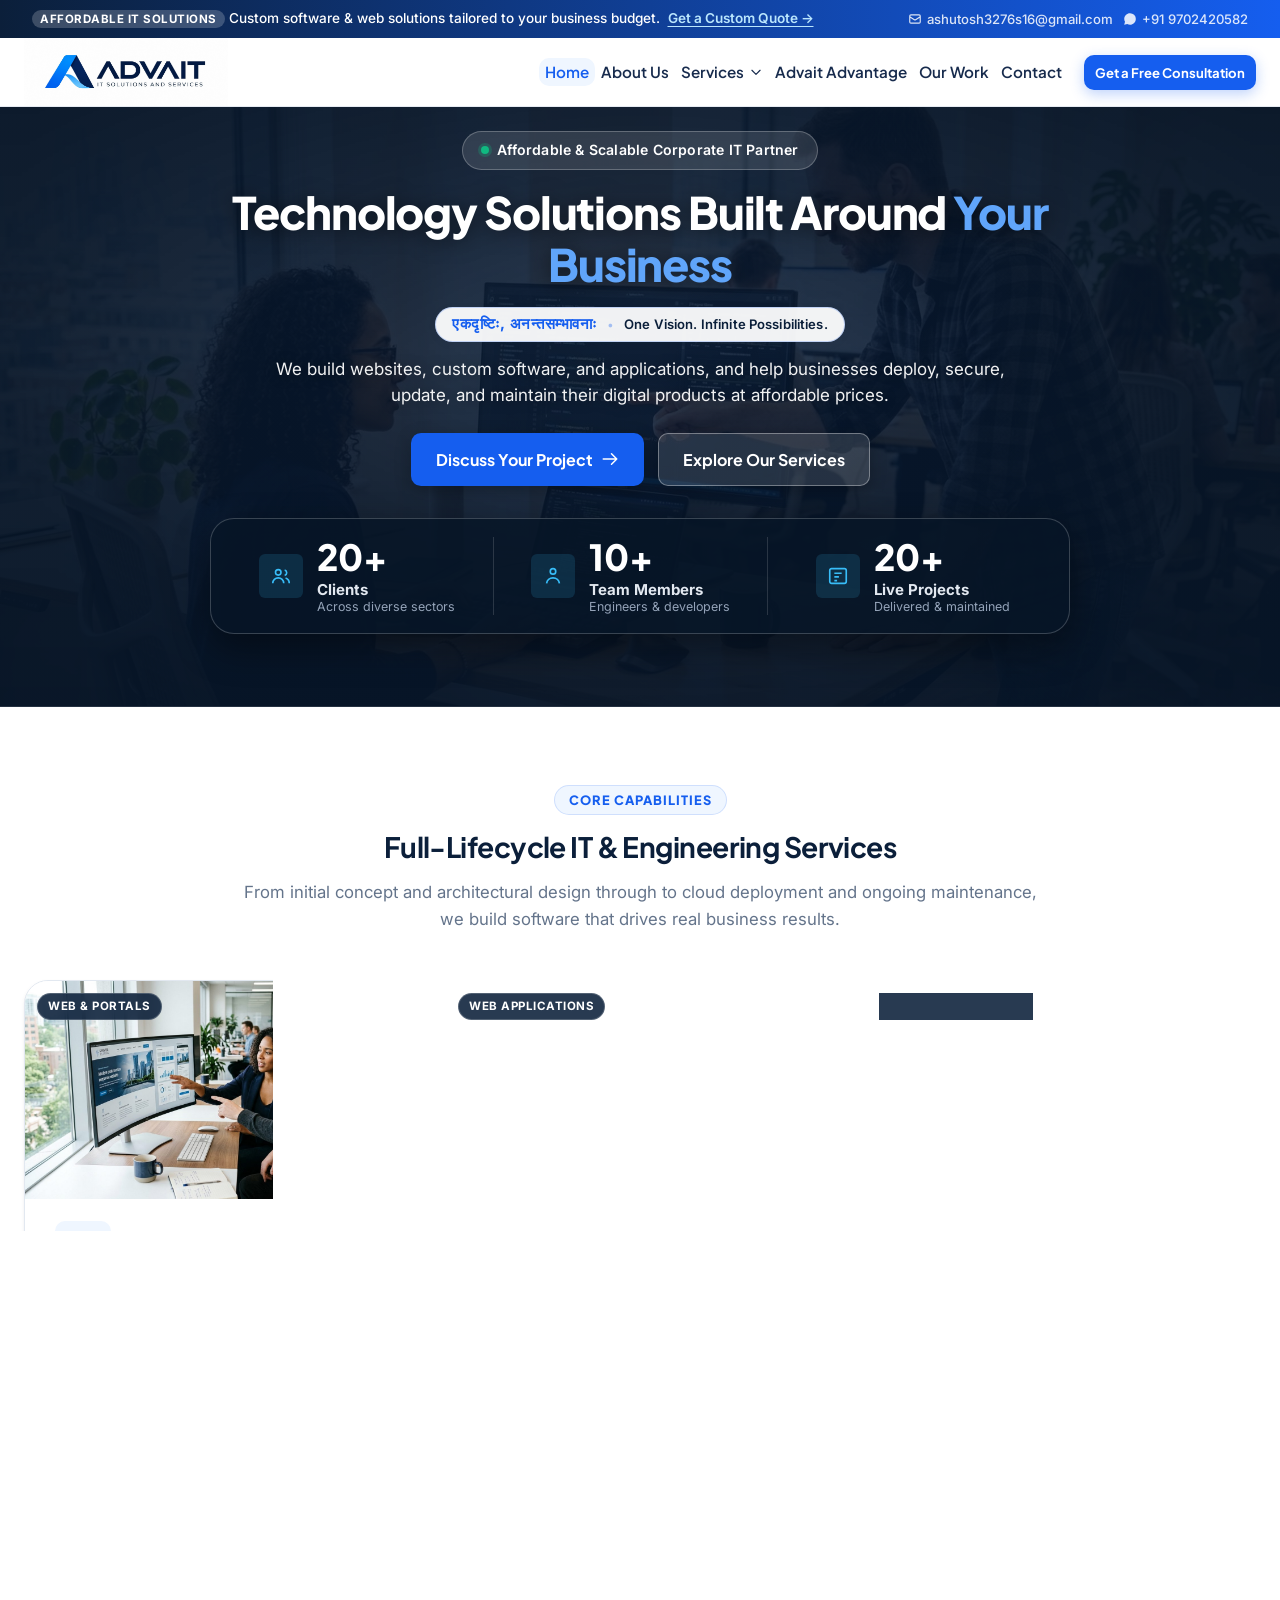
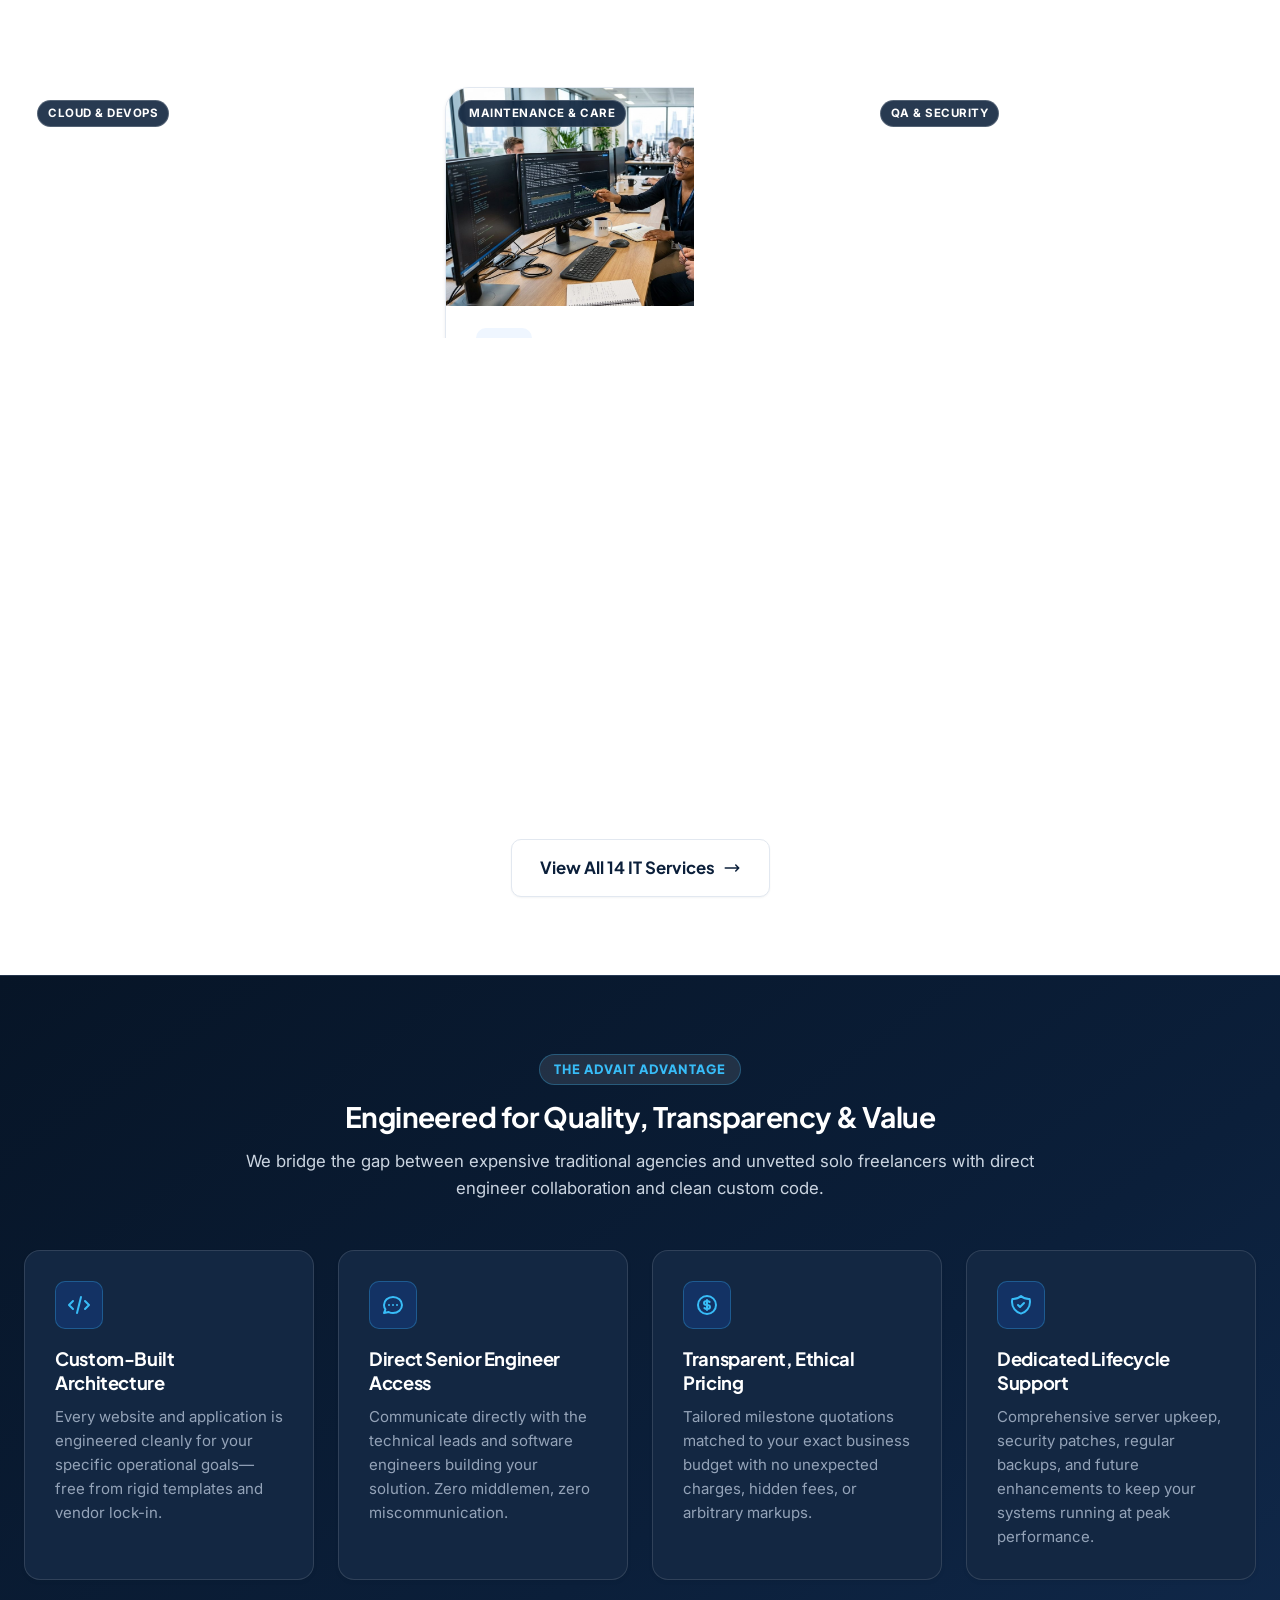
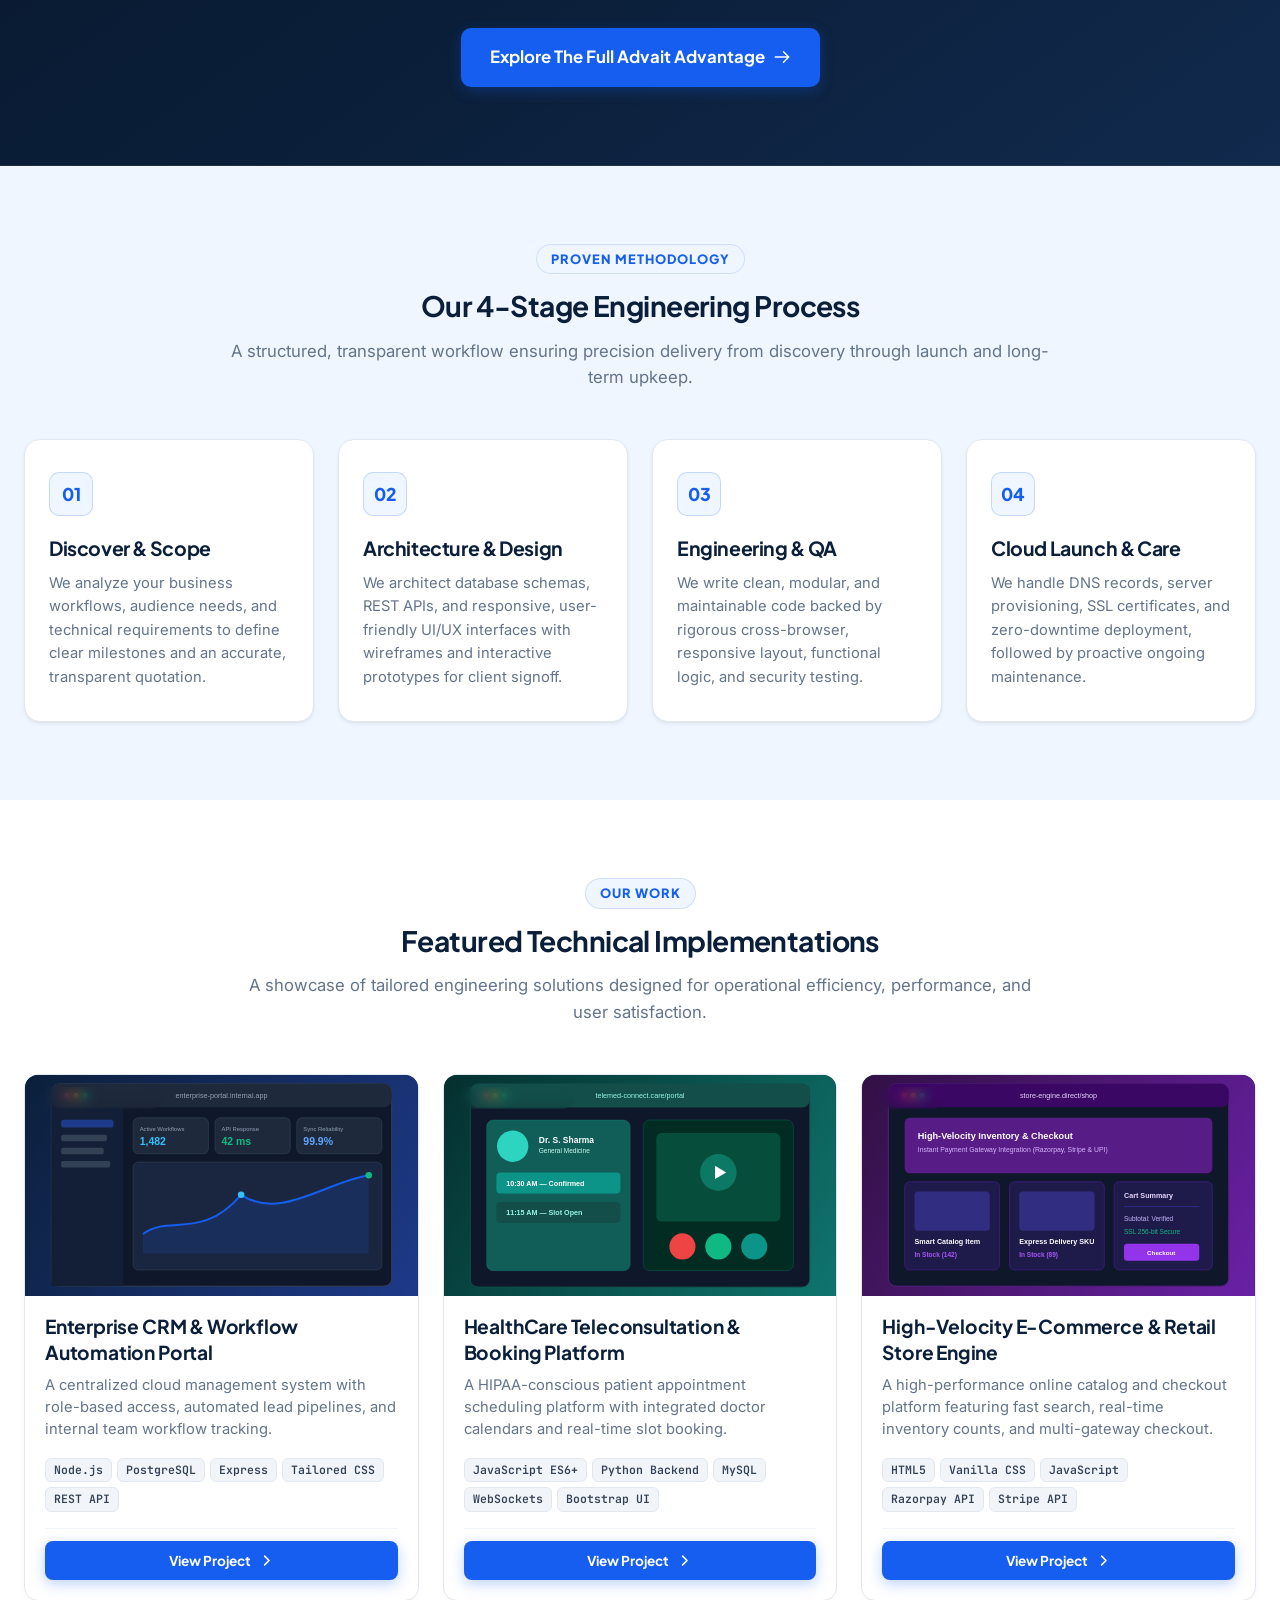
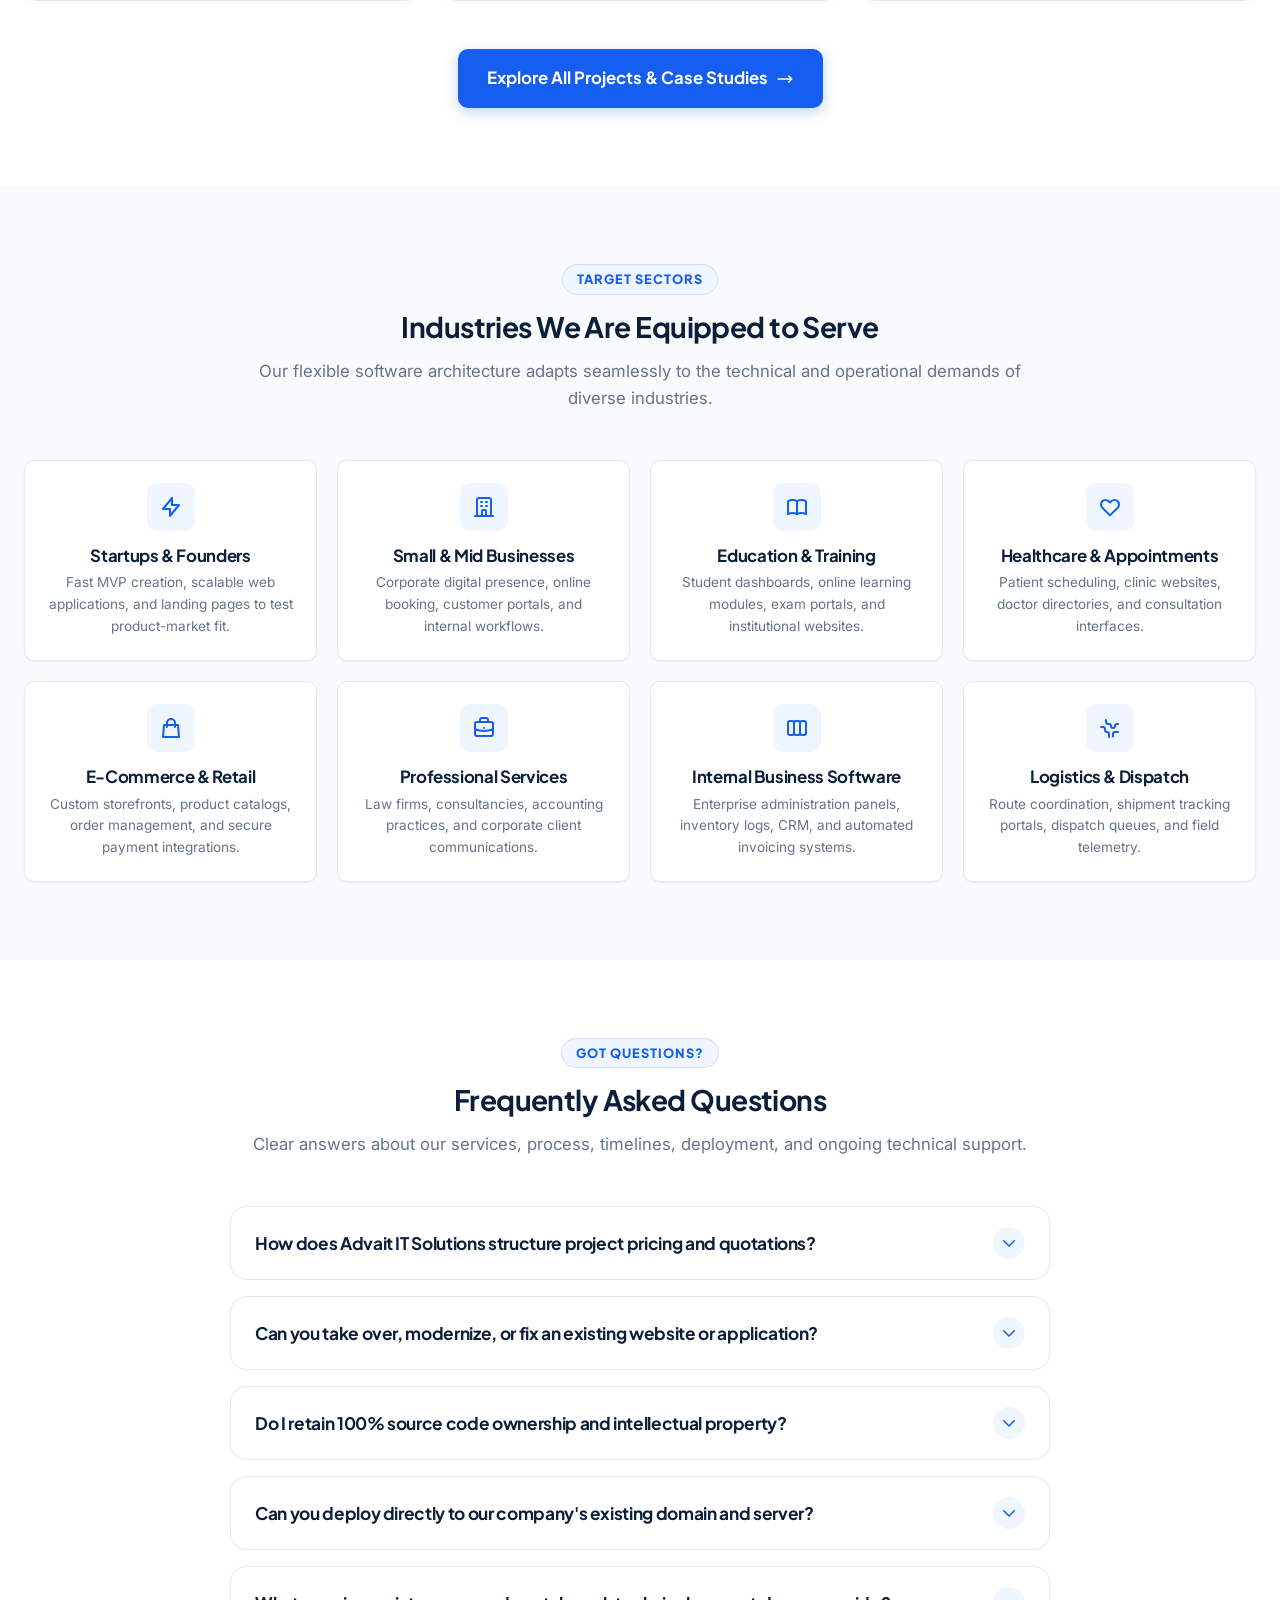
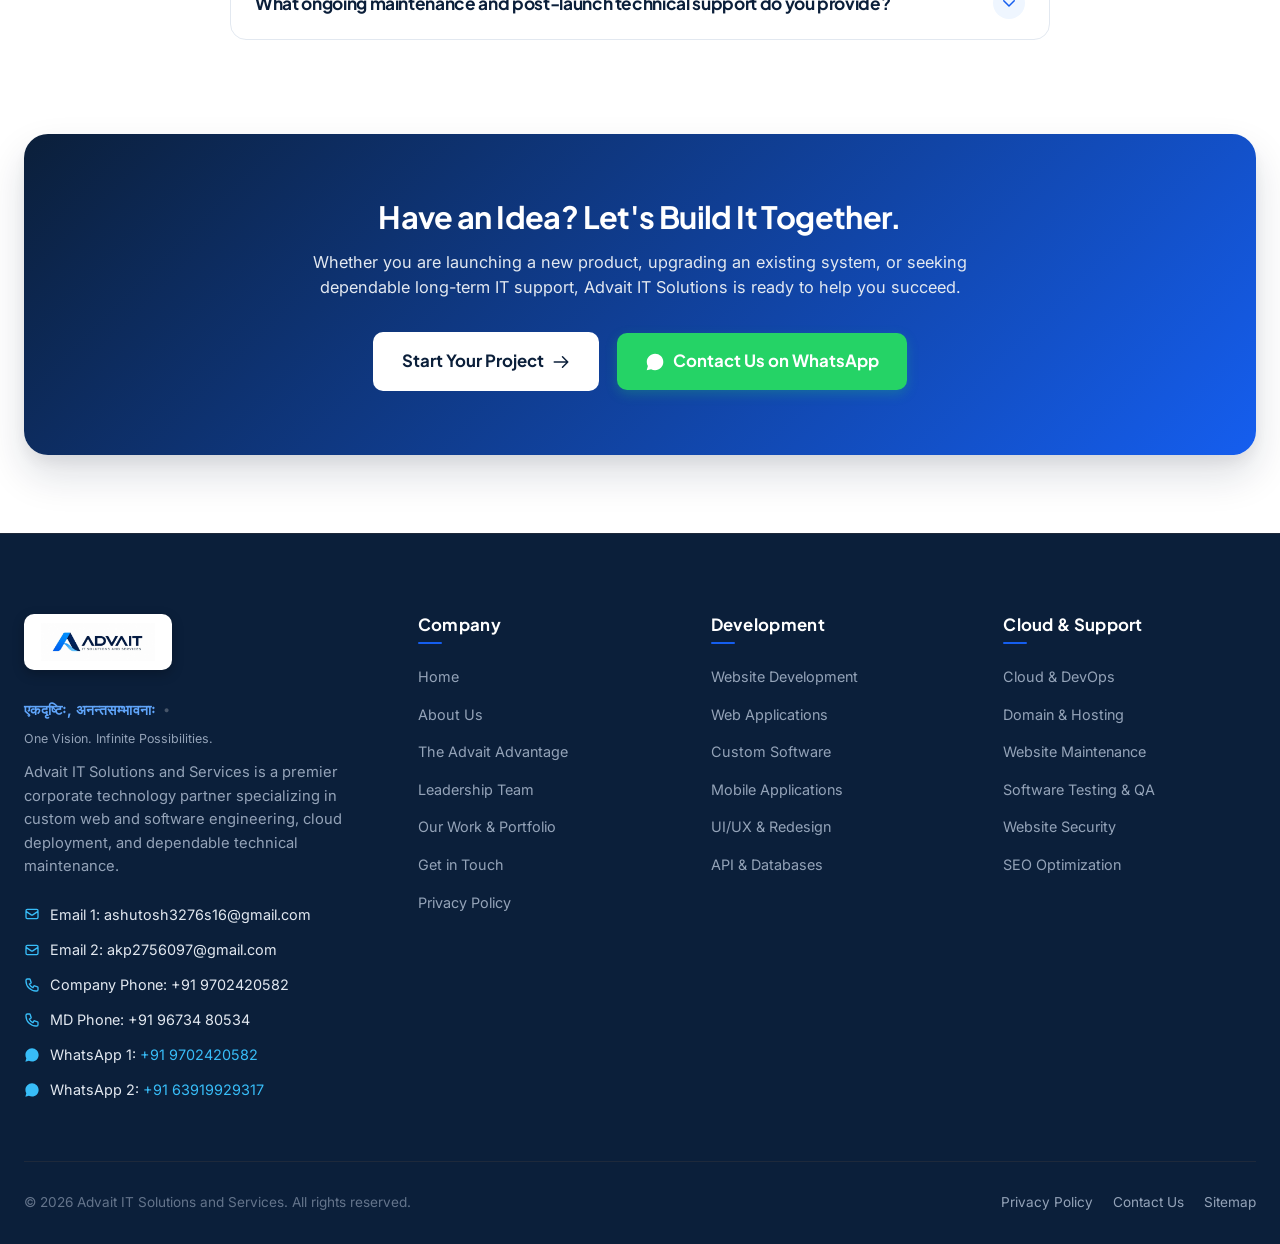
==== commit 8f45eef1: "feat: implement 3-column executive leadership layout, add MD profile, and fix assets - Display all t" ====
--- a/index.html
+++ b/index.html
@@ -137,8 +137,15 @@
         "employee": [
           {
             "@type": "Person",
+            "name": "Mr. Jayinish Kumar Mandal",
+            "jobTitle": "Joint Managing Director & Chief Operating Officer (COO)",
+            "telephone": "+91-9673480534",
+            "email": "janishm@gmail.com"
+          },
+          {
+            "@type": "Person",
             "name": "Aakash Pandey",
-            "jobTitle": "Technical Lead & Software Development Engineer",
+            "jobTitle": "Joint Managing Director & Chief Technology Officer (CTO)",
             "alumniOf": "Thakur College of Engineering and Technology (TCET)",
             "sameAs": [
               "https://www.linkedin.com/in/aakash-up271309/",
@@ -1007,22 +1014,30 @@
           <p>
             Advait IT Solutions and Services is a premier corporate technology partner specializing in custom web and software engineering, cloud deployment, and dependable technical maintenance.
           </p>
-          <div class="footer-contacts-list">
+                    <div class="footer-contacts-list">
             <div class="footer-contact-item">
-              <svg width="16" height="16" fill="none" viewBox="0 0 24 24" stroke="currentColor" stroke-width="2"><path stroke-linecap="round" stroke-linejoin="round" d="M3 8l7.89 5.26a2 2 0 002.22 0L21 8M5 19h14a2 2 0 002-2V7a2 2 0 00-2-2H5a2 2 0 00-2 2v10a2 2 0 002 2z"/></svg>
+              <svg width="16" height="16" fill="none" viewBox="0 0 24 24" stroke="currentColor" stroke-width="2" aria-hidden="true"><path stroke-linecap="round" stroke-linejoin="round" d="M3 8l7.89 5.26a2 2 0 002.22 0L21 8M5 19h14a2 2 0 002-2V7a2 2 0 00-2-2H5a2 2 0 00-2 2v10a2 2 0 002 2z"/></svg>
               <span>Email 1: <a href="mailto:ashutosh3276s16@gmail.com">ashutosh3276s16@gmail.com</a></span>
             </div>
             <div class="footer-contact-item">
-              <svg width="16" height="16" fill="none" viewBox="0 0 24 24" stroke="currentColor" stroke-width="2"><path stroke-linecap="round" stroke-linejoin="round" d="M3 8l7.89 5.26a2 2 0 002.22 0L21 8M5 19h14a2 2 0 002-2V7a2 2 0 00-2-2H5a2 2 0 00-2 2v10a2 2 0 002 2z"/></svg>
+              <svg width="16" height="16" fill="none" viewBox="0 0 24 24" stroke="currentColor" stroke-width="2" aria-hidden="true"><path stroke-linecap="round" stroke-linejoin="round" d="M3 8l7.89 5.26a2 2 0 002.22 0L21 8M5 19h14a2 2 0 002-2V7a2 2 0 00-2-2H5a2 2 0 00-2 2v10a2 2 0 002 2z"/></svg>
               <span>Email 2: <a href="mailto:akp2756097@gmail.com">akp2756097@gmail.com</a></span>
             </div>
             <div class="footer-contact-item">
-              <svg width="16" height="16" fill="currentColor" viewBox="0 0 24 24"><path d="M12.04 2c-5.46 0-9.91 4.45-9.91 9.91 0 1.75.46 3.45 1.32 4.95L2.05 22l5.25-1.38c1.45.79 3.08 1.21 4.74 1.21 5.46 0 9.91-4.45 9.91-9.91 0-2.65-1.03-5.14-2.9-7.01A9.816 9.816 0 0012.04 2z"/></svg>
+              <svg width="16" height="16" fill="none" viewBox="0 0 24 24" stroke="currentColor" stroke-width="2" aria-hidden="true"><path stroke-linecap="round" stroke-linejoin="round" d="M3 5a2 2 0 012-2h3.28a1 1 0 01.948.684l1.498 4.493a1 1 0 01-.502 1.21l-2.257 1.13a11.042 11.042 0 005.516 5.516l1.13-2.257a1 1 0 011.21-.502l4.493 1.498a1 1 0 01.684.949V19a2 2 0 01-2 2h-1C9.716 21 3 14.284 3 6V5z"/></svg>
+              <span>Company Phone: <a href="tel:+919702420582">+91 9702420582</a></span>
+            </div>
+            <div class="footer-contact-item">
+              <svg width="16" height="16" fill="none" viewBox="0 0 24 24" stroke="currentColor" stroke-width="2" aria-hidden="true"><path stroke-linecap="round" stroke-linejoin="round" d="M3 5a2 2 0 012-2h3.28a1 1 0 01.948.684l1.498 4.493a1 1 0 01-.502 1.21l-2.257 1.13a11.042 11.042 0 005.516 5.516l1.13-2.257a1 1 0 011.21-.502l4.493 1.498a1 1 0 01.684.949V19a2 2 0 01-2 2h-1C9.716 21 3 14.284 3 6V5z"/></svg>
+              <span>MD Phone: <a href="tel:+919673480534">+91 96734 80534</a></span>
+            </div>
+            <div class="footer-contact-item">
+              <svg width="16" height="16" fill="currentColor" viewBox="0 0 24 24" aria-hidden="true"><path d="M12.04 2c-5.46 0-9.91 4.45-9.91 9.91 0 1.75.46 3.45 1.32 4.95L2.05 22l5.25-1.38c1.45.79 3.08 1.21 4.74 1.21 5.46 0 9.91-4.45 9.91-9.91 0-2.65-1.03-5.14-2.9-7.01A9.816 9.816 0 0012.04 2z"/></svg>
               <span>WhatsApp 1: <a href="https://wa.me/919702420582" target="_blank" rel="noopener noreferrer" class="whatsapp-link">+91 9702420582</a></span>
             </div>
             <div class="footer-contact-item">
-              <svg width="16" height="16" fill="currentColor" viewBox="0 0 24 24"><path d="M12.04 2c-5.46 0-9.91 4.45-9.91 9.91 0 1.75.46 3.45 1.32 4.95L2.05 22l5.25-1.38c1.45.79 3.08 1.21 4.74 1.21 5.46 0 9.91-4.45 9.91-9.91 0-2.65-1.03-5.14-2.9-7.01A9.816 9.816 0 0012.04 2z"/></svg>
-              <span>WhatsApp 2: <a href="https://wa.me/916391929317" target="_blank" rel="noopener noreferrer" class="whatsapp-link">+91 63919929317</a></span>
+              <svg width="16" height="16" fill="currentColor" viewBox="0 0 24 24" aria-hidden="true"><path d="M12.04 2c-5.46 0-9.91 4.45-9.91 9.91 0 1.75.46 3.45 1.32 4.95L2.05 22l5.25-1.38c1.45.79 3.08 1.21 4.74 1.21 5.46 0 9.91-4.45 9.91-9.91 0-2.65-1.03-5.14-2.9-7.01A9.816 9.816 0 0012.04 2z"/></svg>
+              <span>WhatsApp 2: <a href="https://wa.me/9163919929317" target="_blank" rel="noopener noreferrer" class="whatsapp-link">+91 63919929317</a></span>
             </div>
           </div>
         </div>
--- a/css/style.css
+++ b/css/style.css
@@ -4387,26 +4387,30 @@
 
 
 /* ==========================================================================
-   ADVait Redesigned Modern Leadership Cards
+   ADVait Standardized 3-Column Leadership Grid & Profile Cards
    ========================================================================== */
+/* Leadership Section (Single-Row 3-Column Desktop Grid) */
 .advait-leadership-grid {
   display: grid;
-  grid-template-columns: repeat(2, 1fr);
-  gap: 32px;
-  max-width: 1080px;
+  grid-template-columns: repeat(3, minmax(0, 1fr));
+  gap: 24px;
+  max-width: 1200px;
   margin: 0 auto;
+  align-items: stretch;
 }
 
 .advait-leader-card {
   background: #FFFFFF;
   border: 1px solid var(--color-border);
+  border-top: 4px solid var(--color-primary);
   border-radius: var(--radius-xl);
-  padding: 28px;
+  padding: 26px 22px 20px 22px;
   box-shadow: 0 4px 16px -4px rgba(11, 31, 58, 0.06);
   transition: transform 0.3s ease, box-shadow 0.3s ease, border-color 0.3s ease;
   display: flex;
   flex-direction: column;
   justify-content: space-between;
+  height: 100%;
 }
 
 .advait-leader-card:hover {
@@ -4417,16 +4421,17 @@
 
 .advait-leader-header {
   display: flex;
-  gap: 20px;
-  align-items: center;
-  margin-bottom: 20px;
-  padding-bottom: 18px;
+  flex-direction: column;
+  align-items: flex-start;
+  gap: 12px;
+  margin-bottom: 14px;
+  padding-bottom: 14px;
   border-bottom: 1px solid var(--color-border-subtle);
 }
 
 .advait-leader-avatar-wrap {
-  width: 104px;
-  height: 104px;
+  width: 96px;
+  height: 96px;
   border-radius: 18px;
   overflow: hidden;
   background: #EFF6FF;
@@ -4440,7 +4445,7 @@
   width: 100%;
   height: 100%;
   object-fit: cover;
-  object-position: top center;
+  object-position: center 20%;
   display: block;
 }
 
@@ -4449,105 +4454,132 @@
   flex-direction: column;
   gap: 4px;
   min-width: 0;
+  width: 100%;
 }
 
 .advait-leader-badge {
   display: inline-block;
   align-self: flex-start;
   font-family: var(--font-heading);
+  font-size: 0.68rem;
+  font-weight: 700;
+  text-transform: uppercase;
+  letter-spacing: 0.05em;
+  color: var(--color-primary);
+  background: rgba(21, 94, 239, 0.08);
+  border: 1px solid rgba(21, 94, 239, 0.18);
+  padding: 3px 9px;
+  border-radius: var(--radius-full);
+}
+
+.advait-leader-name {
+  font-family: var(--font-heading);
+  font-size: 1.20rem;
+  font-weight: 800;
+  color: var(--color-navy);
+  margin: 0;
+  line-height: 1.25;
+}
+
+.advait-leader-role {
+  font-size: 0.86rem;
+  font-weight: 700;
+  color: var(--color-primary);
+  line-height: 1.35;
+}
+
+.advait-leader-creds {
+  font-size: 0.76rem;
+  color: var(--color-text-muted);
+  font-weight: 500;
+  line-height: 1.4;
+}
+
+.advait-leader-bio {
+  font-size: 0.86rem;
+  line-height: 1.55;
+  color: var(--color-text-secondary);
+  margin-bottom: 14px;
+}
+
+.advait-leader-focus-title {
   font-size: 0.72rem;
   font-weight: 700;
   text-transform: uppercase;
   letter-spacing: 0.05em;
-  color: var(--color-primary);
-  background: rgba(21, 94, 239, 0.08);
-  border: 1px solid rgba(21, 94, 239, 0.18);
-  padding: 3px 10px;
-  border-radius: var(--radius-full);
-}
-
-.advait-leader-name {
-  font-family: var(--font-heading);
-  font-size: 1.35rem;
-  font-weight: 800;
   color: var(--color-navy);
-  margin: 0;
-  line-height: 1.2;
-}
-
-.advait-leader-role {
-  font-size: 0.88rem;
-  font-weight: 600;
-  color: var(--color-primary);
-  line-height: 1.3;
-}
-
-.advait-leader-creds {
-  font-size: 0.78rem;
-  color: var(--color-text-muted);
-  font-weight: 500;
-}
-
-.advait-leader-bio {
-  font-size: 0.92rem;
-  line-height: 1.55;
-  color: var(--color-text-secondary);
-  margin-bottom: 20px;
-}
-
-.advait-leader-focus-title {
-  font-size: 0.78rem;
-  font-weight: 700;
-  text-transform: uppercase;
-  letter-spacing: 0.05em;
-  color: var(--color-navy);
-  margin-bottom: 10px;
+  margin-bottom: 8px;
+  display: flex;
+  align-items: center;
+  gap: 6px;
 }
 
 .advait-leader-tags {
   display: flex;
   flex-wrap: wrap;
-  gap: 7px;
-  margin-bottom: 22px;
+  gap: 5px;
+  margin-bottom: 14px;
 }
 
 .advait-leader-tag {
   display: inline-flex;
   align-items: center;
-  gap: 5px;
   background: #F8FAFC;
   border: 1px solid #E2E8F0;
   border-radius: var(--radius-full);
-  padding: 4px 11px;
-  font-size: 0.78rem;
+  padding: 3px 8px;
+  font-size: 0.72rem;
   font-weight: 600;
   color: var(--color-navy);
-}
-
-.advait-leader-tag svg {
+  line-height: 1.3;
+}
+
+.advait-leader-highlights {
+  list-style: none;
+  padding: 0;
+  margin: 0 0 14px 0;
+  display: flex;
+  flex-direction: column;
+  gap: 6px;
+}
+
+.advait-leader-highlights li {
+  display: flex;
+  align-items: flex-start;
+  gap: 7px;
+  font-size: 0.78rem;
+  color: var(--color-text-secondary);
+  line-height: 1.38;
+}
+
+.advait-leader-highlights li svg {
   color: #10B981;
+  flex-shrink: 0;
+  margin-top: 2px;
 }
 
 .advait-leader-socials {
   display: flex;
   align-items: center;
-  gap: 10px;
-  padding-top: 16px;
+  gap: 8px;
+  padding-top: 14px;
   border-top: 1px solid var(--color-border-subtle);
   margin-top: auto;
+  flex-wrap: wrap;
 }
 
 .advait-social-pill {
   display: inline-flex;
   align-items: center;
-  gap: 6px;
-  padding: 5px 12px;
+  gap: 5px;
+  padding: 4px 10px;
   border-radius: var(--radius-full);
   border: 1px solid var(--color-border);
   background: #FFFFFF;
-  font-size: 0.78rem;
+  font-size: 0.74rem;
   font-weight: 600;
   color: var(--color-text-main);
+  text-decoration: none;
   transition: all var(--transition-fast);
 }
 
@@ -4556,6 +4588,18 @@
   color: #FFFFFF;
   border-color: var(--color-primary);
   transform: translateY(-1px);
+}
+
+.advait-social-pill--badge {
+  background: #F8FAFC;
+  border-color: #E2E8F0;
+  color: var(--color-navy);
+}
+
+.advait-social-pill--cert {
+  background: #EFF6FF;
+  border-color: #BFDBFE;
+  color: var(--color-primary);
 }
 
 .advait-social-pill svg {
@@ -5028,6 +5072,7 @@
   color: #94A3B8;
   font-size: 0.78rem;
 }
+
 /* Sanskrit Brand Identity Typography & Components */
 .sanskrit-devanagari {
   font-family: var(--font-devanagari);
@@ -5164,3 +5209,4 @@
   color: #94A3B8;
   font-size: 0.78rem;
 }
+
--- a/css/responsive.css
+++ b/css/responsive.css
@@ -739,11 +739,35 @@
 }
 
 
-/* Leadership Responsive Adjustments */
+/* Leadership Responsive Adjustments (3-Column -> 2-Column -> 1-Column) */
 @media (max-width: 992px) {
   .advait-leadership-grid {
-    grid-template-columns: 1fr;
+    grid-template-columns: repeat(2, minmax(0, 1fr));
     gap: 24px;
+    max-width: 820px;
+    margin: 0 auto;
+  }
+  
+  /* Remaining card displayed below with consistent sizing */
+  .advait-leadership-grid > .advait-leader-card:nth-child(3) {
+    grid-column: 1 / -1;
+    max-width: calc((100% - 24px) / 2);
+    justify-self: center;
+    width: 100%;
+  }
+}
+
+@media (max-width: 640px) {
+  .advait-leadership-grid {
+    grid-template-columns: 1fr;
+    gap: 20px;
+    max-width: 480px;
+    margin: 0 auto;
+  }
+  
+  .advait-leadership-grid > .advait-leader-card:nth-child(3) {
+    grid-column: auto;
+    max-width: 100%;
   }
 }
 
@@ -751,13 +775,18 @@
   .advait-leader-header {
     flex-direction: column;
     align-items: flex-start;
-    gap: 14px;
+    gap: 12px;
   }
   
   .advait-leader-card {
-    padding: 20px 18px;
+    padding: 22px 18px;
   }
   
+  .advait-leader-avatar-wrap {
+    width: 88px;
+    height: 88px;
+  }
+
   .advait-leader-socials {
     flex-wrap: wrap;
   }
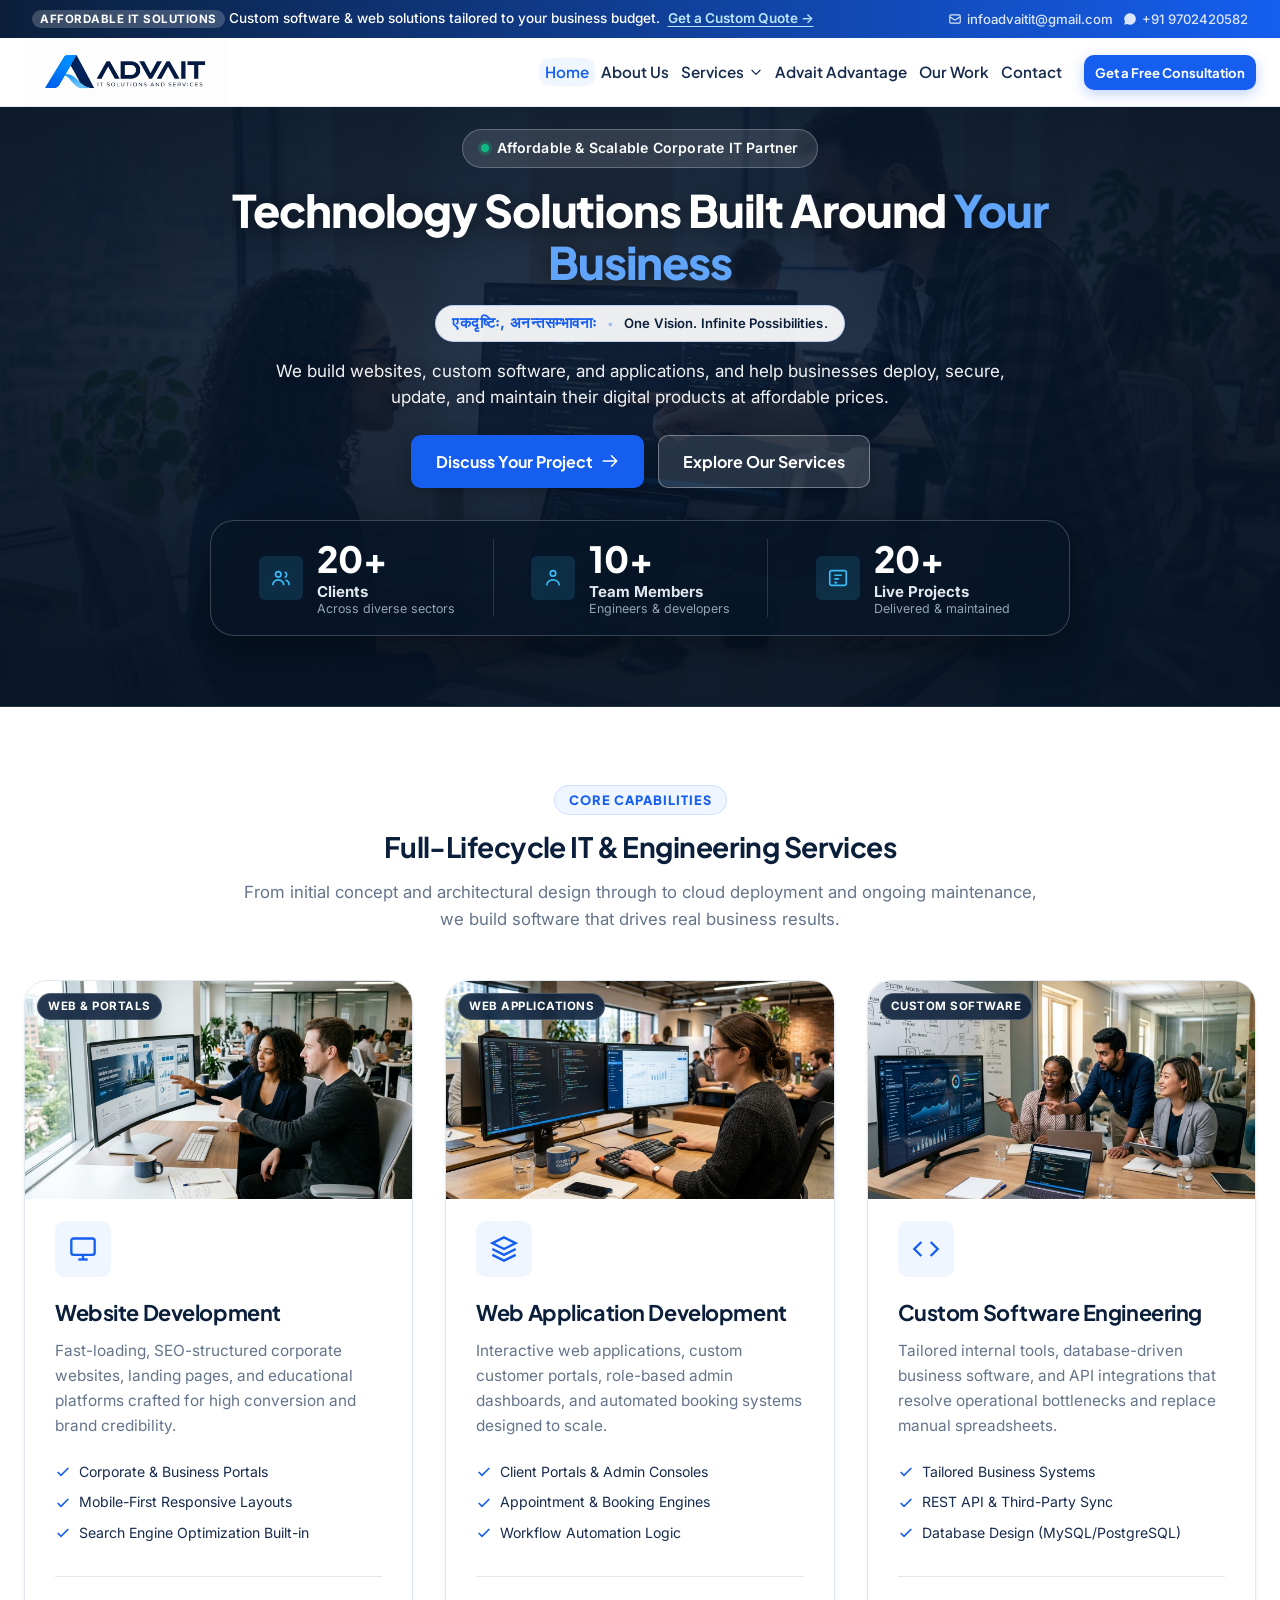
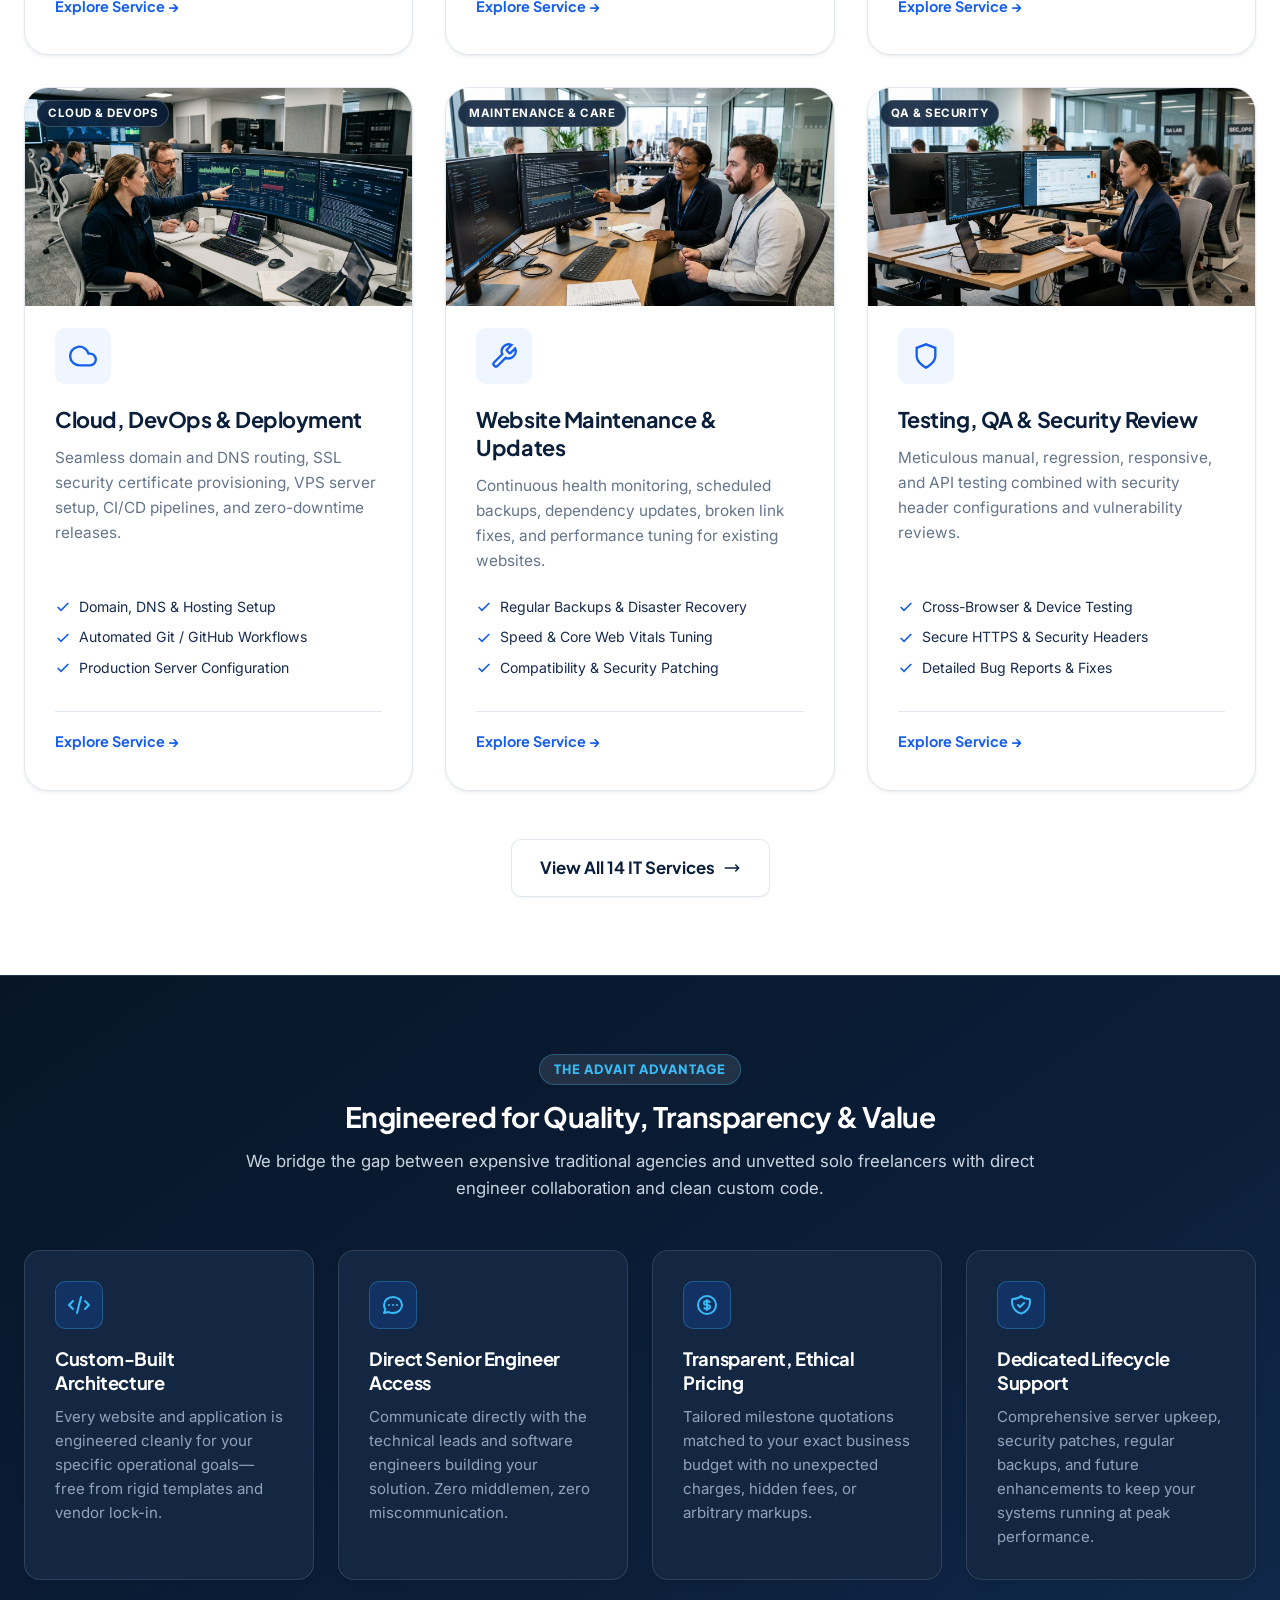
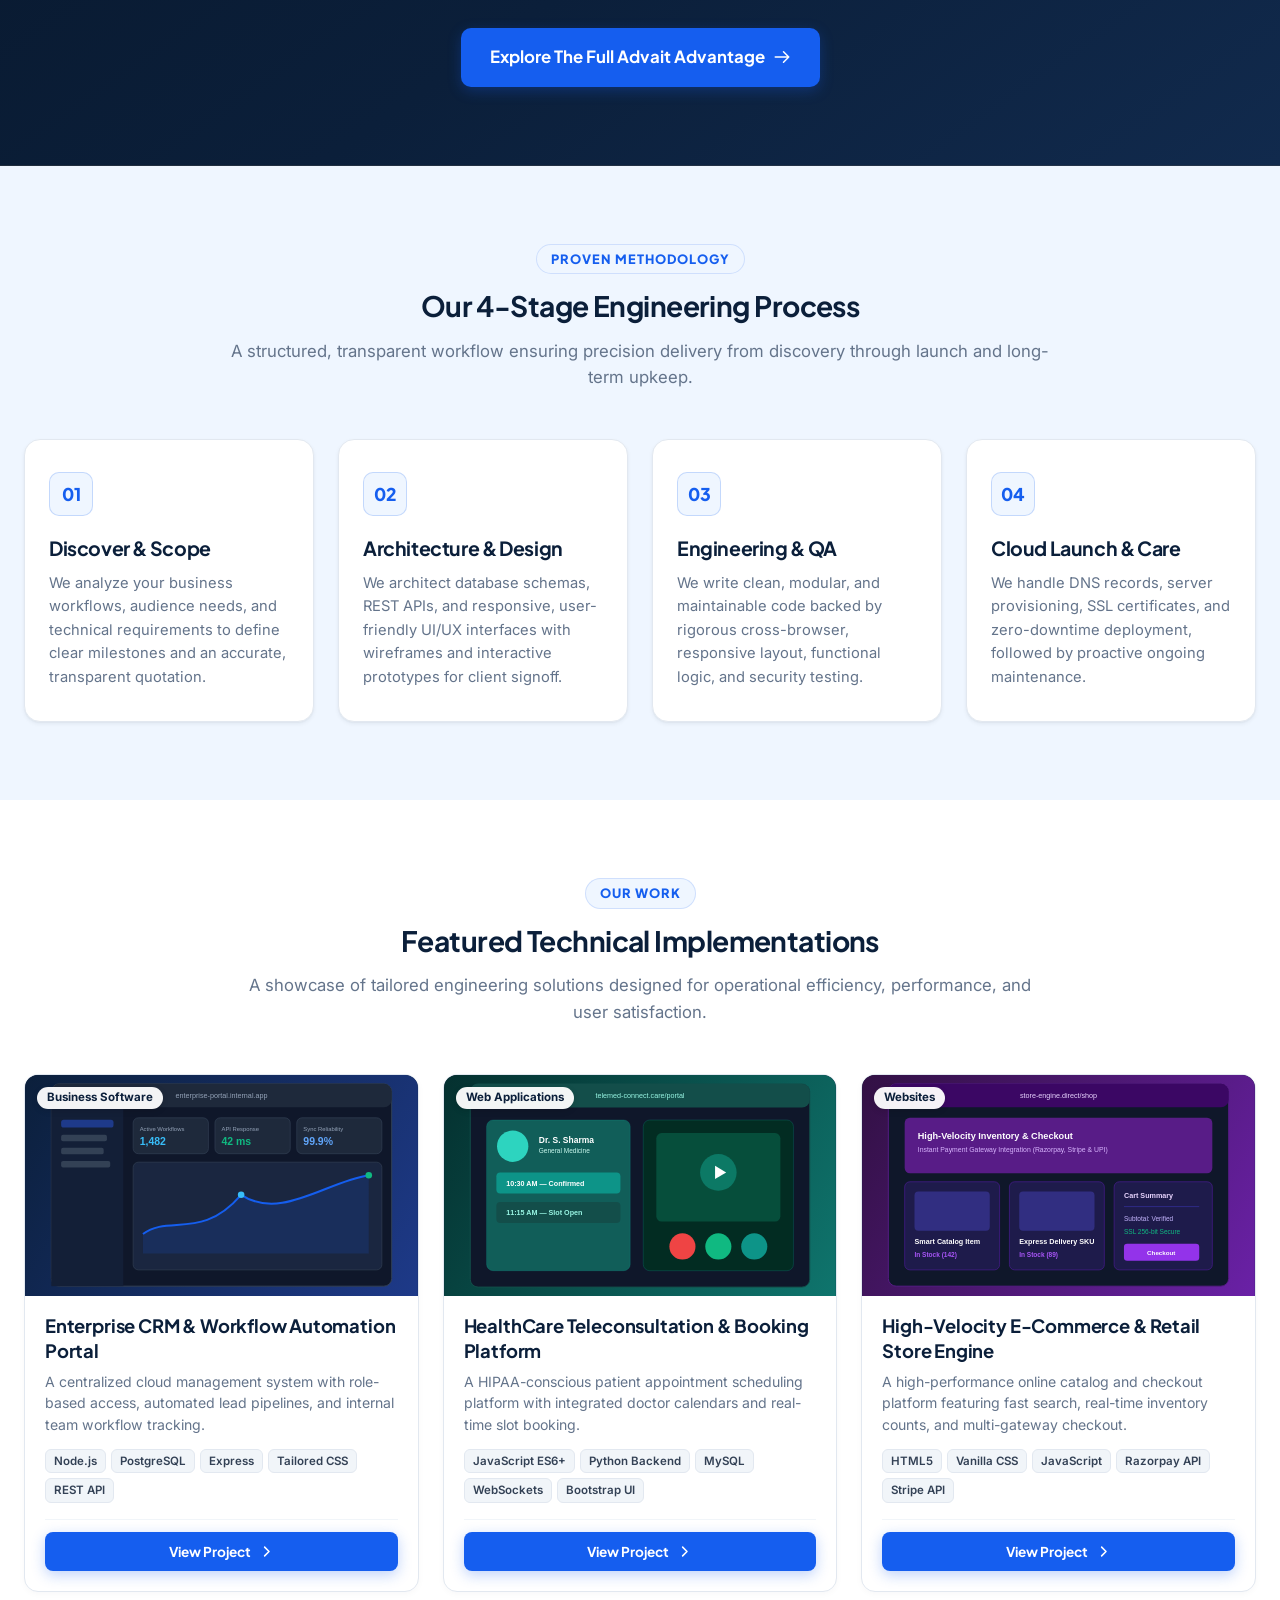
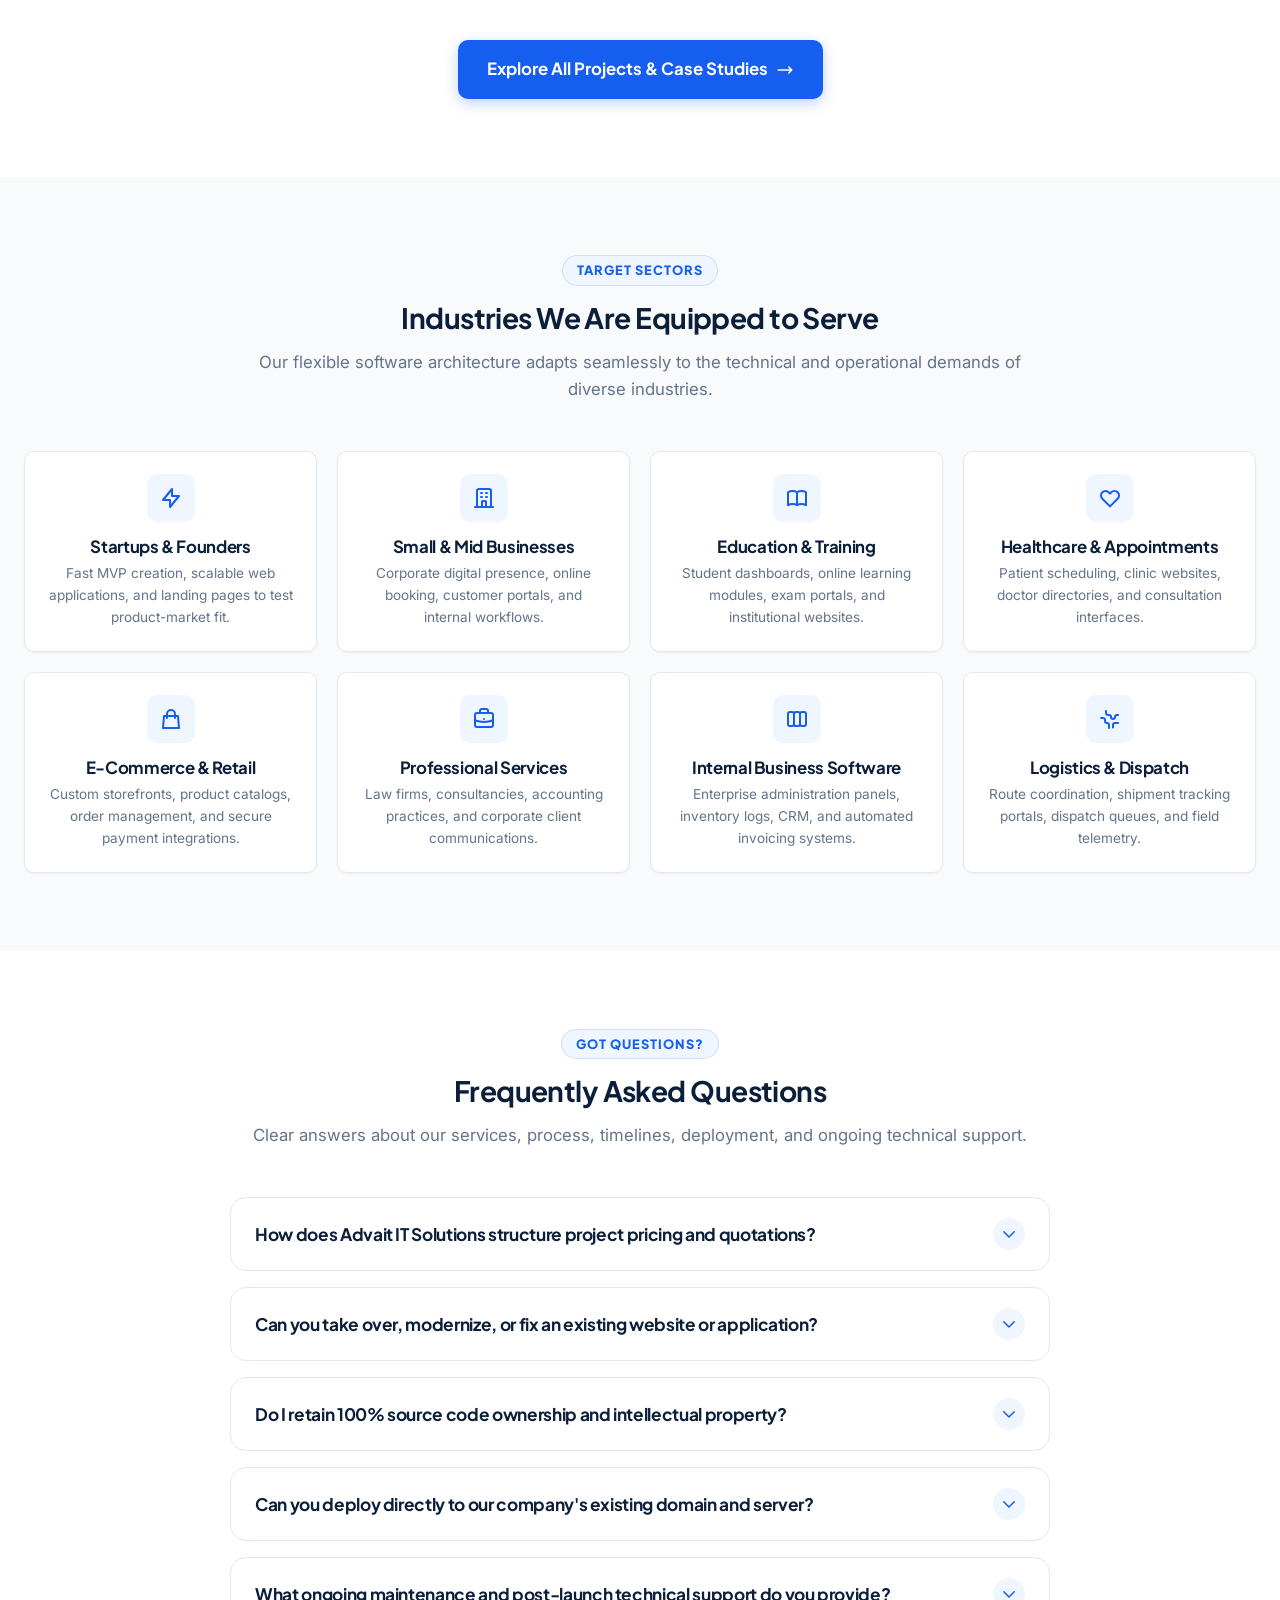
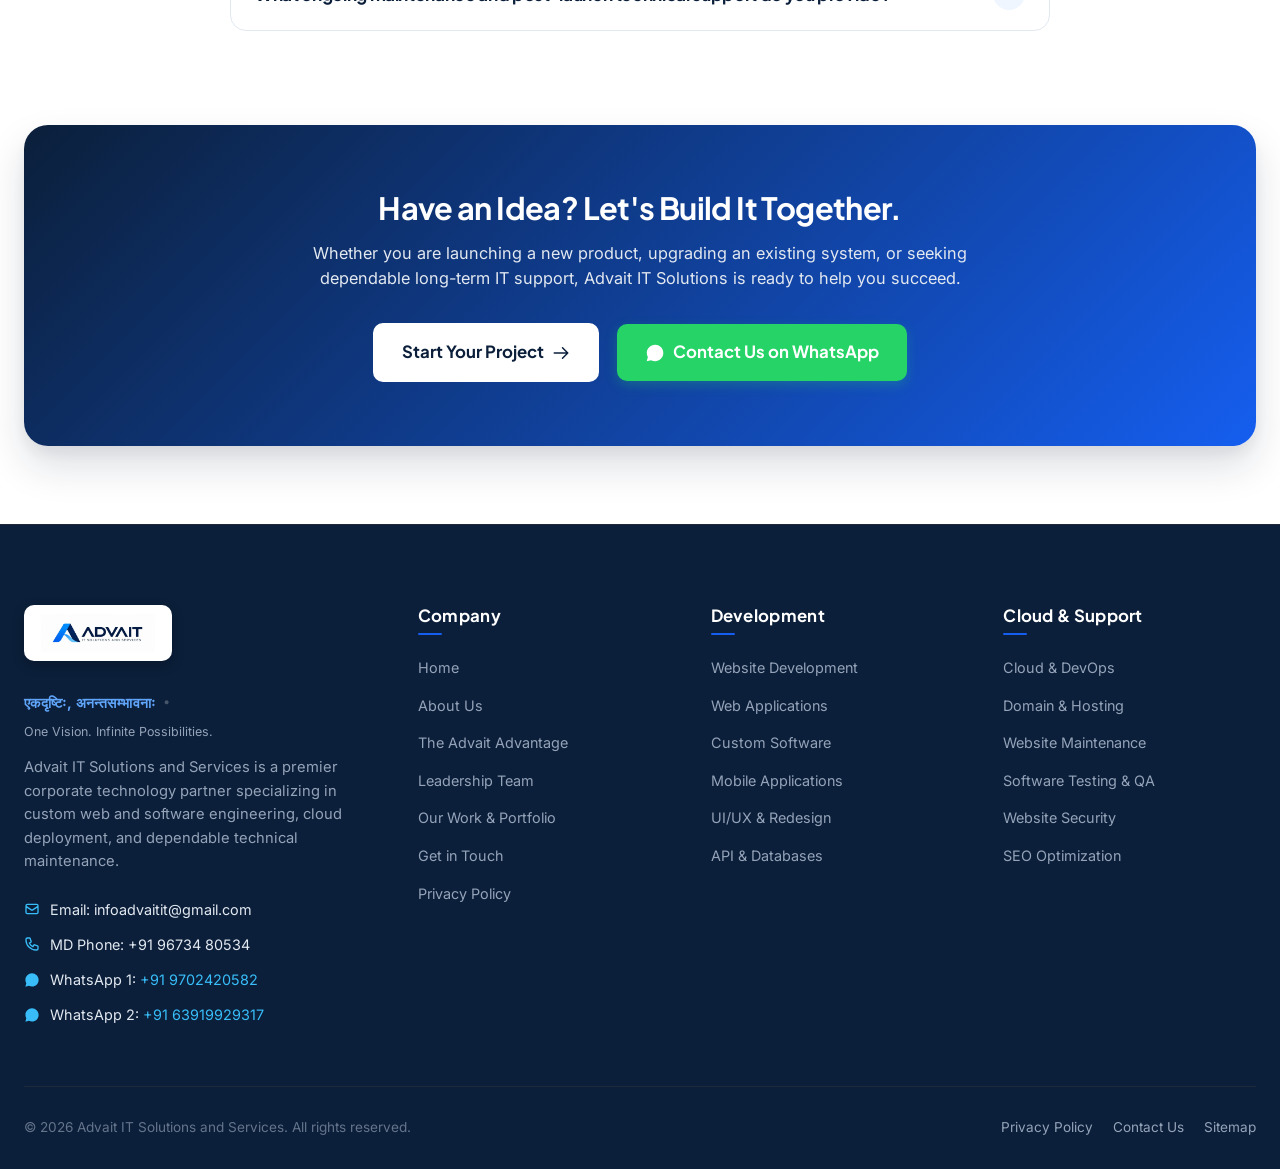
==== commit df2b7c0c: "feat(contact): centralize official company email to infoadvaitit@gmail.com - Standardize single offi" ====
--- a/index.html
+++ b/index.html
@@ -88,7 +88,7 @@
         },
         "image": "https://advaititsolutions.com/assets/images/hero-corporate-workspace.jpg",
         "description": "Advait IT Solutions and Services is a premier IT services and custom software development company based in Mumbai, Maharashtra. We engineer bespoke websites, high-performance web applications, mobile apps, cloud infrastructure, AI workflows, and dedicated lifecycle maintenance.",
-        "email": "ashutosh3276s16@gmail.com",
+        "email": "infoadvaitit@gmail.com",
         "telephone": "+91-9702420582",
         "priceRange": "$",
         "address": {
@@ -139,8 +139,7 @@
             "@type": "Person",
             "name": "Mr. Jayinish Kumar Mandal",
             "jobTitle": "Joint Managing Director & Chief Operating Officer (COO)",
-            "telephone": "+91-9673480534",
-            "email": "janishm@gmail.com"
+            "telephone": "+91-9673480534"
           },
           {
             "@type": "Person",
@@ -242,9 +241,9 @@
         <a href="contact.html" class="announcement-link">Get a Custom Quote &rarr;</a>
       </div>
       <div class="announcement-contacts">
-        <a href="mailto:ashutosh3276s16@gmail.com" title="Email Us">
+        <a href="mailto:infoadvaitit@gmail.com" title="Email Us">
           <svg width="14" height="14" fill="none" viewBox="0 0 24 24" stroke="currentColor" stroke-width="2"><path stroke-linecap="round" stroke-linejoin="round" d="M3 8l7.89 5.26a2 2 0 002.22 0L21 8M5 19h14a2 2 0 002-2V7a2 2 0 00-2-2H5a2 2 0 00-2 2v10a2 2 0 002 2z"/></svg>
-          ashutosh3276s16@gmail.com
+          infoadvaitit@gmail.com
         </a>
         <a href="https://wa.me/919702420582" target="_blank" rel="noopener noreferrer" title="WhatsApp Us">
           <svg width="14" height="14" fill="currentColor" viewBox="0 0 24 24"><path d="M12.04 2c-5.46 0-9.91 4.45-9.91 9.91 0 1.75.46 3.45 1.32 4.95L2.05 22l5.25-1.38c1.45.79 3.08 1.21 4.74 1.21 5.46 0 9.91-4.45 9.91-9.91 0-2.65-1.03-5.14-2.9-7.01A9.816 9.816 0 0012.04 2z"/></svg>
@@ -1017,15 +1016,7 @@
                     <div class="footer-contacts-list">
             <div class="footer-contact-item">
               <svg width="16" height="16" fill="none" viewBox="0 0 24 24" stroke="currentColor" stroke-width="2" aria-hidden="true"><path stroke-linecap="round" stroke-linejoin="round" d="M3 8l7.89 5.26a2 2 0 002.22 0L21 8M5 19h14a2 2 0 002-2V7a2 2 0 00-2-2H5a2 2 0 00-2 2v10a2 2 0 002 2z"/></svg>
-              <span>Email 1: <a href="mailto:ashutosh3276s16@gmail.com">ashutosh3276s16@gmail.com</a></span>
-            </div>
-            <div class="footer-contact-item">
-              <svg width="16" height="16" fill="none" viewBox="0 0 24 24" stroke="currentColor" stroke-width="2" aria-hidden="true"><path stroke-linecap="round" stroke-linejoin="round" d="M3 8l7.89 5.26a2 2 0 002.22 0L21 8M5 19h14a2 2 0 002-2V7a2 2 0 00-2-2H5a2 2 0 00-2 2v10a2 2 0 002 2z"/></svg>
-              <span>Email 2: <a href="mailto:akp2756097@gmail.com">akp2756097@gmail.com</a></span>
-            </div>
-            <div class="footer-contact-item">
-              <svg width="16" height="16" fill="none" viewBox="0 0 24 24" stroke="currentColor" stroke-width="2" aria-hidden="true"><path stroke-linecap="round" stroke-linejoin="round" d="M3 5a2 2 0 012-2h3.28a1 1 0 01.948.684l1.498 4.493a1 1 0 01-.502 1.21l-2.257 1.13a11.042 11.042 0 005.516 5.516l1.13-2.257a1 1 0 011.21-.502l4.493 1.498a1 1 0 01.684.949V19a2 2 0 01-2 2h-1C9.716 21 3 14.284 3 6V5z"/></svg>
-              <span>Company Phone: <a href="tel:+919702420582">+91 9702420582</a></span>
+              <span>Email: <a href="mailto:infoadvaitit@gmail.com">infoadvaitit@gmail.com</a></span>
             </div>
             <div class="footer-contact-item">
               <svg width="16" height="16" fill="none" viewBox="0 0 24 24" stroke="currentColor" stroke-width="2" aria-hidden="true"><path stroke-linecap="round" stroke-linejoin="round" d="M3 5a2 2 0 012-2h3.28a1 1 0 01.948.684l1.498 4.493a1 1 0 01-.502 1.21l-2.257 1.13a11.042 11.042 0 005.516 5.516l1.13-2.257a1 1 0 011.21-.502l4.493 1.498a1 1 0 01.684.949V19a2 2 0 01-2 2h-1C9.716 21 3 14.284 3 6V5z"/></svg>
--- a/css/style.css
+++ b/css/style.css
@@ -576,7 +576,6 @@
   color: var(--color-text-muted);
 }
 
-
 .dropdown-footer a {
   font-size: 0.85rem;
   font-weight: 700;
@@ -1541,170 +1540,6 @@
 }
 
 /* ==========================================================================
-   Project Showcase / Work Gallery
-   ========================================================================== */
-.project-filters {
-  display: flex;
-  align-items: center;
-  justify-content: center;
-  gap: 10px;
-  flex-wrap: wrap;
-  margin-bottom: 36px;
-}
-
-.filter-btn {
-  background: #FFFFFF;
-  border: 1px solid var(--color-border);
-  color: var(--color-text-main);
-  padding: 8px 18px;
-  font-family: var(--font-heading);
-  font-size: 0.88rem;
-  font-weight: 600;
-  border-radius: var(--radius-full);
-  cursor: pointer;
-  transition: all var(--transition-fast);
-}
-
-.filter-btn:hover {
-  background: var(--color-bg-light);
-  color: var(--color-primary);
-  border-color: rgba(21, 94, 239, 0.3);
-}
-
-.filter-btn.active {
-  background: var(--color-primary);
-  color: #FFFFFF;
-  border-color: var(--color-primary);
-  box-shadow: 0 2px 8px rgba(21, 94, 239, 0.25);
-}
-
-.projects-grid {
-  display: grid;
-  grid-template-columns: repeat(3, 1fr);
-  gap: 28px;
-}
-
-.project-card {
-  background: #FFFFFF;
-  border: 1px solid var(--color-border);
-  border-radius: var(--radius-lg);
-  overflow: hidden;
-  box-shadow: var(--shadow-sm);
-  display: flex;
-  flex-direction: column;
-  height: 100%;
-  transition: all var(--transition-normal);
-}
-
-.project-card:hover {
-  transform: translateY(-6px);
-  box-shadow: var(--shadow-xl);
-  border-color: rgba(21, 94, 239, 0.3);
-}
-
-.project-thumb {
-  position: relative;
-  aspect-ratio: 16 / 9;
-  overflow: hidden;
-  background: var(--color-navy);
-}
-
-.project-thumb img {
-  width: 100%;
-  height: 100%;
-  object-fit: cover;
-  transition: transform var(--transition-slow);
-}
-
-.project-card:hover .project-thumb img {
-  transform: scale(1.04);
-}
-
-.project-badge-status {
-  position: absolute;
-  top: 14px;
-  right: 14px;
-  background: rgba(11, 31, 58, 0.85);
-  backdrop-filter: blur(8px);
-  color: #38BDF8;
-  font-size: 0.72rem;
-  font-weight: 700;
-  padding: 4px 10px;
-  border-radius: var(--radius-full);
-  border: 1px solid rgba(56, 189, 248, 0.4);
-}
-
-.project-badge-category {
-  position: absolute;
-  top: 12px;
-  left: 12px;
-  bottom: auto;
-  right: auto;
-  display: inline-flex;
-  align-items: center;
-  background: rgba(255, 255, 255, 0.95);
-  backdrop-filter: blur(6px);
-  color: var(--color-navy);
-  font-size: 0.72rem;
-  font-weight: 700;
-  padding: 4px 10px;
-  border-radius: var(--radius-full);
-  box-shadow: 0 2px 6px rgba(0, 0, 0, 0.12);
-  line-height: 1.2;
-  z-index: 2;
-}
-
-.project-body {
-  padding: 24px;
-  display: flex;
-  flex-direction: column;
-  flex-grow: 1;
-}
-
-.project-body h3 {
-  font-size: 1.2rem;
-  margin-bottom: 8px;
-}
-
-.project-body p {
-  font-size: 0.92rem;
-  margin-bottom: 18px;
-  flex-grow: 1;
-}
-
-.tech-tag-list {
-  display: flex;
-  flex-wrap: wrap;
-  gap: 6px;
-  margin-bottom: 20px;
-}
-
-.tech-tag {
-  background: var(--color-bg-subtle);
-  border: 1px solid var(--color-border);
-  color: var(--color-text-secondary);
-  font-family: var(--font-code);
-  font-size: 0.76rem;
-  font-weight: 500;
-  padding: 3px 8px;
-  border-radius: var(--radius-sm);
-}
-
-.project-footer {
-  display: flex;
-  align-items: center;
-  justify-content: space-between;
-  padding-top: 16px;
-  border-top: 1px solid var(--color-border);
-  margin-top: auto;
-}
-
-.project-footer .btn {
-  width: 100%;
-  justify-content: center;
-}
-
-/* ==========================================================================
    Industries We Serve
    ========================================================================== */
 .industries-grid {
@@ -1748,162 +1583,6 @@
 
 .industry-card p {
   font-size: 0.85rem;
-}
-
-/* ==========================================================================
-   Leadership & Team Profiles
-   ========================================================================== */
-.leadership-grid {
-  display: grid;
-  grid-template-columns: repeat(2, 1fr);
-  gap: 36px;
-  max-width: 1040px;
-  margin: 0 auto;
-}
-
-.profile-card {
-  background: #FFFFFF;
-  border: 1px solid var(--color-border);
-  border-radius: var(--radius-xl);
-  overflow: hidden;
-  box-shadow: var(--shadow-md);
-  transition: all var(--transition-normal);
-  display: flex;
-  flex-direction: column;
-  height: 100%;
-}
-
-.profile-card:hover {
-  transform: translateY(-6px);
-  box-shadow: var(--shadow-xl);
-  border-color: rgba(21, 94, 239, 0.35);
-}
-
-.profile-media {
-  background: var(--color-navy);
-  aspect-ratio: 16 / 13;
-  position: relative;
-  overflow: hidden;
-}
-
-.profile-media img {
-  width: 100%;
-  height: 100%;
-  object-fit: cover;
-  object-position: top center;
-  display: block;
-}
-
-.profile-details {
-  padding: 30px;
-  display: flex;
-  flex-direction: column;
-  flex: 1;
-}
-
-.profile-badge {
-  display: inline-block;
-  align-self: flex-start;
-  background: var(--color-bg-light);
-  color: var(--color-primary);
-  font-size: 0.75rem;
-  font-weight: 800;
-  padding: 4px 12px;
-  border-radius: var(--radius-full);
-  text-transform: uppercase;
-  letter-spacing: 0.5px;
-  margin-bottom: 10px;
-}
-
-.profile-details h3 {
-  font-size: 1.5rem;
-  margin-bottom: 4px;
-}
-
-.profile-title {
-  font-size: 0.95rem;
-  font-weight: 600;
-  color: var(--color-primary);
-  margin-bottom: 16px;
-}
-
-.profile-bio {
-  font-size: 0.95rem;
-  line-height: 1.6;
-  margin-bottom: 20px;
-}
-
-.profile-responsibilities-title {
-  font-size: 0.85rem;
-  font-weight: 700;
-  color: var(--color-navy);
-  text-transform: uppercase;
-  letter-spacing: 0.5px;
-  margin-bottom: 10px;
-}
-
-.profile-responsibilities {
-  display: flex;
-  flex-direction: column;
-  gap: 8px;
-  margin-bottom: 24px;
-}
-
-.profile-responsibilities li {
-  display: flex;
-  align-items: flex-start;
-  gap: 8px;
-  font-size: 0.88rem;
-  color: var(--color-text-main);
-}
-
-.profile-responsibilities li svg {
-  color: var(--color-success);
-  flex-shrink: 0;
-  margin-top: 3px;
-}
-
-.profile-socials {
-  margin-top: auto;
-  padding-top: 20px;
-  border-top: 1px solid var(--color-border);
-  display: flex;
-  align-items: center;
-  gap: 10px;
-  flex-wrap: wrap;
-}
-
-.profile-social-link {
-  display: inline-flex;
-  align-items: center;
-  gap: 7px;
-  padding: 7px 14px;
-  background: var(--color-bg-light);
-  border: 1px solid var(--color-border);
-  border-radius: var(--radius-full);
-  color: var(--color-navy);
-  font-size: 0.8rem;
-  font-weight: 600;
-  text-decoration: none;
-  transition: all var(--transition-fast);
-}
-
-.profile-social-link svg {
-  color: var(--color-primary);
-  flex-shrink: 0;
-  transition: color var(--transition-fast);
-}
-
-.profile-social-link:hover {
-  background: var(--color-primary);
-  border-color: var(--color-primary);
-  color: #FFFFFF;
-  transform: translateY(-2px);
-  box-shadow: 0 4px 12px rgba(21, 94, 239, 0.22);
-}
-
-.profile-social-link:hover svg {
-  color: #FFFFFF;
 }
 
 /* ==========================================================================
@@ -2115,7 +1794,6 @@
   text-decoration: underline;
 }
 
-
 .footer-column h3 {
   color: #FFFFFF;
   font-size: 1.05rem;
@@ -2229,7 +1907,6 @@
   color: var(--color-text-muted);
 }
 
-
 .form-control {
   width: 100%;
   padding: 12px 16px;
@@ -2375,6 +2052,17 @@
   color: var(--color-text-muted);
 }
 
+
+.contact-lock-svg {
+  display: inline-block;
+  vertical-align: -2px;
+  margin-right: 4px;
+}
+
+.email-box-first {
+  margin-bottom: 8px;
+}
+
 .email-display-box {
   background: var(--color-bg-light);
   border: 1px solid var(--color-border);
@@ -2442,7 +2130,6 @@
   color: var(--color-navy);
   margin-bottom: 10px;
 }
-
 
 /* ==========================================================================
    Accessible Modal Dialog
@@ -3323,7 +3010,6 @@
   margin-bottom: 12px;
 }
 
-
 .about-pricing-box {
   background: #FFFFFF;
   border: 1.5px solid var(--color-border);
@@ -3367,7 +3053,6 @@
   justify-content: center;
   flex-wrap: wrap;
 }
-
 
 /* ==========================================================================
    Modal Dialog Sub-Components (Clean CSS, no inline styles)
@@ -3541,7 +3226,6 @@
   margin-top: 48px;
 }
 
-
 .portfolio-notice-box {
   margin-top: 48px;
   padding: 24px;
@@ -3557,7 +3241,6 @@
   margin: 0;
 }
 
-
 .text-secondary {
   color: var(--color-text-secondary);
 }
@@ -3576,52 +3259,6 @@
 
 .link-primary:hover {
   color: var(--color-primary-hover);
-}
-
-/* ==========================================================================
-   404 Error Page
-   ========================================================================== */
-.error-page-wrap {
-  display: flex;
-  align-items: center;
-  justify-content: center;
-  padding: 100px 20px;
-  text-align: center;
-  min-height: calc(100vh - 160px);
-}
-
-.error-page-icon {
-  width: 80px;
-  height: 80px;
-  border-radius: 50%;
-  background: var(--color-bg-light);
-  color: var(--color-primary);
-  display: flex;
-  align-items: center;
-  justify-content: center;
-  margin: 0 auto 24px auto;
-}
-
-.error-page-title {
-  font-size: clamp(1.75rem, 2.8vw, 2.25rem);
-  font-weight: 800;
-  margin-bottom: 14px;
-  line-height: 1.22;
-}
-
-.error-page-desc {
-  color: var(--color-text-secondary);
-  max-width: 520px;
-  margin: 0 auto 28px auto;
-  font-size: 1.02rem;
-  line-height: 1.55;
-}
-
-.error-page-actions {
-  display: flex;
-  gap: 14px;
-  justify-content: center;
-  flex-wrap: wrap;
 }
 
 /* ==========================================================================
@@ -3885,7 +3522,6 @@
   outline: 2px solid #EF4444;
   outline-offset: 2px;
 }
-
 
 /* ==========================================================================
    ADVait Premium Hero Design System (Multi-Page Cohesive Framework)
@@ -4374,7 +4010,6 @@
   color: var(--color-border);
 }
 
-
 /* Guarantee immediate full visibility for all above-the-fold hero elements */
 .advait-inner-hero,
 .advait-inner-hero .reveal,
@@ -4384,7 +4019,6 @@
   transform: none !important;
   visibility: visible !important;
 }
-
 
 /* ==========================================================================
    ADVait Standardized 3-Column Leadership Grid & Profile Cards
@@ -4923,98 +4557,6 @@
   letter-spacing: 0.01em;
 }
 
-/* About Page Sanskrit Philosophy Banner */
-.about-philosophy-card {
-  background: #FFFFFF;
-  border: 1px solid var(--color-border);
-  border-radius: var(--radius-xl);
-  padding: 32px;
-  box-shadow: 0 4px 16px -4px rgba(11, 31, 58, 0.06);
-  margin-bottom: 30px;
-  border-left: 4px solid var(--color-primary);
-}
-
-.about-philosophy-intro {
-  max-width: 780px;
-  margin-bottom: 24px;
-}
-
-.philosophy-main-title {
-  font-family: var(--font-heading);
-  font-size: clamp(1.4rem, 2.4vw, 1.85rem);
-  font-weight: 800;
-  color: var(--color-navy);
-  margin: 6px 0 10px 0;
-  line-height: 1.25;
-}
-
-.philosophy-lead {
-  font-size: 0.96rem;
-  color: var(--color-text-secondary);
-  line-height: 1.6;
-  margin-bottom: 0;
-}
-
-.about-philosophy-grid {
-  display: grid;
-  grid-template-columns: repeat(2, 1fr);
-  gap: 20px;
-}
-
-.philosophy-item {
-  background: #F8FAFC;
-  border: 1px solid #E2E8F0;
-  border-radius: var(--radius-lg);
-  padding: 20px;
-  transition: transform 0.2s ease, border-color 0.2s ease, box-shadow 0.2s ease;
-}
-
-.philosophy-item:hover {
-  transform: translateY(-2px);
-  border-color: #BFDBFE;
-  box-shadow: 0 6px 16px rgba(21, 94, 239, 0.08);
-}
-
-.philosophy-shloka-badge {
-  display: flex;
-  align-items: center;
-  justify-content: space-between;
-  margin-bottom: 12px;
-  padding-bottom: 10px;
-  border-bottom: 1px solid #E2E8F0;
-}
-
-.philosophy-shloka-badge .sanskrit-devanagari {
-  font-family: var(--font-devanagari);
-  font-size: 1.05rem;
-  font-weight: 700;
-  color: var(--color-primary);
-}
-
-.shloka-source {
-  font-size: 0.74rem;
-  font-weight: 600;
-  color: var(--color-text-muted);
-  background: #EFF6FF;
-  padding: 2px 8px;
-  border-radius: 4px;
-  border: 1px solid #DBEAFE;
-}
-
-.philosophy-item-heading {
-  font-size: 1.05rem;
-  font-weight: 700;
-  color: var(--color-navy);
-  margin-bottom: 6px;
-}
-
-.philosophy-item p {
-  font-size: 0.88rem;
-  color: var(--color-text-secondary);
-  line-height: 1.55;
-  margin-bottom: 0;
-}
-
 /* Advantage Page Sanskrit Kicker */
 .advantage-sanskrit-kicker {
   display: inline-flex;
@@ -5045,6 +4587,66 @@
   color: var(--color-navy);
 }
 
+/* Services Page Sanskrit Technology Kicker */
+.services-sanskrit-kicker {
+  display: inline-flex;
+  align-items: center;
+  gap: 8px;
+  background: #EFF8FF;
+  border: 1px solid #BFDBFE;
+  padding: 3px 12px;
+  border-radius: var(--radius-full);
+  margin-bottom: 8px;
+}
+
+.services-sanskrit-kicker .sanskrit-devanagari {
+  font-family: var(--font-devanagari);
+  font-size: 0.88rem;
+  font-weight: 700;
+  color: var(--color-primary);
+}
+
+.services-sanskrit-kicker .sanskrit-sep {
+  color: #93C5FD;
+  font-size: 0.75rem;
+}
+
+.services-sanskrit-kicker .sanskrit-trans {
+  font-size: 0.78rem;
+  font-weight: 600;
+  color: var(--color-navy);
+}
+
+/* About Us Page Sanskrit Trust Kicker */
+.about-sanskrit-kicker {
+  display: inline-flex;
+  align-items: center;
+  gap: 8px;
+  background: #EFF8FF;
+  border: 1px solid #BFDBFE;
+  padding: 4px 14px;
+  border-radius: var(--radius-full);
+  margin-bottom: 12px;
+}
+
+.about-sanskrit-kicker .sanskrit-devanagari {
+  font-family: var(--font-devanagari);
+  font-size: 0.92rem;
+  font-weight: 700;
+  color: var(--color-primary);
+}
+
+.about-sanskrit-kicker .sanskrit-sep {
+  color: #93C5FD;
+  font-size: 0.75rem;
+}
+
+.about-sanskrit-kicker .sanskrit-trans {
+  font-size: 0.80rem;
+  font-weight: 600;
+  color: var(--color-navy);
+}
+
 /* Footer Sanskrit Tagline */
 .footer-sanskrit-tagline {
   display: flex;
@@ -5073,140 +4675,3 @@
   font-size: 0.78rem;
 }
 
-/* Sanskrit Brand Identity Typography & Components */
-.sanskrit-devanagari {
-  font-family: var(--font-devanagari);
-  letter-spacing: 0.02em;
-}
-
-/* Home Hero Sanskrit Brand Motto */
-.hero-sanskrit-tagline {
-  display: inline-flex;
-  align-items: center;
-  justify-content: center;
-  gap: 10px;
-  margin: 0 auto 14px auto;
-  padding: 4px 16px;
-  background: rgba(255, 255, 255, 0.94);
-  border: 1px solid rgba(21, 94, 239, 0.22);
-  border-radius: var(--radius-full);
-  box-shadow: 0 2px 8px rgba(11, 31, 58, 0.05);
-  backdrop-filter: blur(8px);
-  max-width: fit-content;
-  text-align: center;
-  transition: border-color 0.2s ease, box-shadow 0.2s ease;
-}
-
-.hero-sanskrit-tagline:hover {
-  border-color: var(--color-primary);
-  box-shadow: 0 4px 12px rgba(21, 94, 239, 0.15);
-}
-
-.hero-sanskrit-tagline .sanskrit-devanagari {
-  font-family: var(--font-devanagari);
-  font-size: 0.96rem;
-  font-weight: 700;
-  color: var(--color-primary);
-  letter-spacing: 0.03em;
-}
-
-.hero-sanskrit-tagline .sanskrit-sep {
-  color: rgba(21, 94, 239, 0.35);
-  font-size: 0.75rem;
-}
-
-.hero-sanskrit-tagline .sanskrit-trans {
-  font-size: 0.82rem;
-  font-weight: 600;
-  color: var(--color-navy);
-  letter-spacing: 0.01em;
-}
-
-/* Services Page Sanskrit Technology Kicker */
-.services-sanskrit-kicker {
-  display: inline-flex;
-  align-items: center;
-  gap: 8px;
-  background: #EFF8FF;
-  border: 1px solid #BFDBFE;
-  padding: 3px 12px;
-  border-radius: var(--radius-full);
-  margin-bottom: 8px;
-}
-
-.services-sanskrit-kicker .sanskrit-devanagari {
-  font-family: var(--font-devanagari);
-  font-size: 0.88rem;
-  font-weight: 700;
-  color: var(--color-primary);
-}
-
-.services-sanskrit-kicker .sanskrit-sep {
-  color: #93C5FD;
-  font-size: 0.75rem;
-}
-
-.services-sanskrit-kicker .sanskrit-trans {
-  font-size: 0.78rem;
-  font-weight: 600;
-  color: var(--color-navy);
-}
-
-/* About Us Page Sanskrit Trust Kicker */
-.about-sanskrit-kicker {
-  display: inline-flex;
-  align-items: center;
-  gap: 8px;
-  background: #EFF8FF;
-  border: 1px solid #BFDBFE;
-  padding: 4px 14px;
-  border-radius: var(--radius-full);
-  margin-bottom: 12px;
-}
-
-.about-sanskrit-kicker .sanskrit-devanagari {
-  font-family: var(--font-devanagari);
-  font-size: 0.92rem;
-  font-weight: 700;
-  color: var(--color-primary);
-}
-
-.about-sanskrit-kicker .sanskrit-sep {
-  color: #93C5FD;
-  font-size: 0.75rem;
-}
-
-.about-sanskrit-kicker .sanskrit-trans {
-  font-size: 0.80rem;
-  font-weight: 600;
-  color: var(--color-navy);
-}
-
-/* Footer Sanskrit Tagline */
-.footer-sanskrit-tagline {
-  display: flex;
-  align-items: center;
-  gap: 8px;
-  margin: 8px 0 12px 0;
-  font-size: 0.80rem;
-  color: #94A3B8;
-  flex-wrap: wrap;
-}
-
-.footer-sanskrit-tagline .sanskrit-devanagari {
-  font-family: var(--font-devanagari);
-  font-weight: 700;
-  color: #60A5FA;
-  font-size: 0.90rem;
-  letter-spacing: 0.03em;
-}
-
-.footer-sanskrit-tagline .sanskrit-sep {
-  color: #475569;
-}
-
-.footer-sanskrit-tagline .sanskrit-trans {
-  color: #94A3B8;
-  font-size: 0.78rem;
-}
-
--- a/css/responsive.css
+++ b/css/responsive.css
@@ -417,10 +417,6 @@
     grid-template-columns: repeat(2, 1fr);
   }
 
-  .leadership-grid {
-    grid-template-columns: 1fr;
-    gap: 28px;
-  }
 
   .hero-stats {
     grid-template-columns: 1fr;
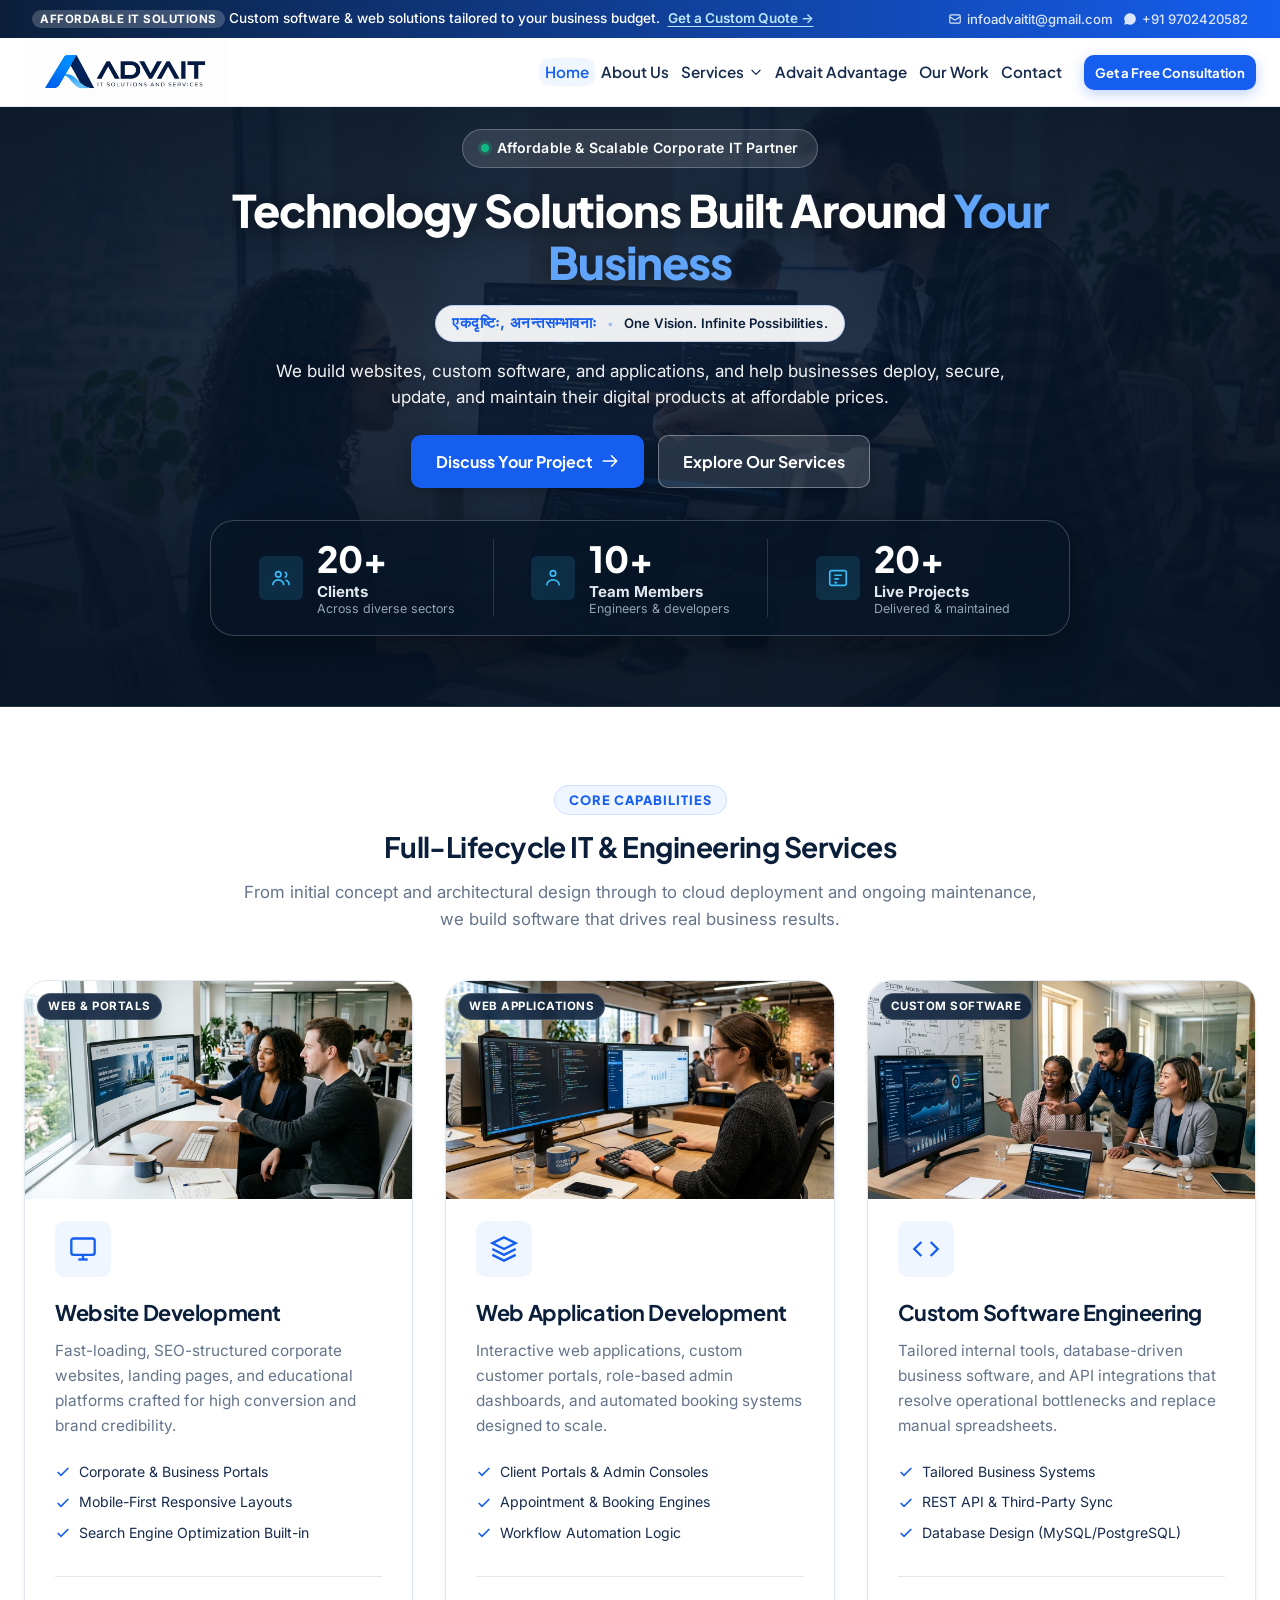
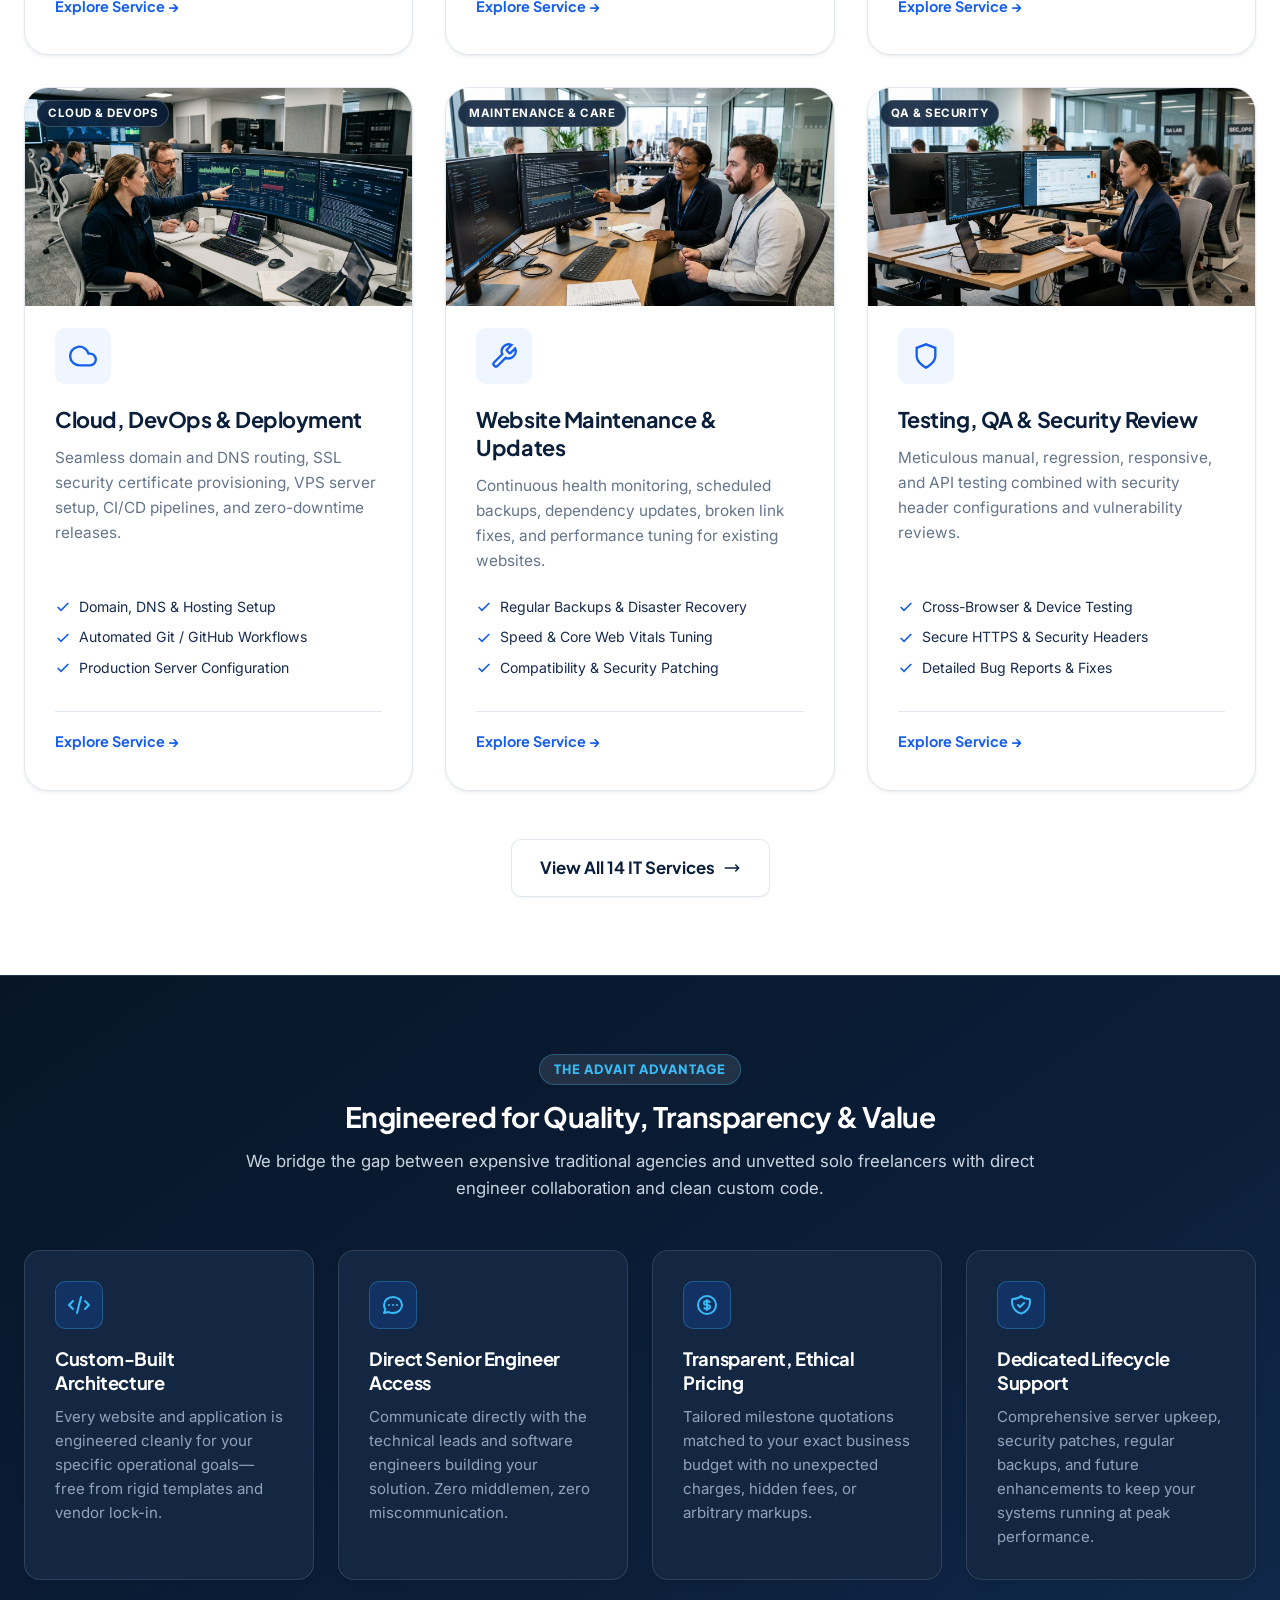
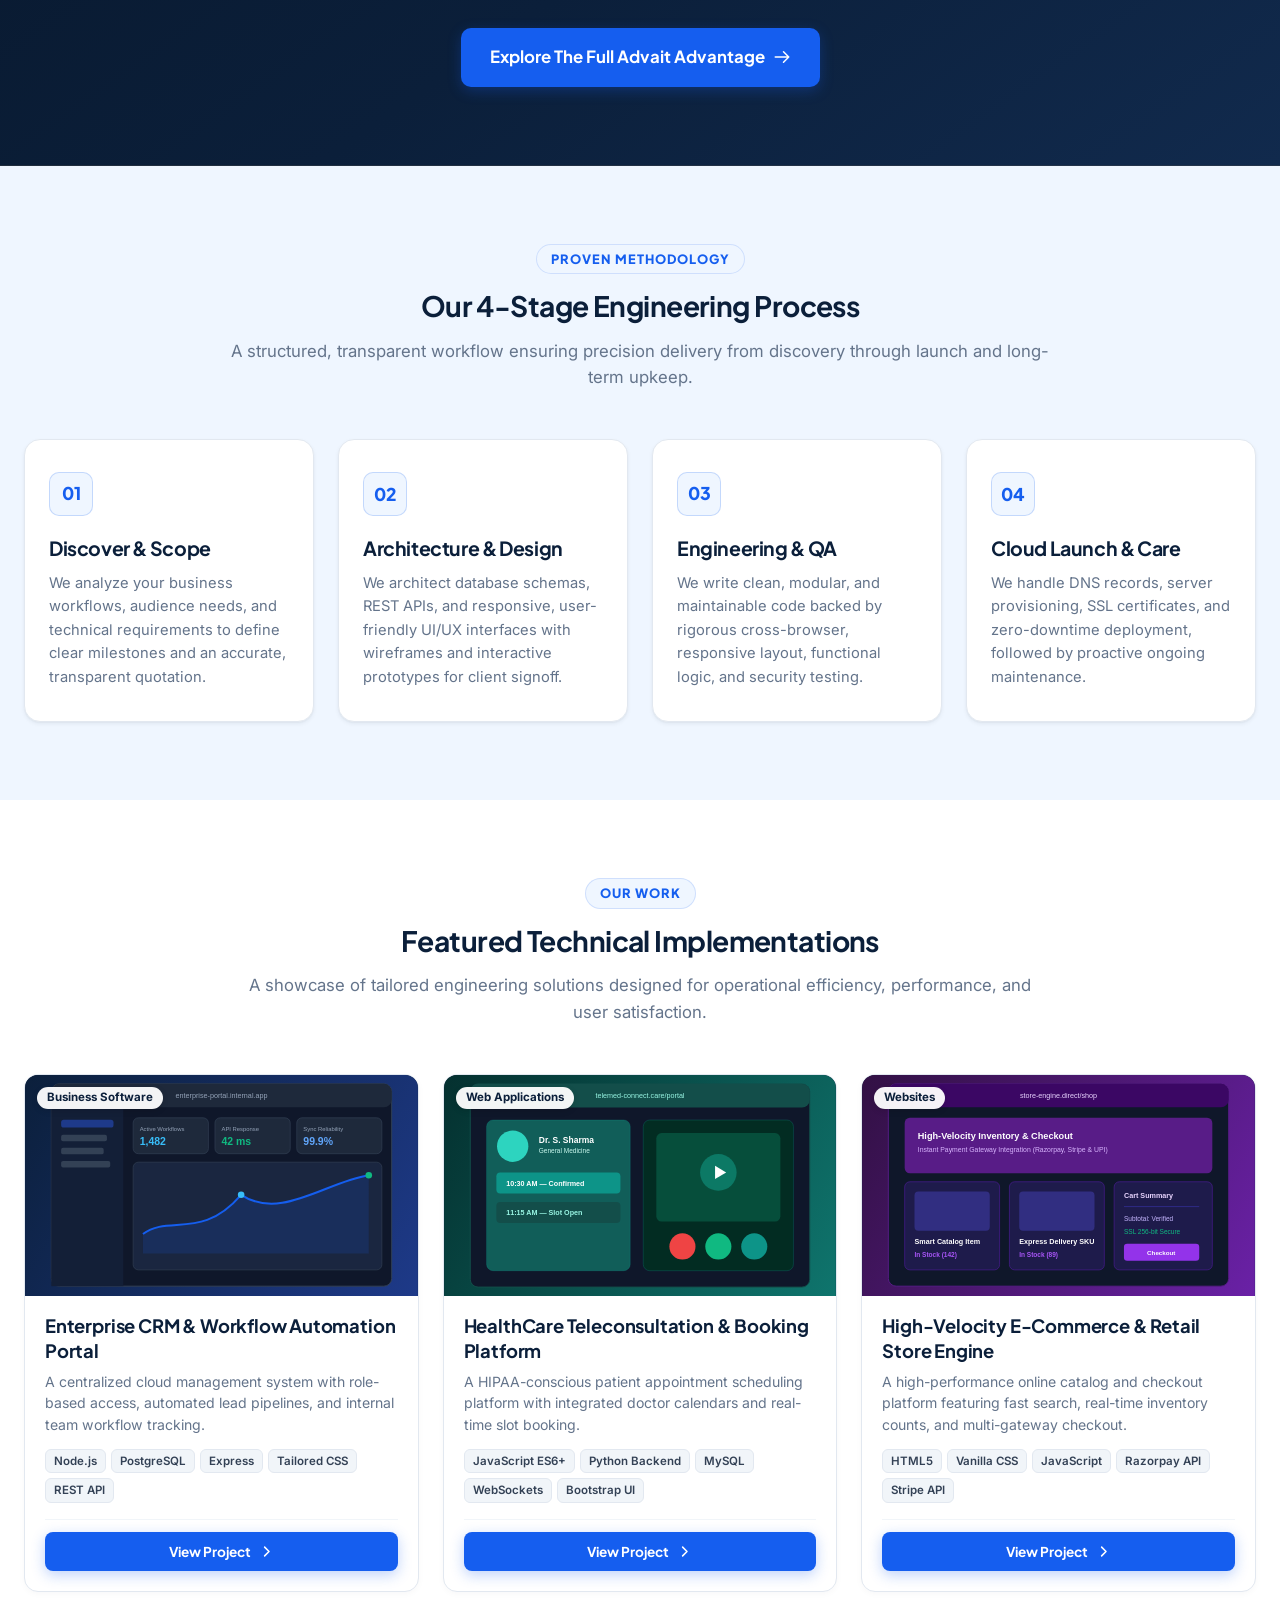
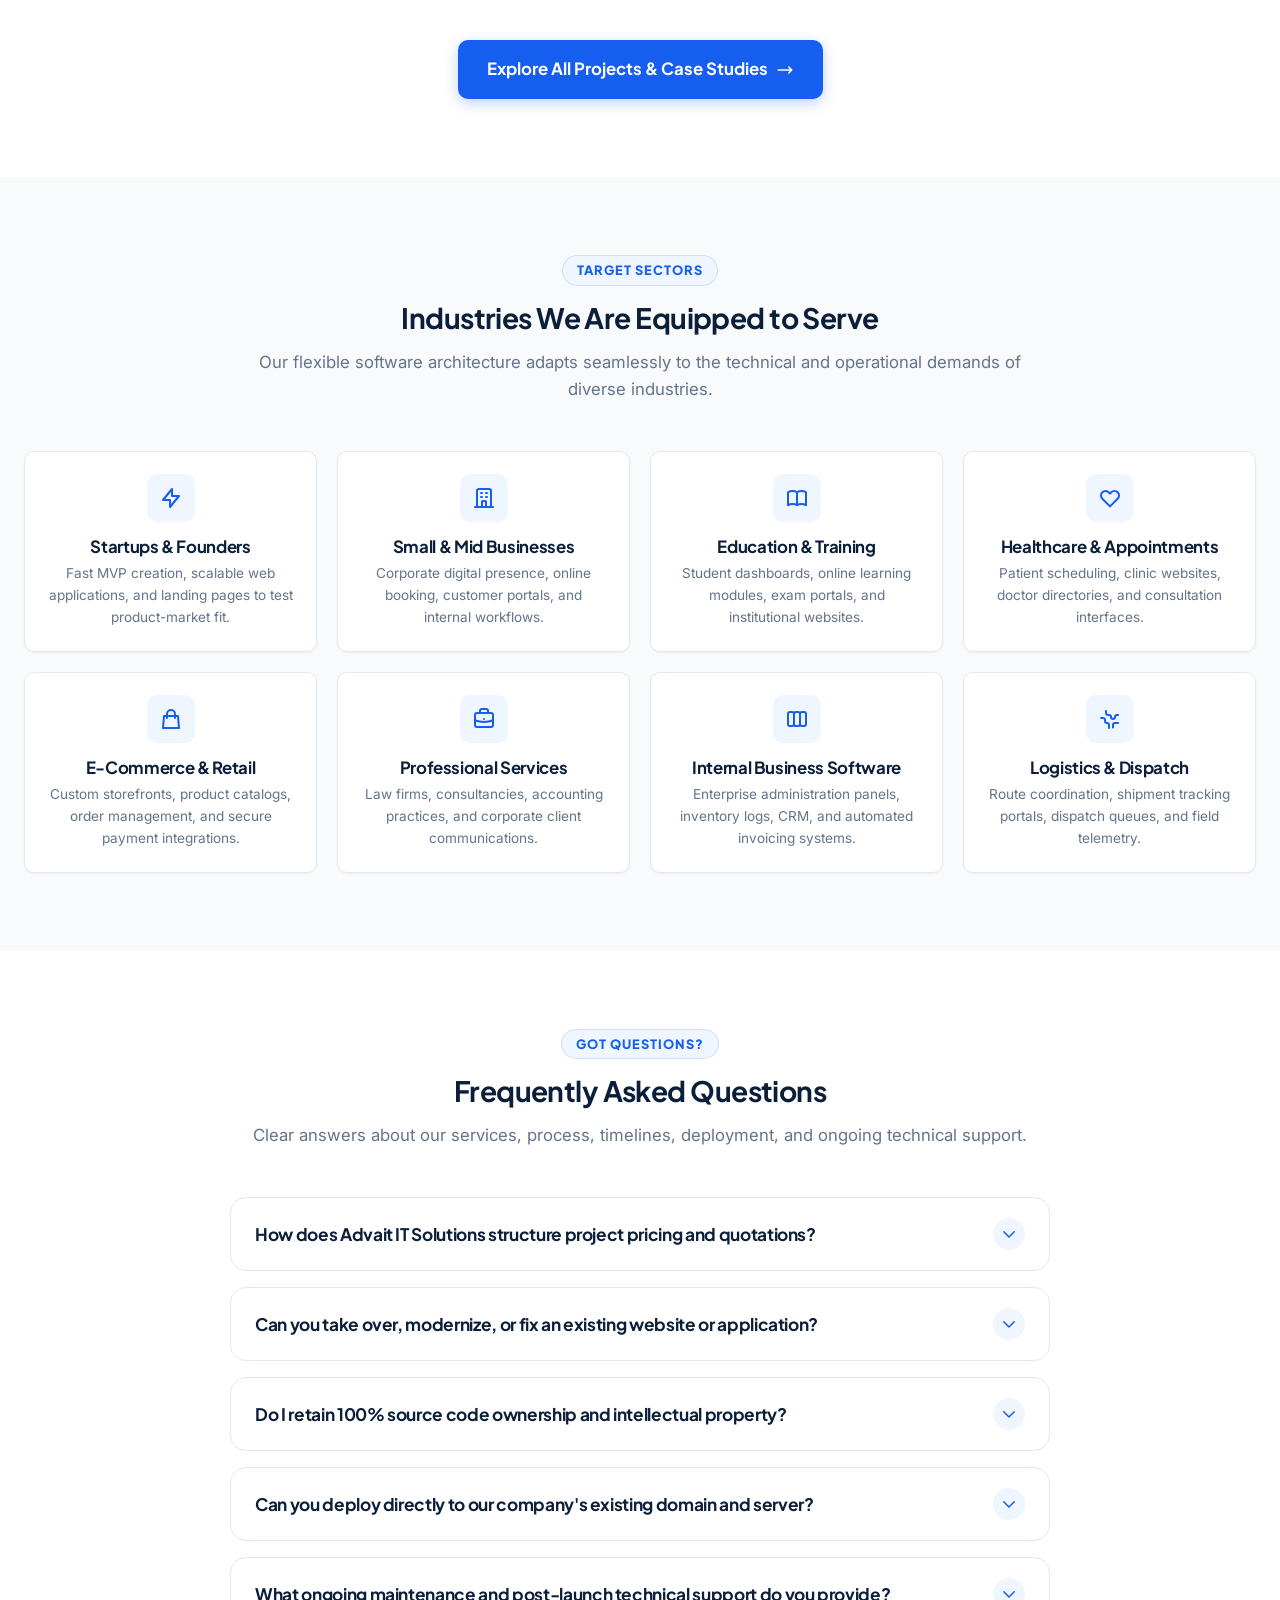
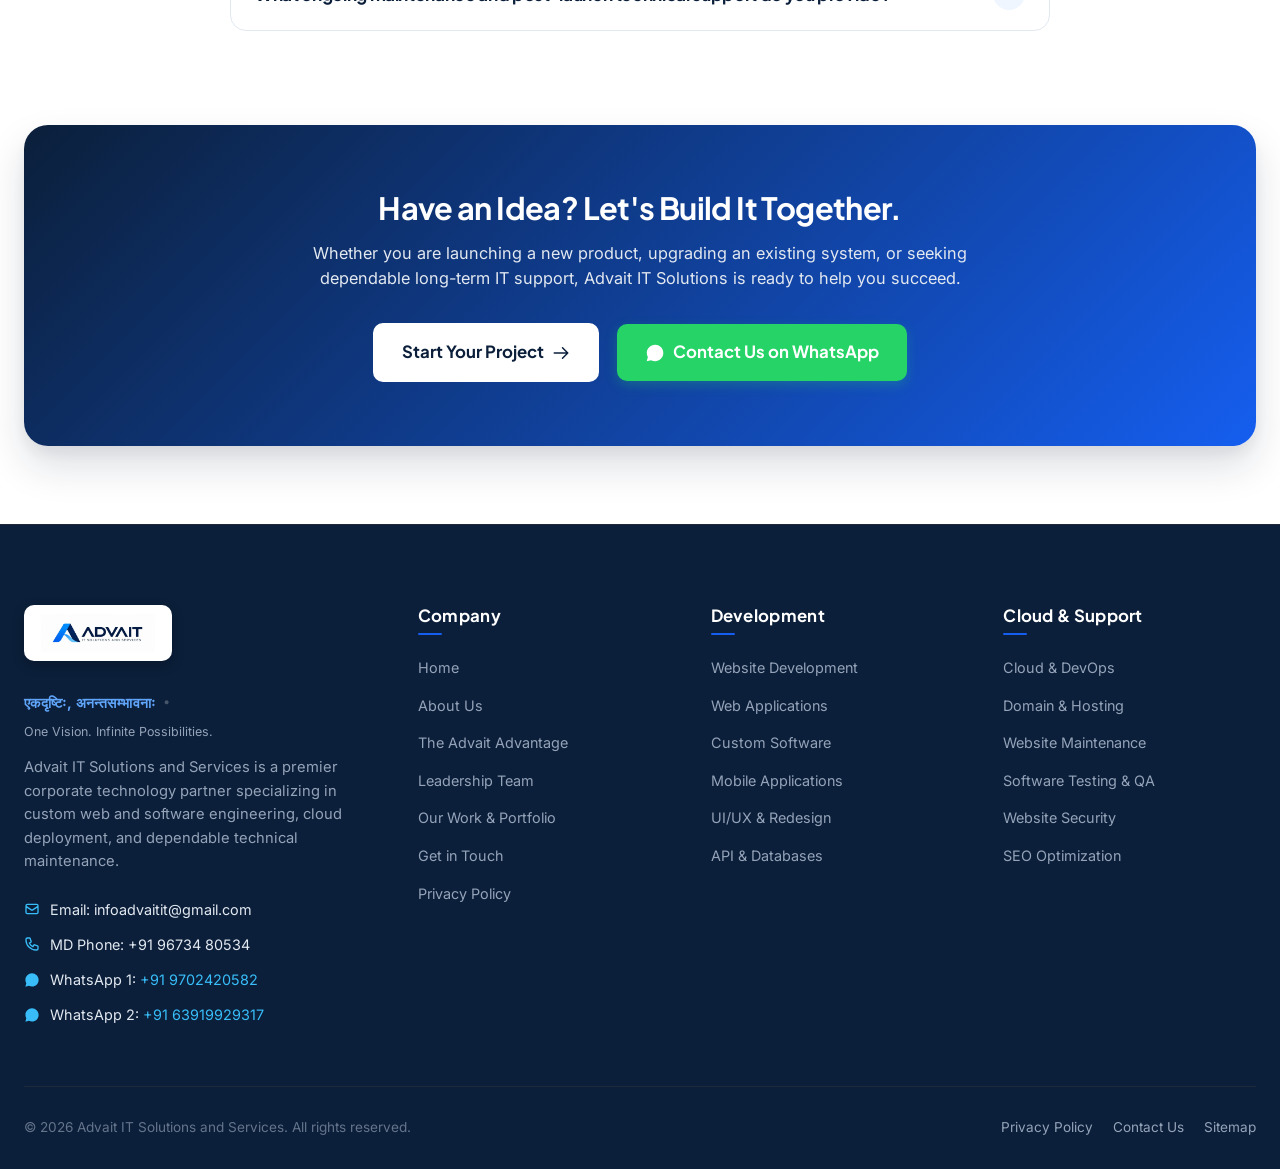
==== commit 171524f1: "feat(leadership): update Aakash Pandey designation to Co-Founder & CTO - Update Aakash Pandey offici" ====
--- a/index.html
+++ b/index.html
@@ -144,7 +144,7 @@
           {
             "@type": "Person",
             "name": "Aakash Pandey",
-            "jobTitle": "Joint Managing Director & Chief Technology Officer (CTO)",
+            "jobTitle": "Co-Founder & Chief Technology Officer (CTO)",
             "alumniOf": "Thakur College of Engineering and Technology (TCET)",
             "sameAs": [
               "https://www.linkedin.com/in/aakash-up271309/",
